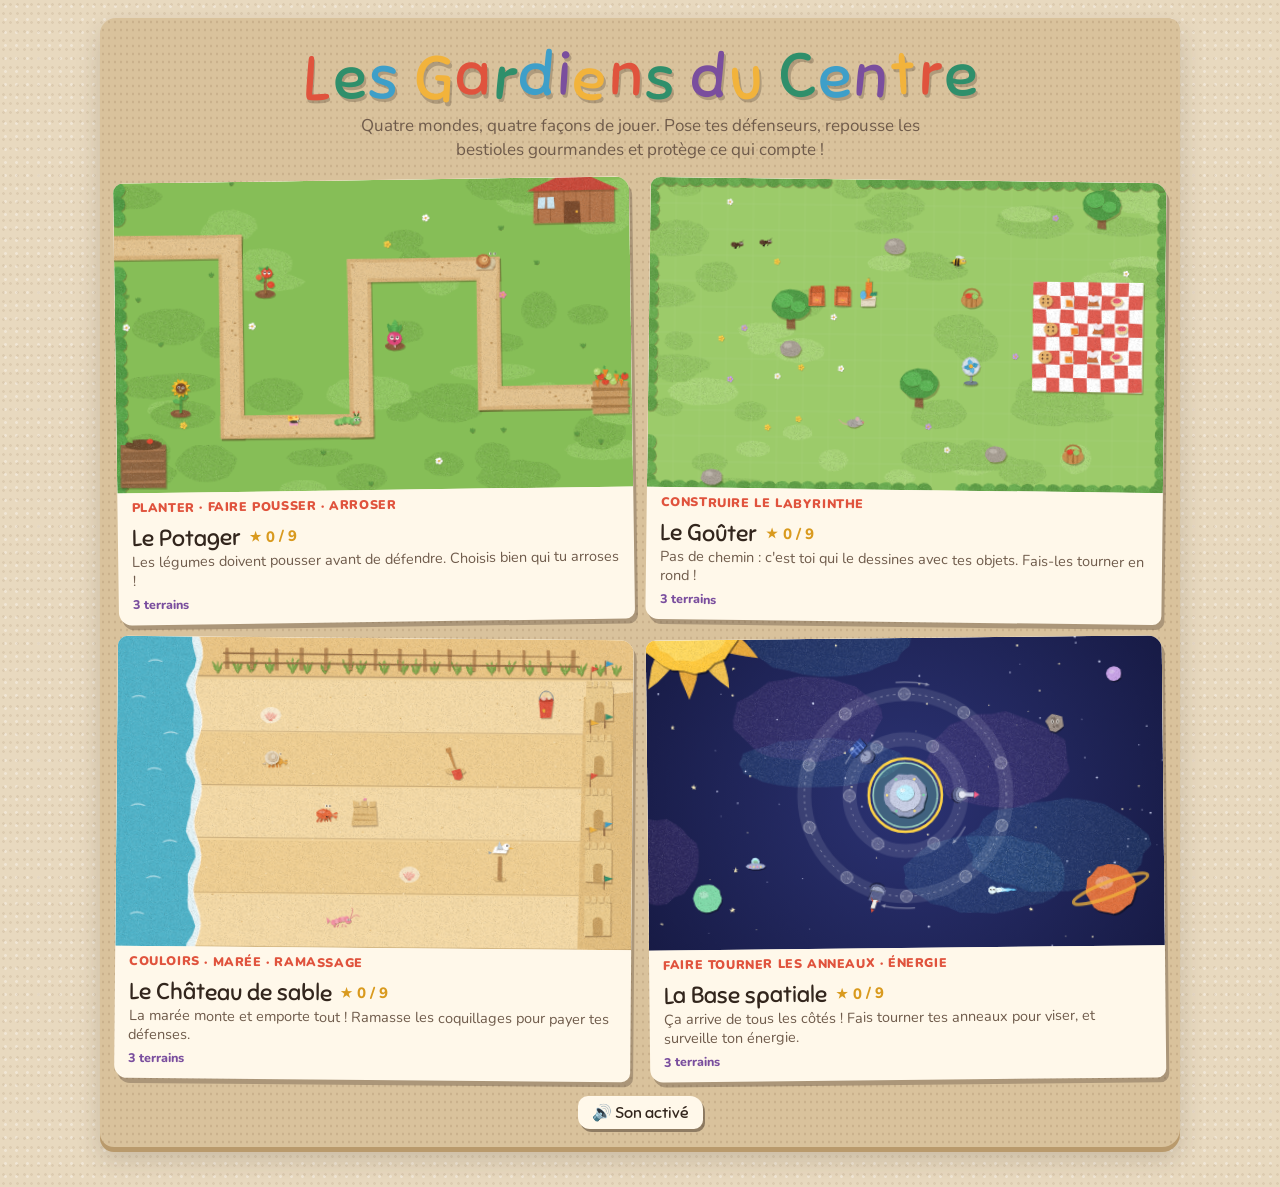
==== les-gardiens-du-centre.html @ 854e035c "Les Gardiens du Centre : premier dépôt du tower defense Quatre mondes (potager, goûter, château de s" ====
<!doctype html>
<html lang="fr">
<head>
<meta charset="utf-8">
<meta name="viewport" content="width=device-width, initial-scale=1">
<title>Les Gardiens du Centre</title>
<!-- Les deux polices du jeu (à garder si le site ne les charge pas déjà) -->
<link rel="preconnect" href="https://fonts.googleapis.com">
<link rel="preconnect" href="https://fonts.gstatic.com" crossorigin>
<link href="https://fonts.googleapis.com/css2?family=Nunito:wght@400;700;800;900&family=Sniglet:wght@400;800&display=swap" rel="stylesheet">
<style>
/* ═════════════════════════════════════════════════════════════
   CADRE DE PAGE — à retirer quand le jeu est posé dans le site.
   Tout le reste est préfixé #gdc / .gdc- et ne touche à rien d'autre.
   ═════════════════════════════════════════════════════════════ */
body{
  margin:0; min-height:100vh; padding:18px 12px 40px;
  background:#E8D9BF;
  background-image:
    radial-gradient(rgba(120,80,40,.10) 1px, transparent 1.4px),
    radial-gradient(rgba(255,255,255,.35) 1px, transparent 1.6px);
  background-size:7px 9px, 11px 13px;
}

/* ═════════════════════════════════════════════════════════════
   LE JEU
   ═════════════════════════════════════════════════════════════ */
#gdc{
  --encre:#33261D;
  --encre-douce:#6F5B4B;
  --creme:#FFF8EA;
  --creme-2:#F6EAD3;
  --kraft:#D9C29C;
  --kraft-fonce:#B99A6C;
  --tomate:#E0533D;
  --moutarde:#F2B33B;
  --sapin:#2F8F6B;
  --ciel:#3E9FC9;
  --prune:#7A4E9E;
  --ombre:rgba(51,38,29,.28);
  --titre:"Sniglet","Trebuchet MS",system-ui,sans-serif;
  --corps:"Nunito",system-ui,-apple-system,"Segoe UI",sans-serif;

  position:relative;
  max-width:1080px; margin:0 auto;
  font-family:var(--corps); color:var(--encre);
  user-select:none; -webkit-user-select:none;
  -webkit-tap-highlight-color:transparent;
}
#gdc *, #gdc *::before, #gdc *::after{ box-sizing:border-box; }
#gdc button{ font:inherit; color:inherit; }

/* ── le cadre de jeu : une planche de carton ── */
#gdc .gdc-cadre{
  position:relative;
  background:var(--kraft);
  background-image:radial-gradient(rgba(90,60,30,.12) 1px, transparent 1.3px);
  background-size:6px 8px;
  border-radius:16px 12px 18px 14px;
  padding:10px;
  box-shadow:0 5px 0 var(--kraft-fonce), 0 12px 24px rgba(51,38,29,.18);
}

/* ── la barre du haut ── */
#gdc .gdc-haut{
  display:flex; flex-wrap:wrap; align-items:center; gap:7px;
  margin-bottom:9px; min-height:40px;
}
#gdc .gdc-nom-monde{
  font:400 21px/1 var(--titre); padding:2px 8px 0 4px; margin-right:auto;
  text-shadow:1px 2px 0 rgba(255,255,255,.5);
}
#gdc .gdc-pastille{
  display:inline-flex; align-items:center; gap:6px;
  background:var(--creme); padding:4px 11px 4px 6px;
  border-radius:11px 9px 12px 8px;
  box-shadow:2px 3px 0 var(--ombre);
  font-weight:900; font-size:17px; font-variant-numeric:tabular-nums;
  white-space:nowrap;
}
#gdc .gdc-pastille:nth-child(odd){ transform:rotate(-1deg); }
#gdc .gdc-pastille:nth-child(even){ transform:rotate(.8deg); }
#gdc .gdc-pastille canvas{ width:26px; height:26px; display:block; }
#gdc .gdc-pastille small{ font-weight:700; font-size:12px; color:var(--encre-douce); }
#gdc .gdc-pastille.vide{ animation:gdc-tremble .4s; }

#gdc .gdc-bouton{
  border:0; cursor:pointer;
  background:var(--moutarde);
  font:400 16px/1 var(--titre);
  padding:9px 14px 8px;
  border-radius:10px 13px 9px 12px;
  box-shadow:2px 3px 0 rgba(51,38,29,.45);
  transition:transform .08s, box-shadow .08s, filter .15s;
  white-space:nowrap;
}
#gdc .gdc-bouton:hover{ filter:brightness(1.06); transform:translateY(-1px); }
#gdc .gdc-bouton:active{ transform:translate(2px,3px); box-shadow:0 0 0 rgba(0,0,0,0); }
#gdc .gdc-bouton:disabled{ opacity:.45; cursor:default; transform:none; }
#gdc .gdc-bouton.creme{ background:var(--creme); }
#gdc .gdc-bouton.tomate{ background:var(--tomate); color:#fff; }
#gdc .gdc-bouton.sapin{ background:var(--sapin); color:#fff; }
#gdc .gdc-bouton.rond{ width:40px; height:40px; padding:0; display:inline-grid; place-items:center; font-size:19px; }
#gdc .gdc-bouton.actif{ background:var(--tomate); color:#fff; }
#gdc .gdc-bouton.vague{ background:var(--sapin); color:#fff; font-size:17px; padding:10px 16px 9px; }
#gdc .gdc-bouton.vague small{ font:800 12px var(--corps); opacity:.85; margin-left:5px; }

/* ── la scène ── */
#gdc .gdc-scene{
  position:relative; overflow:hidden;
  border-radius:10px 12px 9px 13px;
  box-shadow:3px 4px 0 var(--ombre);
  background:#7DB359;
}
#gdc .gdc-toile{
  display:block; width:100%; aspect-ratio:5/3; height:auto;
  touch-action:none; cursor:pointer;
}

/* ── la boutique ── */
#gdc .gdc-bas{
  display:flex; gap:8px; margin-top:10px;
  overflow-x:auto; padding:4px 2px 6px;
  scrollbar-width:thin;
}
#gdc .gdc-carte-tour{
  flex:0 0 auto; width:100px; border:0; cursor:pointer;
  background:var(--creme); padding:5px 4px 7px;
  border-radius:9px 12px 10px 8px;
  box-shadow:2px 3px 0 var(--ombre);
  display:flex; flex-direction:column; align-items:center; gap:1px;
  transition:transform .12s, box-shadow .12s, opacity .2s;
  position:relative;
}
#gdc .gdc-carte-tour:nth-child(3n+1){ transform:rotate(-1.2deg); }
#gdc .gdc-carte-tour:nth-child(3n+2){ transform:rotate(.9deg); }
#gdc .gdc-carte-tour canvas{ width:58px; height:58px; display:block; }
#gdc .gdc-carte-tour b{ font:400 14px/1.05 var(--titre); text-align:center; }
#gdc .gdc-carte-tour span{ font-weight:900; font-size:14px; display:flex; align-items:center; gap:3px; }
#gdc .gdc-carte-tour span canvas{ width:16px; height:16px; }
#gdc .gdc-carte-tour kbd{
  position:absolute; top:4px; left:6px; font:800 11px var(--corps); color:var(--encre-douce);
}
#gdc .gdc-carte-tour.choisie{
  transform:translateY(-5px) rotate(-1deg);
  box-shadow:0 0 0 3px var(--tomate), 3px 6px 0 var(--ombre);
}
#gdc .gdc-carte-tour.cher{ opacity:.48; }
#gdc .gdc-aide-boutique{
  flex:1 1 180px; align-self:center; font-size:14px; line-height:1.3;
  color:var(--encre-douce); padding:0 6px; min-width:160px;
}
#gdc .gdc-aide-boutique b{ color:var(--encre); }

/* ── la fiche d'une tour posée ── */
#gdc .gdc-fiche{
  position:absolute; z-index:4; width:236px;
  background:var(--creme); padding:10px 11px 11px;
  border-radius:10px 13px 9px 12px;
  box-shadow:3px 4px 0 var(--ombre);
  font-size:13.5px; line-height:1.3;
  transform:translate(-50%, 0);
}
#gdc .gdc-fiche h4{ margin:0 0 3px; font:400 18px/1.1 var(--titre); }
#gdc .gdc-fiche p{ margin:0 0 6px; color:var(--encre-douce); }
#gdc .gdc-fiche .gdc-ligne{ display:flex; gap:6px; margin-top:6px; }
#gdc .gdc-fiche .gdc-bouton{ font-size:14px; padding:8px 9px 7px; flex:1; }
#gdc .gdc-fiche .gdc-x{
  position:absolute; top:4px; right:6px; border:0; background:none; cursor:pointer;
  font:400 18px var(--titre); color:var(--encre-douce);
}
#gdc .gdc-etoiles-niv{ color:var(--tomate); letter-spacing:2px; }

/* ── bannière d'annonce ── */
#gdc .gdc-banniere{
  position:absolute; z-index:3; left:50%; top:14%;
  transform:translate(-50%,-30px) rotate(-2deg); opacity:0;
  background:var(--creme); padding:10px 22px 8px;
  font:400 clamp(18px, 3.4vw, 32px)/1.1 var(--titre); text-align:center;
  border-radius:6px 10px 7px 9px;
  box-shadow:3px 5px 0 var(--ombre);
  pointer-events:none; white-space:nowrap;
  transition:transform .35s cubic-bezier(.3,1.6,.5,1), opacity .25s;
}
#gdc .gdc-banniere.vue{ transform:translate(-50%,0) rotate(-2deg); opacity:1; }
#gdc .gdc-banniere.alerte{ background:var(--tomate); color:#fff; }

/* ── voiles : menu, intro, pause, fin ── */
#gdc .gdc-voile{
  position:absolute; inset:0; z-index:6;
  display:flex; align-items:center; justify-content:center;
  padding:14px; overflow:auto;
  background:rgba(51,38,29,.42);
  border-radius:inherit;
}
#gdc .gdc-voile[hidden]{ display:none; }
#gdc .gdc-feuille{
  background:var(--creme); width:100%; max-width:600px;
  padding:22px 24px 20px; margin:auto;
  border-radius:4px 7px 5px 8px;
  box-shadow:4px 6px 0 rgba(51,38,29,.35);
  position:relative;
  animation:gdc-pose .35s cubic-bezier(.3,1.5,.5,1);
}
#gdc .gdc-feuille::before{          /* le bout de scotch */
  content:""; position:absolute; top:-11px; left:50%; width:96px; height:24px;
  transform:translateX(-50%) rotate(-3deg);
  background:rgba(255,240,190,.75);
  box-shadow:0 1px 2px rgba(0,0,0,.1);
}
#gdc .gdc-feuille h2{ margin:0 0 4px; font:400 clamp(24px,4vw,34px)/1.05 var(--titre); }
#gdc .gdc-feuille h3{ margin:14px 0 6px; font:400 19px var(--titre); }
#gdc .gdc-feuille p{ margin:0 0 8px; font-size:16px; line-height:1.45; }
#gdc .gdc-feuille ul{ margin:0 0 8px; padding-left:0; list-style:none; }
#gdc .gdc-feuille li{
  font-size:15.5px; line-height:1.4; padding:4px 0 4px 26px; position:relative;
}
#gdc .gdc-feuille li::before{
  content:""; position:absolute; left:4px; top:9px; width:13px; height:13px;
  background:var(--moutarde); border-radius:3px 5px 2px 4px; transform:rotate(12deg);
  box-shadow:1px 2px 0 var(--ombre);
}
#gdc .gdc-regles{
  margin:10px 0 0; background:var(--creme-2);
  border-radius:9px 12px 8px 11px; box-shadow:2px 3px 0 var(--ombre);
}
#gdc .gdc-regles summary{
  cursor:pointer; list-style:none; padding:9px 12px 8px 36px; position:relative;
  font:400 18px var(--titre);
}
#gdc .gdc-regles summary::-webkit-details-marker{ display:none; }
#gdc .gdc-regles summary::before{
  content:"▸"; position:absolute; left:13px; top:8px; font-size:16px; color:var(--tomate);
  transition:transform .15s;
}
#gdc .gdc-regles[open] summary::before{ transform:rotate(90deg); }
#gdc .gdc-regles ul{
  margin:0; padding:0 12px 8px 8px;
  max-height:210px; overflow-y:auto;
  scrollbar-width:thin; scrollbar-color:var(--kraft-fonce) transparent;
}
#gdc .gdc-regles ul::-webkit-scrollbar{ width:7px; }
#gdc .gdc-regles ul::-webkit-scrollbar-thumb{ background:var(--kraft-fonce); border-radius:4px; }
#gdc .gdc-feuille .gdc-accroche{ color:var(--encre-douce); font-size:17px; }
#gdc .gdc-actions{ display:flex; flex-wrap:wrap; gap:10px; margin-top:16px; justify-content:center; }
#gdc .gdc-actions .gdc-bouton{ font-size:18px; padding:12px 18px 11px; }
#gdc .gdc-modes{ display:flex; gap:10px; flex-wrap:wrap; margin-top:4px; }
#gdc .gdc-mode{
  flex:1 1 180px; border:0; cursor:pointer; text-align:left;
  background:var(--creme-2); padding:10px 12px;
  border-radius:9px 12px 8px 11px;
  box-shadow:2px 3px 0 var(--ombre);
}
#gdc .gdc-mode b{ display:block; font:400 18px var(--titre); }
#gdc .gdc-mode span{ font-size:14px; color:var(--encre-douce); }
#gdc .gdc-mode.choisi{ background:var(--moutarde); }
#gdc .gdc-mode.choisi span{ color:var(--encre); }
#gdc .gdc-grandes-etoiles{ display:flex; justify-content:center; gap:6px; margin:6px 0 10px; }
#gdc .gdc-grandes-etoiles canvas{ width:64px; height:64px; }

/* ── le menu des mondes ── */
#gdc .gdc-menu{
  position:relative; padding:14px 6px 8px;
}
#gdc .gdc-titre{
  text-align:center; margin:4px 0 2px;
  font:400 clamp(32px, 6.5vw, 62px)/1 var(--titre);
  letter-spacing:.5px;
}
#gdc .gdc-titre span{
  display:inline-block; padding:0 1px;
  text-shadow:2px 3px 0 rgba(51,38,29,.25);
}
#gdc .gdc-sous-titre{
  text-align:center; margin:6px auto 18px; max-width:560px;
  font-size:17px; line-height:1.4; color:var(--encre-douce);
}
#gdc .gdc-mondes{
  display:grid; grid-template-columns:repeat(2, minmax(0,1fr)); gap:16px;
}
#gdc .gdc-monde{
  border:0; cursor:pointer; text-align:left; padding:0 0 12px;
  background:var(--creme);
  border-radius:10px 14px 9px 13px;
  box-shadow:3px 5px 0 var(--ombre);
  overflow:hidden;
  transition:transform .15s;
  display:flex; flex-direction:column;
}
#gdc .gdc-monde:nth-child(1){ transform:rotate(-.8deg); }
#gdc .gdc-monde:nth-child(2){ transform:rotate(.7deg); }
#gdc .gdc-monde:nth-child(3){ transform:rotate(.5deg); }
#gdc .gdc-monde:nth-child(4){ transform:rotate(-.6deg); }
#gdc .gdc-monde:hover{ transform:translateY(-4px) rotate(0); }
#gdc .gdc-monde canvas{ width:100%; aspect-ratio:5/3; display:block; }
#gdc .gdc-monde b{ font:400 23px/1.1 var(--titre); padding:10px 14px 2px; display:flex; justify-content:space-between; align-items:center; gap:8px; }
#gdc .gdc-monde b canvas{ width:auto; height:22px; aspect-ratio:auto; }
#gdc .gdc-monde span{ font-size:14.5px; line-height:1.35; padding:0 14px; color:var(--encre-douce); }
#gdc .gdc-monde em{
  font-style:normal; font-weight:900; font-size:12.5px; text-transform:uppercase; letter-spacing:.6px;
  padding:6px 14px 0; color:var(--tomate);
}
#gdc .gdc-pied{
  display:flex; justify-content:center; gap:10px; margin-top:16px;
}

/* ── les pouvoirs ── */
#gdc .gdc-pouvoirs{ flex:0 0 auto; display:flex; gap:7px; padding-right:6px; margin-right:2px; border-right:2px dashed rgba(51,38,29,.2); }
#gdc .gdc-pouvoir{
  position:relative; overflow:hidden; flex:0 0 auto; width:82px; border:0; cursor:pointer;
  background:var(--prune); color:#fff; padding:6px 4px 7px;
  border-radius:12px 9px 13px 10px; box-shadow:2px 3px 0 var(--ombre);
  display:flex; flex-direction:column; align-items:center; gap:2px;
  transition:transform .12s;
}
#gdc .gdc-pouvoir canvas{ width:36px; height:36px; display:block; }
#gdc .gdc-pouvoir b{ font:400 13px/1.05 var(--titre); text-align:center; }
#gdc .gdc-pouvoir kbd{ position:absolute; top:3px; left:6px; font:800 11px var(--corps); opacity:.7; }
#gdc .gdc-pouvoir::after{
  content:""; position:absolute; inset:0; pointer-events:none;
  background:conic-gradient(rgba(25,15,10,.62) calc(var(--k, 0) * 360deg), transparent 0);
}
#gdc .gdc-pouvoir.pret{ animation:gdc-pret 1.4s ease-in-out infinite; }
/* dans la barre du haut : de petits boutons ronds, toujours visibles */
#gdc .gdc-haut .gdc-pouvoir{ width:44px; height:44px; padding:0; border-radius:50%; justify-content:center; }
#gdc .gdc-haut .gdc-pouvoir canvas{ width:28px; height:28px; }
#gdc .gdc-haut .gdc-pouvoir kbd{ top:auto; bottom:1px; left:50%; transform:translateX(-50%); font-size:9.5px; }
#gdc .gdc-haut .gdc-pouvoir.vise{ transform:translateY(-3px); }
/* « Ensuite » : la vague suivante, en petit */
#gdc .gdc-ensuite{
  display:inline-flex; align-items:center; gap:6px;
  background:var(--creme); padding:3px 10px 3px 8px;
  border-radius:11px 9px 12px 8px; box-shadow:2px 3px 0 var(--ombre);
}
#gdc .gdc-ensuite[hidden]{ display:none; }
#gdc .gdc-ensuite small{ font:800 10.5px var(--corps); text-transform:uppercase; letter-spacing:.5px; color:var(--encre-douce); writing-mode:vertical-rl; transform:rotate(180deg); }
#gdc .gdc-ens-bete{ display:inline-flex; flex-direction:column; align-items:center; position:relative; min-width:34px; }
#gdc .gdc-ens-bete canvas{ width:30px; height:30px; display:block; }
#gdc .gdc-ens-bete i{ position:absolute; right:-4px; top:14px; font:900 11.5px var(--corps); font-style:normal; color:var(--encre); text-shadow:0 0 3px #FFF8EA, 0 0 3px #FFF8EA; }
#gdc .gdc-ens-bete u{ text-decoration:none; font:800 8.5px/1 var(--corps); color:#fff; padding:2px 4px; border-radius:4px; text-transform:uppercase; }
#gdc .gdc-pouvoir.vise{ box-shadow:0 0 0 3px var(--moutarde), 2px 3px 0 var(--ombre); transform:translateY(-4px); }
@keyframes gdc-pret{ 50%{ transform:translateY(-3px) rotate(-1.5deg); filter:brightness(1.15); } }
#gdc .gdc-carte-tour i{
  display:none;
  position:absolute; top:-6px; right:-4px; font:800 10px var(--corps); font-style:normal; text-transform:uppercase;
  background:var(--tomate); color:#fff; padding:2px 5px; border-radius:6px; transform:rotate(6deg);
}
#gdc .gdc-carte-tour.neuf i{ display:block; }
#gdc .gdc-carte-tour.neuf{ animation:gdc-neuf 1.1s ease-in-out infinite; }
@keyframes gdc-neuf{ 50%{ transform:translateY(-6px) rotate(-2deg); box-shadow:0 0 0 3px var(--moutarde), 2px 3px 0 var(--ombre); } }
#gdc .gdc-carte-tour u{
  text-decoration:none; font:800 9.5px/1 var(--corps); color:#fff; text-transform:uppercase; letter-spacing:.3px;
  padding:3px 5px 2px; border-radius:5px; margin-top:2px; white-space:nowrap;
}
#gdc .gdc-carte-tour .gdc-cadenas{ display:none; font:800 12px var(--corps); font-style:normal; color:var(--encre); margin-top:2px; }
#gdc .gdc-carte-tour.verrou{ filter:grayscale(.9); opacity:.6; }
#gdc .gdc-carte-tour.verrou span{ display:none; }
#gdc .gdc-carte-tour.verrou .gdc-cadenas{ display:block; }
#gdc .gdc-aide-boutique em, #gdc .gdc-fiche .gdc-role em{ font-style:normal; font-weight:800; color:var(--sapin); }

/* ── spécialités et visée dans la fiche ── */
#gdc .gdc-voies{ display:flex; flex-direction:column; gap:6px; margin-top:7px; }
#gdc .gdc-voies small{ font-weight:800; color:var(--encre-douce); }
#gdc .gdc-voie{
  border:0; cursor:pointer; text-align:left; padding:7px 9px;
  border-radius:9px 11px 8px 10px; box-shadow:2px 3px 0 var(--ombre);
}
#gdc .gdc-voie.v0{ background:#D7EEFA; } #gdc .gdc-voie.v1{ background:#FBDCE6; }
#gdc .gdc-voie b{ display:block; font:400 15px var(--titre); }
#gdc .gdc-voie span{ font-size:12.5px; color:var(--encre-douce); }
#gdc .gdc-voie:disabled{ opacity:.5; cursor:default; }
#gdc .gdc-voie:not(:disabled):hover{ transform:translateY(-1px); }
#gdc .gdc-fusions{ display:flex; flex-direction:column; gap:5px; margin-top:8px; padding-top:7px; border-top:2px dashed rgba(51,38,29,.15); }
#gdc .gdc-fusions small{ font-weight:800; color:var(--prune); }
#gdc .gdc-fusion{
  border:0; cursor:pointer; text-align:left; padding:7px 9px; color:#fff;
  background:linear-gradient(135deg, #7A4E9E, #3E9FC9);
  border-radius:9px 11px 8px 10px; box-shadow:2px 3px 0 var(--ombre);
}
#gdc .gdc-fusion b{ display:block; font:400 14.5px/1.15 var(--titre); }
#gdc .gdc-fusion span{ display:block; font-size:12px; opacity:.9; margin:2px 0; }
#gdc .gdc-fusion em{ font-style:normal; font-weight:900; font-size:12.5px; color:#FFE27A; }
#gdc .gdc-fusion:disabled{ opacity:.5; cursor:default; }
#gdc .gdc-fusion:not(:disabled):hover{ transform:translateY(-1px); }
#gdc .gdc-fusion-idee{ margin:0 !important; font-size:12.5px; color:var(--encre-douce); }
#gdc .gdc-viseur{ width:100%; font-size:13.5px; padding:7px 8px 6px; margin-top:2px; }
#gdc .gdc-fiche .gdc-exploit{ font-size:12.5px; color:var(--sapin); margin-bottom:4px; }

/* ── bilan de fin et records ── */
#gdc .gdc-bilan{ display:flex; flex-wrap:wrap; gap:10px; justify-content:center; margin:8px 0 2px; }
#gdc .gdc-bilan div{
  flex:1 1 140px; background:var(--creme-2); padding:8px 10px; text-align:center;
  border-radius:9px 12px 8px 11px; box-shadow:2px 3px 0 var(--ombre);
}
#gdc .gdc-bilan small{ display:block; font-weight:800; font-size:12px; text-transform:uppercase; letter-spacing:.5px; color:var(--encre-douce); }
#gdc .gdc-bilan b{ display:block; font:400 24px/1.1 var(--titre); }
#gdc .gdc-bilan span{ font-size:13px; color:var(--encre-douce); }
#gdc .gdc-bilan em{ font-style:normal; font-weight:900; font-size:13px; color:var(--tomate); }
#gdc .gdc-feuille:has(.gdc-cartes){ max-width:900px; }
#gdc .gdc-cartes{ display:grid; grid-template-columns:repeat(3, minmax(0, 1fr)); gap:14px; margin-top:10px; }
#gdc .gdc-carte-terrain{
  border:0; cursor:pointer; text-align:left; padding:0 0 10px; overflow:hidden;
  background:var(--creme-2); border-radius:9px 12px 8px 11px; box-shadow:3px 4px 0 var(--ombre);
  display:flex; flex-direction:column; transition:transform .15s;
}
#gdc .gdc-carte-terrain:nth-child(2){ transform:rotate(.6deg); }
#gdc .gdc-carte-terrain:hover{ transform:translateY(-4px); }
#gdc .gdc-carte-terrain canvas{ width:100%; height:auto; display:block; }
#gdc .gdc-carte-terrain em{ font-style:normal; font-weight:900; font-size:12px; text-transform:uppercase; letter-spacing:.6px; color:var(--tomate); padding:8px 11px 0; }
#gdc .gdc-carte-terrain b{ font:400 19px/1.1 var(--titre); padding:1px 11px 2px; }
#gdc .gdc-carte-terrain span{ font-size:13.5px; line-height:1.35; color:var(--encre-douce); padding:0 11px; flex:1; }
#gdc .gdc-carte-terrain small{ font-weight:800; font-size:12.5px; color:var(--sapin); padding:6px 11px 0; }
#gdc .gdc-carte-desc{ font-weight:700; color:var(--sapin); }
#gdc .gdc-total-etoiles{ font-style:normal; font:800 15px var(--corps); color:#D99A1E; white-space:nowrap; }
#gdc .gdc-nb-terrains{ padding:4px 14px 0; font-weight:800; font-size:12.5px; color:var(--prune); }
@media (max-width:640px){ #gdc .gdc-cartes{ grid-template-columns:1fr; } }
#gdc .gdc-monde .gdc-record{ padding:4px 14px 0; font-weight:800; font-size:13px; color:var(--sapin); }

@keyframes gdc-pose{ from{ transform:translateY(-14px) rotate(-2deg); opacity:0; } }
@keyframes gdc-tremble{
  20%{ transform:translateX(-4px); } 40%{ transform:translateX(4px); }
  60%{ transform:translateX(-3px); } 80%{ transform:translateX(2px); }
}

@media (max-width:640px){
  #gdc .gdc-cadre{ padding:7px; border-radius:12px; }
  #gdc .gdc-mondes{ grid-template-columns:1fr; }
  #gdc .gdc-nom-monde{ display:none; }
  #gdc .gdc-pastille{ font-size:15px; padding:3px 8px 3px 4px; }
  #gdc .gdc-pastille canvas{ width:22px; height:22px; }
  #gdc .gdc-bouton.rond{ width:36px; height:36px; }
  #gdc .gdc-carte-tour{ width:84px; }
  #gdc .gdc-carte-tour canvas{ width:46px; height:46px; }
  #gdc .gdc-aide-boutique{ display:none; }
  #gdc .gdc-pouvoir{ width:70px; }
  #gdc .gdc-pouvoir canvas{ width:28px; height:28px; }
  #gdc .gdc-pastille[title="Score"]{ display:none; }
  #gdc .gdc-feuille{ padding:18px 16px 16px; }
}
@media (prefers-reduced-motion:reduce){
  #gdc *{ animation:none !important; transition:none !important; }
}

</style>
</head>
<body>
<!-- ═══ LE JEU : ce bloc, le <style> et le <script> suffisent à le poser dans une page ═══ -->
<div id="gdc"></div>
<script>
(() => {
"use strict";
/* ═════════════════════════════════════════════════════════════
   LES GARDIENS DU CENTRE — le moteur commun aux quatre mondes
   Chaque monde (potager, goûter, plage, espace) s'inscrit avec
   ajouteMonde() et n'écrit que ce qui le rend différent : son sol,
   ses défenseurs, ses bestioles, ses vagues, ses pouvoirs et sa
   règle propre. Tout le reste vit ici : spécialisations, visée,
   combos, cadeaux, défis de vague, élites, mode infini, scores.
   ═════════════════════════════════════════════════════════════ */
const W = 960, H = 576, CASE = 48;
const MONDES = [];
const ajouteMonde = (m) => { m.tours.aimant = Object.assign({}, TOUR_AIMANT); MONDES.push(m); };
/* un objet commun aux quatre mondes : il attire et ouvre les cadeaux de loin */
const TOUR_AIMANT = {
  nom:"Aimant à cadeaux", prix:90, debloque:3, contre:["bonus"], aimant:true, rayon:230, pv:80,
  desc:"Attire tout seul les cadeaux qui tombent sur une large zone autour de lui, et les ouvre pour toi.",
  branches:[
    { nom:"Super aimant", desc:"Attire les cadeaux de beaucoup plus loin.", mods:{ rayon:1.6 } },
    { nom:"Aimant chanceux", desc:"Fait tomber plus de cadeaux, et chacun rapporte un petit bonus en plus.", effets:{ chance:1 } }
  ],
  dessine(t, tm){
    ov(0, 12, 15, 5, "rgba(0,0,0,.15)", 0, 0);
    c.save(); c.translate(0, -14 + Math.sin(tm * 3 + (t.g || 0)) * 2);
    c.beginPath(); c.arc(0, 0, 12, Math.PI, TAU); c.lineWidth = 9; c.strokeStyle = "#E0533D"; c.stroke();
    bx(-16.5, -1, 9, 10, "#E0533D", 1, .5); bx(7.5, -1, 9, 10, "#E0533D", 2, .5);
    bx(-16.5, 6, 9, 5, "#DCE6EE", 3, 0); bx(7.5, 6, 9, 5, "#DCE6EE", 4, 0);
    c.restore();
    if (!t.icone) for (let i = 0; i < 3; i++){ const a = tm * 2 + i * 2.1; etoile5(Math.cos(a) * 20, -18 + Math.sin(a) * 9, 3, 1.3, "#F2B33B", i, 0); }
    else paquet(14, -30, 6, 1, "#3E9FC9");
  }
};

/* ── petits outils ── */
const hache = (n) => { const x = Math.sin(n * 127.1 + 311.7) * 43758.5453; return x - Math.floor(x); };
const alea = (a, b) => a + Math.random() * (b - a);
const choix = (t) => t[Math.floor(Math.random() * t.length)];
const borne = (v, a, b) => v < a ? a : v > b ? b : v;
const dist = (ax, ay, bx, by) => Math.hypot(bx - ax, by - ay);
const TAU = Math.PI * 2;
const ecartAngle = (a, b) => { let d = (b - a) % TAU; if (d > Math.PI) d -= TAU; if (d < -Math.PI) d += TAU; return d; };
const memoire = {
  lis(k, d){ try { const v = localStorage.getItem("gdc:" + k); return v === null ? d : JSON.parse(v); } catch(e){ return d; } },
  ecris(k, v){ if (window.__gdcEnTest && /^(etoiles|record|infini):/.test(k)) return; try { localStorage.setItem("gdc:" + k, JSON.stringify(v)); } catch(e){} }
};
const nombre = (n) => Math.round(n).toLocaleString("fr-FR");

/* ═════════════════════════════════════════════════════════════
   LE PAPIER DÉCOUPÉ
   Toute forme est un polygone aux bords un peu irréguliers (coup de
   ciseaux), posé sur sa propre ombre décalée, avec un grain de fibre.
   Le hasard des bords est tiré d'une graine : il ne frémit pas d'une
   image à l'autre.
   ═════════════════════════════════════════════════════════════ */
let c = null;                                   // le contexte où l'on dessine
let OMBRE = "rgba(70,40,15,.30)";
let GRAIN = null;
function avec(ctx, f){ const a = c; c = ctx; try { f(); } finally { c = a; } }
function fabriqueGrain(){
  const g = document.createElement("canvas"); g.width = g.height = 128;
  const x = g.getContext("2d"), d = x.createImageData(128, 128);
  for (let i = 0; i < 128 * 128; i++){
    const v = Math.random() < .5 ? 0 : 255;
    d.data[i*4] = d.data[i*4+1] = d.data[i*4+2] = v;
    d.data[i*4+3] = Math.random() < .5 ? Math.random() * 46 : 0;
  }
  x.putImageData(d, 0, 0);
  x.globalAlpha = .10; x.strokeStyle = "#fff"; x.lineWidth = .7;
  for (let i = 0; i < 26; i++){
    const a = Math.random() * TAU, px = Math.random() * 128, py = Math.random() * 128, l = alea(4, 12);
    x.beginPath(); x.moveTo(px, py); x.quadraticCurveTo(px + Math.cos(a+1)*l*.5, py + Math.sin(a+1)*l*.5, px + Math.cos(a)*l, py + Math.sin(a)*l); x.stroke();
  }
  return g;
}
const grain = () => c.__grain || (c.__grain = c.createPattern(GRAIN, "repeat"));

function trace(p){
  c.beginPath(); c.moveTo(p[0], p[1]);
  for (let i = 2; i < p.length; i += 2) c.lineTo(p[i], p[i+1]);
  c.closePath();
}
function papier(p, coul, prof = 1){
  if (prof){
    const dx = 1.5 * prof, dy = 2.3 * prof;
    c.translate(dx, dy); trace(p); c.fillStyle = OMBRE; c.fill(); c.translate(-dx, -dy);
  }
  trace(p); c.fillStyle = coul; c.fill();
  const a = c.globalAlpha; c.globalAlpha = a * .9; c.fillStyle = grain(); c.fill(); c.globalAlpha = a;
}
function ovale(x, y, rx, ry, g = 0, n = 0, rugo = .045){
  n = n || borne(Math.round((rx + ry) * .42), 9, 30);
  const p = new Array(n * 2);
  for (let i = 0; i < n; i++){
    const a = i / n * TAU, j = 1 + (hache(g * 13.7 + i * 1.31) - .5) * rugo * 2;
    p[i*2] = x + Math.cos(a) * rx * j; p[i*2+1] = y + Math.sin(a) * ry * j;
  }
  return p;
}
function boite(x, y, w, h, g = 0, r = 1.3){
  const j = (k) => (hache(g * 7.3 + k * 2.1) - .5) * 2 * r;
  return [x + j(0), y + j(1), x + w + j(2), y + j(3), x + w + j(4), y + h + j(5), x + j(6), y + h + j(7)];
}
function forme(pts, g = 0, r = 1.1){ return pts.map((v, i) => v + (hache(g * 5.1 + i * 3.7) - .5) * 2 * r); }
const ov = (x, y, rx, ry, coul, g = 0, prof = 1) => papier(ovale(x, y, rx, ry, g), coul, prof);
const bx = (x, y, w, h, coul, g = 0, prof = 1) => papier(boite(x, y, w, h, g), coul, prof);
const fo = (pts, coul, g = 0, prof = 1) => papier(forme(pts, g), coul, prof);
function bande(x1, y1, x2, y2, ep, coul, g = 0, prof = 1){
  const a = Math.atan2(y2 - y1, x2 - x1) + Math.PI / 2, dx = Math.cos(a) * ep / 2, dy = Math.sin(a) * ep / 2;
  fo([x1+dx, y1+dy, x2+dx, y2+dy, x2-dx, y2-dy, x1-dx, y1-dy], coul, g, prof);
}
function feuille(x, y, lg, larg, ang, coul, g = 0, prof = 1){
  const p = [], n = 8, ca = Math.cos(ang), sa = Math.sin(ang);
  for (let i = 0; i <= n; i++){ const t = i / n, l = t * lg, w = Math.sin(t * Math.PI) * larg / 2; p.push(x + ca*l - sa*w, y + sa*l + ca*w); }
  for (let i = n - 1; i > 0; i--){ const t = i / n, l = t * lg, w = -Math.sin(t * Math.PI) * larg / 2; p.push(x + ca*l - sa*w, y + sa*l + ca*w); }
  fo(p, coul, g, prof);
}
function etoile5(x, y, r1, r2, coul, g = 0, prof = 1, rot = -Math.PI / 2){
  const p = [];
  for (let i = 0; i < 10; i++){ const r = i % 2 ? r2 : r1, a = rot + i * Math.PI / 5; p.push(x + Math.cos(a) * r, y + Math.sin(a) * r); }
  fo(p, coul, g, prof);
}
function yeux(x, y, ec, r, rx = 0, ry = 0, g = 0, cligne = false){
  for (const s of [-1, 1]){
    if (cligne){ bande(x + s*ec - r*.8, y, x + s*ec + r*.8, y, r * .35, "#2B211B", g, 0); continue; }
    ov(x + s*ec, y, r, r * 1.12, "#FFFDF6", g + s, .35);
    ov(x + s*ec + rx*r*.38, y + ry*r*.38, r * .56, r * .6, "#2B211B", g + s + 3, 0);
    ov(x + s*ec + rx*r*.38 - r*.18, y + ry*r*.38 - r*.24, r * .18, r * .18, "#FFFFFF", 0, 0);
  }
}
function sourire(x, y, l, coul = "#2B211B", ep = 1.8){
  c.beginPath(); c.arc(x, y - l * .4, l, .25 * Math.PI, .75 * Math.PI);
  c.strokeStyle = coul; c.lineWidth = ep; c.lineCap = "round"; c.stroke();
}
function joues(x, y, ec, r){ ov(x - ec, y, r, r * .7, "rgba(240,110,110,.55)", 0, 0); ov(x + ec, y, r, r * .7, "rgba(240,110,110,.55)", 0, 0); }
function texteP(t, x, y, taille, coul = "#33261D", align = "center", contour = null){
  c.font = `400 ${taille}px Sniglet, "Trebuchet MS", sans-serif`;
  c.textAlign = align; c.textBaseline = "middle";
  if (contour){ c.lineWidth = taille / 4; c.strokeStyle = contour; c.lineJoin = "round"; c.strokeText(t, x, y); }
  else { c.fillStyle = "rgba(51,38,29,.25)"; c.fillText(t, x + 1.2, y + 1.8); }
  c.fillStyle = coul; c.fillText(t, x, y);
}
function icone(dessin, px = 26, unite = 40){
  const k = document.createElement("canvas"), r = 2;
  k.width = k.height = px * r;
  const x = k.getContext("2d"); x.scale(px * r / unite, px * r / unite);
  avec(x, () => dessin(unite));
  return k;
}
/* le paquet cadeau (aussi l'icône du trophée de score) */
function paquet(x, y, s, g = 0, coul = "#E0533D"){
  bx(x - s, y - s * .7, s * 2, s * 1.6, coul, g, 1);
  bx(x - s * 1.12, y - s * .95, s * 2.24, s * .5, coul, g + 1, .6);
  bande(x, y - s * .95, x, y + s * .9, s * .38, "#F2B33B", g, 0);
  bande(x - s, y - s * .2, x + s, y - s * .2, s * .3, "#F2B33B", g + 2, 0);
  feuille(x, y - s * .95, s * .9, s * .55, -2.5, "#F2B33B", g + 3, .3);
  feuille(x, y - s * .95, s * .9, s * .55, -.64, "#F2B33B", g + 4, .3);
}
function trophee(u){
  fo([u*.22, u*.12, u*.78, u*.12, u*.72, u*.46, u*.5, u*.6, u*.28, u*.46], "#F2B33B", 1, 1);
  bande(u*.5, u*.58, u*.5, u*.78, u*.1, "#D99A1E", 0, 0);
  bx(u*.3, u*.76, u*.4, u*.12, "#8E6440", 2, .6);
  ov(u*.42, u*.26, u*.06, u*.1, "rgba(255,255,255,.5)", 0, 0);
}

/* ═════════════════════════════════════════════════════════════
   LE SON — quelques bips synthétisés, rien à charger
   ═════════════════════════════════════════════════════════════ */
let audio = null, muet = memoire.lis("muet", false), dernierTir = 0;
function son(nom){
  if (muet) return;
  try {
    audio = audio || new (window.AudioContext || window.webkitAudioContext)();
    if (audio.state === "suspended") audio.resume();
    const t = audio.currentTime;
    const note = (f1, f2, dur, type = "sine", vol = .12, debut = 0) => {
      const o = audio.createOscillator(), g = audio.createGain();
      o.type = type; o.frequency.setValueAtTime(f1, t + debut);
      if (f2) o.frequency.exponentialRampToValueAtTime(f2, t + debut + dur);
      g.gain.setValueAtTime(vol, t + debut); g.gain.exponentialRampToValueAtTime(.0008, t + debut + dur);
      o.connect(g); g.connect(audio.destination); o.start(t + debut); o.stop(t + debut + dur + .02);
    };
    switch (nom){
      case "tir": if (t - dernierTir < .07) return; dernierTir = t; note(720, 380, .07, "triangle", .035); break;
      case "pop": note(520, 980, .09, "sine", .08); break;
      case "pose": note(260, 520, .12, "square", .05); note(520, 0, .08, "triangle", .05, .09); break;
      case "piece": note(988, 0, .07, "square", .04); note(1318, 0, .12, "square", .04, .07); break;
      case "perte": note(240, 90, .35, "sawtooth", .07); break;
      case "vague": note(392, 0, .12, "triangle", .1); note(523, 0, .12, "triangle", .1, .13); note(659, 0, .2, "triangle", .1, .26); break;
      case "non": note(180, 140, .14, "square", .05); break;
      case "eau": note(900, 300, .18, "sine", .07); break;
      case "victoire": [523, 659, 784, 1046].forEach((f, i) => note(f, 0, .22, "triangle", .1, i * .13)); break;
      case "defaite": [392, 330, 262].forEach((f, i) => note(f, 0, .3, "triangle", .09, i * .2)); break;
      case "alerte": note(660, 0, .15, "square", .05); note(660, 0, .15, "square", .05, .25); break;
      case "pouvoir": note(300, 1200, .35, "sawtooth", .05); note(600, 1600, .3, "triangle", .06, .08); break;
      case "cadeau": [784, 988, 1175, 1568].forEach((f, i) => note(f, 0, .1, "square", .035, i * .06)); break;
      case "combo": note(880, 1320, .12, "triangle", .07); break;
      case "crit": note(1400, 700, .08, "square", .03); break;
    }
  } catch(e){}
}

/* ═════════════════════════════════════════════════════════════
   LES RÈGLES COMMUNES
   ═════════════════════════════════════════════════════════════ */
let J = null;          // l'état de la partie en cours
let M = null;          // le monde en cours
const MULT = {
  deg:[1, 1.7, 2.6], portee:[1, 1.12, 1.25], cadence:[1, .85, .7],
  prod:[1, 1.7, 2.5], lent:[1, 1.15, 1.3], pv:[1, 1.7, 2.6], splash:[1, 1.15, 1.3]
};
/* une tour de niveau 3 a choisi une « voie » : ses modificateurs et ses effets s'ajoutent */
const branche = (t) => t && t.branche !== undefined && t.d.branches ? t.d.branches[t.branche] : null;
const effet = (t, k) => { const b = branche(t); return (b && b.effets && b.effets[k]) || (t.d.effets && t.d.effets[k]) || 0; };
const effetsDe = (t) => Object.assign({}, t.d.effets, branche(t) && branche(t).effets);
const dispo = (d) => !J || (d.debloque || 0) <= J.vague;

/* ── les traits des bestioles, et les rôles qui les contrent ── */
const TRAITS = {
  vole:{ nom:"volant", role:"anti-vol", couleur:"#3E9FC9" },
  armure:{ nom:"blindé", role:"perce-armure", couleur:"#7A6A5C" },
  bouclier:{ nom:"bouclier", role:"brise-bouclier", couleur:"#5FB8E8" },
  invisible:{ nom:"invisible", role:"détecteur", couleur:"#7A4E9E" },
  nuee:{ nom:"nuée", role:"zone", couleur:"#E0703D" },
  rapide:{ nom:"rapide", role:"ralentit", couleur:"#2F8F6B" },
  soigne:{ nom:"soigneur", role:"", couleur:"#7BBF6A" },
  boss:{ nom:"géant", role:"anti-géant", couleur:"#E0533D" },
  eco:{ nom:"", role:"économie", couleur:"#C9A03A" },
  soutien:{ nom:"", role:"soutien", couleur:"#B98AD0" },
  mur:{ nom:"", role:"obstacle", couleur:"#8E6440" },
  bonus:{ nom:"", role:"cadeaux", couleur:"#E0533D" }
};
function traitsDe(d){
  const t = [];
  if (d.boss) t.push("boss");
  if (d.vole) t.push("vole");
  if (d.armure) t.push("armure");
  if (d.bouclier) t.push("bouclier");
  if (d.furtif || d.sousTerre) t.push("invisible");
  if (d.soigne) t.push("soigne");
  if (d.nuee) t.push("nuee");
  if (d.vit >= 60 || d.inarretable) t.push("rapide");
  return t;
}
/* une bestiole invisible est révélée par un détecteur proche */
function revele(e){
  for (const t of J.tours){
    if (!t.d.detecte && !effet(t, "detecte")) continue;
    if (M.actif && t.pousse !== undefined && t.pousse < 1) continue;
    if (dist(t.x, t.y, e.x, e.y) <= stat(t, "portee") + 10) return true;
  }
  return false;
}

/* ── les 30 vagues d'un monde, tirées de son programme (toujours les mêmes) ── */
function vaguesDe(M, carte = 0){
  M._vagues = M._vagues || {};
  if (M._vagues[carte]) return M._vagues[carte];
  /* chaque terrain peut changer le programme du monde */
  const extra = M.cartes && M.cartes[carte] && M.cartes[carte].programme || {};
  const P = Object.assign({}, M.programme, extra, { ennemis:Object.assign({}, M.programme.ennemis, extra.ennemis) });
  const res = [], N = P.nombre || 30;
  const types = Object.keys(P.ennemis);
  for (let v = 1; v <= N; v++){
    const r = (k) => hache(v * 17.3 + k * 5.7 + M.id.length * 31.1 + carte * 53.9);
    const dispos = types.filter(k => P.ennemis[k].des <= v);
    const neufs = dispos.filter(k => P.ennemis[k].des === v);
    const nbTypes = v <= 2 ? 1 : v < 8 ? 2 : v < 18 ? 3 : 4;
    const choisis = [...neufs];
    for (let k = 0; choisis.length < Math.min(nbTypes, dispos.length) && k < 60; k++){
      /* les plus récentes reviennent plus souvent */
      const i = Math.floor(Math.pow(r(k), .6) * dispos.length);
      const cand = dispos[Math.min(dispos.length - 1, i)];
      if (!choisis.includes(cand)) choisis.push(cand);
    }
    const budget = P.budget * (1 + .1 * (v - 1)) * (v <= 3 ? .75 : 1);
    const duree = 13 + v * .45;
    const groupes = [];
    choisis.forEach((type, i) => {
      const part = budget / choisis.length * (neufs.includes(type) && v > 1 ? 1.15 : 1);
      const n = Math.max(2, Math.round(part / P.ennemis[type].menace));
      groupes.push([type, n, +Math.max(.16, duree / n).toFixed(2), +(i * duree * .22).toFixed(1), M.entreeGroupe ? M.entreeGroupe(v, r(50 + i)) : null]);
    });
    /* des géants aux vagues 5, 15, 25 ; le boss aux vagues 10, 20, 30 */
    if (v % 10 === 5){ const t = choisis[choisis.length - 1]; groupes.push([t, v < 10 ? 1 : 2, 3, +(duree * .5).toFixed(1), null, { pv:4, taille:1.45, prime:5, geant:true }]); }
    if (v % 10 === 0) groupes.push([P.boss, 1, 0, 3, M.entreeGroupe ? M.entreeGroupe(v, r(99)) : null, { pv:(v === 10 ? .55 : v === 20 ? .65 : .85) * (P.bossPv || 1), taille:v === 30 ? 1.3 : 1 }]);
    res.push(groupes);
  }
  return (M._vagues[carte] = res);
}
function mult(t, k){
  let m = (MULT[k] && MULT[k][t.niv - 1]) || 1;
  const b = branche(t);
  if (b && b.mods && b.mods[k] !== undefined) m *= b.mods[k];
  if (J && !t.fantome){
    if (k === "cadence" && J.frenesie > J.t) m *= .6;
    if (k === "cadence" && J.surcharge > J.t) m *= .5;
    if (k === "portee" && J.mut && J.mut.portee) m *= J.mut.portee;
    if (M && M.buff) m *= M.buff(J, t, k) || 1;
  }
  return m;
}
function stat(t, k){
  const v = t.d[k]; if (v === undefined) return 0;
  return v * mult(t, k);
}
const lenteur = (t) => Math.min(.85, stat(t, "lent"));
const prixAmelio = (t) => Math.round(t.d.prix * [.8, 1.15][t.niv - 1]);
const prixVente = (t) => Math.round(t.investi * .6);
/* ── les réglages des deux modes : tout l'équilibre tient ici ──
   pv : vie des bestioles · nombre : effectifs · gain : argent gagné
   pente, puissance : durcissement après la vague 10 (×(1 + pente·(v−10)^puissance))
   attente : temps entre deux vagues · appel : bonus d'appel anticipé */
const REGLAGE = {
  petit:{ pv:.68, nombre:1, gain:1.05, pente:0, attente:1, appel:1, mutDes:8, mutChance:.3, elitePrime:3, eco:.4 },
  grand:{ pv:1, nombre:1.1, gain:.72, pente:.035, puissance:1.5, attente:1.35, appel:.35, mutDes:11, mutChance:.65, elitePrime:2, eco:.6 }
};
const R = () => REGLAGE[J ? J.mode : "petit"];
const VISEES = { premier:"le premier", fort:"le plus costaud", proche:"le plus proche", dernier:"le dernier" };
const ORDRE_VISEE = Object.keys(VISEES);

/* les défis de vague : en Grand gardien, presque chaque vague en a un */
const MUTATEURS = [
  { id:"ruee", nom:"Ruée !", desc:"Les bestioles vont 30 % plus vite", vit:1.3 },
  { id:"carapace", nom:"Carapaces", desc:"Les bestioles sont blindées", armure:3 },
  { id:"nuee", nom:"Nuée", desc:"Bien plus nombreuses, mais plus fragiles", nombre:1.7, pv:.6 },
  { id:"brouillard", nom:"Brouillard", desc:"Tes défenseurs voient moins loin", portee:.82 },
  { id:"geants", nom:"Géants", desc:"Moins nombreuses, mais énormes", nombre:.6, pv:1.9, taille:1.25, prime:1.5 },
  { id:"regen", nom:"Bobos guéris", desc:"Les bestioles se soignent toutes seules", regen:.03 },
  { id:"fete", nom:"Pluie de cadeaux", desc:"Primes ×1,5 et des cadeaux partout", prime:1.5, cadeaux:3 }
];

const idCarte = () => M.id + (J && J.carte ? "-" + (J.carte + 1) : "");
const nomCarte = (monde, k) => monde.cartes && monde.cartes[k] ? monde.cartes[k].nom : "";
function nouvellePartie(monde, mode, carte = 0){
  M = monde;
  if (M.charge) M.charge(carte);
  J = {
    t:0, vitesse:1, pause:false, mode, grand:mode === "grand", pvMul: REGLAGE[mode].pv * (mode === "grand" ? (monde.durGrand || 1) : 1),
    vies:monde.vies, viesMax:monde.vies, argent:(monde.cartes && monde.cartes[carte] && monde.cartes[carte].argent) || monde.argent,
    carte, vague:0, vagues:(monde.vagues || vaguesDe(monde, carte)).slice(), neufs:new Set(), charges:0, file:[], compte:0, entre:false, fini:false, infini:false,
    ennemis:[], tours:[], tirs:[], effets:[], textes:[], cadeaux:[], retires:[],
    idSuiv:1, aPoser:null, fantome:null, choisie:null, souris:null, ciblage:null,
    repousses:0, recu:0, score:0, combo:0, comboT:-9, comboMax:0, cadeauT:14,
    mut:null, frenesie:0, surcharge:0, pouvoirs:{}
  };
  for (const p of (M.pouvoirs || [])) J.pouvoirs[p.id] = 0;
  OMBRE = monde.ombre || "rgba(70,40,15,.30)";
  M.init(J);
  fondCache = null;
}

/* une vague générée pour le mode infini : de plus en plus serrée */
function vagueInfinie(n){
  const types = Object.keys(M.ennemis).filter(k => !M.ennemis[k].boss && !M.ennemis[k].invoque);
  const g = [], nb = 2 + (n % 3 === 0 ? 1 : 0);
  for (let i = 0; i < nb; i++){
    const type = choix(types), d = M.ennemis[type];
    const k = d.pv < 30 ? 1.6 : d.pv > 100 ? .45 : 1;
    g.push([type, Math.round((6 + n * 1.2) * k), Math.max(.22, 1.1 - n * .03), i * 3]);
  }
  if (n % 5 === 0){ const boss = Object.keys(M.ennemis).find(k => M.ennemis[k].boss); if (boss) g.push([boss, 1, 0, 2]); }
  return g;
}

function lanceVague(){
  if (!J || J.fini || J.file.length) return;
  if (J.vague >= J.vagues.length){ if (J.infini) J.vagues.push(vagueInfinie(J.vague + 1)); else return; }
  if (J.entre && J.compte > 0 && J.vague > 0){
    const bonus = Math.round(J.compte * (M.bonusAppel || 1) * R().appel);
    if (bonus > 0){ gagne(bonus); texte("+" + bonus + " en avance !", W / 2, 60, M.couleurMonnaie, 22); }
  } else if (J.ennemis.length && J.vague > 0){
    /* appeler la suivante alors que la vague n'est pas finie : ça rapporte */
    const bonus = Math.round(Math.min(45, 6 + J.ennemis.length * 2) * R().appel);
    gagne(bonus); J.score += bonus * 10;
    texte("Enchaînement ! +" + bonus, W / 2, 60, M.couleurMonnaie, 22);
  }
  const def = J.vagues[J.vague]; J.vague++;
  J.entre = false; J.compte = 0;
  const derniere = J.vague === J.vagues.length && !J.infini;
  const aBoss = def.some(g => M.ennemis[g[0]].boss);
  /* le défi de la vague */
  J.mut = null;
  if (!aBoss && J.vague >= R().mutDes && Math.random() < R().mutChance) J.mut = choix(MUTATEURS);
  const nbMul = R().nombre * (J.mut && J.mut.nombre || 1);
  for (const g of def){
    const [type, n0, ecart, delai = 0, entree = null, opts = null] = g;
    const boss = M.ennemis[type].boss;
    const n = boss ? n0 : Math.max(1, Math.round(n0 * nbMul));
    const e2 = boss ? ecart : ecart * n0 / n;
    for (let i = 0; i < n; i++) J.file.push({ t:J.t + delai + i * e2, type, entree, i, opts });
  }
  J.file.sort((a, b) => a.t - b.t);
  const nom = J.infini ? "Infini — vague " + J.vague : derniere ? "Dernière vague !" : "Vague " + J.vague;
  banniere(J.mut ? nom + " · " + J.mut.nom : nom, derniere || !!J.mut, J.mut ? 2600 : 1800);
  if (J.mut) texte(J.mut.desc, W / 2, 110, "#FFFFFF", 18);
  son("vague");
  if (M.debutVague) M.debutVague(J);
  /* un nouveau défenseur se débloque */
  const neufs = Object.entries(M.tours).filter(([, d]) => (d.debloque || 0) === J.vague && J.vague > 0);
  neufs.forEach(([type, d], i) => {
    J.neufs.add(type);
    setTimeout(() => { if (J && !J.fini){ banniere("Nouveau : " + d.nom + " !", false, 2600); son("cadeau"); } }, 1400 + i * 2800);
  });
  majHUD(true);
}

function courbe(v){
  const [a, b] = M.courbe || [.08, .012];
  return (1 + a * (v - 1) + b * (v - 1) * (v - 1)) * (v > J.vagues.length ? Math.pow(1.07, v - J.vagues.length) : 1);
}
function creeEnnemi(type, entree, x, y, opts){
  const d = M.ennemis[type];
  const v = Math.max(1, J.vague);
  const croissance = courbe(v) * (v > 10 ? 1 + R().pente * Math.pow(v - 10, R().puissance || 2) : 1);
  let pv = d.pv * J.pvMul * croissance * (opts && opts.pv || 1);
  const e = {
    id:J.idSuiv++, type, d, pv:0, pvMax:0, vit:d.vit * (1 + .006 * (v - 1)), x:x || 0, y:y || 0,
    prog:0, lentF:1, lentT:0, anim:Math.random() * 10, flash:0, dir:1, vagueNee:v,
    mort:false, vole:!!d.vole, g:(Math.random() * 1000) | 0, age:0, primeMul:(opts && opts.prime || 1) * (1 + .02 * (v - 1)), taille:opts && opts.taille || 1, armureBonus:0,
    geant:!!(opts && opts.geant)
  };
  if (d.bouclier) e.bouclier = e.bouclierMax = d.bouclier + Math.floor(v / 8);
  const mu = J.mut;
  if (mu && !d.boss){ pv *= mu.pv || 1; e.vit *= mu.vit || 1; e.armureBonus = mu.armure || 0; e.taille *= mu.taille || 1; e.primeMul *= mu.prime || 1; }
  const chanceElite = J.grand ? .05 + J.vague * .008 : .02;
  if (!d.boss && !d.invoque && !e.geant && J.vague > 0 && Math.random() < chanceElite){ e.elite = true; pv *= 2.2; e.primeMul *= R().elitePrime; }
  e.pv = e.pvMax = Math.round(pv);
  if (d.coquille){ e.coquille = e.coquilleMax = Math.round(d.coquille * J.pvMul * croissance); }
  M.apparait(J, e, entree, x, y);
  J.ennemis.push(e);
  return e;
}

function ralentit(e, facteur, duree){
  if (e.d.inarretable) return;
  if (J.t + duree >= e.lentT || facteur < e.lentF){
    e.lentF = Math.min(e.lentT > J.t ? e.lentF : 1, facteur);
    e.lentT = Math.max(e.lentT, J.t + duree);
  }
}
const vitesse = (e) => e.vit * (e.lentT > J.t ? e.lentF : 1);
const etourdi = (e) => e.lentT > J.t && e.lentF < .1;

function blesse(e, deg, src, mode){
  if (e.mort || deg <= 0 || e.invuln) return;
  const pur = mode === true || mode === "pur";
  if (!pur){
    if (e.bouclier > 0){
      if (mode === "continu") deg *= .3;
      else {
        e.bouclier--; deg *= .12; e.flashB = .25;
        if (e.bouclier === 0){ confettis(e.x, e.y - 10, ["#BFE6FF", "#FFFFFF"], 8); texte("Bouclier brisé !", e.x, e.y - 34, "#fff", 13); }
      }
    }
    const armure = mode === "perce" ? 0 : (e.d.armure || 0) * (1 + (e.vagueNee - 1) / 12) + (e.armureBonus || 0);
    if (armure) deg = Math.max(deg * .15, deg - armure);
  }
  if (e.d.blesse){ deg = e.d.blesse(J, e, deg, src); if (deg <= 0) return; }
  if (M.blesse){ deg = M.blesse(J, e, deg, src); if (deg <= 0) return; }
  if (e.coquille > 0){
    const a = Math.min(e.coquille, deg); e.coquille -= a; deg -= a;
    if (src && src.degats !== undefined) src.degats += a;
    if (e.coquille <= 0){ confettis(e.x, e.y - 8, e.d.couleurCoquille || "#E9C48C", 10); texte("Plus de coquille !", e.x, e.y - 34, "#fff", 14); }
  }
  if (src && src.degats !== undefined) src.degats += Math.min(deg, Math.max(0, e.pv));
  e.pv -= deg; e.flash = .12;
  if (e.d.boss && !e.enerve && e.pv > 0 && e.pv < e.pvMax * .5){
    e.enerve = true; e.vit *= 1.45;
    banniere(e.d.nom + " s'énerve !", true, 2000); son("alerte"); secousse = .5;
    if (e.d.enerve) e.d.enerve(J, e);
  }
  if (e.pv <= 0) repousse(e);
}
function repousse(e){
  if (e.mort) return;
  e.mort = true; J.repousses++;
  /* le combo : des bestioles repoussées coup sur coup */
  J.combo = J.t - J.comboT < 1.6 ? J.combo + 1 : 1; J.comboT = J.t;
  J.comboMax = Math.max(J.comboMax, J.combo);
  const prime = Math.round(e.d.prime * e.primeMul * (M.gain || 1) * R().gain);
  if (prime){ gagne(prime); texte("+" + prime, e.x, e.y - 20, M.couleurMonnaie, 15); }
  J.score += prime * 10 + Math.min(J.combo, 30) * 4 + (e.elite ? 150 : 0) + (e.d.boss ? 2000 : 0);
  if (J.combo >= 5 && J.combo % 5 === 0){
    const b = Math.min(20, Math.floor(J.combo / 2)); gagne(b); J.score += J.combo * 20;
    texte(`Combo ×${J.combo} ! +${b}`, e.x, e.y - 46, "#FFE27A", 19); son("combo");
  }
  confettis(e.x, e.y - 6, e.elite ? ["#F2B33B", "#FFE27A", "#FFFFFF"] : (e.d.couleur || "#fff"), e.d.boss ? 40 : e.elite ? 22 : 12);
  J.effets.push({ genre:"fuite", x:e.x, y:e.y, type:e.type, d:e.d, g:e.g, dir:e.dir, t:0, dur:.55, vole:e.vole, taille:e.taille * (e.elite ? 1.18 : 1) });
  if (e.elite) semeCadeau(e.x, e.y);
  if (e.d.meurt) e.d.meurt(J, e);
  son("pop");
}
function gagne(n){ J.argent += n; J.recu += n; }
function zoneDegats(x, y, r, deg, src, filtre){
  for (const e of J.ennemis) if (!e.mort && dist(x, y, e.x, e.y) <= r + (e.d.r || 10) && (!filtre || filtre(e))) blesse(e, deg, src);
}
/* un coup porté par une tour : critique possible, puis les effets de sa voie */
function frappe(src, e, base, eff, zone = false){
  if (!e || e.mort) return;
  let d = base;
  const pct = (src.d && src.d.pourcent || 0) + (eff && eff.pourcentPlus || 0);
  if (pct) d += e.pvMax * pct * (1 + .25 * ((src.niv || 1) - 1)) * (e.d.boss ? .45 : 1);
  const chance = (zone ? 0 : .05) + (eff && eff.crit || 0);
  if (chance && Math.random() < chance){ d *= 2.2; texte("Critique !", e.x, e.y - 36, "#FFE27A", 13); son("crit"); }
  blesse(e, d, src, (src.d && src.d.percant) || (eff && eff.percant) ? "perce" : undefined);
  if (!eff || e.mort) return;
  if (eff.brule) e.brule = { dps:eff.brule * (src.niv || 1) * .5 + eff.brule * .5, fin:J.t + 3, src };
  if (eff.etourdit && !e.d.boss && Math.random() < eff.etourdit) ralentit(e, .02, .8);
  if (eff.lent) ralentit(e, 1 - eff.lent, 1.6);
}
function plusProche(x, y, r, exclure, filtre){
  let best = null, bd = r;
  for (const e of J.ennemis){
    if (e.mort || e.cache || (exclure && exclure.has(e)) || (filtre && !filtre(e))) continue;
    const d = dist(x, y, e.x, e.y); if (d < bd){ bd = d; best = e; }
  }
  return best;
}

function arrive(e){
  if (e.mort) return;
  e.mort = true;
  if (M.protege && M.protege(J, e)) return;
  const n = e.d.degats || 1;
  J.vies = Math.max(0, J.vies - n);
  J.combo = 0;
  son("perte");
  if (M.perdVie) M.perdVie(J, e, n);
  secousse = .3;
  if (J.vies <= 0) fin(false);
  majHUD(true);
}

/* ── les tours ── */
function poseTour(type, emp){
  const d = M.tours[type];
  J.argent -= d.prix;
  const t = {
    id:J.idSuiv++, type, d, x:emp.x, y:emp.y, cle:emp.cle, niv:1, cd:.25, recul:0,
    ang:-Math.PI / 2, investi:d.prix, pv:d.pv || 0, pvMax:d.pv || 0, nais:J.t, g:(Math.random() * 1000) | 0,
    visee:"premier", degats:0
  };
  if (M.pose) M.pose(J, t, emp);
  J.tours.push(t);
  confettis(t.x, t.y, "#FFF6DA", 8);
  son("pose");
  majHUD(true);
  return t;
}
function retireTour(t, raison){
  const i = J.tours.indexOf(t); if (i < 0) return;
  J.tours.splice(i, 1);
  J.retires.push(t);
  if (M.retire) M.retire(J, t, raison);
  if (J.choisie === t) choisisTour(null);
}
function vendTour(t){
  const r = prixVente(t); gagne(r); J.recu -= r;
  texte("+" + r, t.x, t.y - 26, M.couleurMonnaie, 16);
  confettis(t.x, t.y, "#E9D6B0", 12);
  retireTour(t, "vente"); son("piece"); majHUD(true);
}
function amelioreTour(t, voie){
  if (t.niv >= 3 || t.d.sansNiveau) return;
  if (t.niv === 2 && t.d.branches && voie === undefined) voie = 0;
  if (M.ameliore){ if (M.ameliore(J, t)) apresAmelio(t, voie); return; }
  const p = prixAmelio(t);
  if (J.argent < p){ refuse("argent"); return; }
  J.argent -= p; t.investi += p; apresAmelio(t, voie);
}
function apresAmelio(t, voie){
  t.niv++;
  if (t.niv === 3 && voie !== undefined && t.d.branches){
    t.branche = voie;
    banniere(t.d.branches[voie].nom + " !", false, 1500);
  }
  if (t.pvMax){ t.pvMax = Math.round(t.d.pv * mult(t, "pv")); t.pv = t.pvMax; }
  etoilesAutour(t.x, t.y);
  if (M.apresAmelio) M.apresAmelio(J, t);
  son("pose"); majHUD(true); majFiche(true);
}

function dansPortee(t, filtre){
  const r = stat(t, "portee"), res = [];
  for (const e of J.ennemis){
    if (e.mort || e.cache) continue;
    if (t.d.cibles === "sol" && e.vole) continue;
    if (t.d.cibles === "air" && !e.vole) continue;
    if (filtre && !filtre(e)) continue;
    if (dist(t.x, t.y, e.x, e.y) > r + (e.d.r || 10) * .6) continue;
    if (M.vise && !M.vise(J, t, e)) continue;
    res.push(e);
  }
  return res;
}
function cherche(t, exclure){
  let best = null, bv = -Infinity;
  for (const e of dansPortee(t)){
    if (exclure && exclure.has(e)) continue;
    const v = t.visee === "fort" ? e.pv + (e.coquille || 0) : t.visee === "proche" ? -dist(t.x, t.y, e.x, e.y) : t.visee === "dernier" ? -e.prog : e.prog;
    if (v > bv){ bv = v; best = e; }
  }
  return best;
}
function tire(t, e){
  lanceProjectile(t, e);
  const n = effet(t, "multi");
  if (n){
    const deja = new Set([e]);
    for (let i = 0; i < n; i++){ const x = cherche(t, deja); if (!x) break; deja.add(x); lanceProjectile(t, x); }
  }
  son("tir");
}
function lanceProjectile(t, e){
  const d = t.d, ang = Math.atan2(e.y - t.y, e.x - t.x);
  t.ang = ang; t.recul = 1;
  const b = branche(t), eff = effetsDe(t);
  const bouche = d.bouche || 14;
  const p = {
    x:t.x + Math.cos(ang) * bouche, y:t.y + Math.sin(ang) * bouche - (d.hauteurTir || 0),
    cible:e, tx:e.x, ty:e.y, v:d.vitesseTir || 430, deg:stat(t, "deg"),
    splash:(d.splash ? stat(t, "splash") : 0), lent:d.lent ? lenteur(t) : 0, lentDuree:d.lentDuree || 1.2,
    genre:d.tir || "droit", dessin:d.dessineTir, t0:J.t, age:0, src:t, ang, g:J.idSuiv++, coul:d.couleurTir,
    eff, rebonds:eff.rebond || 0, perce:eff.perce || 0, touches:new Set()
  };
  if (p.genre === "lob"){
    p.sx = p.x; p.sy = p.y;
    p.tx = e.x; p.ty = e.y;
    p.duree = Math.max(.35, dist(p.x, p.y, p.tx, p.ty) / p.v);
  }
  if (p.genre === "rayon"){
    frappe(t, e, p.deg, eff);
    if (p.lent) ralentit(e, 1 - p.lent, p.lentDuree);
    J.effets.push({ genre:"rayon", x:p.x, y:p.y, x2:e.x, y2:e.y - 6, t:0, dur:.09, coul:d.couleurTir || "#fff" });
    /* le rayon prisme rebondit d'une cible à l'autre */
    let prec = e, n = p.rebonds;
    while (n-- > 0){
      p.touches.add(prec);
      const x = plusProche(prec.x, prec.y, 130, p.touches);
      if (!x) break;
      frappe(t, x, p.deg * .75, eff);
      J.effets.push({ genre:"rayon", x:prec.x, y:prec.y - 6, x2:x.x, y2:x.y - 6, t:0, dur:.12, coul:d.couleurTir || "#fff" });
      prec = x;
    }
    return;
  }
  if (M.prepareTir) M.prepareTir(J, t, e, p);
  J.tirs.push(p);
}
function impact(p, e){
  const sol = p.src.d.cibles === "sol";
  if (p.splash){
    for (const x of J.ennemis) if (!x.mort && !(sol && x.vole) && dist(p.x, p.y, x.x, x.y) <= p.splash + (x.d.r || 10)) frappe(p.src, x, p.deg, p.eff, x !== e);
    J.effets.push({ genre:"onde", x:p.x, y:p.y, r:p.splash, t:0, dur:.3, coul:p.coul || "rgba(255,255,255,.8)" });
    confettis(p.x, p.y, p.coul || "#fff", 7);
  } else if (e){ frappe(p.src, e, p.deg, p.eff); }
  if (p.lent){
    if (p.splash){ for (const x of J.ennemis) if (!x.mort && dist(p.x, p.y, x.x, x.y) <= p.splash) ralentit(x, 1 - p.lent, p.lentDuree); }
    else if (e) ralentit(e, 1 - p.lent, p.lentDuree);
  }
  if (e && !e.mort && p.src.d.surImpact) p.src.d.surImpact(J, p.src, e, p);
}

/* ── les effets ── */
function confettis(x, y, coul, n = 10){
  for (let i = 0; i < n; i++){
    const a = Math.random() * TAU, v = alea(40, 140);
    J.effets.push({ genre:"bout", x, y, vx:Math.cos(a) * v, vy:Math.sin(a) * v - 60, rot:Math.random() * TAU, vr:alea(-9, 9),
                    coul:Array.isArray(coul) ? choix(coul) : coul, t:0, dur:alea(.5, .9), s:alea(3, 6), g:(Math.random() * 999) | 0 });
  }
}
function etoilesAutour(x, y){
  for (let i = 0; i < 7; i++){
    const a = i / 7 * TAU;
    J.effets.push({ genre:"etoile", x, y, vx:Math.cos(a) * 70, vy:Math.sin(a) * 70 - 30, t:0, dur:.7, g:i });
  }
}
function onde(x, y, r, coul, dur = .35){ J.effets.push({ genre:"onde", x, y, r, t:0, dur, coul }); }
function texte(txt, x, y, coul = "#fff", taille = 16){ J.textes.push({ txt, x, y, coul, taille, t:0, dur:1.1 }); }

/* ── les cadeaux à attraper ── */
function semeCadeau(x, y){
  if (x === undefined){
    const p = M.posCadeau ? M.posCadeau(J) : { x:alea(140, W - 140), y:alea(90, H - 70) };
    x = p.x; y = p.y;
  }
  J.cadeaux.push({ x, y, t:0, dur:9, g:(Math.random() * 99) | 0 });
}
function ouvreCadeau(k, aimant){
  J.cadeaux.splice(J.cadeaux.indexOf(k), 1);
  if (aimant && effet(aimant, "chance")){ const n = Math.round((8 + J.vague * 2) * R().gain); gagne(n); texte("+" + n, aimant.x, aimant.y - 46, M.couleurMonnaie, 15); }
  confettis(k.x, k.y, ["#E0533D", "#F2B33B", "#FFFFFF", "#3E9FC9"], 18);
  son("cadeau");
  const r = Math.random();
  if (r < .42){
    const n = Math.round((15 + J.vague * 4) * R().gain); gagne(n); J.score += 200;
    texte("Cadeau : +" + n, k.x, k.y - 30, M.couleurMonnaie, 20);
  } else if (r < .68){
    J.frenesie = J.t + 8;
    banniere("Frénésie ! Tes défenseurs s'emballent", false, 1800);
  } else if (r < .88 && (M.pouvoirs || []).length){
    for (const p of M.pouvoirs) J.pouvoirs[p.id] = 0;
    banniere("Pouvoirs rechargés !", false, 1600);
  } else if (J.vies < J.viesMax){
    J.vies++; texte("+1 " + M.nomVies.toLowerCase().replace(/s$/, ""), k.x, k.y - 30, "#FFFFFF", 20);
  } else { const n = Math.round((40 + J.vague * 6) * R().gain); gagne(n); texte("Gros cadeau : +" + n, k.x, k.y - 30, M.couleurMonnaie, 20); }
  majHUD(true); majPouvoirs();
}

/* ── les pouvoirs ── */
function activePouvoir(p){
  if (!J || J.fini || J.pause) return;
  if (J.pouvoirs[p.id] > J.t){ son("non"); return; }
  if (p.cible){
    J.ciblage = J.ciblage === p ? null : p;
    if (J.ciblage){ J.aPoser = null; choisisTour(null); banniere("Touche le plateau : " + p.nom, false, 1300); }
    majAideBoutique(); majHUD(true); majPouvoirs();
    return;
  }
  lancePouvoir(p, null);
}
function lancePouvoir(p, pt){
  p.lance(J, pt);
  J.pouvoirs[p.id] = J.t + p.recharge;
  J.ciblage = null; J.score += 50;
  son("pouvoir"); majPouvoirs(); majAideBoutique();
}

/* ═════════════════════════════════════════════════════════════
   UN PAS DE SIMULATION (1/60 s)
   ═════════════════════════════════════════════════════════════ */
function pas(dt){
  if (!J || J.fini) return;
  J.t += dt;

  while (J.file.length && J.file[0].t <= J.t){ const f = J.file.shift(); creeEnnemi(f.type, f.entree, undefined, undefined, f.opts); }

  if (M.maj) M.maj(J, dt);

  /* les cadeaux tombent pendant les vagues */
  if (J.file.length || J.ennemis.length){
    const chanceux = J.tours.filter(t => t.d.aimant && effet(t, "chance")).length;
    J.cadeauT -= dt * (J.mut && J.mut.cadeaux || 1) * (1 + .35 * chanceux);
    if (J.cadeauT <= 0){ J.cadeauT = alea(16, 26); semeCadeau(); }
  }
  for (const k of J.cadeaux) k.t += dt;
  for (const t of J.tours){
    if (!t.d.aimant || t.pousse < 1) continue;
    for (const k of J.cadeaux) if (!k.aspire && k.t > .45 && dist(k.x, k.y, t.x, t.y) <= stat(t, "rayon")) k.aspire = t;
  }
  for (const k of [...J.cadeaux]){
    if (!k.aspire) continue;
    const t = k.aspire;
    if (!J.tours.includes(t)){ k.aspire = null; continue; }
    const d = dist(k.x, k.y, t.x, t.y - 14), v = Math.min(d, 380 * dt);
    if (d < 16){ ouvreCadeau(k, t); continue; }
    k.x += (t.x - k.x) / d * v; k.y += (t.y - 14 - k.y) / d * v; k.t = Math.min(k.t, k.dur - 3);
  }
  J.cadeaux = J.cadeaux.filter(k => k.t < k.dur);

  for (const e of J.ennemis) if (e.d.furtif) e.cache = !revele(e) && !(M.visible && M.visible(J, e));

  /* elles avancent */
  for (const e of J.ennemis){
    if (e.mort) continue;
    e.age += dt; e.anim += dt * (e.lentT > J.t ? e.lentF : 1);
    if (e.flash > 0) e.flash -= dt;
    if (e.brule){ if (e.brule.fin > J.t) blesse(e, e.brule.dps * dt, e.brule.src, true); else e.brule = null; if (e.mort) continue; }
    if (J.mut && J.mut.regen && e.pv < e.pvMax) e.pv = Math.min(e.pvMax, e.pv + e.pvMax * J.mut.regen * dt);
    if (e.d.agit) e.d.agit(J, e, dt);
    const ox = e.x, oy = e.y;
    if (M.deplace(J, e, dt)) arrive(e);
    const dx = e.x - ox; if (Math.abs(dx) > .01) e.dir = dx > 0 ? 1 : -1;
    e.vx = (e.x - ox) / dt; e.vy = (e.y - oy) / dt;
  }

  /* les défenseurs agissent */
  for (const t of J.tours){
    t.recul = Math.max(0, t.recul - dt * 4);
    if (M.actif && !M.actif(J, t, dt)) continue;
    if (t.d.agit){ t.d.agit(J, t, dt); continue; }
    t.cd -= dt;
    if (t.cd > 0) continue;
    switch (t.d.genre){
      case "tir": {
        const e = cherche(t);
        if (!e){ t.cd = .06; break; }
        if (M.cout && !M.cout(J, t)){ t.cd = .15; break; }
        tire(t, e); t.cd = stat(t, "cadence"); break;
      }
      case "zone": {
        const liste = dansPortee(t);
        if (!liste.length){ t.cd = .1; break; }
        if (M.cout && !M.cout(J, t)){ t.cd = .15; break; }
        const eff = effetsDe(t);
        for (const e of liste){ frappe(t, e, stat(t, "deg"), eff, true); if (t.d.lent) ralentit(e, 1 - lenteur(t), t.d.lentDuree || 1.2); }
        onde(t.x, t.y, stat(t, "portee"), t.d.couleurZone || "rgba(255,255,255,.7)", .45);
        t.recul = 1; t.cd = stat(t, "cadence"); break;
      }
      case "aura": {
        const pique = effet(t, "pique");
        for (const e of dansPortee(t)){ ralentit(e, 1 - lenteur(t), .2); if (pique) blesse(e, pique * mult(t, "deg") * .1, t, "continu"); }
        t.cd = .1; break;
      }
      case "prod": {
        const freres = J.tours.filter(x => x.type === t.type).length;
        const n = Math.round(stat(t, "prod") * (M.facteurProd ? M.facteurProd(J, t) : 1) * R().gain / (1 + R().eco * (freres - 1)));
        if (n > 0){ gagne(n); texte("+" + n, t.x, t.y - 34, M.couleurMonnaie, 16); son("piece"); }
        if (M.apresProd) M.apresProd(J, t);
        t.recul = 1; t.cd = stat(t, "cadence"); break;
      }
      default: t.cd = 1;
    }
  }

  /* les projectiles */
  for (const p of J.tirs){
    p.age += dt;
    if (p.genre === "lob"){
      const k = p.age / p.duree;
      p.x = p.sx + (p.tx - p.sx) * k; p.y = p.sy + (p.ty - p.sy) * k;
      p.h = Math.sin(Math.min(1, k) * Math.PI) * Math.min(90, 30 + p.duree * 60);
      if (k >= 1){ p.fini = true; impact(p, null); if (!p.splash) zoneDegats(p.tx, p.ty, 16, p.deg, p.src); }
    } else if (p.genre === "couloir"){
      p.x += p.vx * dt;
      for (const e of J.ennemis){
        if (e.mort || e.vole || e.ligne !== p.ligne || p.touches.has(e)) continue;
        if (Math.abs(e.x - p.x) < (e.d.r || 14) + 4){
          impact(p, e); p.touches.add(e);
          if (p.perce > 0){ p.perce--; p.deg *= .85; } else { p.fini = true; break; }
        }
      }
      if (p.x < -20 || p.x > W + 20) p.fini = true;
    } else {
      const e = p.cible;
      if (e && !e.mort){ p.tx = e.x; p.ty = e.y - (e.d.hautCible || 6); }
      const dx = p.tx - p.x, dy = p.ty - p.y, l = Math.hypot(dx, dy), s = p.v * dt;
      p.ang = Math.atan2(dy, dx);
      if (l <= s + 2){
        p.x = p.tx; p.y = p.ty; p.fini = true;
        const vise = e && !e.mort ? e : null;
        impact(p, vise);
        /* les graines qui rebondissent repartent vers une autre bestiole */
        if (vise && p.rebonds > 0){
          p.touches.add(vise);
          const x = plusProche(p.x, p.y, 140, p.touches);
          if (x){ p.cible = x; p.rebonds--; p.deg *= .8; p.fini = false; p.age = 0; }
        }
      } else { p.x += dx / l * s; p.y += dy / l * s; }
      if (p.age > 4) p.fini = true;
    }
    if (p.fini && M.apresImpact) M.apresImpact(J, p);
  }
  J.tirs = J.tirs.filter(p => !p.fini);

  /* les effets */
  for (const f of J.effets){
    f.t += dt;
    if (f.genre === "bout" || f.genre === "etoile"){ f.x += f.vx * dt; f.y += f.vy * dt; f.vy += 260 * dt; if (f.rot !== undefined) f.rot += f.vr * dt; }
  }
  J.effets = J.effets.filter(f => f.t < f.dur);
  for (const x of J.textes){ x.t += dt; x.y -= 26 * dt; }
  J.textes = J.textes.filter(x => x.t < x.dur);
  J.ennemis = J.ennemis.filter(e => !e.mort);
  if (J.t - J.comboT > 1.6) J.combo = 0;

  /* entre deux vagues */
  if (J.vague > 0 && !J.file.length && !J.ennemis.length){
    if (J.vague >= J.vagues.length && !J.infini){ fin(true); return; }
    if (!J.entre){
      J.entre = true; J.mut = null;
      J.compte = (M.attente || 18) * R().attente;
      const prime = M.primeVague ? Math.round(M.primeVague(J) * R().gain) : 0;
      J.score += 100 * J.vague;
      if (prime){ gagne(prime); texte("Vague repoussée ! +" + prime, W / 2, 70, M.couleurMonnaie, 22); }
      if (M.finVague) M.finVague(J);
    }
    J.compte -= dt;
    if (J.compte <= 0) lanceVague();
  }
}

function meilleurDefenseur(){
  let best = null;
  for (const t of [...J.tours, ...J.retires]) if (t.degats > 0 && (!best || t.degats > best.degats)) best = t;
  return best;
}
function fin(victoire){
  if (J.fini) return;
  J.fini = true;
  choisisTour(null); choisisAPoser(null); J.ciblage = null;
  const ratio = J.vies / J.viesMax;
  const etoiles = victoire ? (ratio >= .99 ? 3 : ratio >= .5 ? 2 : 1) : 0;
  if (victoire){
    J.score += J.vies * 300 * (J.grand ? 2 : 1);
    const cle = "etoiles:" + idCarte() + ":" + J.mode;
    if (etoiles > memoire.lis(cle, 0)) memoire.ecris(cle, etoiles);
  }
  const cleR = "record:" + idCarte() + ":" + J.mode;
  J.ancienRecord = memoire.lis(cleR, 0);
  if (J.score > J.ancienRecord) memoire.ecris(cleR, Math.round(J.score));
  if (J.infini){ const cleI = "infini:" + idCarte() + ":" + J.mode; if (J.vague - 1 > memoire.lis(cleI, 0)) memoire.ecris(cleI, J.vague - 1); }
  son(victoire ? "victoire" : "defaite");
  setTimeout(() => montreFin(victoire, etoiles), 700);
}
function continueInfini(){
  J.fini = false; J.infini = true; J.entre = true; J.compte = 12;
  fermeVoile(); banniere("Mode infini : jusqu'où tiendras-tu ?", true, 2400);
  majHUD(true);
}

/* ═════════════════════════════════════════════════════════════
   LE DESSIN
   ═════════════════════════════════════════════════════════════ */
let fondCache = null, secousse = 0;
function fond(){
  if (fondCache) return fondCache;
  const k = document.createElement("canvas");
  k.width = W * dpr; k.height = H * dpr;
  const x = k.getContext("2d"); x.scale(dpr, dpr);
  avec(x, () => M.fond(J));
  return (fondCache = k);
}

function dessineScene(){
  if (!M || !J) return;
  c.save();
  if (secousse > 0){ c.translate(alea(-3, 3) * secousse * 3, alea(-3, 3) * secousse * 3); }
  c.drawImage(fond(), 0, 0, W, H);
  if (M.dessineSol) M.dessineSol(J);

  const ch = J.choisie;
  if (ch){ (M.dessinePortee || porteeRonde)(ch.x, ch.y, ch, true); if (ch.d.aimant) zoneAimant(ch.x, ch.y, ch); }
  const emp = fantome();
  if (emp && emp.x !== undefined){
    const faux = { d:M.tours[J.aPoser], niv:1, x:emp.x, y:emp.y, ang:emp.ang ?? -Math.PI / 2, angPose:emp.ang, recul:0, pousse:1, g:7, fantome:true, cle:emp.cle, ligne:emp.ligne };
    if (M.tours[J.aPoser].portee) (M.dessinePortee || porteeRonde)(emp.x, emp.y, faux, emp.ok);
    if (M.tours[J.aPoser].aimant) zoneAimant(emp.x, emp.y, faux);
    if (M.dessineCase) M.dessineCase(J, emp);
  }

  for (const t of J.tours) if (t.d.detecte || effet(t, "detecte")){
    c.beginPath(); c.arc(t.x, t.y, stat(t, "portee"), 0, TAU);
    c.setLineDash([3, 7]); c.lineWidth = 2; c.strokeStyle = "rgba(122,78,158,.45)"; c.stroke(); c.setLineDash([]);
  }
  const tout = [];
  for (const t of J.tours) tout.push([t.y + (t.d.decalY || 0), 0, t]);
  for (const e of J.ennemis) tout.push([e.y + (e.vole ? 2000 : 0), 1, e]);
  tout.sort((a, b) => a[0] - b[0]);
  for (const [, genre, o] of tout){
    if (genre === 0) dessineTour(o); else dessineEnnemi(o);
  }

  for (const p of J.tirs){
    c.save();
    c.translate(p.x, p.y - (p.h || 0));
    if (p.h){ c.save(); c.translate(0, p.h); c.globalAlpha = .25; ov(0, 0, 6, 3, "#000", 0, 0); c.restore(); }
    if (p.dessin) p.dessin(p); else ov(0, 0, 5, 5, p.coul || "#fff", p.g, .6);
    c.restore();
  }
  for (const f of J.effets) dessineEffet(f);
  if (M.dessineDessus) M.dessineDessus(J);

  /* les cadeaux */
  for (const k of J.cadeaux){
    const reste = k.dur - k.t;
    if (reste < 2.5 && Math.floor(reste * 7) % 2) continue;
    const arrivee = Math.min(1, k.t / .4), saut = Math.abs(Math.sin(J.t * 4 + k.g)) * 5;
    c.save(); c.translate(k.x, k.y - (1 - arrivee) * 60 - saut);
    c.globalAlpha = .35; ov(0, 18 + saut, 16, 5, "#000", 0, 0); c.globalAlpha = 1;
    c.rotate(Math.sin(J.t * 3 + k.g) * .12);
    paquet(0, 0, 13, k.g, ["#E0533D", "#3E9FC9", "#7A4E9E", "#2F8F6B"][k.g % 4]);
    c.restore();
  }

  /* le défenseur à poser */
  if (emp && emp.x !== undefined){
    c.save(); c.globalAlpha = emp.ok ? .72 : .4;
    c.translate(emp.x, emp.y);
    if (emp.ang !== undefined && M.orienteTour) M.orienteTour(emp.ang);
    M.tours[J.aPoser].dessine({ d:M.tours[J.aPoser], niv:1, ang:emp.ang ?? -Math.PI / 2, recul:0, pousse:1, g:7, fantome:true }, J.t);
    c.restore();
    if (!emp.ok && emp.raison && (enTactile || J.souris)){
      texteP(emp.raison, borne(emp.x, 110, W - 110), emp.y - 46, 15, "#fff", "center", "rgba(51,38,29,.8)");
    }
  }
  /* le pouvoir que l'on vise */
  if (J.ciblage){
    const p = J.souris || J.fantome;
    if (p){
      if (J.ciblage.apercu) J.ciblage.apercu(J, p);
      else {
        c.beginPath(); c.arc(p.x, p.y, J.ciblage.rayon || 80, 0, TAU);
        c.fillStyle = "rgba(242,179,59,.22)"; c.fill();
        c.setLineDash([8, 6]); c.lineWidth = 3; c.strokeStyle = "#F2B33B"; c.stroke(); c.setLineDash([]);
      }
    }
  }
  for (const x of J.textes){
    c.globalAlpha = borne(1.6 - x.t / x.dur * 1.6, 0, 1);
    texteP(x.txt, x.x, x.y, x.taille, x.coul, "center", "rgba(51,38,29,.75)");
    c.globalAlpha = 1;
  }
  c.restore();
  dessineBandeaux();
}
/* les étiquettes en haut du plateau : défi de vague, frénésie, combo */
function dessineBandeaux(){
  let y = 16;
  const etiquette = (txt, fondC, coul = "#fff") => {
    c.font = "400 15px Sniglet, sans-serif";
    const l = c.measureText(txt).width + 24;
    c.save(); c.translate(W - 12 - l, y); c.rotate(-.015);
    bx(0, 0, l, 26, fondC, y, .8);
    texteP(txt, l / 2, 14, 15, coul, "center", null);
    c.restore(); y += 32;
  };
  if (J.mut && !J.entre) etiquette("Défi : " + J.mut.nom, "#7A4E9E");
  if (J.frenesie > J.t) etiquette("Frénésie ! " + Math.ceil(J.frenesie - J.t) + " s", "#E0533D");
  if (J.surcharge > J.t) etiquette("Surcharge ! " + Math.ceil(J.surcharge - J.t) + " s", "#E0533D");
  if (J.combo >= 3) etiquette("Combo ×" + J.combo, "#F2B33B", "#33261D");
}
function dessineApercu(){
  const def = J.vagues[J.vague];
  if (!def || J.fini || !(J.vague === 0 || J.entre || !J.file.length)) return;
  const n = {}, opts = {};
  for (const g of def){
    const [type, nb] = g, d = M.ennemis[type];
    n[type] = (n[type] || 0) + (d.boss || (g[5] && g[5].geant) ? nb : Math.round(nb * R().nombre));
    if (g[5] && g[5].geant) opts[type] = "géant";
  }
  const liste = Object.entries(n), l = 66 + liste.length * 64;
  c.save(); c.translate(10, H - 82);
  bx(0, 0, l, 72, "rgba(255,248,234,.93)", 77, .8);
  c.save(); c.translate(26, 36); c.rotate(-Math.PI / 2); texteP("ENSUITE", 0, 0, 12, "#6F5B4B"); c.restore();
  liste.forEach(([type, nb], i) => {
    const d = M.ennemis[type], x = 72 + i * 64;
    c.save(); c.translate(x, 46); const k = Math.min(.85, 20 / (d.r || 12)); c.scale(k, k); if (d.vole) c.translate(0, (d.hautCible || 26) - 4);
    try { d.dessine({ d, anim:J.t * 2, g:7, pv:1, pvMax:1, dir:1, age:9, a:0, r:999, z:0 }, J.t); } catch(e){}
    c.restore();
    texteP("×" + nb, x + 20, 52, 13, "#33261D", "center", "#FFF8EA");
    const tr = d.boss ? ["boss"] : traitsDe(d);
    const lab = opts[type] || (tr[0] && TRAITS[tr[0]].nom);
    if (lab){ c.font = "800 10px Nunito, sans-serif"; const w = c.measureText(lab).width + 8;
      bx(x - w / 2, 4, w, 13, TRAITS[tr[0] || "boss"].couleur, i, 0);
      c.fillStyle = "#fff"; c.textAlign = "center"; c.textBaseline = "middle"; c.fillText(lab, x, 11); }
  });
  c.restore();
}
function zoneAimant(x, y, t){
  c.beginPath(); c.arc(x, y, stat(t, "rayon"), 0, TAU);
  c.fillStyle = "rgba(242,179,59,.10)"; c.fill();
  c.setLineDash([4, 8]); c.lineWidth = 2.5; c.strokeStyle = "rgba(242,179,59,.85)"; c.stroke(); c.setLineDash([]);
}
function porteeRonde(x, y, t, ok){
  const r = stat(t, "portee"); if (!r) return;
  c.beginPath(); c.arc(x, y, r, 0, TAU);
  c.fillStyle = ok ? "rgba(255,255,255,.18)" : "rgba(224,83,61,.18)"; c.fill();
  c.setLineDash([7, 6]); c.lineWidth = 2; c.strokeStyle = ok ? "rgba(255,255,255,.85)" : "rgba(224,83,61,.9)"; c.stroke(); c.setLineDash([]);
}
function dessineTour(t){
  c.save(); c.translate(t.x, t.y);
  if (M.orienteTour) M.orienteTour(t.angPose);
  t.d.dessine(t, J.t);
  c.restore();
  if (!t.d.sansNiveau && (t.niv > 1 || J.choisie === t)){
    const coul = t.branche === 0 ? "#5FB8E8" : t.branche === 1 ? "#F28DB2" : "#F2B33B";
    for (let i = 0; i < t.niv; i++) etoile5(t.x - (t.niv - 1) * 6 + i * 12, t.y + (t.d.yEtoiles || 22), 5.5, 2.5, coul, t.g + i, .5);
  }
  if (J.frenesie > J.t && t.d.genre !== "mur"){ c.globalAlpha = .5 + Math.sin(J.t * 12) * .2; ov(t.x, t.y - 30, 3, 3, "#E0533D", 0, 0); c.globalAlpha = 1; }
  if (t.pvMax && t.pv < t.pvMax) barre(t.x, t.y - (t.d.hautBarre || 34), 34, t.pv / t.pvMax, "#6DBE5B");
  if (J.choisie === t){
    c.beginPath(); c.ellipse(t.x, t.y + 14, 26, 9, 0, 0, TAU);
    c.setLineDash([5, 4]); c.strokeStyle = "#fff"; c.lineWidth = 2; c.stroke(); c.setLineDash([]);
  }
}
function dessineEnnemi(e){
  const hb = (e.d.hautBarre || 30) * e.taille * (e.elite ? 1.18 : 1);
  if (e.elite){
    c.globalAlpha = .45 + Math.sin(J.t * 6 + e.g) * .15;
    const halo = c.createRadialGradient(e.x, e.y - hb * .35, 2, e.x, e.y - hb * .35, (e.d.r || 12) * 2.2);
    halo.addColorStop(0, "rgba(255,222,110,.9)"); halo.addColorStop(1, "rgba(255,222,110,0)");
    c.fillStyle = halo; c.beginPath(); c.arc(e.x, e.y - hb * .35, (e.d.r || 12) * 2.2, 0, TAU); c.fill();
    c.globalAlpha = 1;
  }
  c.save(); c.translate(e.x, e.y);
  const s = e.taille * (e.elite ? 1.18 : 1);
  if (s !== 1) c.scale(s, s);
  if (e.flash > 0){ const k = 1 + e.flash * 1.4; c.scale(k, 2 - k); }
  if (e.dir < 0 && !e.d.sansMiroir) c.scale(-1, 1);
  e.d.dessine(e, J.t);
  c.restore();
  if (e.cache && !e.d.montreCache) return;
  if (e.bulleT > J.t){
    c.globalAlpha = .55; c.beginPath(); c.arc(e.x, e.y - hb * .4, (e.d.r || 12) + 12, 0, TAU);
    c.fillStyle = "rgba(190,235,255,.35)"; c.fill(); c.lineWidth = 2.5; c.strokeStyle = "#E9F8FF"; c.stroke();
    ov(e.x - 8, e.y - hb * .4 - 10, 4, 3, "#FFFFFF", 0, 0); c.globalAlpha = 1;
  } else if (etourdi(e)){
    for (let i = 0; i < 3; i++){ const a = J.t * 5 + i * TAU / 3; etoile5(e.x + Math.cos(a) * 12, e.y - hb - 4 + Math.sin(a) * 4, 4, 1.8, "#F2B33B", i, 0); }
  }
  if (e.bouclier > 0){
    c.globalAlpha = .55 + (e.flashB > 0 ? .4 : 0); if (e.flashB > 0) e.flashB -= .02;
    c.beginPath(); c.arc(e.x, e.y - hb * .4, (e.d.r || 12) * e.taille + 9, 0, TAU);
    c.lineWidth = 2 + Math.min(4, e.bouclier * .5); c.strokeStyle = "#9FD8F2"; c.stroke(); c.globalAlpha = 1;
  }
  if (e.brule && Math.floor(J.t * 10 + e.g) % 3 === 0) fo([e.x - 4, e.y - hb * .5, e.x, e.y - hb * .5 - 12, e.x + 4, e.y - hb * .5], "#F28B2C", e.g, 0);
  if (e.pv < e.pvMax || e.coquille < e.coquilleMax){
    barre(e.x, e.y - hb, e.d.boss ? 60 : 30, e.pv / e.pvMax, e.d.boss ? "#E0533D" : e.elite ? "#FFD45E" : "#F2B33B");
    if (e.coquilleMax) barre(e.x, e.y - hb - 6, 30, Math.max(0, e.coquille) / e.coquilleMax, "#9FD1E8");
  }
  if (e.elite) etoile5(e.x, e.y - hb - 10, 6, 2.6, "#F2B33B", e.g, .4);
  if (e.lentT > J.t && !e.d.boss && !etourdi(e)){
    c.globalAlpha = .7; ov(e.x, e.y - hb + 10, 4, 4, "#9FD1E8", 0, 0); c.globalAlpha = 1;
  }
}
function barre(x, y, l, k, coul){
  bx(x - l / 2 - 1.5, y - 1.5, l + 3, 7, "rgba(51,38,29,.75)", 0, 0);
  if (k > 0) bx(x - l / 2, y, l * borne(k, 0, 1), 4, coul, 0, 0);
}
function dessineEffet(f){
  if (f.t < 0) return;
  const k = f.t / f.dur;
  switch (f.genre){
    case "bout":
      c.save(); c.translate(f.x, f.y); c.rotate(f.rot); c.globalAlpha = 1 - k * k;
      fo([-f.s, -f.s * .6, f.s, -f.s * .4, f.s * .7, f.s * .6, -f.s * .8, f.s * .5], f.coul, f.g, .4);
      c.restore(); break;
    case "etoile":
      c.globalAlpha = 1 - k; etoile5(f.x, f.y, 7, 3, "#F2B33B", f.g, .5); c.globalAlpha = 1; break;
    case "onde":
      c.beginPath(); c.arc(f.x, f.y, f.r * (.35 + .65 * k), 0, TAU);
      c.globalAlpha = 1 - k; c.lineWidth = 5 * (1 - k) + 1; c.strokeStyle = f.coul; c.stroke(); c.globalAlpha = 1; break;
    case "rayon":
      c.globalAlpha = 1 - k; c.lineCap = "round";
      c.beginPath(); c.moveTo(f.x, f.y); c.lineTo(f.x2, f.y2); c.strokeStyle = f.coul; c.lineWidth = 6; c.stroke();
      c.strokeStyle = "#fff"; c.lineWidth = 2; c.stroke(); c.globalAlpha = 1; break;
    case "fuite": {
      c.save(); c.translate(f.x - f.dir * k * 40, f.y - k * 30 - (f.vole ? k * 30 : 0));
      c.rotate(k * 3 * -f.dir); const s = (1 - k * .8) * (f.taille || 1); c.scale(s * (f.dir < 0 && !f.d.sansMiroir ? -1 : 1), s);
      c.globalAlpha = 1 - k;
      f.d.dessine({ anim:f.t * 3, g:f.g, d:f.d, pv:1, pvMax:1, x:f.x, y:f.y, dir:f.dir, content:true, age:9, a:0, r:999 }, f.t);
      c.restore(); break;
    }
    default: if (M.dessineEffet) M.dessineEffet(f, k);
  }
}

/* ═════════════════════════════════════════════════════════════
   L'INTERFACE (DOM)
   ═════════════════════════════════════════════════════════════ */
const RACINE = document.getElementById("gdc");
RACINE.innerHTML = `
  <div class="gdc-cadre">
    <div class="gdc-menu"></div>
    <div class="gdc-jeu" hidden>
      <div class="gdc-haut"></div>
      <div class="gdc-scene">
        <canvas class="gdc-toile" aria-label="Plateau de jeu"></canvas>
        <div class="gdc-banniere"></div>
        <div class="gdc-fiche" hidden></div>
      </div>
      <div class="gdc-bas"></div>
    </div>
    <div class="gdc-voile" hidden></div>
  </div>`;
const $ = (s) => RACINE.querySelector(s);
const cv = $(".gdc-toile"), ctx = cv.getContext("2d");
let dpr = 1;
function redim(){
  const larg = cv.clientWidth || W;
  dpr = borne(larg * (window.devicePixelRatio || 1) / W, .6, 2.4);
  cv.width = Math.round(W * dpr); cv.height = Math.round(H * dpr);
  fondCache = null;
}
window.addEventListener("resize", () => { if (!$(".gdc-jeu").hidden) redim(); });

/* ── barre du haut ── */
let hud = {};
function construitHUD(){
  const h = $(".gdc-haut");
  h.innerHTML = "";
  const nom = document.createElement("div"); nom.className = "gdc-nom-monde"; nom.textContent = M.nom + (nomCarte(M, J.carte) ? " · " + nomCarte(M, J.carte) : ""); h.append(nom);
  const pastille = (cle, dessin, titre) => {
    const p = document.createElement("div"); p.className = "gdc-pastille"; p.title = titre;
    p.append(icone(dessin, 26)); const v = document.createElement("span"); p.append(v); h.append(p);
    hud[cle] = { p, v, ancien:null };
  };
  hud = {};
  pastille("vies", M.iconeVie, M.nomVies);
  pastille("argent", M.iconeMonnaie, M.nomMonnaie);
  for (const x of (M.compteurs || [])) pastille(x.cle, x.icone, x.nom);
  pastille("vague", (u) => { etoile5(u/2, u/2, u*.42, u*.2, "#E0533D", 3, 1); }, "Vague");
  pastille("score", trophee, "Score");
  const ens = document.createElement("div"); ens.className = "gdc-ensuite"; ens.title = "La vague suivante"; h.append(ens);
  hud.ensuite = { el:ens, cle:null };
  for (const [i, p] of (M.pouvoirs || []).entries()){
    const x = document.createElement("button"); x.className = "gdc-pouvoir"; x.dataset.id = p.id;
    x.title = p.nom + " (touche " + "AZ"[i] + ") — " + p.desc;
    x.append(icone(p.icone, 28));
    const k = document.createElement("kbd"); k.textContent = "AZ"[i]; x.append(k);
    x.addEventListener("click", () => activePouvoir(p));
    h.append(x);
  }
  const b = (txt, titre, f, classe = "creme rond") => {
    const x = document.createElement("button"); x.className = "gdc-bouton " + classe; x.innerHTML = txt; x.title = titre;
    x.addEventListener("click", f); h.append(x); return x;
  };
  hud.lance = b("Lancer la vague", "Envoyer la vague suivante (Entrée)", lanceVague, "vague");
  hud.vitesse = b("▶▶", "Vitesse", () => { J.vitesse = J.vitesse >= 3 ? 1 : J.vitesse + 1; majHUD(true); });
  hud.aide = b("?", "Comment jouer", () => montreIntro(true));
  hud.pause = b("❚❚", "Pause", () => montrePause());
}
function majHUD(force){
  if (!J || !hud.vies) return;
  const pose = (cle, txt) => { const x = hud[cle]; if (x && (force || x.ancien !== txt)){ x.v.innerHTML = txt; x.ancien = txt; } };
  pose("vies", String(J.vies));
  pose("argent", String(Math.floor(J.argent)));
  for (const x of (M.compteurs || [])) pose(x.cle, x.valeur(J));
  pose("vague", J.infini ? `∞<small> ${J.vague}</small>` : `${J.vague}<small> / ${J.vagues.length}</small>`);
  pose("score", nombre(J.score));
  majEnsuite();
  const L = hud.lance;
  const reste = J.vague < J.vagues.length || J.infini;
  L.disabled = !(!J.file.length && reste && !J.fini);
  const txt = J.vague === 0 ? "Lancer la vague 1" :
              !reste ? "Dernière vague" :
              J.entre ? `Vague ${J.vague + 1}<small>dans ${Math.ceil(J.compte)} s</small>` :
              J.file.length ? "Vague en cours…" : `Vague ${J.vague + 1} ▸<small>bonus !</small>`;
  if (L.innerHTML !== txt) L.innerHTML = txt;
  const vt = J.vitesse === 1 ? "▶▶" : "×" + J.vitesse;
  if (hud.vitesse.textContent !== vt) hud.vitesse.textContent = vt;
  hud.vitesse.classList.toggle("actif", J.vitesse > 1);
  for (const b of $(".gdc-bas").querySelectorAll(".gdc-carte-tour")){
    const d = M.tours[b.dataset.type];
    b.classList.toggle("cher", J.argent < d.prix);
    b.classList.toggle("verrou", !dispo(d));
    b.classList.toggle("neuf", J.neufs.has(b.dataset.type));
    b.classList.toggle("choisie", J.aPoser === b.dataset.type);
  }
}
function refuse(quoi){
  son("non");
  const x = quoi === "argent" ? hud.argent : hud[quoi];
  if (x){ x.p.classList.remove("vide"); void x.p.offsetWidth; x.p.classList.add("vide"); }
}

/* ── la boutique et les pouvoirs ── */
function construitBoutique(){
  const b = $(".gdc-bas"); b.innerHTML = "";
  const types = Object.keys(M.tours).filter(k => !M.tours[k].cacheBoutique).sort((a, b) => (M.tours[a].debloque || 0) - (M.tours[b].debloque || 0) || M.tours[a].prix - M.tours[b].prix);
  M.ordre = types;
  types.forEach((type, i) => {
    const d = M.tours[type];
    const x = document.createElement("button");
    x.className = "gdc-carte-tour"; x.dataset.type = type;
    x.title = d.nom + " — " + d.desc + (d.contre && d.contre.length ? " (" + d.contre.map(k => TRAITS[k].role).join(", ") + ")" : "");
    x.append(icone((u) => {
      c.translate(u / 2, u * (d.yIcone || .62)); const k = d.echelleIcone || .62; c.scale(k, k);
      if (M.orienteTour) M.orienteTour(-Math.PI / 2);
      d.dessine({ d, niv:1, ang:-Math.PI / 2, recul:0, pousse:1, g:i + 3, icone:true }, 0);
    }, 58, 60));
    const nom = document.createElement("b"); nom.textContent = d.nom; x.append(nom);
    const prix = document.createElement("span"); prix.append(icone(M.iconeMonnaie, 16)); prix.append(String(d.prix)); x.append(prix);
    const k = document.createElement("kbd"); k.textContent = i < 9 ? i + 1 : ""; x.append(k);
    if (d.contre && d.contre.length){ const r = document.createElement("u"); r.textContent = TRAITS[d.contre[0]].role; r.style.background = TRAITS[d.contre[0]].couleur; x.append(r); }
    const cad = document.createElement("em"); cad.className = "gdc-cadenas"; cad.textContent = "🔒 vague " + (d.debloque || 0); x.append(cad);
    const neuf = document.createElement("i"); neuf.textContent = "nouveau"; x.append(neuf);
    x.addEventListener("click", () => choisisAPoser(J.aPoser === type ? null : type));
    b.append(x);
  });
  const aide = document.createElement("div"); aide.className = "gdc-aide-boutique"; b.append(aide);
  majAideBoutique(); majPouvoirs();
}
function majPouvoirs(){
  if (!J) return;
  for (const b of RACINE.querySelectorAll(".gdc-pouvoir")){
    const p = M.pouvoirs.find(x => x.id === b.dataset.id);
    const k = Math.max(0, (J.pouvoirs[p.id] - J.t) / p.recharge);
    b.style.setProperty("--k", k.toFixed(3));
    b.classList.toggle("pret", k <= 0 && J.vague > 0);
    b.classList.toggle("vise", J.ciblage === p);
  }
}
/* « Ensuite » : de petits portraits des bestioles de la prochaine vague */
function majEnsuite(){
  const E = hud.ensuite; if (!E) return;
  const def = J.vagues[J.vague];
  const cle = J.fini || !def ? "rien" : J.vague + ":" + J.grand;
  if (E.cle === cle) return;
  E.cle = cle; E.el.innerHTML = "";
  E.el.hidden = cle === "rien";
  if (cle === "rien") return;
  const n = {}, geant = {};
  for (const g of def){
    const [type, nb] = g, d = M.ennemis[type];
    n[type] = (n[type] || 0) + (d.boss || (g[5] && g[5].geant) ? nb : Math.round(nb * R().nombre));
    if (g[5] && g[5].geant) geant[type] = true;
  }
  const t = document.createElement("small"); t.textContent = "Ensuite"; E.el.append(t);
  for (const [type, nb] of Object.entries(n)){
    const d = M.ennemis[type];
    const tr = d.boss ? "boss" : geant[type] ? "boss" : traitsDe(d)[0];
    const b = document.createElement("span"); b.className = "gdc-ens-bete";
    b.title = d.nom + " ×" + nb + (tr ? " — " + (d.boss ? "boss" : geant[type] ? "géant" : TRAITS[tr].nom) : "");
    b.append(icone((u) => {
      c.translate(u / 2, u * .78); const k = Math.min(.9, 15 / (d.r || 12)); c.scale(k, k);
      if (d.vole) c.translate(0, (d.hautCible || 26) - 4);
      try { d.dessine({ d, anim:1, g:7, pv:1, pvMax:1, dir:1, age:9, a:0, r:999, z:0 }, 0); } catch(e){}
    }, 30, 40));
    const nbre = document.createElement("i"); nbre.textContent = "×" + nb; b.append(nbre);
    if (tr){ const p = document.createElement("u"); p.style.background = TRAITS[tr].couleur; p.textContent = d.boss ? "boss" : geant[type] ? "géant" : TRAITS[tr].nom; b.append(p); }
    E.el.append(b);
  }
}
function majAideBoutique(){
  const a = $(".gdc-aide-boutique"); if (!a) return;
  if (J.ciblage) a.innerHTML = `<b>${J.ciblage.nom}</b> — ${J.ciblage.desc} <b>Touche le plateau.</b>`;
  else if (J.aPoser){ const d = M.tours[J.aPoser]; a.innerHTML = `<b>${d.nom}</b> — ${d.desc} ${roleTexte(d)}`; }
  else a.innerHTML = M.astuce || "Choisis un défenseur, puis touche le plateau pour le poser.";
}
function roleTexte(d){
  const c = (d.contre || []).filter(k => TRAITS[k].nom);
  return c.length ? "<em>Utile contre les " + c.map(k => TRAITS[k].nom === "nuée" ? "nuées" : TRAITS[k].nom === "géant" ? "géants" : TRAITS[k].nom + "s").join(", ") + ".</em>" : "";
}
function choisisAPoser(type){
  if (!J) return;
  if (type && !dispo(M.tours[type])){ son("non"); banniere(M.tours[type].nom + " : débloqué à la vague " + M.tours[type].debloque, false, 1500); return; }
  if (type) J.neufs.delete(type);
  if (type && J.argent < M.tours[type].prix){ refuse("argent"); }
  J.aPoser = type; J.fantome = null;
  if (type){ choisisTour(null); J.ciblage = null; majPouvoirs(); }
  majAideBoutique(); majHUD(true);
}

/* ── la fiche d'un défenseur posé ── */
function choisisTour(t){
  J.choisie = t;
  majFiche(true);
}
function coutTexte(t){ return M.coutAmelio ? M.coutAmelio(J, t) : String(prixAmelio(t)); }
function majFiche(force){
  const f = $(".gdc-fiche"), t = J && J.choisie;
  if (!t){ f.hidden = true; return; }
  f.hidden = false;
  if (force || f.dataset.id !== String(t.id) || f.dataset.niv !== String(t.niv) || f.dataset.v !== t.visee){
    f.dataset.id = t.id; f.dataset.niv = t.niv; f.dataset.v = t.visee;
    const d = t.d, b = branche(t);
    let amel = "";
    if (d.sansNiveau) amel = "";
    else if (M.texteAvant && M.texteAvant(J, t)) amel = `<button class="gdc-bouton sapin" data-a="amel">${M.texteAvant(J, t)}</button>`;
    else if (t.niv === 1) amel = `<button class="gdc-bouton sapin" data-a="amel">Améliorer · ${coutTexte(t)}</button>`;
    else if (t.niv === 2 && d.branches) amel = `<div class="gdc-voies"><small>Choisis sa spécialité · ${coutTexte(t)}</small>${d.branches.map((x, i) =>
        `<button class="gdc-voie v${i}" data-a="b${i}"><b>${x.nom}</b><span>${x.desc}</span></button>`).join("")}</div>`;
    else if (t.niv === 2) amel = `<button class="gdc-bouton sapin" data-a="amel">Améliorer · ${coutTexte(t)}</button>`;
    else amel = `<button class="gdc-bouton" disabled>Niveau max</button>`;
    const viseur = d.genre === "tir" || d.vise ? `<button class="gdc-bouton creme gdc-viseur" data-a="vise">🎯 Vise ${VISEES[t.visee]}</button>` : "";
    f.innerHTML = `
      <button class="gdc-x" title="Fermer">×</button>
      <h4>${b ? b.nom : d.nom} ${d.sansNiveau ? "" : `<span class="gdc-etoiles-niv">${"★".repeat(t.niv)}${"☆".repeat(3 - t.niv)}</span>`}</h4>
      <p>${b ? b.desc : d.desc}</p>${roleTexte(d) ? `<p class="gdc-role">${roleTexte(d)}</p>` : ""}
      ${d.aimant ? `<p>Attire les cadeaux jusqu’à <b>${Math.round(stat(t, "rayon"))}</b> de distance.</p>` : M.infoTour ? `<p>${M.infoTour(J, t)}</p>` : ""}
      ${t.degats > 0 ? `<p class="gdc-exploit">A déjà fait <b>${nombre(t.degats)}</b> de dégâts</p>` : ""}
      ${viseur}
      <div class="gdc-ligne">${t.niv === 2 && d.branches ? "" : amel}
        <button class="gdc-bouton creme" data-a="vend">${M.texteVente || "Reprendre"} · ${prixVente(t)}</button>
      </div>
      ${t.niv === 2 && d.branches ? amel : ""}
      ${M.boutonsFiche ? M.boutonsFiche(J, t) : ""}`;
    f.querySelector(".gdc-x").onclick = () => choisisTour(null);
    f.querySelectorAll("[data-a]").forEach(bt => bt.onclick = () => {
      const a = bt.dataset.a;
      if (a === "amel") amelioreTour(t);
      else if (a === "b0" || a === "b1") amelioreTour(t, +a[1]);
      else if (a === "vend") vendTour(t);
      else if (a === "vise") t.visee = ORDRE_VISEE[(ORDRE_VISEE.indexOf(t.visee) + 1) % ORDRE_VISEE.length];
      else if (M.actionFiche) M.actionFiche(J, t, a);
      majFiche(true);
    });
  }
  const larg = cv.clientWidth, haut = cv.clientHeight;
  const px = t.x / W * larg, py = t.y / H * haut;
  const fh = f.offsetHeight || 150;
  const dessous = py + 40 + fh < haut;
  f.style.left = borne(px, 125, larg - 125) + "px";
  f.style.top = (dessous ? py + 34 : Math.max(4, py - 46 - fh)) + "px";
  const peut = M.peutAmeliorer ? M.peutAmeliorer(J, t) : J.argent >= prixAmelio(t);
  f.querySelectorAll('[data-a="amel"],[data-a="b0"],[data-a="b1"]').forEach(x => x.disabled = !peut);
}

/* ── la bannière ── */
let minuterieBanniere = 0;
function banniere(txt, alerte = false, duree = 1800){
  const b = $(".gdc-banniere");
  b.textContent = txt; b.classList.toggle("alerte", alerte);
  b.classList.add("vue");
  clearTimeout(minuterieBanniere);
  minuterieBanniere = setTimeout(() => b.classList.remove("vue"), duree);
}

/* ── les voiles ── */
function voile(html, apres){
  const v = $(".gdc-voile");
  v.innerHTML = `<div class="gdc-feuille">${html}</div>`;
  v.hidden = false;
  if (apres) apres(v);
  const cadre = $(".gdc-cadre");
  cadre.style.minHeight = "";
  const besoin = v.firstElementChild.offsetHeight + 40;
  if (besoin > cadre.offsetHeight) cadre.style.minHeight = besoin + "px";
  return v;
}
function fermeVoile(){ $(".gdc-voile").hidden = true; $(".gdc-cadre").style.minHeight = ""; }

function montreIntro(enJeu){
  if (enJeu){ J.pause = true; }
  let mode = J.mode;
  const pouv = (M.pouvoirs || []).map(p => `<li><b>${p.nom}</b> — ${p.desc}</li>`).join("");
  voile(`
    <h2>${M.nom}${nomCarte(M, J.carte) ? " — " + nomCarte(M, J.carte) : ""}</h2>
    ${M.cartes && M.cartes[J.carte] ? `<p class="gdc-carte-desc">Niveau ${J.carte + 1} · ${M.cartes[J.carte].desc}</p>` : ""}
    <p class="gdc-accroche">${M.histoire}</p>
    <details class="gdc-regles"${enJeu ? "" : " open"}><summary>Comment on joue ici</summary>
      <ul>${M.regles.map(r => `<li>${r}</li>`).join("")}</ul>
    </details>
    ${pouv ? `<details class="gdc-regles"><summary>Tes pouvoirs (touches A et Z)</summary><ul>${pouv}</ul></details>` : ""}
    <details class="gdc-regles"><summary>Partout : vagues, défenseurs, bonus</summary>
    <ul>
      <li><b>30 vagues</b>, un boss aux vagues 10, 20 et 30, des géants aux vagues 5, 15 et 25. Les 10 premières vagues servent à s'installer ; ensuite, ça devient sérieux.</li>
      <li>De <b>nouveaux défenseurs se débloquent</b> au fil des vagues : plus chers, plus forts, et chacun a son rôle (son étiquette de couleur).</li>
      <li>Certaines bestioles <b>volent</b>, sont <b>blindées</b>, ont un <b>bouclier</b>, sont <b>invisibles</b> ou arrivent en <b>nuée</b>. Le cadre « Ensuite » en bas à gauche montre ce qui arrive : prépare le bon mélange de défenseurs !</li>
      <li>Au niveau 3, chaque défenseur choisit <b>une spécialité parmi deux</b>.</li>
      <li>Attrape les <b>cadeaux</b> qui tombent, enchaîne les <b>combos</b> et vise les bestioles <b>dorées</b>.</li>
      <li>Appeler la vague suivante plus tôt rapporte un petit <b>bonus</b>.</li>
    </ul>
    </details>
    ${enJeu ? "" : `
    <h3>Choisis ta difficulté</h3>
    <div class="gdc-modes">
      <button class="gdc-mode${mode === "petit" ? " choisi" : ""}" data-m="petit"><b>Petit gardien</b><span>Des bestioles plus fragiles et du temps pour réfléchir. Idéal pour découvrir.</span></button>
      <button class="gdc-mode${mode === "grand" ? " choisi" : ""}" data-m="grand"><b>Grand gardien</b><span>Le vrai défi : l'argent est rare, chaque défenseur compte, et après la vague 10 il faut une vraie stratégie.</span></button>
    </div>`}
    <div class="gdc-actions">
      ${enJeu ? `<button class="gdc-bouton sapin" data-a="go">Reprendre</button>` :
                `<button class="gdc-bouton creme" data-a="menu">◂ Mondes</button><button class="gdc-bouton sapin" data-a="go">C'est parti !</button>`}
    </div>`, (v) => {
    v.querySelectorAll(".gdc-mode").forEach(b => b.onclick = () => {
      mode = b.dataset.m; v.querySelectorAll(".gdc-mode").forEach(x => x.classList.toggle("choisi", x === b));
    });
    v.querySelector('[data-a="go"]').onclick = () => {
      if (!enJeu && mode !== J.mode){ nouvellePartie(M, mode, J.carte); construitHUD(); construitBoutique(); }
      memoire.ecris("mode", mode);
      fermeVoile(); J.pause = false; majHUD(true);
    };
    const m = v.querySelector('[data-a="menu"]'); if (m) m.onclick = () => { fermeVoile(); montreMenu(); };
  });
}
function montrePause(){
  if (!J || J.fini) return;
  J.pause = true;
  voile(`
    <h2>Pause</h2>
    <p class="gdc-accroche">Les bestioles attendent sagement… pour l'instant.</p>
    <div class="gdc-actions">
      <button class="gdc-bouton creme" data-a="menu">◂ Mondes</button>
      <button class="gdc-bouton creme" data-a="rejoue">Recommencer</button>
      <button class="gdc-bouton creme" data-a="son">${muet ? "Son : coupé" : "Son : activé"}</button>
      <button class="gdc-bouton sapin" data-a="go">Reprendre</button>
    </div>`, (v) => {
    v.querySelector('[data-a="go"]').onclick = () => { fermeVoile(); J.pause = false; };
    v.querySelector('[data-a="menu"]').onclick = () => { fermeVoile(); montreMenu(); };
    v.querySelector('[data-a="rejoue"]').onclick = () => { fermeVoile(); lanceMonde(M, J.mode, false, J.carte); };
    v.querySelector('[data-a="son"]').onclick = (ev) => { muet = !muet; memoire.ecris("muet", muet); ev.target.textContent = muet ? "Son : coupé" : "Son : activé"; };
  });
}
function grandeEtoile(pleine){
  return icone((u) => etoile5(u/2, u/2 + 1, u*.44, u*.2, pleine ? "#F2B33B" : "rgba(51,38,29,.18)", pleine ? 5 : 9, pleine ? 1.2 : 0), 64);
}
function montreFin(victoire, etoiles){
  const mvp = meilleurDefenseur();
  const record = J.score > J.ancienRecord;
  const titre = J.infini ? "Fin du mode infini" : victoire ? M.texteVictoire : M.texteDefaite;
  const phrase = J.infini ? `Tu as tenu <b>${J.vague - 1} vagues</b> !` :
    victoire ? `${J.repousses} bestioles repoussées, ${J.vies} ${M.nomVies.toLowerCase()} sur ${J.viesMax} sauvé${J.vies > 1 ? "s" : ""}.`
             : `Tu as tenu ${J.vague - 1} vague${J.vague > 2 ? "s" : ""} sur ${J.vagues.length}. ${M.conseil}`;
  const v = voile(`
    <h2>${titre}</h2>
    ${victoire ? `<div class="gdc-grandes-etoiles"></div>` : ""}
    <p class="gdc-accroche">${phrase}</p>
    <div class="gdc-bilan">
      <div><small>Score</small><b>${nombre(J.score)}</b>${record ? `<em>Nouveau record !</em>` : `<span>Record : ${nombre(J.ancienRecord)}</span>`}</div>
      <div><small>Meilleur combo</small><b>×${J.comboMax}</b></div>
      ${mvp ? `<div><small>Meilleur défenseur</small><b>${branche(mvp) ? branche(mvp).nom : mvp.d.nom}</b><span>${nombre(mvp.degats)} dégâts</span></div>` : ""}
    </div>
    <div class="gdc-actions">
      <button class="gdc-bouton creme" data-a="menu">◂ Mondes</button>
      <button class="gdc-bouton ${victoire && !J.infini ? "creme" : "sapin"}" data-a="rejoue">${victoire ? "Rejouer" : "Réessayer"}</button>
      ${victoire && !J.infini ? `<button class="gdc-bouton tomate" data-a="infini">Mode infini ∞</button>` : ""}
      ${victoire && M.cartes && J.carte < M.cartes.length - 1 ? `<button class="gdc-bouton sapin" data-a="suivant">Terrain suivant ▸</button>` : ""}
    </div>`, (v) => {
    v.querySelector('[data-a="menu"]').onclick = () => { fermeVoile(); montreMenu(); };
    v.querySelector('[data-a="rejoue"]').onclick = () => { fermeVoile(); lanceMonde(M, J.mode, false, J.carte); };
    const inf = v.querySelector('[data-a="infini"]'); if (inf) inf.onclick = continueInfini;
    const suiv = v.querySelector('[data-a="suivant"]'); if (suiv) suiv.onclick = () => { fermeVoile(); lanceMonde(M, J.mode, true, J.carte + 1); };
  });
  const ge = v.querySelector(".gdc-grandes-etoiles");
  if (ge) for (let i = 0; i < 3; i++){ const k = grandeEtoile(i < etoiles); k.style.animation = `gdc-pose .4s ${.15 + i * .2}s both`; ge.append(k); }
}

/* ── le menu des mondes ── */
function montreMenu(){
  J = null; M = null;
  $(".gdc-jeu").hidden = true;
  const m = $(".gdc-menu"); m.hidden = false;
  const titre = "Les Gardiens du Centre";
  const couleurs = ["#E0533D", "#2F8F6B", "#3E9FC9", "#7A4E9E", "#F2B33B"];
  m.innerHTML = `
    <h1 class="gdc-titre">${[...titre].map((l, i) => l === " " ? " " :
      `<span style="color:${couleurs[i % couleurs.length]};transform:rotate(${(hache(i) - .5) * 12}deg) translateY(${(hache(i + 9) - .5) * 6}px)">${l}</span>`).join("")}</h1>
    <p class="gdc-sous-titre">Quatre mondes, quatre façons de jouer. Pose tes défenseurs, repousse les bestioles gourmandes et protège ce qui compte !</p>
    <div class="gdc-mondes"></div>
    <div class="gdc-pied"><button class="gdc-bouton creme" data-a="son">${muet ? "🔇 Son coupé" : "🔊 Son activé"}</button></div>`;
  const liste = m.querySelector(".gdc-mondes");
  for (const monde of MONDES){
    const b = document.createElement("button"); b.className = "gdc-monde";
    const k = document.createElement("canvas"); k.width = 480; k.height = 288;
    const x = k.getContext("2d"); x.scale(.5, .5);
    const ancien = OMBRE; OMBRE = monde.ombre || "rgba(70,40,15,.30)";
    avec(x, () => {
      const faux = { t:0, tours:[], ennemis:[], vies:monde.vies, viesMax:monde.vies, mode:"petit", apercu:true, argent:0, vague:0, file:[], cadeaux:[], carte:0 };
      if (monde.charge) monde.charge(0);
      monde.init(faux); monde.fond(faux);
      if (monde.dessineSol) monde.dessineSol(faux);
      for (const [type, px, py, ang] of (monde.apercu.tours || [])){
        const d = monde.tours[type];
        c.save(); c.translate(px, py); if (monde.orienteTour) monde.orienteTour(ang); d.dessine({ d, niv:2, ang:ang ?? -Math.PI/2, angPose:ang, recul:0, pousse:1, g:px }, 1); c.restore();
      }
      for (const [type, px, py, dir] of (monde.apercu.ennemis || [])){
        const d = monde.ennemis[type];
        c.save(); c.translate(px, py); if (dir < 0 && !d.sansMiroir) c.scale(-1, 1); d.dessine({ d, anim:px / 50, g:py, pv:1, pvMax:1, dir:dir || 1, age:9, a:0, r:999 }, px / 70); c.restore();
      }
    });
    OMBRE = ancien;
    b.append(k);
    const ids = (monde.cartes || [0]).map((_, k) => monde.id + (k ? "-" + (k + 1) : ""));
    const total = ids.reduce((s, id) => s + Math.max(memoire.lis("etoiles:" + id + ":grand", 0), memoire.lis("etoiles:" + id + ":petit", 0)), 0);
    const titreM = document.createElement("b"); titreM.textContent = monde.nom;
    const et = document.createElement("i"); et.className = "gdc-total-etoiles"; et.textContent = "★ " + total + " / " + ids.length * 3;
    titreM.append(et);
    const meca = document.createElement("em"); meca.textContent = monde.mecanique;
    const acc = document.createElement("span"); acc.textContent = monde.accroche;
    b.append(meca, titreM, acc);
    const rec = Math.max(...ids.map(id => Math.max(memoire.lis("record:" + id + ":grand", 0), memoire.lis("record:" + id + ":petit", 0))));
    const inf = Math.max(...ids.map(id => Math.max(memoire.lis("infini:" + id + ":grand", 0), memoire.lis("infini:" + id + ":petit", 0))));
    if (rec){ const r = document.createElement("small"); r.className = "gdc-record"; r.textContent = `Record : ${nombre(rec)}` + (inf ? ` · infini : ${inf} vagues` : ""); b.append(r); }
    if (monde.cartes){ const t = document.createElement("small"); t.className = "gdc-nb-terrains"; t.textContent = monde.cartes.length + " terrains"; b.append(t); }
    b.addEventListener("click", () => monde.cartes ? montreCartes(monde) : lanceMonde(monde, memoire.lis("mode", "petit"), true));
    liste.append(b);
  }
  m.querySelector('[data-a="son"]').onclick = (ev) => { muet = !muet; memoire.ecris("muet", muet); ev.target.textContent = muet ? "🔇 Son coupé" : "🔊 Son activé"; };
}
/* une petite image d'un terrain (pour le choix des terrains) */
function vignette(monde, carte, larg = 320){
  const k = document.createElement("canvas"); k.width = larg; k.height = Math.round(larg * H / W);
  const x = k.getContext("2d"); x.scale(larg / W, larg / W);
  const ancien = OMBRE; OMBRE = monde.ombre || "rgba(70,40,15,.30)";
  avec(x, () => {
    const faux = { t:0, tours:[], ennemis:[], vies:monde.vies, viesMax:monde.vies, mode:"petit", apercu:true, argent:0, vague:0, file:[], cadeaux:[], carte };
    if (monde.charge) monde.charge(carte);
    monde.init(faux); monde.fond(faux);
    if (monde.dessineSol) monde.dessineSol(faux);
  });
  OMBRE = ancien;
  return k;
}
/* le choix du terrain, après le choix du monde */
function montreCartes(monde){
  const v = voile(`
    <h2>${monde.nom}</h2>
    <p class="gdc-accroche">Choisis ton terrain. Chacun se joue en Petit et en Grand gardien.</p>
    <div class="gdc-cartes"></div>
    <div class="gdc-actions"><button class="gdc-bouton creme" data-a="menu">◂ Mondes</button></div>`, (v) => {
    v.querySelector('[data-a="menu"]').onclick = () => fermeVoile();
  });
  const liste = v.querySelector(".gdc-cartes");
  monde.cartes.forEach((carte, k) => {
    const id = monde.id + (k ? "-" + (k + 1) : "");
    const b = document.createElement("button"); b.className = "gdc-carte-terrain";
    b.append(vignette(monde, k));
    const et = (mode) => { const n = memoire.lis("etoiles:" + id + ":" + mode, 0); return "★".repeat(n) + "☆".repeat(3 - n); };
    const rec = Math.max(memoire.lis("record:" + id + ":grand", 0), memoire.lis("record:" + id + ":petit", 0));
    b.insertAdjacentHTML("beforeend", `<em>Niveau ${k + 1}</em><b>${carte.nom}</b><span>${carte.desc}</span>
      <small>Petit ${et("petit")} · Grand ${et("grand")}${rec ? " · record " + nombre(rec) : ""}</small>`);
    b.onclick = () => { fermeVoile(); lanceMonde(monde, memoire.lis("mode", "petit"), true, k); };
    liste.append(b);
  });
  /* la feuille vient d'être agrandie : on remesure */
  const cadre = $(".gdc-cadre"); cadre.style.minHeight = "";
  const besoin = v.firstElementChild.offsetHeight + 40; if (besoin > cadre.offsetHeight) cadre.style.minHeight = besoin + "px";
}
function lanceMonde(monde, mode, intro, carte = 0){
  $(".gdc-menu").hidden = true; $(".gdc-jeu").hidden = false;
  fermeVoile();
  nouvellePartie(monde, mode, carte);
  $(".gdc-scene").style.background = monde.couleurFond || "#7DB359";
  redim();
  construitHUD(); construitBoutique(); majHUD(true);
  $(".gdc-fiche").hidden = true;
  if (intro){ J.pause = true; montreIntro(false); }
}

/* ═════════════════════════════════════════════════════════════
   LES COMMANDES
   ═════════════════════════════════════════════════════════════ */
let enTactile = false, appui = null;
function posToile(ev){
  const r = cv.getBoundingClientRect();
  return { x:(ev.clientX - r.left) / r.width * W, y:(ev.clientY - r.top) / r.height * H };
}
function fantome(){
  if (!J || !J.aPoser) return null;
  const p = enTactile ? J.fantome : J.souris;
  if (!p) return null;
  return M.emplacement(J, p.x, p.y, J.aPoser);
}
cv.addEventListener("pointermove", (ev) => {
  if (!J) return;
  const p = posToile(ev);
  if (ev.pointerType === "mouse") { enTactile = false; J.souris = p; }
  if (appui && M.glisse){
    if (appui.glisse || dist(appui.x, appui.y, p.x, p.y) > 8){ appui.glisse = true; M.glisse(J, appui, p); }
  }
});
cv.addEventListener("pointerleave", () => { if (J) J.souris = null; });
cv.addEventListener("pointerdown", (ev) => {
  if (!J || J.pause || J.fini) return;
  enTactile = ev.pointerType !== "mouse";
  const p = posToile(ev);
  appui = { x:p.x, y:p.y, glisse:false, debut:M.debutGlisse && !J.ciblage ? M.debutGlisse(J, p) : null };
  try { cv.setPointerCapture(ev.pointerId); } catch(e){}
  if (audio && audio.state === "suspended") audio.resume();
});
cv.addEventListener("pointerup", (ev) => {
  if (!J || J.pause || J.fini){ appui = null; return; }
  const p = posToile(ev);
  const a = appui; appui = null;
  if (a && a.glisse){ if (M.finGlisse) M.finGlisse(J); return; }
  clic(p);
});
function clic(p){
  /* un cadeau d'abord : il s'envole vite */
  let k = null, kd = 34;
  for (const x of J.cadeaux){ const d = dist(p.x, p.y, x.x, x.y - 4); if (d < kd){ kd = d; k = x; } }
  if (k){ ouvreCadeau(k); return; }
  if (J.ciblage){ J.fantome = p; lancePouvoir(J.ciblage, p); return; }
  if (M.clic && M.clic(J, p)) return;
  if (J.aPoser){
    const emp = M.emplacement(J, p.x, p.y, J.aPoser);
    if (enTactile && (!J.fantome || !emp || M.emplacement(J, J.fantome.x, J.fantome.y, J.aPoser)?.cle !== emp.cle)){
      J.fantome = p; return;                     /* au doigt : un premier appui montre, le second pose */
    }
    if (!emp || !emp.ok){ son("non"); return; }
    if (J.argent < M.tours[J.aPoser].prix){ refuse("argent"); return; }
    const t = poseTour(J.aPoser, emp);
    J.fantome = null;
    if (J.argent < M.tours[J.aPoser].prix) choisisAPoser(null);
    return t;
  }
  let meilleur = null, md = 30;
  for (const t of J.tours){ const d = dist(p.x, p.y, t.x, t.y - 8); if (d < md){ md = d; meilleur = t; } }
  choisisTour(meilleur);
}
document.addEventListener("keydown", (ev) => {
  if (!J || $(".gdc-jeu").hidden || /input|textarea|select/i.test(ev.target.tagName)) return;
  if (!$(".gdc-voile").hidden) return;
  const types = M.ordre || Object.keys(M.tours);
  if (/^[1-9]$/.test(ev.key) && types[+ev.key - 1]){ choisisAPoser(J.aPoser === types[+ev.key - 1] ? null : types[+ev.key - 1]); return; }
  const k = ev.key.toLowerCase();
  if ((k === "a" || k === "z") && M.pouvoirs && M.pouvoirs["az".indexOf(k)]){ activePouvoir(M.pouvoirs["az".indexOf(k)]); return; }
  if (ev.key === "Escape"){ choisisAPoser(null); choisisTour(null); J.ciblage = null; majPouvoirs(); majAideBoutique(); return; }
  if (k === "p"){ montrePause(); return; }
  if (ev.key === "Enter"){ lanceVague(); return; }
  if (M.touche && M.touche(J, ev.key, true, ev)) ev.preventDefault();
});
document.addEventListener("keyup", (ev) => { if (J && M && M.touche) M.touche(J, ev.key, false, ev); });

/* ═════════════════════════════════════════════════════════════
   LA BOUCLE
   ═════════════════════════════════════════════════════════════ */
let dernier = 0, reserve = 0, minuterieHUD = 0;
const PAS = 1 / 60;
function avance(dt){
  if (!J || J.pause || J.fini) return;
  reserve += dt * J.vitesse;
  let n = 0;
  while (reserve >= PAS && n < 12){ pas(PAS); reserve -= PAS; n++; }
  if (n >= 12) reserve = 0;
  if (secousse > 0) secousse = Math.max(0, secousse - dt);
}
function image(){
  if (!J || $(".gdc-jeu").hidden) return;
  ctx.setTransform(dpr, 0, 0, dpr, 0, 0);
  ctx.clearRect(0, 0, W, H);
  avec(ctx, dessineScene);
  minuterieHUD += 1;
  if (minuterieHUD % 6 === 0){ majHUD(); majPouvoirs(); }
  if (J.choisie) majFiche(false);
}
function boucle(t){
  requestAnimationFrame(boucle);
  const dt = dernier ? Math.min(.1, (t - dernier) / 1000) : 0;
  dernier = t;
  avance(dt);
  image();
}

function demarre(){
  GRAIN = fabriqueGrain();
  montreMenu();
  requestAnimationFrame(boucle);
  if (/banc/.test(location.search + location.hash)){
    window.__gdc = { get J(){ return J; }, get M(){ return M; }, MONDES, REGLAGE, pas, image, lanceMonde, montreCartes, lanceVague, poseTour,
                     creeEnnemi, fermeVoile, clic, choisisAPoser, amelioreTour, avance, redim, toile:cv, lancePouvoir,
                     continueInfini, semeCadeau, ouvreCadeau, vendTour,
                     simule(sec){ for (let i = 0; i < sec * 60 && J && !J.fini; i++) pas(PAS); image(); } };
  }
}


/* ═════════════════════════════════════════════════════════════
   MONDE 1 — LE POTAGER
   Un chemin classique. Ce qui change : on PLANTE. Un légume posé
   n'est qu'une pousse ; il lui faut quelques secondes pour grandir
   avant d'agir. Et on l'améliore à l'ARROSOIR : l'eau se remplit
   lentement pendant les vagues, il faut choisir qui arroser.
   ═════════════════════════════════════════════════════════════ */
{
/* ═══ les trois terrains du potager ═══
   chemins : une ou plusieurs lignes (en cases) de l'entrée au cageot
   decor : ce qui occupe des cases où l'on ne peut pas planter */
const CARTES = [
  { nom:"Le jardin du Centre", desc:"Un chemin qui serpente jusqu'au cageot. Idéal pour commencer.",
    chemins:[[[-1.4, 2], [4, 2], [4, 9], [9, 9], [9, 3], [14, 3], [14, 8], [18.4, 8]]],
    cageot:[19, 8], decor:[["cabane", 16, 0], ["compost", 0, 10]] },
  { nom:"Le verger", desc:"Les bestioles arrivent par le haut et le chemin est long… mais les pommiers prennent beaucoup de place.",
    chemins:[[[2, -1.4], [2, 9], [7, 9], [7, 3], [12, 3], [12, 10], [17, 10], [17, 5], [18.4, 5]]],
    cageot:[19, 5], decor:[["pommier", 4, 2], ["pommier", 4, 6], ["pommier", 9, 1], ["pommier", 9, 6], ["pommier", 14, 1], ["pommier", 14, 6], ["compost", 0, 10]],
    programme:{ budget:68 } },
  { nom:"Les deux allées", desc:"Deux entrées, deux chemins qui se rejoignent avant le cageot : il faut défendre sur tous les fronts.",
    chemins:[[[-1.4, 1], [6, 1], [6, 5], [10, 5], [10, 8], [15, 8], [15, 4], [18.4, 4]],
             [[-1.4, 10], [10, 10], [10, 8], [15, 8], [15, 4], [18.4, 4]]],
    cageot:[19, 4], decor:[["mare", 12, 1], ["compost", 0, 4]], programme:{ budget:64 } }
];
const TAILLES = { cabane:[4, 2], compost:[2, 2], pommier:[1, 1], mare:[2, 2] };
let CARTE = CARTES[0], CH = [], SUR_CHEMIN = new Set(), BLOQUE = new Set();
function prepareChemin(pts){
  const P = pts.map(([x, y]) => [(x + .5) * CASE, (y + .5) * CASE]), seg = [];
  let long = 0;
  for (let i = 0; i < P.length - 1; i++){
    const [ax, ay] = P[i], [bx2, by] = P[i + 1], l = dist(ax, ay, bx2, by);
    seg.push({ ax, ay, l, d0:long, ux:(bx2 - ax) / l, uy:(by - ay) / l }); long += l;
  }
  return { P, seg, long };
}
function point(d, ch = CH[0]){
  let s = ch.seg[0];
  for (const x of ch.seg) if (d >= x.d0) s = x;
  const k = Math.min(d - s.d0, s.l);
  return { x:s.ax + s.ux * k, y:s.ay + s.uy * k, ux:s.ux, uy:s.uy };
}
function charge(k){
  CARTE = CARTES[k] || CARTES[0];
  CH = CARTE.chemins.map(prepareChemin);
  SUR_CHEMIN = new Set(); BLOQUE = new Set();
  for (const ch of CH) for (let d = 0; d <= ch.long; d += 6){ const p = point(d, ch); SUR_CHEMIN.add(Math.floor(p.x / CASE) + "," + Math.floor(p.y / CASE)); }
  const [cx, cy] = CARTE.cageot;
  for (let y = cy - 1; y <= cy + 1; y++) BLOQUE.add(cx + "," + y);
  for (const [genre, x, y] of CARTE.decor){ const [w, h] = TAILLES[genre]; for (let i = 0; i < w; i++) for (let j = 0; j < h; j++) BLOQUE.add((x + i) + "," + (y + j)); }
}
charge(0);
const EAU_TEMPS = 11, COUT_EAU = [0, 2, 3];
const POUSSE = 4.5;

const VERT = "#5DB656", VERT_F = "#3F8E3E", TERRE = "#8A5A3A";

/* ── les défenseurs ── */
function butte(t){ ov(0, 9, 19, 7.5, TERRE, t.g, 1); ov(-6, 7, 5, 2, "#A26E48", t.g + 1, 0); }
function croissance(t){ const p = t.pousse ?? 1; const k = .3 + .7 * p; c.scale(k, k); return p; }

const TOURS = {
  radis:{
    nom:"Radis", prix:45, debloque:0, contre:["vole"], genre:"tir", portee:118, cadence:.8, deg:9, vitesseTir:470, cibles:"tout", couleurTir:"#E2457A",
    desc:"Lance des graines de radis, vite et loin. Touche aussi les papillons.",
    branches:[
      { nom:"Radis mitraillette", desc:"Tire deux fois plus vite.", mods:{ cadence:.5, deg:.85 } },
      { nom:"Radis noir", desc:"Ses graines rebondissent sur 2 autres bestioles.", mods:{ deg:1.2 }, effets:{ rebond:2 } }
    ],
    dessine(t, tm){
      butte(t); croissance(t);
      const s = Math.sin(tm * 2 + t.g) * .06;
      feuille(-2, -15, 21, 10, -Math.PI / 2 - .55 + s, "#4FA34A", t.g + 1);
      feuille(0, -15, 26, 11, -Math.PI / 2 + s, VERT, t.g + 2);
      feuille(2, -15, 20, 9, -Math.PI / 2 + .6 + s, "#4FA34A", t.g + 3);
      const q = 1 + t.recul * .14;
      c.save(); c.scale(q, 1 / q);
      fo([-5, 4, 0, 13, 5, 4], "#F1E3D3", t.g + 4, .5);
      ov(0, -5, 14, 13, "#E2457A", t.g + 5);
      ov(-5, -10, 4, 3, "rgba(255,255,255,.35)", 0, 0);
      yeux(0, -6, 5, 3.4, Math.cos(t.ang), Math.sin(t.ang), t.g);
      sourire(0, -1, 3);
      c.restore();
    },
    dessineTir(p){ c.rotate(p.ang); ov(0, 0, 6, 4, "#E2457A", p.g, .5); feuille(-5, 0, 6, 4, Math.PI, "#4FA34A", p.g, 0); }
  },
  tomate:{
    nom:"Tomate", prix:85, debloque:3, contre:["nuee"], genre:"tir", tir:"lob", portee:158, cadence:1.9, deg:20, splash:46, vitesseTir:250, cibles:"sol",
    couleurTir:"#E5482F", hauteurTir:20,
    desc:"Lance des tomates bien mûres qui éclaboussent un groupe. Pas les papillons.",
    branches:[
      { nom:"Tomates cerises", desc:"Trois tomates d'un coup, sur trois cibles.", mods:{ deg:.7 }, effets:{ multi:2 } },
      { nom:"Tomate géante", desc:"Énorme éclaboussure qui assomme souvent.", mods:{ splash:1.5, deg:1.35, cadence:1.15 }, effets:{ etourdit:.3 } }
    ],
    dessine(t, tm){
      butte(t); croissance(t);
      bande(0, 8, 0, -38, 4, "#9C6B3E", t.g, 1);
      feuille(0, -14, 18, 9, Math.PI + .5, VERT, t.g + 1);
      feuille(0, -22, 17, 8, -.5, "#4FA34A", t.g + 2);
      feuille(0, -32, 14, 7, Math.PI + .7, VERT, t.g + 3);
      const q = 1 + t.recul * .18;
      ov(11, -8, 7, 6.5, "#E5482F", t.g + 4);
      ov(-11, -22, 6, 5.5, "#F06A3D", t.g + 5);
      c.save(); c.translate(4, -30); c.scale(q, 1 / q);
      ov(0, 0, 11, 10, "#E5482F", t.g + 6);
      etoile5(0, -9, 5, 2, VERT_F, t.g, .3);
      ov(-4, -4, 3, 2, "rgba(255,255,255,.35)", 0, 0);
      yeux(0, 0, 4, 2.8, Math.cos(t.ang), Math.sin(t.ang), t.g);
      c.restore();
    },
    dessineTir(p){ c.rotate(p.age * 6); ov(0, 0, 7, 6.5, "#E5482F", p.g, .5); etoile5(0, -5, 3.5, 1.4, VERT_F, p.g, 0); }
  },
  piment:{
    nom:"Piment", prix:75, debloque:5, contre:["nuee"], genre:"zone", portee:74, cadence:.9, deg:9, couleurZone:"rgba(240,120,40,.9)",
    desc:"Souffle un air brûlant tout autour de lui. Tout ce qui passe près s'en va vite !",
    branches:[
      { nom:"Piment de feu", desc:"Ce qu'il touche continue de chauffer 3 secondes.", effets:{ brule:9 } },
      { nom:"Piment volcan", desc:"Souffle bien plus loin et plus fort.", mods:{ portee:1.35, deg:1.4 } }
    ],
    dessine(t, tm){
      butte(t); croissance(t);
      const q = 1 + t.recul * .2, chaud = t.recul;
      c.save(); c.scale(1 / q, q); c.rotate(Math.sin(tm * 3 + t.g) * .05);
      fo([-8, -30, 8, -32, 12, -22, 9, -4, 3, 6, -2, 10, -5, 2, -10, -16], chaud > .5 ? "#F04A24" : "#D93A2B", t.g, 1);
      fo([-9, -30, -2, -36, 9, -31, 3, -27], VERT, t.g + 1, .6);
      bande(0, -34, 4, -42, 3, VERT_F, t.g, .5);
      ov(-3, -20, 2.5, 6, "rgba(255,255,255,.3)", 0, 0);
      yeux(1, -18, 4.5, 3, 0, 0, t.g, false);
      c.beginPath(); c.moveTo(-4, -26); c.lineTo(0, -24); c.moveTo(6, -26); c.lineTo(2, -24);
      c.strokeStyle = "#2B211B"; c.lineWidth = 1.6; c.stroke();
      sourire(1, -11, 3);
      c.restore();
    }
  },
  chou:{
    nom:"Chou", prix:60, debloque:2, contre:["rapide"], genre:"aura", portee:86, lent:.36,
    desc:"Ses grandes feuilles collantes ralentissent tout ce qui passe autour.",
    branches:[
      { nom:"Chou glacé", desc:"Ralentit énormément.", mods:{ lent:1.7 } },
      { nom:"Chou piquant", desc:"Ralentit et pique tout ce qui passe.", effets:{ pique:9 } }
    ],
    dessine(t, tm){
      butte(t); croissance(t);
      const r = Math.sin(tm * 1.5 + t.g) * .04;
      for (let i = 0; i < 7; i++) feuille(0, -8, 22, 15, -Math.PI / 2 + (i - 3) * .45 + r, i % 2 ? "#8DCB6E" : "#76B85C", t.g + i, 1);
      ov(0, -12, 13, 11, "#A9DC88", t.g + 9);
      ov(0, -14, 8, 6, "#C3E8A6", t.g + 10, .4);
      yeux(0, -12, 4.5, 2.6, 0, 0, t.g, true);
      sourire(0, -7, 2.5);
    }
  },
  tournesol:{
    nom:"Tournesol", prix:55, debloque:0, contre:["eco"], genre:"prod", prod:12, cadence:9,
    desc:"Ne repousse personne, mais te donne des graines régulièrement.",
    branches:[
      { nom:"Tournesol doré", desc:"Donne beaucoup plus de graines.", mods:{ prod:1.6 } },
      { nom:"Tournesol de pluie", desc:"Donne aussi une goutte d'eau à chaque récolte.", effets:{ eau:1 } }
    ],
    dessine(t, tm){
      butte(t); croissance(t);
      bande(0, 8, 1, -34, 4.5, "#4E9C45", t.g, 1);
      feuille(0, -10, 16, 9, Math.PI + .4, VERT, t.g + 1);
      feuille(0, -18, 16, 9, -.4, "#4FA34A", t.g + 2);
      c.save(); c.translate(1, -38); c.rotate(Math.sin(tm * .8 + t.g) * .15);
      const q = 1 + t.recul * .2; c.scale(q, q);
      for (let i = 0; i < 12; i++) feuille(0, 0, 18, 8, i / 12 * TAU + .1, i % 2 ? "#F7C531" : "#F2B020", t.g + i, .7);
      ov(0, 0, 10, 10, "#7A4A26", t.g + 13);
      for (let i = 0; i < 5; i++) ov(Math.cos(i * 1.3) * 5, Math.sin(i * 1.3) * 5, 1.4, 1.4, "#5B3418", 0, 0);
      yeux(0, -1, 3.8, 2.4, 0, 0, t.g);
      sourire(0, 3.5, 2.6, "#FFE5A8");
      c.restore();
    }
  },
  epouvantail:{
    nom:"Épouvantail", prix:70, debloque:10, contre:["rapide"], portee:82, cadence:4.5, peur:1.3, cibles:"sol",
    desc:"Agite les bras : les bestioles autour prennent peur et font demi-tour un moment.",
    branches:[
      { nom:"Épouvantail géant", desc:"Fait fuir plus loin et plus longtemps.", mods:{ portee:1.3, peur:1.7 } },
      { nom:"Épouvantail grincheux", desc:"Effraie deux fois plus souvent, et pique un peu.", mods:{ cadence:.5 }, effets:{ pique:1 } }
    ],
    agit(J, t, dt){
      if (t.pousse < 1) return;
      t.cd -= dt;
      if (t.cd > 0) return;
      const liste = dansPortee(t);
      if (!liste.length){ t.cd = .15; return; }
      const duree = stat(t, "peur");
      for (const e of liste){
        if (e.d.boss || e.d.inarretable){ ralentit(e, .5, 1); continue; }
        e.peurT = J.t + duree;
        if (effet(t, "pique")) blesse(e, 10 * mult(t, "deg"), t);
      }
      onde(t.x, t.y - 20, stat(t, "portee"), "rgba(255,240,200,.9)", .5);
      t.recul = 1; t.cd = stat(t, "cadence");
    },
    dessine(t, tm){
      butte(t); croissance(t);
      bande(0, 8, 0, -40, 4, "#9C6B3E", t.g, 1);
      const bras = Math.sin(tm * 2 + t.g) * .08 + t.recul * Math.sin(tm * 30) * .35;
      c.save(); c.translate(0, -26); c.rotate(bras);
      bande(-24, 0, 24, 0, 4, "#9C6B3E", t.g + 1, .8);
      fo([-26, -3, -32, 6, -22, 4], "#F2D06B", t.g + 2, .3); fo([26, -3, 32, 6, 22, 4], "#F2D06B", t.g + 3, .3);
      c.restore();
      fo([-11, -32, 11, -32, 14, -8, -14, -8], "#5A8FD1", t.g + 4, 1);
      bx(-4, -24, 6, 6, "#E0533D", t.g + 5, 0);
      ov(0, -42, 10, 10, "#F2D9A6", t.g + 6, .8);
      fo([-17, -46, 17, -46, 9, -50, 6, -62, -6, -62, -9, -50], "#B9733F", t.g + 7, .8);
      bande(-8, -50, 8, -50, 3, "#E0533D", 0, 0);
      bande(-6, -45, -2, -41, 1.5, "#2B211B", 0, 0); bande(-2, -45, -6, -41, 1.5, "#2B211B", 0, 0);
      bande(2, -45, 6, -41, 1.5, "#2B211B", 0, 0); bande(6, -45, 2, -41, 1.5, "#2B211B", 0, 0);
      sourire(0, -36, 3);
    }
  }
};

/* ── les bestioles ── */
function pattes(n, x0, ecart, y, lg, tm, coul = "#2B211B"){
  for (let i = 0; i < n; i++){ const a = Math.sin(tm * 14 + i * 2) * 3; bande(x0 + i * ecart, y, x0 + i * ecart + a, y + lg, 1.8, coul, i, 0); }
}
const ENNEMIS = {
  puceron:{
    nom:"Puceron", nuee:true, pv:20, vit:62, prime:3, r:8, hautBarre:20, couleur:"#9BD06B",
    dessine(e, tm){
      const b = Math.abs(Math.sin(e.anim * 12)) * 1.5;
      pattes(3, -4, 4, -3, 4, e.anim);
      ov(0, -7 - b, 9, 6.5, "#9BD06B", e.g);
      ov(-2, -10 - b, 4, 2, "rgba(255,255,255,.4)", 0, 0);
      ov(7, -9 - b, 4.5, 4.5, "#86BD58", e.g + 1, .4);
      yeux(8, -10 - b, 2.2, 1.8, 1, 0, e.g);
    }
  },
  chenille:{
    nom:"Chenille", pv:50, vit:42, prime:6, r:12, hautBarre:26, couleur:"#7CC36A",
    dessine(e, tm){
      for (let i = 0; i < 5; i++){
        const b = Math.max(0, Math.sin(e.anim * 7 - i * .9)) * 4;
        ov(-18 + i * 7, -7 - b, 6.5, 6.5, i % 2 ? "#8ACF6C" : "#6FB85A", e.g + i, .8);
        ov(-18 + i * 7, -2 - b * .3, 1.2, 1.2, "#3A6B2C", 0, 0);
      }
      const b = Math.max(0, Math.sin(e.anim * 7 - 5 * .9)) * 4;
      ov(17, -10 - b, 8.5, 8, "#7CC36A", e.g + 7);
      bande(15, -17 - b, 12, -25 - b, 1.6, "#3A6B2C", e.g, 0); bande(19, -17 - b, 21, -25 - b, 1.6, "#3A6B2C", e.g, 0);
      ov(12, -25 - b, 2, 2, "#E0533D", 0, 0); ov(21, -25 - b, 2, 2, "#E0533D", 0, 0);
      yeux(18, -11 - b, 3, 2.4, 1, 0, e.g, e.content);
      joues(18, -6 - b, 6, 2);
    }
  },
  escargot:{
    nom:"Escargot", pv:95, vit:24, prime:12, armure:6, r:13, hautBarre:34, couleur:"#D79A5B",
    dessine(e, tm){
      const et = Math.sin(e.anim * 4) * 1.5;
      fo([-18, 0, 16 + et, 0, 20 + et, -6, 8, -8, -14, -6], "#D9C9A3", e.g, 1);
      ov(16 + et, -12, 5.5, 8, "#D9C9A3", e.g + 1, .6);
      bande(14 + et, -18, 12 + et, -27, 1.8, "#BBA77E", 0, 0); bande(18 + et, -18, 20 + et, -27, 1.8, "#BBA77E", 0, 0);
      ov(12 + et, -28, 2.6, 2.6, "#FFFDF6", 1, 0); ov(20 + et, -28, 2.6, 2.6, "#FFFDF6", 2, 0);
      ov(12.6 + et, -28, 1.4, 1.4, "#2B211B", 0, 0); ov(20.6 + et, -28, 1.4, 1.4, "#2B211B", 0, 0);
      ov(-3, -15, 14, 13, "#B9733F", e.g + 3);
      ov(-2, -16, 9.5, 9, "#D79A5B", e.g + 4, .5);
      ov(-1, -17, 5, 5, "#F0C48A", e.g + 5, .4);
      ov(0, -17.5, 1.8, 1.8, "#B9733F", 0, 0);
    }
  },
  sauterelle:{
    nom:"Sauterelle", pv:32, vit:46, prime:8, r:11, hautBarre:34, couleur:"#7DB843", saute:true,
    dessine(e, tm){
      const z = e.z || 0; c.translate(0, -z);
      const pli = z > 2 ? .9 : 0;
      bande(-4, -10, -12, -22 + pli * 10, 3.2, "#5E9C33", e.g, .6);
      bande(-12, -22 + pli * 10, -16, -2 + pli * 2, 2.4, "#5E9C33", e.g + 1, .6);
      ov(0, -10, 15, 6, "#7DB843", e.g + 2);
      feuille(-12, -12, 18, 5, -.05, "#9AD15F", e.g + 3, .5);
      ov(13, -13, 6.5, 6, "#8CC64E", e.g + 4);
      bande(15, -18, 22, -28, 1.4, "#3F6E22", 0, 0);
      pattes(2, 0, 6, -6, 6, z > 2 ? 0 : e.anim, "#4F8A2B");
      yeux(14, -14, 2.6, 2.2, 1, 0, e.g, e.content);
    }
  },
  papillon:{
    nom:"Papillon", pv:26, vit:55, prime:7, r:12, hautBarre:46, vole:true, couleur:"#FFC94A", hautCible:28, sansMiroir:false,
    dessine(e, tm){
      c.translate(0, -26 + Math.sin(e.anim * 3) * 4);
      const a = .25 + Math.abs(Math.sin(e.anim * 13)) * .75;
      c.save(); c.scale(1, a);
      feuille(0, 0, 17, 13, -2.2, "#FFC94A", e.g, .8); feuille(0, 0, 15, 12, -1.0, "#FFD86B", e.g + 1, .8);
      ov(-6, -9, 3, 2.5, "#F28B2C", 0, 0); ov(5, -10, 2.6, 2.2, "#F28B2C", 0, 0);
      c.restore();
      c.save(); c.scale(1, -a);
      feuille(0, 0, 11, 9, -2.4, "#F6A9C8", e.g + 2, .6); feuille(0, 0, 10, 8, -.8, "#F6A9C8", e.g + 3, .6);
      c.restore();
      ov(1, 0, 8, 2.5, "#3B3530", e.g + 4, .4);
      bande(8, -1, 12, -8, 1.2, "#3B3530", 0, 0);
      yeux(9, -1, 1.6, 1.5, 1, 0, e.g);
    }
  },
  taupe:{
    nom:"Taupe", sousTerre:true, pv:70, vit:34, prime:10, r:12, hautBarre:30, couleur:"#6B5446",
    /* elle plonge sous terre : on ne peut plus la toucher, et elle file */
    agit(J, e, dt){
      e.terre = (e.terre ?? alea(0, 2)) + dt;
      const sous = e.terre % 4.2 > 2.4;
      if (sous !== e.sous){ e.sous = sous; confettis(e.x, e.y, "#8A5A3A", 6); }
      e.invuln = e.cache = sous && !revele(e);
    },
    dessine(e, tm){
      if (e.sous){
        const b = Math.sin(e.anim * 14) * 1.5;
        ov(0, -4 - b, 16, 8, "#8A5A3A", e.g, 1); ov(-8, -6, 4, 3, "#A26E48", e.g + 1, 0); ov(7, -8 - b, 3, 2, "#6F4630", e.g + 2, 0);
        return;
      }
      ov(0, -11, 15, 12, "#6B5446", e.g, 1);
      ov(-4, -15, 6, 4, "rgba(255,255,255,.15)", 0, 0);
      ov(13, -10, 5, 4, "#F2A1B0", e.g + 1, .4);
      for (const s of [-1, 1]) fo([4, -2, 12, 0 + s, 8, 4], "#F2C9B0", e.g + 2 + s, .3);
      bx(1, -17, 12, 5, "#2B211B", e.g + 3, 0);
      sourire(8, -6, 2.4);
    }
  },
  limace:{
    nom:"Limace géante", pv:1500, vit:15, prime:120, armure:2, degats:5, r:30, hautBarre:58, boss:true, couleur:"#B98AD0",
    enerve(J, e){ for (let i = 0; i < 5; i++) creeEnnemi("puceron", { dist:e.dist + i * 14, ch:e.ch }); },
    dessine(e, tm){
      const et = Math.sin(e.anim * 2.5) * 3;
      fo([-46, 0, 34 + et, 0, 42 + et, -14, 30, -30, -6, -34, -34, -22], "#B98AD0", e.g, 1.6);
      ov(-14, -22, 7, 5, "#9C6DB8", e.g + 1, 0); ov(6, -26, 5, 4, "#9C6DB8", e.g + 2, 0); ov(-28, -12, 5, 3.5, "#9C6DB8", e.g + 3, 0);
      bande(28 + et, -26, 24 + et, -46, 3, "#A57ABD", e.g, .6); bande(36 + et, -24, 40 + et, -44, 3, "#A57ABD", e.g, .6);
      yeux(32 + et, -46, 8, 5, 1, .3, e.g, e.content);
      sourire(34 + et, -14, 6);
      joues(34 + et, -18, 10, 3);
    }
  }
};

/* ═══ les renforts du potager : ils se débloquent au fil des 30 vagues ═══ */
Object.assign(TOURS, {
  lavande:{
    nom:"Lavande", prix:90, debloque:4, contre:["vole", "armure"], genre:"tir", cibles:"air", percant:true, portee:155, cadence:.6, deg:15, vitesseTir:420, couleurTir:"#A57AD8",
    desc:"Son parfum pique les insectes volants, même ceux à carapace. Ne touche pas ceux qui marchent.",
    branches:[
      { nom:"Lavande sauvage", desc:"Le parfum rebondit sur 2 autres volants.", effets:{ rebond:2 } },
      { nom:"Grande lavande", desc:"Bien plus forte et plus loin.", mods:{ deg:1.5, portee:1.2 } }
    ],
    dessine(t, tm){
      butte(t); croissance(t);
      for (let i = -2; i <= 2; i++){
        const a = -Math.PI / 2 + i * .24 + Math.sin(tm * 2 + i) * .04;
        bande(0, 6, Math.cos(a) * 30, Math.sin(a) * 30 + 6, 2, "#5E9C45", i + 3, .4);
        for (let k = 0; k < 4; k++) ov(Math.cos(a) * (16 + k * 4), Math.sin(a) * (16 + k * 4) + 6, 3.4 - k * .4, 2.6, k % 2 ? "#A57AD8" : "#8E5FC8", i * 5 + k + 10, .3);
      }
    },
    dessineTir(p){ ov(0, 0, 4, 4, "#C9A3E8", p.g, .3); ov(3, -2, 2.5, 2.5, "#A57AD8", p.g + 1, 0); }
  },
  ortie:{
    nom:"Ortie", prix:95, debloque:6, contre:["armure"], genre:"zone", percant:true, cibles:"sol", portee:72, cadence:.8, deg:12, couleurZone:"rgba(120,200,90,.9)",
    desc:"Ses poils piquent à travers les carapaces et les coquilles. Courte portée.",
    branches:[
      { nom:"Ortie royale", desc:"Pique deux fois plus fort.", mods:{ deg:1.8 } },
      { nom:"Ortie brûlante", desc:"Ce qu'elle touche continue de gratter.", effets:{ brule:10 } }
    ],
    dessine(t, tm){
      butte(t); croissance(t);
      const q = 1 + t.recul * .12; c.save(); c.scale(q, 1 / q);
      bande(0, 8, 0, -36, 3.5, "#3F7E35", t.g, .8);
      for (let i = 0; i < 4; i++){
        const y = -8 - i * 7, sens = i % 2 ? 1 : -1;
        feuille(0, y, 16 - i * 2, 9, sens > 0 ? -.5 : Math.PI + .5, i % 2 ? "#4F9A43" : "#5DB656", t.g + i, .6);
        for (let k = 0; k < 3; k++) bande(sens * (4 + k * 4), y - 2, sens * (6 + k * 4), y - 7, .9, "#2F5E27", k, 0);
      }
      yeux(0, -20, 3.5, 2.2, 0, 0, t.g); c.restore();
    }
  },
  herisson:{
    nom:"Hérisson", prix:120, debloque:8, contre:["invisible"], detecte:true, genre:"tir", cibles:"sol", portee:125, cadence:.9, deg:8, vitesseTir:380, couleurTir:"#7A5A44",
    desc:"Il flaire tout : autour de lui, les taupes cachées sous terre deviennent visibles et attaquables.",
    branches:[
      { nom:"Hérisson fouineur", desc:"Flaire beaucoup plus loin.", mods:{ portee:1.5 } },
      { nom:"Hérisson roulé", desc:"Lance des piquants qui traversent les carapaces.", mods:{ deg:2.2 }, effets:{ percant:1 } }
    ],
    dessine(t, tm){
      butte(t); croissance(t);
      for (let i = 0; i < 9; i++){ const a = Math.PI + i / 8 * Math.PI; fo([Math.cos(a) * 11, Math.sin(a) * 9 - 8, Math.cos(a) * 21, Math.sin(a) * 18 - 9, Math.cos(a + .17) * 11, Math.sin(a + .17) * 9 - 8], "#6B5446", t.g + i, .4); }
      ov(0, -8, 14, 10, "#8A6A52", t.g + 10, 1);
      ov(12, -6, 7, 6, "#E9D2B0", t.g + 11, .5); ov(18.5, -6, 2, 2, "#2B211B", 0, 0);
      yeux(10, -9, 2, 1.8, 1, 0, t.g);
    },
    dessineTir(p){ c.rotate(p.ang); bande(-6, 0, 6, 0, 2, "#6B5446", p.g, .3); }
  },
  mais:{
    nom:"Maïs pop-corn", prix:150, debloque:12, contre:["bouclier", "vole"], genre:"tir", cibles:"tout", portee:125, cadence:.13, deg:3.4, vitesseTir:520, couleurTir:"#FFF3C4",
    desc:"Une mitraille de pop-corn : peu de force par grain, mais tellement de grains qu'il brise les boucliers.",
    branches:[
      { nom:"Pop-corn caramel", desc:"Chaque grain colle et ralentit.", effets:{ lent:.25 } },
      { nom:"Maïs géant", desc:"Plus fort et plus loin.", mods:{ deg:1.5, portee:1.2 } }
    ],
    dessine(t, tm){
      butte(t); croissance(t);
      bande(0, 8, 0, -28, 4, "#6DA544", t.g, .8);
      feuille(0, -4, 22, 8, Math.PI + .7, "#7FB84F", t.g + 1, .6); feuille(0, -8, 22, 8, -.7, "#6DA544", t.g + 2, .6);
      c.save(); c.translate(0, -30); c.rotate(t.ang + Math.PI / 2);
      ov(0, -6, 7, 14, "#F2C531", t.g + 3, 1);
      for (let i = 0; i < 6; i++) ov(-3 + (i % 2) * 6, -14 + Math.floor(i / 2) * 6, 2.4, 2.2, "#F7DA6A", i, 0);
      c.restore();
    },
    dessineTir(p){ ov(0, 0, 3.6, 3.2, "#FFF6D8", p.g, .3); ov(1, -1, 2, 2, "#FFFFFF", 0, 0); }
  },
  citrouille:{
    nom:"Citrouille", prix:220, debloque:14, contre:["nuee"], genre:"tir", tir:"lob", cibles:"sol", portee:190, cadence:3, deg:55, splash:75, vitesseTir:230, couleurTir:"#F08A2C", effets:{ etourdit:.35 }, hauteurTir:20,
    desc:"Catapulte d'énormes graines : une grosse explosion qui assomme toute une nuée.",
    branches:[
      { nom:"Citrouille d'automne", desc:"Explosion encore plus grande.", mods:{ splash:1.4, deg:1.2 } },
      { nom:"Citrouille mitraille", desc:"Tire presque deux fois plus vite.", mods:{ cadence:.55 } }
    ],
    dessine(t, tm){
      butte(t); croissance(t);
      const q = 1 + t.recul * .15; c.save(); c.scale(q, 1 / q);
      for (const i of [-2, 2, -1, 1, 0]) ov(i * 6, -10, 9, 13, i % 2 ? "#F08A2C" : "#E8771F", t.g + i + 3, i === 0 ? 1 : .5);
      bande(0, -22, 3, -30, 3.5, "#4F7A2E", t.g, .3);
      fo([-7, -14, -2, -11, -9, -9], "#2B211B", 1, 0); fo([7, -14, 2, -11, 9, -9], "#2B211B", 2, 0);
      sourire(0, -4, 5); c.restore();
    },
    dessineTir(p){ c.rotate(p.age * 5); ov(0, 0, 8, 9, "#F08A2C", p.g, .5); bande(0, -9, 1, -12, 2, "#4F7A2E", 0, 0); }
  },
  pasteque:{
    nom:"Pastèque géante", prix:380, debloque:18, contre:["boss", "armure"], genre:"tir", tir:"lob", cibles:"sol", portee:175, cadence:3.4, deg:45, splash:40, pourcent:.06, vitesseTir:220, couleurTir:"#E8536A", hauteurTir:22,
    desc:"Elle écrase ce qui est gros : chaque pastèque retire une part de la vie de sa cible. Idéale contre les géants et la limace.",
    branches:[
      { nom:"Pastèque XXL", desc:"Écrase encore plus fort.", mods:{ deg:1.5 }, effets:{ pourcentPlus:.04 } },
      { nom:"Pépins collants", desc:"Les pépins ralentissent tout autour.", effets:{ lent:.45 } }
    ],
    dessine(t, tm){
      butte(t); croissance(t);
      const q = 1 + t.recul * .12; c.save(); c.scale(q, 1 / q);
      ov(0, -12, 22, 17, "#3F8E3E", t.g, 1.2);
      for (let i = -2; i <= 2; i++) bande(i * 7, -27, i * 8, 3, 2.5, "#2F6E2F", i + 5, 0);
      ov(-6, -18, 6, 3, "rgba(255,255,255,.25)", 0, 0);
      yeux(0, -12, 5, 3, Math.cos(t.ang), Math.sin(t.ang), t.g); sourire(0, -4, 4);
      c.restore();
    },
    dessineTir(p){ c.rotate(p.age * 4); ov(0, 0, 10, 10, "#E8536A", p.g, .6); bande(-9, 2, 9, 2, 3, "#3F8E3E", 0, 0); for (let i = 0; i < 3; i++) ov(-4 + i * 4, -2, 1.2, 1.8, "#2B211B", 0, 0); }
  },
  ruche:{
    nom:"Ruche", prix:300, debloque:20, contre:["vole", "nuee"], genre:"tir", cibles:"tout", portee:165, cadence:.9, deg:16, vitesseTir:300, effets:{ multi:3 }, couleurTir:"#F2C230",
    desc:"Envoie quatre abeilles amies à la fois, au sol comme dans les airs.",
    branches:[
      { nom:"Essaim", desc:"Six abeilles d'un coup.", effets:{ multi:5 } },
      { nom:"Abeilles royales", desc:"Des abeilles bien plus fortes, qui piquent à travers les carapaces.", mods:{ deg:1.7 }, effets:{ percant:1 } }
    ],
    dessine(t, tm){
      bande(-12, 12, -10, -4, 3, "#8E6440", t.g, .6); bande(12, 12, 10, -4, 3, "#8E6440", t.g + 1, .6);
      for (let i = 0; i < 4; i++) ov(0, -6 - i * 9, 17 - i * 3, 6, i % 2 ? "#E9B44C" : "#D9A03A", t.g + i + 2, i ? .5 : 1);
      ov(0, -10, 4, 3.5, "#5A3A1A", 0, 0);
      for (let i = 0; i < 3; i++){ const a = tm * 3 + i * 2.1; ov(Math.cos(a) * 22, -20 + Math.sin(a * 1.4) * 10, 3, 2.2, "#F2C230", i, 0); }
    },
    dessineTir(p){ c.rotate(p.ang); ov(0, 0, 4.5, 3, "#F2C230", p.g, .3); bande(-1, -3, -1, 3, 1.4, "#2B211B", 0, 0); ov(-1, -3.5, 3, 2, "rgba(255,255,255,.8)", 0, 0); }
  }
});

Object.assign(ENNEMIS, {
  cloporte:{
    nom:"Cloporte", pv:60, vit:30, prime:9, r:13, hautBarre:26, bouclier:8, couleur:"#7F8C99",
    dessine(e, tm){
      pattes(4, -10, 6, -2, 4, e.anim, "#5A6672");
      for (let i = 0; i < 5; i++) ov(-12 + i * 6, -8, 6, 7.5, i % 2 ? "#8E9AA6" : "#7F8C99", e.g + i, i ? .4 : 1);
      ov(15, -7, 5, 5, "#6E7B88", e.g + 6, .4);
      yeux(16, -8, 1.8, 1.6, 1, 0, e.g, e.content);
    }
  },
  hanneton:{
    nom:"Hanneton", pv:90, vit:34, prime:13, r:13, hautBarre:44, vole:true, armure:5, couleur:"#8A5A2E", hautCible:26,
    dessine(e, tm){
      c.translate(0, -24 + Math.sin(e.anim * 4) * 3);
      const a = Math.abs(Math.sin(e.anim * 26));
      c.globalAlpha *= .7; ov(-2, -10 - a * 3, 8, 9 * (.4 + a * .6), "#EAF2F7", e.g, .3); c.globalAlpha /= .7;
      ov(-2, 0, 12, 9, "#8A5A2E", e.g + 1, 1);
      bande(-2, -8, -2, 8, 1.2, "#5E3B1C", 0, 0);
      ov(-6, -4, 4, 2, "rgba(255,255,255,.25)", 0, 0);
      ov(10, -1, 5.5, 5, "#2B211B", e.g + 2, .4);
      yeux(11, -2, 1.8, 1.6, 1, 0, e.g, e.content);
      bande(13, -4, 19, -9, 1, "#2B211B", 0, 0); bande(13, -3, 19, -1, 1, "#2B211B", 0, 0);
    }
  },
  criquet:{
    nom:"Criquet voyageur", pv:45, vit:78, prime:9, r:11, hautBarre:30, inarretable:true, couleur:"#C9A23A",
    dessine(e, tm){
      const b = Math.abs(Math.sin(e.anim * 18)) * 3;
      bande(-4, -10 - b, -14, -20 - b, 3, "#A8862E", e.g, .5); bande(-14, -20 - b, -18, -2, 2.2, "#A8862E", e.g + 1, .5);
      ov(0, -10 - b, 15, 5.5, "#C9A23A", e.g + 2, 1);
      feuille(-12, -12 - b, 20, 5, -.05, "#E0C060", e.g + 3, .4);
      ov(13, -12 - b, 6, 5.5, "#D2AE44", e.g + 4, .6);
      bande(15, -16 - b, 24, -24 - b, 1.2, "#7A5E1E", 0, 0);
      yeux(14, -13 - b, 2.4, 2, 1, 0, e.g, e.content);
      for (let i = 0; i < 3; i++) bande(-24 - i * 6, -10 + i * 3, -30 - i * 6, -10 + i * 3, 1.5, "rgba(255,255,255,.6)", i, 0);
    }
  }
});

ajouteMonde({
  id:"potager", nom:"Le Potager",
  mecanique:"Planter · faire pousser · arroser",
  accroche:"Les légumes doivent pousser avant de défendre. Choisis bien qui tu arroses !",
  histoire:"Les bestioles du jardin ont repéré le cageot de légumes du Centre. Plante tes défenseurs le long du chemin : ils mettent un peu de temps à pousser, alors anticipe !",
  regles:[
    "Choisis un légume en bas, puis pose-le sur l'herbe (pas sur le chemin).",
    "Un légume planté est d'abord une <b>petite pousse</b> : il lui faut quelques secondes pour grandir avant d'agir.",
    "Pour rendre un légume plus fort, <b>arrose-le</b> (de l'eau et des graines) : touche-le, puis « Arroser ». L'eau de l'arrosoir se remplit toute seule pendant les vagues, une goutte à la fois.",
    "Le <b>tournesol</b> ne repousse personne mais te donne des graines. L'<b>épouvantail</b> fait faire demi-tour.",
    "Les <b>taupes</b> plongent sous terre : impossible de les toucher tant qu'elles creusent !",
    "Si une bestiole atteint le cageot, elle emporte un légume. Garde-les tous !"
  ],
  pouvoirs:[
    { id:"averse", nom:"Averse", recharge:45,
      desc:"Une grosse pluie : tout le monde ralentit, les pousses grandissent d'un coup et l'arrosoir gagne une goutte.",
      icone(u){ ov(u*.5, u*.36, u*.34, u*.2, "#E9F2F7", 1, 1); ov(u*.32, u*.4, u*.16, u*.14, "#E9F2F7", 2, 0);
                for (let i = 0; i < 3; i++) fo([u*(.3 + i*.2), u*.62, u*(.34 + i*.2), u*.78, u*(.26 + i*.2), u*.78], "#5FB8E8", i, .3); },
      lance(J){
        for (const e of J.ennemis) ralentit(e, .45, 4);
        for (const t of J.tours) if (t.pousse < 1) t.pousse = 1;
        J.eau = Math.min(J.eauMax, J.eau + 1);
        for (let i = 0; i < 60; i++) J.effets.push({ genre:"goutte", x:alea(0, W), y:alea(-40, H - 60), t:-alea(0, .8), dur:.5, g:i });
        banniere("Averse !", false, 1200); majHUD(true);
      } },
    { id:"coccis", nom:"Coccinelles", recharge:28, cible:true, rayon:90,
      desc:"Une nuée de coccinelles s'abat là où tu touches et chasse tout ce qui s'y trouve pendant 4 secondes.",
      icone(u){ ov(u*.5, u*.55, u*.3, u*.28, "#E0533D", 1, 1); bande(u*.5, u*.3, u*.5, u*.82, 1.5, "#2B211B", 0, 0);
                ov(u*.5, u*.28, u*.14, u*.1, "#2B211B", 2, 0); for (const [x, y] of [[.38, .5], [.62, .5], [.4, .68], [.6, .68]]) ov(u*x, u*y, u*.06, u*.06, "#2B211B", 3, 0); },
      lance(J, p){ J.coccis.push({ x:p.x, y:p.y, fin:J.t + 4 }); } }
  ],
  conseil:"Plante tôt : un légume a besoin de temps pour pousser !",
  astuce:"<b>Astuce :</b> plante avant de lancer la vague, tes légumes auront le temps de pousser.",
  texteVictoire:"Le potager est sauvé !", texteDefaite:"Le cageot est vide…",
  nomVies:"Légumes", nomMonnaie:"Graines", texteVente:"Arracher",
  vies:10, argent:130, croissance:.1, attente:16, bonusAppel:1,
  couleurMonnaie:"#FFE38A", couleurFond:"#86BE57",
  apercu:{ tours:[["tomate", 280, 200], ["radis", 520, 300], ["tournesol", 120, 420]], ennemis:[["chenille", 430, 456, 1], ["escargot", 690, 168, 1], ["papillon", 330, 470, 1]] },
  tours:TOURS, ennemis:ENNEMIS,
  programme:{ budget:60, boss:"limace", ennemis:{
    chenille:{ des:1, menace:9 }, puceron:{ des:2, menace:6 }, sauterelle:{ des:4, menace:8 }, papillon:{ des:6, menace:5 },
    escargot:{ des:7, menace:15 }, taupe:{ des:10, menace:15 }, cloporte:{ des:13, menace:17 }, hanneton:{ des:16, menace:14 },
    criquet:{ des:19, menace:13 }
  } },

  iconeVie(u){ fo([u*.5, u*.95, u*.32, u*.32, u*.68, u*.32], "#F08A2C", 1, 1); bande(u*.36, u*.5, u*.5, u*.52, 1.4, "#C96A18", 0, 0);
               feuille(u*.5, u*.33, u*.3, u*.14, -Math.PI/2 - .4, "#4FA34A", 2, .5); feuille(u*.5, u*.33, u*.3, u*.14, -Math.PI/2 + .4, "#5DB656", 3, .5); },
  iconeMonnaie(u){ fo([u*.5, u*.12, u*.78, u*.55, u*.5, u*.9, u*.22, u*.55], "#E9C46A", 4, 1); bande(u*.5, u*.25, u*.5, u*.78, u*.07, "#B98B3A", 0, 0); },
  compteurs:[{
    cle:"eau", nom:"Eau de l'arrosoir",
    icone(u){ fo([u*.5, u*.08, u*.78, u*.58, u*.68, u*.82, u*.5, u*.9, u*.32, u*.82, u*.22, u*.58], "#4FA9DD", 6, 1); ov(u*.4, u*.6, u*.07, u*.11, "rgba(255,255,255,.6)", 0, 0); },
    valeur:(J) => `${J.eau}<small> / ${J.eauMax}</small>`
  }],

  cartes:CARTES, charge,
  init(J){
    if (J.carte !== undefined) charge(J.carte);
    J.occ = {}; J.eau = 2; J.eauMax = 5; J.eauT = 0; J.coccis = [];
  },
  maj(J, dt){
    for (const z of J.coccis) for (const e of J.ennemis) if (!e.mort && dist(z.x, z.y, e.x, e.y) < 90) blesse(e, 32 * dt * (1 + J.vague * .08), null, true);
    J.coccis = J.coccis.filter(z => z.fin > J.t);
    if (J.vague > 0 && J.eau < J.eauMax){
      J.eauT += dt;
      if (J.eauT >= EAU_TEMPS){ J.eauT = 0; J.eau++; texte("+1 goutte", 60, 30, "#BFE6FF", 16); son("eau"); majHUD(true); }
    }
  },
  emplacement(J, x, y){
    const gx = Math.floor(x / CASE), gy = Math.floor(y / CASE);
    if (gx < 0 || gy < 0 || gx >= 20 || gy >= 12) return null;
    const cle = gx + "," + gy;
    let raison = null;
    if (SUR_CHEMIN.has(cle)) raison = "Pas sur le chemin !";
    else if (BLOQUE.has(cle)) raison = "Pas ici !";
    else if (J.occ[cle]) raison = "Déjà planté";
    return { x:(gx + .5) * CASE, y:(gy + .5) * CASE + 4, ok:!raison, cle, raison };
  },
  dessineCase(J, emp){
    const [gx, gy] = emp.cle.split(",").map(Number);
    c.globalAlpha = .5; bx(gx * CASE + 3, gy * CASE + 3, CASE - 6, CASE - 6, emp.ok ? "#FFF6DA" : "#E0533D", 1, 0); c.globalAlpha = 1;
  },
  pose(J, t){ J.occ[t.cle] = t; t.pousse = 0; },
  retire(J, t){ delete J.occ[t.cle]; },
  actif(J, t, dt){
    if (t.pousse < 1){
      t.pousse = Math.min(1, t.pousse + dt / POUSSE);
      if (t.pousse >= 1){ texte("Prêt !", t.x, t.y - 40, "#fff", 15); confettis(t.x, t.y - 10, "#9AD15F", 6); }
      return false;
    }
    return true;
  },
  ameliore(J, t){
    if (t.pousse < 1){ if (J.eau < 1){ refuse("eau"); return false; } J.eau--; t.pousse = 1; arrosage(J, t); return false; }
    const cout = COUT_EAU[t.niv], p = prixAmelio(t);
    if (J.eau < cout){ refuse("eau"); return false; }
    if (J.argent < p){ refuse("argent"); return false; }
    J.eau -= cout; J.argent -= p; t.investi += p; arrosage(J, t);
    return true;
  },
  peutAmeliorer(J, t){ return t.pousse < 1 ? J.eau >= 1 : J.eau >= COUT_EAU[t.niv] && J.argent >= prixAmelio(t); },
  texteAvant(J, t){ return t.pousse < 1 ? "Arroser pour qu'il pousse · 1 💧" : null; },
  coutAmelio(J, t){ return `${prixAmelio(t)} + ${COUT_EAU[t.niv]} 💧`; },
  apresProd(J, t){ if (effet(t, "eau") && J.eau < J.eauMax){ J.eau++; texte("+1 goutte", t.x, t.y - 52, "#BFE6FF", 14); majHUD(true); } },
  infoTour(J, t){
    if (t.pousse < 1) return `Encore une pousse : <b>${Math.round(t.pousse * 100)} %</b>. Arrose-la pour qu'elle grandisse tout de suite.`;
    if (t.d === TOURS.epouvantail) return `Fait fuir pendant <b>${stat(t, "peur").toFixed(1)} s</b>, toutes les ${stat(t, "cadence").toFixed(1)} s.`;
    if (t.d.genre === "prod") return `Donne <b>${Math.round(stat(t, "prod"))} graines</b> toutes les ${t.d.cadence} s.`;
    if (t.d.genre === "aura") return `Ralentit de <b>${Math.round(lenteur(t) * 100)} %</b>.`;
    return `Force <b>${Math.round(stat(t, "deg"))}</b> · portée <b>${Math.round(stat(t, "portee"))}</b>`;
  },

  apparait(J, e, entree){
    e.ch = entree && entree.ch !== undefined ? entree.ch : Math.floor(Math.random() * CH.length);
    e.dist = entree && entree.dist !== undefined ? Math.max(0, entree.dist + alea(-12, 12)) : 0;
    e.dec = alea(-9, 9); e.ph = Math.random() * 3; e.z = 0;
    const p = point(e.dist, CH[e.ch]); e.x = p.x; e.y = p.y;
  },
  deplace(J, e, dt){
    let v = vitesse(e);
    if (e.d.saute){
      e.ph += dt * 1.7;
      const s = Math.sin(e.ph * Math.PI);
      v *= s > 0 ? 2.3 : .12; e.z = Math.max(0, s) * 18;
    }
    if (e.sous) v *= 1.6;
    if (e.peurT > J.t && !e.d.inarretable) v *= -.7;               /* l'épouvantail : demi-tour ! */
    const ch = CH[e.ch];
    e.dist = Math.max(0, e.dist + v * dt);
    const p = point(e.dist, ch);
    e.x = p.x - p.uy * e.dec; e.y = p.y + p.ux * e.dec;
    e.prog = e.dist - ch.long;
    return e.dist >= ch.long;
  },
  perdVie(J){ confettis((CARTE.cageot[0] + .5) * CASE, (CARTE.cageot[1] + .5) * CASE, ["#F08A2C", "#E5482F", "#5DB656"], 10); },

  fond(J){
    c.fillStyle = "#86BE57"; c.fillRect(0, 0, W, H);
    for (let i = 0; i < 46; i++) ov(hache(i) * W, hache(i + 50) * H, 30 + hache(i + 9) * 50, 16 + hache(i + 7) * 22, i % 3 ? "#7DB54F" : "#92C862", i, 0);
    /* le chemin de terre battue (ou les chemins) */
    CH.forEach((ch, n) => { for (const s of ch.seg){
      const x2 = s.ax + s.ux * s.l, y2 = s.ay + s.uy * s.l;
      bande(s.ax - s.ux * 22, s.ay - s.uy * 22, x2 + s.ux * 22, y2 + s.uy * 22, 44, "#D8B27A", s.d0 + n * 50, 1.4);
    } });
    CH.forEach((ch, n) => { for (const s of ch.seg){
      const x2 = s.ax + s.ux * s.l, y2 = s.ay + s.uy * s.l;
      bande(s.ax - s.ux * 16, s.ay - s.uy * 16, x2 + s.ux * 16, y2 + s.uy * 16, 30, "#E4C38F", s.d0 + 3 + n * 50, 0);
    } });
    CH.forEach((ch, n) => { for (let i = 0; i < 50; i++){ const p = point(hache(i + 300 + n * 77) * ch.long, ch); ov(p.x + (hache(i + 1) - .5) * 30, p.y + (hache(i + 2) - .5) * 30, 2.5, 2, "#BE955D", i, 0); } });
    /* les entrées : des haies trouées */
    const gauche = CH.filter(ch => ch.P[0][0] < 0).map(ch => ch.P[0][1]), haut = CH.filter(ch => ch.P[0][1] < 0).map(ch => ch.P[0][0]);
    for (let y = 0; y < H; y += 26) if (gauche.every(e => Math.abs(y + 13 - e) > 30)) ov(6, y + 13, 16, 15, y % 52 ? "#4F9A43" : "#5AA84B", y, 1);
    if (haut.length) for (let x = 0; x < W; x += 26) if (haut.every(e => Math.abs(x + 13 - e) > 30)) ov(x + 13, 4, 15, 14, x % 52 ? "#4F9A43" : "#5AA84B", x + 3, 1);
    for (const [genre, gx, gy] of CARTE.decor) DECORS[genre](gx * CASE, gy * CASE, gx * 7 + gy);
    /* fleurs et touffes */
    for (let i = 0; i < 26; i++){
      const x = hache(i + 80) * W, y = hache(i + 120) * H;
      const cle = Math.floor(x / CASE) + "," + Math.floor(y / CASE);
      if (SUR_CHEMIN.has(cle) || BLOQUE.has(cle)) continue;
      if (i % 3){ for (let k = 0; k < 3; k++) feuille(x, y, 10, 4, -Math.PI / 2 + (k - 1) * .5, "#5E9E45", i + k, .4); }
      else { const coul = choixFixe(["#FFFFFF", "#F7D046", "#F28DB2"], i); for (let k = 0; k < 5; k++) ov(x + Math.cos(k * 1.26) * 4, y + Math.sin(k * 1.26) * 4, 3, 3, coul, i + k, .3); ov(x, y, 2, 2, "#F2B33B", 0, 0); }
    }
  },
  dessineSol(J){
    /* le cageot de légumes : ce qu'il reste à protéger */
    const x0 = CARTE.cageot[0] * CASE - 26, y0 = (CARTE.cageot[1] - 1) * CASE + 14;
    bx(x0, y0 + 30, 68, 60, "#C99A62", 61, 1.4);
    const nb = J.vies, pos = [];
    for (let i = 0; i < 10; i++) pos.push([x0 + 10 + (i % 4) * 15 + (Math.floor(i / 4) % 2) * 6, y0 + 26 - Math.floor(i / 4) * 9]);
    for (let i = 0; i < Math.min(nb, 10); i++){
      const [x, y] = pos[i];
      if (i % 3 === 0){ fo([x - 5, y, x + 5, y, x, y + 16], "#F08A2C", i, .6); feuille(x, y, 9, 4, -Math.PI/2 - .3, "#4FA34A", i, 0); }
      else if (i % 3 === 1){ ov(x, y + 4, 7, 6.5, "#E5482F", i, .6); etoile5(x, y - 1, 3, 1.2, VERT_F, i, 0); }
      else { ov(x, y + 4, 7, 7, "#B5D96F", i, .6); ov(x - 2, y + 2, 3, 2, "#D2EBA0", 0, 0); }
    }
    for (let i = 0; i < 3; i++) bande(x0 - 2, y0 + 44 + i * 16, x0 + 70, y0 + 44 + i * 16, 4, "#A97A45", i, .3);
    if (J.apercu) return;
    /* la jauge de l'arrosoir, discrète, en haut à gauche */
    if (J.eau < J.eauMax && J.vague > 0){
      const k = J.eauT / EAU_TEMPS;
      c.globalAlpha = .9;
      bx(14, 12, 64, 9, "rgba(51,38,29,.5)", 0, 0); bx(16, 14, 60 * k, 5, "#4FA9DD", 0, 0);
      c.globalAlpha = 1;
    }
  },
  dessineDessus(J){
    for (const z of J.coccis){
      c.globalAlpha = .18; c.beginPath(); c.arc(z.x, z.y, 90, 0, TAU); c.fillStyle = "#E0533D"; c.fill(); c.globalAlpha = 1;
      for (let i = 0; i < 9; i++){
        const a = J.t * (2 + i % 3) + i * 1.7, r = 20 + (i * 23) % 64;
        const x = z.x + Math.cos(a) * r, y = z.y + Math.sin(a * 1.3) * r * .7;
        c.save(); c.translate(x, y); c.rotate(a + Math.PI / 2);
        ov(0, 0, 6, 5, "#E0533D", i, .5); bande(0, -5, 0, 5, 1, "#2B211B", 0, 0); ov(0, -5, 3, 2.5, "#2B211B", i, 0);
        ov(-2.5, 1, 1.2, 1.2, "#2B211B", 0, 0); ov(2.5, 1, 1.2, 1.2, "#2B211B", 0, 0);
        c.restore();
      }
    }
    for (const e of J.ennemis) if (e.peurT > J.t) texteP("!", e.x, e.y - (e.d.hautBarre || 30) - 8, 18, "#E0533D", "center", "#fff");
  },
  dessineEffet(f, k){
    if (f.genre === "goutte"){ c.globalAlpha = 1 - k; fo([f.x, f.y - 6 + k * 30, f.x + 3, f.y + k * 30, f.x - 3, f.y + k * 30], "#4FA9DD", f.g, 0); c.globalAlpha = 1; }
  }
});

/* les décors des terrains, dessinés depuis le coin haut-gauche de leur première case */
const DECORS = {
  cabane(X, Y){
    bx(X + 14, Y + 18, 150, 66, "#B5754A", 41, 1.5);
    for (let i = 0; i < 6; i++) bande(X + 22 + i * 24, Y + 22, X + 22 + i * 24, Y + 80, 1.5, "#9A5F38", i, 0);
    fo([X + 2, Y + 24, X + 89, Y - 14, X + 3 * CASE + 30, Y + 24], "#C9493A", 42, 1.4);
    bx(X + 70, Y + 44, 30, 40, "#7A4A2C", 43, .6);
    ov(X + 94, Y + 64, 2.5, 2.5, "#F2B33B", 0, 0);
    bx(X + 22, Y + 36, 30, 22, "#CDE7F2", 44, .6); bande(X + 37, Y + 36, X + 37, Y + 58, 2, "#9A5F38", 0, 0);
  },
  compost(X, Y){
    bx(X + 8, Y + 6, 84, 80, "#8E6440", 51, 1.4);
    for (let i = 0; i < 4; i++) bande(X + 10, Y + 16 + i * 20, X + 90, Y + 16 + i * 20, 5, "#A87850", i, .4);
    ov(X + 50, Y + 6, 34, 10, "#6B4A2C", 52, .4);
    feuille(X + 30, Y + 4, 18, 8, -2.2, "#7FB84F", 53, .5); ov(X + 62, Y, 6, 5, "#E5482F", 54, .4);
  },
  pommier(X, Y, g){
    const x = X + CASE / 2, y = Y + CASE / 2;
    bx(x - 5, y - 4, 10, 22, "#8E6440", g, 1);
    ov(x, y - 14, 26, 22, "#4E9C45", g + 1, 1.4); ov(x - 9, y - 20, 12, 9, "#5DB656", g + 2, .4);
    for (let i = 0; i < 4; i++) ov(x - 12 + i * 8, y - 14 + (i % 2) * 8, 3.6, 3.6, "#E0533D", g + i, .3);
  },
  mare(X, Y, g){
    ov(X + CASE, Y + CASE, 44, 34, "#4FA9C9", g, 1.2); ov(X + CASE - 6, Y + CASE - 6, 30, 20, "#6FC0DB", g + 1, 0);
    for (let i = 0; i < 3; i++) ov(X + 30 + i * 18, Y + 50 - (i % 2) * 22, 7, 5, "#5DB656", g + i, .3);
    for (let i = 0; i < 4; i++) bande(X + 8 + i * 5, Y + 70, X + 6 + i * 6, Y + 44 - i * 3, 2, "#4F7A2E", i, 0);
  }
};
function arrosage(J, t){
  for (let i = 0; i < 9; i++) J.effets.push({ genre:"goutte", x:t.x + alea(-16, 16), y:t.y - 50 - alea(0, 20), t:-i * .04, dur:.5, g:i });
  son("eau");
}
function choixFixe(t, i){ return t[Math.floor(hache(i * 3.3) * t.length)]; }
}


/* ═════════════════════════════════════════════════════════════
   MONDE 2 — LE GOÛTER
   Pas de chemin tracé. Les fourmis entrent par les bords et vont au
   plus court vers la nappe. Chaque objet posé est un OBSTACLE : on
   dessine soi-même le labyrinthe, sans jamais boucher tout passage.
   Les guêpes, elles, volent tout droit par-dessus.
   ═════════════════════════════════════════════════════════════ */
{
const NX = 20, NY = 12;
/* ═══ les trois terrains du goûter ═══
   nappe : le rectangle à protéger · entrees : dans l'ordre où elles s'ouvrent
   fixes : arbres, rochers, paniers… ; « eau » bloque, « pont » se traverse mais ne se construit pas
   murs : un labyrinthe d'exemple, pour le joueur automatique des tests */
const ENTREE = {
  g:(y) => ({ gx:0, gy:y, sx:-26, sy:(y + .5) * CASE, nom:"gauche" }),
  d:(y) => ({ gx:NX - 1, gy:y, sx:W + 26, sy:(y + .5) * CASE, nom:"droite" }),
  h:(x) => ({ gx:x, gy:0, sx:(x + .5) * CASE, sy:-26, nom:"haut" }),
  b:(x) => ({ gx:x, gy:NY - 1, sx:(x + .5) * CASE, sy:H + 26, nom:"bas" })
};
const serpentin = (cols, haut) => { const m = []; cols.forEach((x, k) => { for (let y = 0; y < NY; y++){ if ((k % 2 === 0) === haut ? y >= 10 : y <= 1) continue; m.push([x, y]); } }); return m; };
const CARTES = [
  { nom:"La pelouse", desc:"La nappe est au fond du pré. Construis un grand labyrinthe devant elle.",
    nappe:{ x:15, y:4 }, entrees:[ENTREE.g(2), ENTREE.g(9), ENTREE.h(7), ENTREE.b(11)],
    fixes:[["5,5", "arbre"], ["5,6", "rocher"], ["10,8", "arbre"], ["9,2", "rocher"], ["13,10", "rocher"], ["12,4", "panier"], ["2,11", "rocher"], ["17,1", "arbre"], ["16,10", "panier"]],
    murs:serpentin([2, 5, 8, 11], true) },
  { nom:"Le ruisseau", desc:"Un ruisseau coupe le pré en deux. Les fourmis doivent passer par deux petits ponts… où l'on ne peut rien poser.",
    nappe:{ x:15, y:3 }, entrees:[ENTREE.g(2), ENTREE.g(9), ENTREE.h(4), ENTREE.b(5)],
    fixes:[...Array.from({ length:NY }, (_, y) => [10 + "," + y, y === 2 || y === 9 ? "pont" : "eau"]), ["7,5", "rocher"], ["13,8", "rocher"], ["17,9", "arbre"], ["3,6", "panier"]],
    murs:serpentin([3, 6], false), programme:{ budget:62 } },
  { nom:"La clairière", desc:"La nappe est au milieu et les fourmis arrivent des quatre côtés : il faut un labyrinthe tout autour.",
    nappe:{ x:8, y:4 }, entrees:[ENTREE.g(5), ENTREE.d(6), ENTREE.h(10), ENTREE.b(9)],
    fixes:[["4,2", "arbre"], ["15,2", "arbre"], ["4,9", "arbre"], ["15,9", "arbre"], ["7,1", "rocher"], ["12,10", "rocher"], ["13,3", "panier"], ["6,8", "panier"]],
    murs:(() => { const m = []; for (let x = 6; x <= 13; x++){ m.push([x, 2]); m.push([x, 9]); } for (let y = 3; y <= 8; y++){ m.push([6, y]); m.push([13, y]); } return m.filter(([x, y]) => !(x === 6 && y === 2)); })(),
    argent:260, programme:{ budget:38 } }
];
let CARTE, NAPPE, CENTRE_NAPPE, ENTREES, FIXES, PONTS;
function charge(k){
  CARTE = CARTES[k] || CARTES[0];
  const N = CARTE.nappe;
  NAPPE = (x, y) => x >= N.x && x <= N.x + 3 && y >= N.y && y <= N.y + 3;
  CENTRE_NAPPE = { x:(N.x + 2) * CASE, y:(N.y + 2) * CASE };
  ENTREES = CARTE.entrees;
  FIXES = new Map(CARTE.fixes.filter(([, g]) => g !== "pont"));
  PONTS = new Set(CARTE.fixes.filter(([, g]) => g === "pont").map(([k]) => k));
}
charge(0);
const VOISINS = [[1, 0], [-1, 0], [0, 1], [0, -1]];
const idx = (x, y) => y * NX + x;

/* le champ des distances jusqu'à la nappe (∞ = muré) */
function champ(bloque){
  const d = new Float32Array(NX * NY).fill(Infinity), file = [];
  for (let y = 0; y < NY; y++) for (let x = 0; x < NX; x++) if (NAPPE(x, y)){ d[idx(x, y)] = 0; file.push(x, y); }
  for (let i = 0; i < file.length; i += 2){
    const x = file[i], y = file[i + 1], v = d[idx(x, y)];
    for (const [dx, dy] of VOISINS){
      const nx = x + dx, ny = y + dy;
      if (nx < 0 || ny < 0 || nx >= NX || ny >= NY) continue;
      const k = idx(nx, ny);
      if (bloque[k] || d[k] !== Infinity) continue;
      d[k] = v + 1; file.push(nx, ny);
    }
  }
  return d;
}
function recalcule(J){ J.dist = champ(J.bloque); }

const ENTREES_OUVERTES = (v) => v < 8 ? 2 : v < 16 ? 3 : 4;

/* ── les objets de la colo ── */
const TOURS = {
  sac:{
    nom:"Sac à dos", prix:8, debloque:0, contre:["mur"], genre:"mur", sansNiveau:true,
    desc:"Ne fait rien… sauf barrer le passage. Parfait pour allonger le labyrinthe !",
    dessine(t){
      ov(0, 14, 17, 5, "rgba(0,0,0,.12)", 0, 0);
      bx(-15, -18, 30, 32, t.g % 2 ? "#3E7FC1" : "#E0703D", t.g, 1.2);
      bx(-12, -22, 24, 10, t.g % 2 ? "#3471AE" : "#C95E2F", t.g + 1, .6);
      bx(-9, -2, 18, 12, t.g % 2 ? "#5596D6" : "#F08A56", t.g + 2, .5);
      bande(-4, 4, 4, 4, 1.5, "#F2B33B", 0, 0);
      bande(-11, -20, -11, 12, 2, "rgba(0,0,0,.18)", 0, 0); bande(11, -20, 11, 12, 2, "rgba(0,0,0,.18)", 0, 0);
    }
  },
  pistolet:{
    nom:"Pistolet à eau", prix:35, debloque:0, contre:["vole"], genre:"tir", portee:125, cadence:.4, deg:8, vitesseTir:520, cibles:"tout", couleurTir:"#5FB8E8", bouche:22, hauteurTir:10,
    desc:"Arrose vite et loin. Touche aussi les guêpes.",
    branches:[
      { nom:"Super soaker", desc:"Un jet presque continu.", mods:{ cadence:.42, deg:.8 } },
      { nom:"Pistolet glacé", desc:"L'eau glacée ralentit fort et fait mal.", mods:{ deg:1.3 }, effets:{ lent:.45 } }
    ],
    dessine(t, tm){
      ov(0, 14, 17, 5, "rgba(0,0,0,.12)", 0, 0);
      bx(-13, -4, 26, 18, "#E7DCC6", t.g, 1);
      bande(-13, 2, 13, 2, 3, "#C9B79A", 0, 0);
      c.save(); c.translate(0, -10); c.rotate(t.ang); c.translate(-t.recul * 4, 0);
      c.scale(1, Math.cos(t.ang) < 0 ? -1 : 1);
      bx(-10, -6, 30, 11, "#F07B2E", t.g + 1, 1);
      bx(18, -3, 8, 5, "#F2B33B", t.g + 2, .5);
      ov(-4, -10, 8, 6, "#5FB8E8", t.g + 3, .6);
      bx(-6, 3, 7, 11, "#2F8F6B", t.g + 4, .6);
      c.restore();
    },
    dessineTir(p){ c.rotate(p.ang); fo([7, 0, -3, -4, -6, 0, -3, 4], "#5FB8E8", p.g, .4); ov(-1, -1, 1.5, 1, "#fff", 0, 0); }
  },
  brume:{
    nom:"Brumisateur", prix:70, debloque:2, contre:["rapide"], genre:"zone", portee:72, cadence:1.2, deg:6, lent:.42, lentDuree:1.6, couleurZone:"rgba(200,235,255,.95)",
    desc:"Envoie un nuage de brume fraîche : tout le monde autour ralentit.",
    branches:[
      { nom:"Brume glacée", desc:"Gèle souvent sur place un instant.", effets:{ etourdit:.4 } },
      { nom:"Grand brumisateur", desc:"Un nuage bien plus large.", mods:{ portee:1.45, deg:1.2 } }
    ],
    dessine(t, tm){
      ov(0, 14, 15, 5, "rgba(0,0,0,.12)", 0, 0);
      const q = 1 + t.recul * .15;
      c.save(); c.scale(1 / q, q);
      bx(-9, -16, 18, 30, "#7FC8E8", t.g, 1.1);
      ov(0, -16, 9, 3, "#A6DBF1", t.g + 1, .4);
      bx(-4, -28, 8, 12, "#F4F1EA", t.g + 2, .7);
      bx(-1, -32, 12, 6, "#F4F1EA", t.g + 3, .5);
      bx(-6, -6, 12, 8, "#FFFFFF", t.g + 4, 0);
      c.restore();
      if (t.recul > .2){ c.globalAlpha = t.recul * .8; for (let i = 0; i < 4; i++) ov(14 + i * 6, -30 - i * 2, 5 + i * 2, 4 + i, "#EAF7FF", i, 0); c.globalAlpha = 1; }
    }
  },
  citronnelle:{
    nom:"Bougie citronnelle", prix:65, debloque:4, contre:["vole"], portee:105, cibles:"tout", couleurZone:"rgba(242,220,90,.5)",
    desc:"Son parfum chasse les guêpes très fort, et dérange un peu les autres.",
    branches:[
      { nom:"Encens géant", desc:"Parfum bien plus fort et plus large contre les guêpes.", mods:{ deg:1.7, portee:1.2 } },
      { nom:"Citronnelle épicée", desc:"Dérange aussi très fort les bestioles à pattes.", effets:{ sol:3 } }
    ],
    agit(J, t, dt){
      const air = 18 * mult(t, "deg"), sol = 3 * mult(t, "deg") * (1 + effet(t, "sol"));
      for (const e of dansPortee(t)) blesse(e, (e.vole ? air : sol) * dt, t, "continu");
    },
    dessine(t, tm){
      ov(0, 14, 15, 5, "rgba(0,0,0,.12)", 0, 0);
      fo([-14, -6, 14, -6, 10, 14, -10, 14], "#C9713E", t.g, 1.1);
      bx(-15, -9, 30, 6, "#D88550", t.g + 1, .5);
      bx(-8, -24, 16, 17, "#F4DC5A", t.g + 2, .7);
      bande(0, -24, 0, -29, 1.4, "#33261D", 0, 0);
      const f = Math.sin(tm * 18 + t.g) * 1.2;
      fo([0, -45 + f, 5, -33, 0, -28, -5, -33], "#F28B2C", t.g + 3, 0);
      fo([0, -39 + f, 2.5, -32, 0, -29, -2.5, -32], "#FFE27A", t.g + 4, 0);
      if (!t.icone){ c.globalAlpha = .35 + Math.sin(tm * 3) * .1; c.beginPath(); c.arc(0, -10, stat(t, "portee") * .25, 0, TAU); c.fillStyle = "rgba(242,220,90,.25)"; c.fill(); c.globalAlpha = 1; }
    }
  },
  ventilo:{
    nom:"Ventilateur", prix:85, debloque:8, contre:["vole"], portee:95, cadence:2.6, cibles:"tout",
    desc:"Un grand coup de vent : les guêpes sont renvoyées en arrière, les autres s'arrêtent net.",
    branches:[
      { nom:"Turbo-ventilo", desc:"Souffle deux fois plus souvent.", mods:{ cadence:.5 } },
      { nom:"Tornade", desc:"Fait reculer tout le monde d'une case en arrière.", effets:{ repousse:1 } }
    ],
    agit(J, t, dt){
      t.tourne = (t.tourne || 0) + dt * (6 + t.recul * 20);
      t.cd -= dt; if (t.cd > 0) return;
      const liste = dansPortee(t);
      if (!liste.length){ t.cd = .1; return; }
      for (const e of liste){
        if (e.vole){
          const a = Math.atan2(e.y - CENTRE_NAPPE.y, e.x - CENTRE_NAPPE.x), k = 60 * mult(t, "portee");
          e.x += Math.cos(a) * k; e.y += Math.sin(a) * k;
          ralentit(e, .5, 1);
        } else {
          ralentit(e, .08, .7 + t.niv * .25);
          if (effet(t, "repousse") && !e.d.boss) recule(J, e);
        }
        blesse(e, 4 * t.niv, t);
      }
      for (let i = 0; i < 6; i++) J.effets.push({ genre:"vent", x:t.x, y:t.y - 14, a:i / 6 * TAU, t:0, dur:.5, r:stat(t, "portee") });
      t.recul = 1; t.cd = stat(t, "cadence");
    },
    dessine(t, tm){
      ov(0, 14, 15, 5, "rgba(0,0,0,.12)", 0, 0);
      ov(0, 11, 13, 4, "#6E7D8C", t.g, .8);
      bande(0, 10, 0, -10, 4, "#8796A5", t.g, .6);
      ov(0, -20, 17, 17, "#DCE6EE", t.g + 1, 1);
      const a0 = t.tourne || tm * 6;
      for (let i = 0; i < 4; i++) feuille(0, -20, 14, 9, a0 + i * Math.PI / 2, i % 2 ? "#5FB8E8" : "#3E9FC9", t.g + i, .3);
      ov(0, -20, 4, 4, "#F2B33B", t.g + 5, .3);
      c.globalAlpha = .5; c.beginPath(); c.arc(0, -20, 16, 0, TAU); c.strokeStyle = "#8796A5"; c.lineWidth = 1.5; c.stroke(); c.globalAlpha = 1;
    }
  },
  bulles:{
    nom:"Pistolet à bulles", prix:60, genre:"tir", portee:115, cadence:2.4, deg:4, bulle:1.8, vitesseTir:240, cibles:"tout", bouche:16, hauteurTir:12, debloque:6, contre:["rapide", "soigne"],
    desc:"Enferme une bestiole dans une bulle : elle flotte, coincée, pendant 2 secondes.",
    branches:[
      { nom:"Bulles géantes", desc:"Emprisonne bien plus longtemps.", mods:{ bulle:1.7 } },
      { nom:"Mitraille de bulles", desc:"Trois bulles d'un coup.", effets:{ multi:2 } }
    ],
    surImpact(J, t, e){
      if (e.d.boss || e.d.inarretable){ ralentit(e, .6, 1); return; }
      e.bulleT = J.t + stat(t, "bulle"); ralentit(e, .02, stat(t, "bulle"));
    },
    dessine(t, tm){
      ov(0, 14, 15, 5, "rgba(0,0,0,.12)", 0, 0);
      bx(-12, -4, 24, 18, "#F28DB2", t.g, 1);
      c.save(); c.translate(0, -10); c.rotate(t.ang); c.translate(-t.recul * 3, 0);
      c.scale(1, Math.cos(t.ang) < 0 ? -1 : 1);
      bx(-8, -6, 22, 11, "#7A4E9E", t.g + 1, 1);
      ov(18, 0, 7, 7, "#BFE6FF", t.g + 2, .3);
      bx(-4, 3, 7, 10, "#F2B33B", t.g + 3, .5);
      c.restore();
      for (let i = 0; i < 3; i++){ const k = (tm * .6 + i / 3) % 1; c.globalAlpha = 1 - k; c.beginPath(); c.arc(-6 + i * 6, -24 - k * 30, 3 + i, 0, TAU); c.strokeStyle = "#BFE6FF"; c.lineWidth = 1.5; c.stroke(); }
      c.globalAlpha = 1;
    },
    dessineTir(p){ c.globalAlpha = .7; c.beginPath(); c.arc(0, 0, 8, 0, TAU); c.fillStyle = "rgba(190,230,255,.45)"; c.fill(); c.strokeStyle = "#FFFFFF"; c.lineWidth = 2; c.stroke(); c.globalAlpha = 1; ov(-3, -3, 2, 1.5, "#fff", 0, 0); }
  }
};

/* une bestiole renvoyée une case en arrière, sur une case libre */
function recule(J, e){
  const gx = borne(Math.floor(e.x / CASE), 0, NX - 1), gy = borne(Math.floor(e.y / CASE), 0, NY - 1);
  let best = null, bv = -1;
  for (const [dx, dy] of VOISINS){
    const nx = gx + dx, ny = gy + dy;
    if (nx < 0 || ny < 0 || nx >= NX || ny >= NY || J.bloque[idx(nx, ny)]) continue;
    const v = J.dist[idx(nx, ny)]; if (v !== Infinity && v > bv){ bv = v; best = [nx, ny]; }
  }
  if (!best) return;
  e.x = (best[0] + .5) * CASE; e.y = (best[1] + .5) * CASE; e.cx = best[0]; e.cy = best[1];
  confettis(e.x, e.y, "#FFFFFF", 4);
}

/* ── les bestioles ── */
function pattesFourmi(x, y, l, tm){
  for (let i = 0; i < 3; i++){ const a = Math.sin(tm * 18 + i * 2.1) * 3; bande(x - 4 + i * 4, y, x - 6 + i * 4 + a, y + l, 1.4, "#2B1D16", i, 0); }
}
const ENNEMIS = {
  fourmi:{
    nom:"Fourmi", nuee:true, pv:12, vit:48, prime:3, r:7, hautBarre:18, couleur:"#5A3A2A",
    dessine(e, tm){
      pattesFourmi(0, -4, 5, e.anim);
      ov(-7, -6, 5.5, 4.5, "#5A3A2A", e.g, .6); ov(0, -6, 3.5, 3, "#4A2E20", e.g + 1, .3); ov(6, -7, 4.5, 4, "#5A3A2A", e.g + 2, .5);
      bande(7, -10, 11, -15, 1, "#2B1D16", 0, 0);
      yeux(7, -8, 1.6, 1.4, 1, 0, e.g, e.content);
      if (e.miette) ov(10, -12, 3, 2.5, "#F2D59A", 1, .3);
    }
  },
  souris:{
    nom:"Souris", pv:38, vit:92, prime:5, r:11, hautBarre:24, couleur:"#A9A4A0",
    dessine(e, tm){
      const b = Math.abs(Math.sin(e.anim * 16)) * 1.5;
      c.beginPath(); c.moveTo(-12, -5); c.quadraticCurveTo(-24, -6 + Math.sin(e.anim * 9) * 5, -28, -14);
      c.strokeStyle = "#E3A3A6"; c.lineWidth = 1.8; c.stroke();
      ov(-1, -7 - b, 13, 8, "#A9A4A0", e.g, 1);
      ov(10, -9 - b, 7, 6, "#B8B3AF", e.g + 1, .6);
      ov(6, -15 - b, 4.5, 5, "#B8B3AF", e.g + 2, .4); ov(6, -15 - b, 2.5, 3, "#F2B5B8", 0, 0);
      ov(16.5, -9 - b, 2, 2, "#E37C83", 0, 0);
      yeux(11, -11 - b, 1.8, 1.7, 1, 0, e.g, e.content);
    }
  },
  scarabee:{
    nom:"Scarabée", pv:135, vit:28, prime:14, armure:4, r:13, hautBarre:30, couleur:"#2E6B6A",
    dessine(e, tm){
      pattesFourmi(-2, -4, 6, e.anim); pattesFourmi(6, -4, 6, e.anim + 1);
      ov(-2, -10, 15, 11, "#2E6B6A", e.g, 1.2);
      bande(-2, -20, -2, 0, 1.5, "#1E4A4A", 0, 0);
      ov(-7, -14, 5, 3, "rgba(170,240,220,.45)", 0, 0);
      ov(13, -9, 6, 5.5, "#24504F", e.g + 1, .5);
      bande(16, -12, 22, -18, 2.4, "#24504F", 0, 0);
      yeux(14, -10, 2, 1.6, 1, 0, e.g, e.content);
    }
  },
  guepe:{
    nom:"Guêpe", pv:26, vit:58, prime:7, r:10, hautBarre:44, vole:true, couleur:"#F2C230", hautCible:26,
    dessine(e, tm){
      c.translate(0, -24 + Math.sin(e.anim * 5) * 3);
      ov(0, 10, 9, 3, "rgba(0,0,0,.1)", 0, 0);
      const a = Math.abs(Math.sin(e.anim * 30));
      c.globalAlpha *= .75; ov(-1, -9 - a * 3, 6, 8 * (.4 + a * .6), "#EAF6FF", e.g, .3); ov(4, -8 - a * 2, 5, 7 * (.4 + a * .6), "#F4FBFF", e.g + 1, .3); c.globalAlpha /= .75;
      ov(-4, 0, 9, 6.5, "#F2C230", e.g + 2, .8);
      bande(-7, -6, -7, 6, 2.5, "#2B211B", 0, 0); bande(-2, -6.5, -2, 6.5, 2.5, "#2B211B", 0, 0);
      fo([-12, -1, -17, 0, -12, 2], "#2B211B", 0, 0);
      ov(7, -1, 5.5, 5, "#F2C230", e.g + 3, .4);
      yeux(8, -2, 1.8, 1.7, 1, 0, e.g, e.content);
    }
  },
  infirmiere:{
    nom:"Fourmi infirmière", soigne:true, pv:34, vit:44, prime:9, r:9, hautBarre:22, couleur:"#E8E1D6",
    /* elle soigne ses copines autour d'elle : à repousser en premier ! */
    agit(J, e, dt){
      e.soin = (e.soin ?? 1.5) - dt;
      if (e.soin > 0) return;
      e.soin = 2.2;
      let n = 0;
      for (const x of J.ennemis) if (x !== e && !x.mort && x.pv < x.pvMax && dist(x.x, x.y, e.x, e.y) < 80){ x.pv = Math.min(x.pvMax, x.pv + x.pvMax * .18); n++; }
      if (n){ onde(e.x, e.y - 6, 80, "rgba(120,220,140,.9)", .5); texte("+", e.x, e.y - 24, "#7BE08A", 18); }
    },
    dessine(e, tm){
      pattesFourmi(0, -4, 5, e.anim);
      ov(-7, -6, 6, 5, "#5A3A2A", e.g, .6); ov(0, -6, 3.5, 3, "#4A2E20", e.g + 1, .3); ov(6, -7, 5, 4.5, "#5A3A2A", e.g + 2, .5);
      bx(2, -15, 9, 5, "#FFFFFF", e.g + 3, .3);
      bande(6.5, -14.5, 6.5, -10.5, 1.4, "#E0533D", 0, 0); bande(4.5, -12.5, 8.5, -12.5, 1.4, "#E0533D", 0, 0);
      yeux(7, -8, 1.6, 1.4, 1, 0, e.g, e.content);
    }
  },
  reine:{
    nom:"Reine des fourmis", pv:1300, vit:19, prime:120, degats:4, r:24, hautBarre:50, boss:true, couleur:"#7A4A30",
    enerve(J, e){ for (let i = 0; i < 6; i++) creeEnnemi(i % 3 ? "fourmi" : "infirmiere", { cx:e.cx, cy:e.cy }, e.x + alea(-10, 10), e.y + alea(-10, 10)); },
    agit(J, e, dt){
      e.ponte = (e.ponte ?? 3) - dt;
      if (e.ponte <= 0){
        e.ponte = 4.5;
        for (let i = 0; i < 2; i++){ const f = creeEnnemi("fourmi", { cx:e.cx, cy:e.cy }, e.x + alea(-8, 8), e.y + alea(-8, 8)); f.pv = f.pvMax = 18; }
      }
    },
    dessine(e, tm){
      for (let i = 0; i < 3; i++){ const a = Math.sin(e.anim * 10 + i * 2.1) * 4; bande(-6 + i * 8, -6, -9 + i * 8 + a, 4, 2.6, "#2B1D16", i, 0); }
      ov(-18, -14, 16, 12, "#7A4A30", e.g, 1.4); ov(-21, -18, 6, 4, "rgba(255,255,255,.2)", 0, 0);
      ov(0, -14, 8, 7, "#6A3E26", e.g + 1, .8); ov(14, -17, 10, 9, "#7A4A30", e.g + 2, 1);
      fo([6, -26, 9, -36, 13, -29, 16, -38, 19, -29, 23, -36, 23, -25], "#F2B33B", e.g + 3, .6);
      ov(16, -33, 1.8, 1.8, "#E0533D", 0, 0);
      yeux(17, -18, 3.4, 2.6, 1, 0, e.g, e.content);
      sourire(18, -11, 3);
    }
  }
};

/* ═══ les renforts du goûter : ils se débloquent au fil des 30 vagues ═══ */
function socleColo(t){ ov(0, 14, 16, 5, "rgba(0,0,0,.12)", 0, 0); }
Object.assign(TOURS, {
  miel:{
    nom:"Pot de miel", prix:45, debloque:7, contre:["rapide", "mur"], genre:"aura", portee:62, lent:.35,
    desc:"Bloque une case comme un sac… et englue tout ce qui passe juste à côté.",
    branches:[
      { nom:"Miel épais", desc:"Englue beaucoup plus fort.", mods:{ lent:1.6 } },
      { nom:"Miel de ronces", desc:"Englue et pique ce qui passe.", effets:{ pique:7 } }
    ],
    dessine(t, tm){
      socleColo(t);
      ov(0, 0, 15, 14, "#F2B33B", t.g, 1.1);
      bx(-13, -18, 26, 7, "#F4F1EA", t.g + 1, .5); bande(-13, -14, 13, -14, 2, "#E0533D", 0, 0);
      fo([-6, -6, 0, 6, 4, -4], "#E89A1E", t.g + 2, 0);
      if (!t.icone){ c.globalAlpha = .25; c.beginPath(); c.arc(0, 6, stat(t, "portee") * .7, 0, TAU); c.fillStyle = "#F2B33B"; c.fill(); c.globalAlpha = 1; }
    }
  },
  fronde:{
    nom:"Fronde à guimauves", prix:120, debloque:9, contre:["armure"], genre:"tir", percant:true, cibles:"tout", portee:145, cadence:1.3, deg:32, vitesseTir:380, couleurTir:"#FBE3EC", bouche:14, hauteurTir:14,
    desc:"Une grosse guimauve lancée fort : elle passe à travers les carapaces des scarabées.",
    branches:[
      { nom:"Guimauve géante", desc:"Frappe bien plus fort et assomme parfois.", mods:{ deg:1.6 }, effets:{ etourdit:.3 } },
      { nom:"Double fronde", desc:"Deux guimauves sur deux cibles.", effets:{ multi:1 } }
    ],
    dessine(t, tm){
      socleColo(t);
      bande(0, 12, 0, -10, 4, "#8E6440", t.g, .8);
      bande(0, -10, -10, -26, 3.5, "#8E6440", t.g + 1, .6); bande(0, -10, 10, -26, 3.5, "#8E6440", t.g + 2, .6);
      const tire = 1 - t.recul;
      c.beginPath(); c.moveTo(-10, -26); c.quadraticCurveTo(0, -14 + tire * 8, 10, -26); c.strokeStyle = "#E0533D"; c.lineWidth = 2; c.stroke();
      if (tire > .5) ov(0, -18 + tire * 6, 6, 5, "#FBE3EC", t.g + 3, .3);
    },
    dessineTir(p){ c.rotate(p.age * 6); bx(-6, -5, 12, 10, "#FBE3EC", p.g, .5); }
  },
  confettis:{
    nom:"Canon à confettis", prix:190, debloque:11, contre:["nuee"], genre:"tir", tir:"lob", cibles:"sol", portee:165, cadence:2.2, deg:28, splash:70, vitesseTir:260, couleurTir:"#F28DB2", hauteurTir:16,
    desc:"Une explosion de confettis qui disperse toute une colonne de fourmis d'un coup.",
    branches:[
      { nom:"Confettis géants", desc:"Une explosion bien plus large.", mods:{ splash:1.4, deg:1.15 } },
      { nom:"Serpentins", desc:"Les serpentins emmêlent et ralentissent.", effets:{ lent:.4 } }
    ],
    dessine(t, tm){
      socleColo(t);
      ov(-8, 8, 6, 6, "#8E6440", t.g, .5); ov(8, 8, 6, 6, "#8E6440", t.g + 1, .5);
      c.save(); c.translate(0, -2); c.rotate(-.5 - t.recul * .3);
      bx(-6, -26, 12, 26, "#7A4E9E", t.g + 2, 1); bande(-6, -18, 6, -18, 3, "#F2B33B", 0, 0); bande(-6, -8, 6, -8, 3, "#F2B33B", 0, 0);
      c.restore();
    },
    dessineTir(p){ for (let i = 0; i < 4; i++) bx(-5 + (i % 2) * 6, -5 + (i >> 1) * 6, 4, 4, ["#F28DB2", "#F2B33B", "#5FB8E8", "#7BE08A"][i], p.g + i, 0); }
  },
  lampe:{
    nom:"Lampe torche", prix:110, debloque:13, contre:["invisible"], detecte:true, genre:"aura", portee:150, lent:.15,
    desc:"Sa lumière révèle les souris masquées qui se faufilent dans le noir, et éblouit un peu.",
    branches:[
      { nom:"Projecteur", desc:"Éclaire beaucoup plus loin.", mods:{ portee:1.4 } },
      { nom:"Lampe stroboscope", desc:"Éblouit fort et pique les yeux.", mods:{ lent:2.5 }, effets:{ pique:5 } }
    ],
    dessine(t, tm){
      socleColo(t);
      bx(-5, -4, 10, 18, "#3E3A36", t.g, 1);
      fo([-9, -20, 9, -20, 5, -4, -5, -4], "#E0533D", t.g + 1, .8);
      ov(0, -20, 9, 3, "#FFF3B0", t.g + 2, 0);
      if (!t.icone){ c.globalAlpha = .18 + Math.sin(tm * 3) * .05; fo([-9, -20, 9, -20, 30, -80, -30, -80], "#FFF3B0", 0, 0); c.globalAlpha = 1; }
    }
  },
  arroseur:{
    nom:"Arroseur tournant", prix:230, debloque:15, contre:["bouclier", "nuee"], portee:105, cadence:.3, deg:6, cibles:"tout",
    desc:"Il tourne et arrose tout autour, très vite : chaque goutte compte comme un coup, parfait contre les boucliers.",
    branches:[
      { nom:"Arroseur turbo", desc:"Tourne presque deux fois plus vite.", mods:{ cadence:.55 } },
      { nom:"Grand arroseur", desc:"Arrose plus loin et plus fort.", mods:{ portee:1.35, deg:1.3 } }
    ],
    agit(J, t, dt){
      t.tourne = (t.tourne || 0) + dt * 5;
      t.cd -= dt; if (t.cd > 0) return;
      const liste = dansPortee(t).slice(0, 5);
      if (!liste.length){ t.cd = .1; return; }
      for (const e of liste){ frappe(t, e, stat(t, "deg"), effetsDe(t), true); J.effets.push({ genre:"rayon", x:t.x, y:t.y - 22, x2:e.x, y2:e.y - 6, t:0, dur:.08, coul:"#9FD8F2" }); }
      t.recul = 1; t.cd = stat(t, "cadence");
    },
    dessine(t, tm){
      socleColo(t);
      bande(0, 12, 0, -16, 4, "#6E7D8C", t.g, .8);
      const a = t.tourne || tm * 5;
      c.save(); c.translate(0, -18); c.rotate(a);
      bande(-16, 0, 16, 0, 3.5, "#3E9FC9", t.g + 1, .5); ov(-16, 0, 3, 3, "#5FB8E8", 0, 0); ov(16, 0, 3, 3, "#5FB8E8", 0, 0);
      c.restore();
      ov(0, -18, 4, 4, "#F2B33B", t.g + 2, .3);
    }
  },
  cerfvolant:{
    nom:"Cerf-volant", prix:300, debloque:18, contre:["vole", "armure"], genre:"tir", cibles:"air", percant:true, portee:230, cadence:1.1, deg:50, vitesseTir:460, couleurTir:"#E0533D", bouche:4, hauteurTir:50,
    desc:"Il monte très haut et fonce sur les volants, même les frelons à carapace. Ne touche pas le sol.",
    branches:[
      { nom:"Cerf-volant dragon", desc:"Frappe bien plus fort.", mods:{ deg:1.6 } },
      { nom:"Cerfs-volants jumeaux", desc:"Deux cibles à la fois.", effets:{ multi:1 } }
    ],
    dessine(t, tm){
      socleColo(t);
      bx(-6, -2, 12, 14, "#8E6440", t.g, .8);
      const h = Math.sin(tm * 1.5 + t.g) * 4;
      c.beginPath(); c.moveTo(0, -2); c.quadraticCurveTo(10, -30, 4, -52 + h); c.strokeStyle = "rgba(51,38,29,.6)"; c.lineWidth = 1; c.stroke();
      fo([4, -70 + h, 16, -54 + h, 4, -40 + h, -8, -54 + h], "#E0533D", t.g + 1, .8);
      bande(4, -70 + h, 4, -40 + h, 1.2, "#F2B33B", 0, 0); bande(-8, -54 + h, 16, -54 + h, 1.2, "#F2B33B", 0, 0);
      for (let i = 0; i < 3; i++) bx(2 + Math.sin(tm * 4 + i) * 3, -38 + h + i * 6, 4, 3, i % 2 ? "#5FB8E8" : "#F2B33B", i, 0);
    },
    dessineTir(p){ c.rotate(p.ang); fo([8, 0, -4, -5, -2, 0, -4, 5], "#E0533D", p.g, .3); }
  },
  glaciere:{
    nom:"Glacière", prix:360, debloque:21, contre:["rapide", "boss"], portee:115, cadence:6.5, deg:40, cibles:"tout",
    desc:"Un grand souffle glacé : tout ce qui est autour gèle sur place deux secondes. Les géants ralentissent beaucoup.",
    branches:[
      { nom:"Grand froid", desc:"Gèle beaucoup plus loin.", mods:{ portee:1.35 } },
      { nom:"Pluie de glaçons", desc:"Souffle plus souvent et fait plus mal.", mods:{ cadence:.7, deg:2.2 } }
    ],
    agit(J, t, dt){
      t.cd -= dt; if (t.cd > 0) return;
      const liste = dansPortee(t);
      if (!liste.length){ t.cd = .2; return; }
      for (const e of liste){
        frappe(t, e, stat(t, "deg"), null, true);
        if (e.d.boss || e.geant) ralentit(e, .4, 2.5); else ralentit(e, .02, 2);
      }
      onde(t.x, t.y - 10, stat(t, "portee"), "rgba(190,235,255,.95)", .6);
      confettis(t.x, t.y - 10, ["#DFF4FF", "#FFFFFF"], 14);
      t.recul = 1; t.cd = stat(t, "cadence");
    },
    dessine(t, tm){
      socleColo(t);
      bx(-16, -16, 32, 28, "#3E9FC9", t.g, 1.1);
      bx(-17, -22, 34, 9, "#FFFFFF", t.g + 1, .6);
      bx(-6, -26, 12, 5, "#E7DCC6", t.g + 2, .3);
      for (let i = 0; i < 3; i++) etoile5(-8 + i * 8, -2, 3.5, 1.4, "#DFF4FF", i, 0, 0);
      if (t.recul > .2){ c.globalAlpha = t.recul * .6; ov(0, -30, 18, 10, "#DFF4FF", 1, 0); c.globalAlpha = 1; }
    }
  }
});

Object.assign(ENNEMIS, {
  masquee:{
    nom:"Souris masquée", pv:50, vit:62, prime:11, r:11, hautBarre:24, furtif:true, couleur:"#5E5A57",
    dessine(e, tm){
      if (e.cache) c.globalAlpha *= .22;
      const b = Math.abs(Math.sin(e.anim * 16)) * 1.5;
      c.beginPath(); c.moveTo(-12, -5); c.quadraticCurveTo(-24, -6 + Math.sin(e.anim * 9) * 5, -28, -14);
      c.strokeStyle = "#8A8480"; c.lineWidth = 1.8; c.stroke();
      ov(-1, -7 - b, 13, 8, "#5E5A57", e.g, e.cache ? 0 : 1);
      ov(10, -9 - b, 7, 6, "#6E6A67", e.g + 1, 0);
      ov(6, -15 - b, 4.5, 5, "#6E6A67", e.g + 2, 0);
      bx(6, -13 - b, 11, 4, "#2B211B", e.g + 3, 0);
      ov(11, -11 - b, 1.3, 1.3, "#FFFFFF", 0, 0); ov(14.5, -11 - b, 1.3, 1.3, "#FFFFFF", 0, 0);
      bande(-10, -8 - b, -16, -4 - b, 1.5, "#2B211B", 0, 0);
      if (e.cache) c.globalAlpha = 1;
    }
  },
  cafard:{
    nom:"Cafard costaud", pv:70, vit:60, prime:12, r:12, hautBarre:26, bouclier:6, couleur:"#6B3E22",
    dessine(e, tm){
      pattesFourmi(-2, -4, 6, e.anim); pattesFourmi(6, -4, 6, e.anim + 1);
      ov(-2, -9, 15, 8, "#6B3E22", e.g, 1);
      ov(-6, -12, 5, 2.5, "rgba(255,255,255,.25)", 0, 0);
      ov(13, -8, 5, 4.5, "#4E2C16", e.g + 1, .4);
      bande(16, -10, 26, -18, 1, "#2B1D16", 0, 0); bande(16, -9, 27, -12, 1, "#2B1D16", 0, 0);
      yeux(14, -9, 1.8, 1.5, 1, 0, e.g, e.content);
    }
  },
  frelon:{
    nom:"Frelon", pv:110, vit:48, prime:16, r:13, hautBarre:48, vole:true, armure:6, couleur:"#C9772A", hautCible:28,
    dessine(e, tm){
      c.translate(0, -26 + Math.sin(e.anim * 5) * 3);
      const a = Math.abs(Math.sin(e.anim * 30));
      c.globalAlpha *= .75; ov(-2, -11 - a * 3, 8, 10 * (.4 + a * .6), "#EAF6FF", e.g, .3); ov(4, -10 - a * 2, 7, 9 * (.4 + a * .6), "#F4FBFF", e.g + 1, .3); c.globalAlpha /= .75;
      ov(-5, 0, 12, 8, "#E0A030", e.g + 2, 1);
      bande(-9, -7, -9, 7, 3, "#5A2E12", 0, 0); bande(-3, -8, -3, 8, 3, "#5A2E12", 0, 0);
      fo([-16, -1, -22, 0, -16, 2], "#2B211B", 0, 0);
      ov(9, -1, 7, 6, "#C9772A", e.g + 3, .5);
      yeux(10, -3, 2.2, 2, 1, 0, e.g, e.content);
    }
  }
});

ajouteMonde({
  id:"gouter", nom:"Le Goûter",
  mecanique:"Construire le labyrinthe",
  accroche:"Pas de chemin : c'est toi qui le dessines avec tes objets. Fais-les tourner en rond !",
  histoire:"Le goûter est servi sur la grande nappe… et les fourmis l'ont senti ! Elles arrivent par les bords et foncent au plus court. Pose les objets de la colo pour leur barrer la route.",
  regles:[
    "Il n'y a <b>pas de chemin tracé</b> : les fourmis, souris et scarabées vont toujours au plus court vers la nappe.",
    "Chaque objet posé <b>bloque une case</b>. Construis un labyrinthe pour les faire marcher longtemps devant tes défenseurs !",
    "Tu ne peux <b>jamais fermer complètement</b> le passage : le jeu te prévient.",
    "Les petits points montrent le chemin que prendront les bestioles.",
    "Les <b>guêpes volent tout droit</b> par-dessus tes murs : la bougie citronnelle et le ventilateur sont faits pour elles.",
    "Les <b>fourmis infirmières</b> soignent leurs copines : repousse-les en premier !",
    "Attention, de nouvelles entrées s'ouvrent au fil des vagues !"
  ],
  pouvoirs:[
    { id:"leurre", nom:"Bonbon leurre", recharge:32, cible:true, rayon:130,
      desc:"Lance un gros bonbon : toutes les bestioles à pattes autour s'arrêtent pour le grignoter.",
      icone(u){ fo([u*.1, u*.32, u*.3, u*.5, u*.1, u*.68], "#F2B33B", 1, .5); fo([u*.9, u*.32, u*.7, u*.5, u*.9, u*.68], "#F2B33B", 2, .5); ov(u*.5, u*.5, u*.25, u*.22, "#E0533D", 3, 1); bande(u*.4, u*.38, u*.48, u*.62, 2, "#FFFFFF", 0, 0); },
      lance(J, p){
        J.leurres.push({ x:p.x, y:p.y, fin:J.t + 4 });
        for (const e of J.ennemis) if (!e.vole && !e.d.boss && dist(p.x, p.y, e.x, e.y) < 130) ralentit(e, .02, 4);
        confettis(p.x, p.y, ["#E0533D", "#F2B33B"], 14);
      } },
    { id:"torchon", nom:"Coup de torchon", recharge:40,
      desc:"Un grand coup de torchon autour de la nappe : les guêpes sont chassées loin, les autres sont sonnées.",
      icone(u){ bx(u*.18, u*.2, u*.64, u*.56, "#FFFFFF", 1, 1); for (let i = 0; i < 3; i++) bande(u*.18, u*(.3 + i*.17), u*.82, u*(.3 + i*.17), 2.5, "#E15B4F", i, 0); },
      lance(J){
        for (const e of J.ennemis){
          const d = dist(e.x, e.y, CENTRE_NAPPE.x, CENTRE_NAPPE.y);
          if (e.vole){ const a = Math.atan2(e.y - CENTRE_NAPPE.y, e.x - CENTRE_NAPPE.x); e.x += Math.cos(a) * 170; e.y += Math.sin(a) * 170; blesse(e, 25, null); }
          else if (d < 300){ ralentit(e, .02, 2); blesse(e, 15, null); }
        }
        for (let i = 0; i < 10; i++) J.effets.push({ genre:"vent", x:CENTRE_NAPPE.x, y:CENTRE_NAPPE.y, a:i / 10 * TAU, t:0, dur:.6, r:300 });
        secousse = .3;
      } }
  ],
  conseil:"Les sacs à dos ne coûtent presque rien : un long labyrinthe vaut mieux que beaucoup de défenseurs.",
  astuce:"<b>Astuce :</b> les sacs à dos ne coûtent que 8 bonbons. Fais un grand zigzag !",
  texteVictoire:"Le goûter est sauvé !", texteDefaite:"Il ne reste plus une miette…",
  nomVies:"Goûters", nomMonnaie:"Bonbons", texteVente:"Ranger",
  vies:12, argent:160, croissance:.07, attente:16, durGrand:1.15, primeVague:(J) => 10 + J.vague * 4,
  couleurMonnaie:"#FFB8D0", couleurFond:"#9CCB6A",
  apercu:{ tours:[["sac", 6.5 * CASE, 4.6 * CASE], ["sac", 7.5 * CASE, 4.6 * CASE], ["pistolet", 8.5 * CASE, 4.6 * CASE], ["ventilo", 12.5 * CASE, 7.6 * CASE]],
           ennemis:[["fourmi", 4.5 * CASE, 2.6 * CASE, 1], ["fourmi", 3.4 * CASE, 2.7 * CASE, 1], ["souris", 8 * CASE, 9.6 * CASE, 1], ["guepe", 12 * CASE, 3.6 * CASE, 1]] },
  tours:TOURS, ennemis:ENNEMIS,
  programme:{ budget:60, boss:"reine", bossPv:.75, ennemis:{
    fourmi:{ des:1, menace:3 }, souris:{ des:3, menace:9 }, guepe:{ des:5, menace:9 }, infirmiere:{ des:8, menace:12 },
    scarabee:{ des:10, menace:24 }, masquee:{ des:15, menace:14 }, cafard:{ des:17, menace:17 }, frelon:{ des:20, menace:25 }
  } },
  entreeGroupe:(v, x) => Math.floor(x * ENTREES_OUVERTES(v - 1)),

  iconeVie(u){ ov(u*.5, u*.55, u*.36, u*.3, "#E8B36A", 1, 1); for (let i = 0; i < 5; i++) ov(u*(.32 + i*.09), u*(.47 + (i%2)*.12), u*.04, u*.04, "#5A3A2A", i, 0); },
  iconeMonnaie(u){ fo([u*.12, u*.35, u*.3, u*.5, u*.12, u*.65], "#F28DB2", 1, .5); fo([u*.88, u*.35, u*.7, u*.5, u*.88, u*.65], "#F28DB2", 2, .5); ov(u*.5, u*.5, u*.24, u*.2, "#F25C8E", 3, 1); bande(u*.4, u*.4, u*.45, u*.6, 1.5, "#FFFFFF", 0, 0); },

  cartes:CARTES, charge, mursBot:() => CARTE.murs,
  init(J){
    if (J.carte !== undefined) charge(J.carte);
    J.bloque = new Uint8Array(NX * NY);
    for (const k of FIXES.keys()){ const [x, y] = k.split(",").map(Number); J.bloque[idx(x, y)] = 1; }
    J.occ = {}; J.leurres = [];
    recalcule(J);
  },
  maj(J, dt){
    J.essaiT = (J.essaiT || 0) + dt; if (J.essaiT > .4){ J.essaiT = 0; J.essai = null; }
    J.leurres = J.leurres.filter(l => l.fin > J.t);
  },
  dessineDessus(J){
    for (const l of J.leurres){
      const s = 1 + Math.sin(J.t * 6) * .05;
      c.save(); c.translate(l.x, l.y); c.scale(s, s);
      fo([-30, -10, -16, 0, -30, 10], "#F2B33B", 1, .6); fo([30, -10, 16, 0, 30, 10], "#F2B33B", 2, .6);
      ov(0, 0, 18, 15, "#E0533D", 3, 1.2); bande(-8, -8, 4, 10, 4, "#FFFFFF", 0, 0);
      c.restore();
    }
  },
  debutVague(J){
    const avant = ENTREES_OUVERTES(J.vague - 2), apres = ENTREES_OUVERTES(J.vague - 1);
    if (apres > avant) setTimeout(() => banniere("Elles arrivent aussi par le " + ENTREES[apres - 1].nom + " !", true, 2600), 1900);
  },
  emplacement(J, x, y){
    const gx = Math.floor(x / CASE), gy = Math.floor(y / CASE);
    if (gx < 0 || gy < 0 || gx >= NX || gy >= NY) return null;
    const cle = gx + "," + gy, k = idx(gx, gy);
    const res = { x:(gx + .5) * CASE, y:(gy + .5) * CASE + 4, cle, ok:false, raison:null };
    if (NAPPE(gx, gy)){ res.raison = "Pas sur la nappe !"; return res; }
    if (PONTS.has(cle)){ res.raison = "Pas sur le pont !"; return res; }
    if (J.bloque[k]){ res.raison = "C'est occupé"; return res; }
    if (ENTREES.some(e => e.gx === gx && e.gy === gy)){ res.raison = "Laisse l'entrée libre"; return res; }
    for (const e of J.ennemis) if (!e.vole && ((e.cx === gx && e.cy === gy) || (Math.floor(e.x / CASE) === gx && Math.floor(e.y / CASE) === gy))){ res.raison = "Une bestiole est là"; return res; }
    /* le passage doit rester ouvert */
    if (J.essai !== cle){
      J.bloque[k] = 1; const d = champ(J.bloque); J.bloque[k] = 0;
      let ouvert = ENTREES.every(e => d[idx(e.gx, e.gy)] < Infinity);
      for (const e of J.ennemis) if (ouvert && !e.vole && e.cx !== undefined && d[idx(e.cx, e.cy)] === Infinity) ouvert = false;
      J.essai = cle; J.essaiOk = ouvert;
    }
    if (!J.essaiOk){ res.raison = "Il faut laisser un passage !"; return res; }
    res.ok = true; return res;
  },
  dessineCase(J, emp){
    const [gx, gy] = emp.cle.split(",").map(Number);
    c.globalAlpha = .55; bx(gx * CASE + 2, gy * CASE + 2, CASE - 4, CASE - 4, emp.ok ? "#FFF6DA" : "#E0533D", 1, 0); c.globalAlpha = 1;
  },
  pose(J, t){
    const [gx, gy] = t.cle.split(",").map(Number);
    J.bloque[idx(gx, gy)] = 1; J.occ[t.cle] = t; J.essai = null; recalcule(J);
  },
  retire(J, t){
    const [gx, gy] = t.cle.split(",").map(Number);
    J.bloque[idx(gx, gy)] = 0; delete J.occ[t.cle]; J.essai = null; recalcule(J);
  },
  infoTour(J, t){
    if (t.type === "sac") return "Un simple obstacle.";
    if (t.type === "citronnelle") return `Contre les guêpes : <b>${Math.round(18 * mult(t, "deg"))}</b> par seconde.`;
    if (t.type === "ventilo") return `Souffle toutes les ${(stat(t, "cadence")).toFixed(1)} s.`;
    return `Force <b>${Math.round(stat(t, "deg"))}</b> · portée <b>${Math.round(stat(t, "portee"))}</b>`;
  },

  apparait(J, e, entree, x, y){
    if (entree && typeof entree === "object"){ e.x = x; e.y = y; e.cx = entree.cx; e.cy = entree.cy; return; }
    const n = ENTREES_OUVERTES(J.vague - 1);
    const E = ENTREES[entree ?? Math.floor(Math.random() * n)];
    e.x = E.sx + alea(-6, 6); e.y = E.sy + alea(-6, 6);
    e.cx = E.gx; e.cy = E.gy;
    e.ph = Math.random() * TAU;
  },
  deplace(J, e, dt){
    if (e.vole){
      const dx = CENTRE_NAPPE.x - e.x, dy = CENTRE_NAPPE.y - e.y, l = Math.hypot(dx, dy);
      const v = vitesse(e) * dt;
      e.ph += dt * 3;
      e.x += dx / l * v - dy / l * Math.sin(e.ph) * 18 * dt;
      e.y += dy / l * v + dx / l * Math.sin(e.ph) * 18 * dt;
      e.prog = -l / CASE;
      return l < 40;
    }
    let reste = vitesse(e) * dt, d = 0;
    for (let n = 0; n < 4 && reste > 0; n++){
      const tx = (e.cx + .5) * CASE, ty = (e.cy + .5) * CASE;
      d = dist(e.x, e.y, tx, ty);
      if (d > reste){ e.x += (tx - e.x) / d * reste; e.y += (ty - e.y) / d * reste; d -= reste; reste = 0; break; }
      e.x = tx; e.y = ty; reste -= d; d = 0;
      if (NAPPE(e.cx, e.cy)) return true;
      const ici = J.dist[idx(e.cx, e.cy)];
      let best = null, bv = ici;
      VOISINS.forEach(([dx, dy], i) => {
        const nx = e.cx + dx, ny = e.cy + dy;
        if (nx < 0 || ny < 0 || nx >= NX || ny >= NY) return;
        const v = J.dist[idx(nx, ny)] + hache(e.g + i + e.cx * 3 + e.cy * 7) * .01;
        if (v < bv){ bv = v; best = [nx, ny]; }
      });
      if (!best) break;
      e.cx = best[0]; e.cy = best[1];
    }
    e.prog = -(J.dist[idx(e.cx, e.cy)] + d / CASE);
    return false;
  },
  perdVie(J, e){ confettis(CENTRE_NAPPE.x, CENTRE_NAPPE.y, ["#E8B36A", "#F28DB2", "#FFFFFF"], 12); },

  fond(J){
    c.fillStyle = "#9CCB6A"; c.fillRect(0, 0, W, H);
    for (let i = 0; i < 50; i++) ov(hache(i + 3) * W, hache(i + 70) * H, 26 + hache(i + 5) * 46, 14 + hache(i + 8) * 20, i % 3 ? "#93C462" : "#A8D477", i, 0);
    /* un quadrillage très discret, pour lire les cases */
    c.strokeStyle = "rgba(255,255,255,.10)"; c.lineWidth = 1;
    for (let x = 1; x < NX; x++){ c.beginPath(); c.moveTo(x * CASE, 0); c.lineTo(x * CASE, H); c.stroke(); }
    for (let y = 1; y < NY; y++){ c.beginPath(); c.moveTo(0, y * CASE); c.lineTo(W, y * CASE); c.stroke(); }
    /* le ruisseau et ses ponts */
    for (const [k, genre] of CARTE.fixes){
      if (genre !== "eau" && genre !== "pont") continue;
      const [gx, gy] = k.split(",").map(Number), X = gx * CASE, Y = gy * CASE;
      bx(X - 6, Y - 1, CASE + 12, CASE + 2, "#4FA9C9", gy, 0);
      c.strokeStyle = "rgba(255,255,255,.5)"; c.lineWidth = 2; c.lineCap = "round";
      c.beginPath(); c.moveTo(X + 6, Y + 16); c.quadraticCurveTo(X + 16, Y + 10, X + 26, Y + 16); c.moveTo(X + 20, Y + 34); c.quadraticCurveTo(X + 30, Y + 28, X + 40, Y + 34); c.stroke();
      if (genre === "pont"){
        bx(X - 10, Y + 4, CASE + 20, CASE - 8, "#B98A55", gy + 5, 1.2);
        for (let i = 0; i < 6; i++) bande(X - 6 + i * 11, Y + 6, X - 6 + i * 11, Y + CASE - 6, 1.5, "#8E6440", i, 0);
        bande(X - 10, Y + 5, X + CASE + 10, Y + 5, 3, "#8E6440", 1, .3); bande(X - 10, Y + CASE - 5, X + CASE + 10, Y + CASE - 5, 3, "#8E6440", 2, .3);
      }
    }
    /* la nappe à carreaux */
    const NX0 = CARTE.nappe.x * CASE, NY0 = CARTE.nappe.y * CASE;
    bx(NX0 - 6, NY0 - 6, 4 * CASE + 12, 4 * CASE + 12, "#FFFFFF", 91, 1.6);
    for (let y = 0; y < 8; y++) for (let x = 0; x < 8; x++) if ((x + y) % 2 === 0) bx(NX0 - 6 + x * 25.5, NY0 - 6 + y * 25.5, 25.5, 25.5, "#E15B4F", x * 8 + y, 0);
    /* les entrées : des trous dans la haie */
    for (let y = 0; y < H; y += 24){
      if (!ENTREES.some(e => e.sx < 0 && Math.abs(y + 12 - e.sy) < 30)) ov(4, y + 12, 13, 14, y % 48 ? "#5E9E45" : "#6AAE50", y, 1);
      if (!ENTREES.some(e => e.sx > W && Math.abs(y + 12 - e.sy) < 30)) ov(W - 4, y + 12, 13, 14, y % 48 ? "#5E9E45" : "#6AAE50", y + 2, 1);
    }
    for (let x = 0; x < W; x += 24){
      if (!ENTREES.some(e => e.sy < 0 && Math.abs(x + 12 - e.sx) < 30)) ov(x + 12, 4, 14, 12, x % 48 ? "#5E9E45" : "#6AAE50", x + 5, 1);
      if (!ENTREES.some(e => e.sy > H && Math.abs(x + 12 - e.sx) < 30)) ov(x + 12, H - 2, 14, 12, x % 48 ? "#5E9E45" : "#6AAE50", x + 9, 1);
    }
    /* les obstacles fixes */
    for (const [k, genre] of FIXES){
      const [gx, gy] = k.split(",").map(Number), x = (gx + .5) * CASE, y = (gy + .5) * CASE;
      if (genre === "rocher"){ ov(x, y + 4, 20, 15, "#A79E93", gx * 3 + gy, 1.3); ov(x - 5, y - 2, 8, 5, "#BDB5AA", gx + gy, 0); }
      if (genre === "panier"){
        ov(x, y + 6, 20, 14, "#C98E4E", gx + gy, 1.3);
        for (let i = -1; i <= 1; i++) bande(x + i * 9, y - 6, x + i * 9, y + 18, 2, "#A87038", i, 0);
        c.beginPath(); c.ellipse(x, y - 2, 15, 13, 0, Math.PI, TAU); c.lineWidth = 3; c.strokeStyle = "#A87038"; c.stroke();
        ov(x - 6, y - 2, 6, 5, "#E5482F", 3, .4); ov(x + 6, y - 1, 6, 5, "#9BD06B", 4, .4);
      }
    }
    for (const [k, genre] of FIXES){
      if (genre !== "arbre") continue;
      const [gx, gy] = k.split(",").map(Number), x = (gx + .5) * CASE, y = (gy + .5) * CASE;
      bx(x - 7, y - 12, 14, 26, "#8E6440", gx + gy, 1);
    }
    for (const [k, genre] of FIXES){
      if (genre !== "arbre") continue;
      const [gx, gy] = k.split(",").map(Number), x = (gx + .5) * CASE, y = (gy + .5) * CASE;
      if (FIXES.get(gx + "," + (gy - 1)) === "arbre") continue;
      ov(x, y - 30, 36, 28, "#4E9C45", gx * 9 + gy, 1.6); ov(x - 12, y - 38, 18, 14, "#5DB656", gx + 2, .5); ov(x + 14, y - 26, 14, 11, "#5DB656", gx + 3, .3);
    }
    /* fleurs */
    for (let i = 0; i < 20; i++){
      const x = 40 + hache(i + 400) * (W - 80), y = 40 + hache(i + 440) * (H - 80);
      if (NAPPE(Math.floor(x / CASE), Math.floor(y / CASE)) || CARTE.fixes.some(([k]) => k === Math.floor(x / CASE) + "," + Math.floor(y / CASE))) continue;
      const coul = ["#FFFFFF", "#F7D046", "#C9A3E8"][i % 3];
      for (let k = 0; k < 5; k++) ov(x + Math.cos(k * 1.26) * 3.5, y + Math.sin(k * 1.26) * 3.5, 2.6, 2.6, coul, i + k, .3);
      ov(x, y, 1.8, 1.8, "#F2B33B", 0, 0);
    }
  },
  dessineSol(J){
    /* le goûter sur la nappe : ce qu'il reste à protéger */
    const pos = [];
    for (let i = 0; i < 12; i++) pos.push([CARTE.nappe.x * CASE + 18 + (i % 4) * 44 + (Math.floor(i / 4) % 2) * 10, CARTE.nappe.y * CASE + 30 + Math.floor(i / 4) * 52]);
    for (let i = 0; i < Math.min(J.vies, 12); i++){
      const [x, y] = pos[i], s = i % 4;
      if (s === 0){ ov(x, y, 13, 12, "#E8B36A", i, 1); for (let k = 0; k < 4; k++) ov(x - 5 + (k % 2) * 9, y - 4 + (k >> 1) * 7, 1.8, 1.8, "#5A3A2A", k, 0); }
      else if (s === 1){ bx(x - 8, y - 8, 16, 18, "#F4F1EA", i, 1); bx(x - 6, y - 2, 12, 11, "#F28B2C", i + 1, 0); bande(x + 3, y - 8, x + 6, y - 18, 2, "#E15B4F", 0, 0); }
      else if (s === 2){ fo([x - 11, y + 8, x + 11, y + 8, x + 7, y - 4, x - 7, y - 4], "#C9713E", i, 1); ov(x, y - 6, 10, 7, "#F7EFF4", i + 2, .5); ov(x, y - 13, 3, 3, "#E0533D", 0, .3); }
      else { ov(x, y, 12, 9, "#F2D59A", i, 1); ov(x, y - 2, 8, 5, "#E85D75", i + 3, 0); }
    }
    if (J.apercu) return;
    /* le chemin que prendront les bestioles */
    const n = ENTREES_OUVERTES(Math.max(0, J.vague - (J.file.length || J.ennemis.length ? 1 : 0)));
    c.fillStyle = "rgba(255,255,255,.55)";
    for (let i = 0; i < n; i++){
      let x = ENTREES[i].gx, y = ENTREES[i].gy;
      for (let pas = 0; pas < 80 && !NAPPE(x, y); pas++){
        c.beginPath(); c.arc((x + .5) * CASE, (y + .5) * CASE, 3, 0, TAU); c.fill();
        let best = null, bv = J.dist[idx(x, y)];
        for (const [dx, dy] of VOISINS){ const nx = x + dx, ny = y + dy; if (nx < 0 || ny < 0 || nx >= NX || ny >= NY) continue; if (J.dist[idx(nx, ny)] < bv){ bv = J.dist[idx(nx, ny)]; best = [nx, ny]; } }
        if (!best) break;
        x = best[0]; y = best[1];
      }
      /* la flèche d'entrée */
      const E = ENTREES[i], fx = (E.gx + .5) * CASE, fy = (E.gy + .5) * CASE;
      const ang = E.sx < 0 ? 0 : E.sx > W ? Math.PI : E.sy < 0 ? Math.PI / 2 : -Math.PI / 2;
      c.save(); c.translate(fx - Math.cos(ang) * 18, fy - Math.sin(ang) * 18); c.rotate(ang);
      c.globalAlpha = .8 + Math.sin(J.t * 4) * .2; fo([-8, -9, 10, 0, -8, 9, -4, 0], "#E0533D", i, .6); c.restore(); c.globalAlpha = 1;
    }
  },
  dessineEffet(f, k){
    if (f.genre === "vent"){
      const r = f.r * (.25 + k * .8);
      c.globalAlpha = 1 - k; c.beginPath(); c.arc(f.x, f.y, r, f.a, f.a + .5);
      c.strokeStyle = "#FFFFFF"; c.lineWidth = 3; c.lineCap = "round"; c.stroke(); c.globalAlpha = 1;
    }
  }
});
}


/* ═════════════════════════════════════════════════════════════
   MONDE 3 — LE CHÂTEAU DE SABLE
   Cinq couloirs, de la mer au château. Les crabes PINCENT ce qui leur
   barre la route. La MARÉE monte régulièrement et emporte ce qui est
   posé trop près de l'eau. Et l'argent ne tombe pas tout seul : il
   faut RAMASSER les coquillages que la mer dépose sur le sable.
   ═════════════════════════════════════════════════════════════ */
{
const X0 = 168, CW = 84, NC = 8;
const RIVAGE = 150, CHATEAU = 860, LY0 = 76;
/* ═══ les trois terrains de la plage ═══
   couloirs : leur nombre · maree : colonnes noyées [début, après la vague 5] et calme entre deux marées
   rochers : cases où l'on ne construit pas · tresors : coquillages laissés par la mer */
const CARTES = [
  { nom:"La plage", desc:"Cinq couloirs et une marée qui monte de temps en temps. Le bon endroit pour apprendre.",
    couloirs:5, maree:[2, 3], calme:34, rochers:[], tresors:3 },
  { nom:"La crique", desc:"Seulement quatre couloirs, mais des rochers prennent de la place et la marée monte bien plus haut.",
    couloirs:4, maree:[3, 3], calme:32, rochers:[[2, 1], [5, 0], [4, 3], [6, 2], [1, 2]], tresors:4, programme:{ budget:40 } },
  { nom:"La grande marée", desc:"Six couloirs à surveiller et une mer qui revient sans arrêt… en laissant beaucoup de coquillages.",
    couloirs:6, maree:[3, 3], calme:24, rochers:[[3, 5], [6, 0]], tresors:6, programme:{ budget:47 } }
];
let CARTE = CARTES[0], NL = 5, LH = 98, ROCHERS = new Set(), MAREE = {};
function charge(k){
  CARTE = CARTES[k] || CARTES[0];
  NL = CARTE.couloirs; LH = (H - LY0) / NL;
  ROCHERS = new Set(CARTE.rochers.map(([c2, l]) => c2 + "," + l));
  MAREE = { calme:CARTE.calme, alerte:5, monte:2.5, haute:7, descend:2.5 };
}
charge(0);
const yLigne = (l) => LY0 + LH * l + LH / 2;
function mareeX(J){ const m = J.maree; return RIVAGE + (X0 + m.cols * CW - RIVAGE) * m.niveau; }

/* ── les défenseurs ── */
const TOURS = {
  pelle:{
    nom:"Pelle", prix:45, debloque:0, contre:[], genre:"tir", tir:"couloir", portee:720, cadence:1.15, deg:13, pv:80, couleurTir:"#E8C88A",
    desc:"Lance des boules de sable tout droit vers la mer, dans son couloir.",
    branches:[
      { nom:"Pelleteuse", desc:"Le sable traverse 3 bestioles d'affilée.", mods:{ deg:1.15 }, effets:{ perce:3 } },
      { nom:"Double pelle", desc:"Lance presque deux fois plus vite.", mods:{ cadence:.52 } }
    ],
    dessine(t, tm){
      ov(0, 12, 20, 7, "#E3BE7E", t.g, 1);
      c.save(); c.translate(0, 8); c.rotate(-.35 - t.recul * .9);
      bande(0, 0, 0, -34, 4, "#C98E4E", t.g, .8);
      bx(-5, -42, 10, 9, "#C98E4E", t.g + 1, .5);
      fo([-9, 2, 9, 2, 7, 18, 0, 22, -7, 18], "#E0533D", t.g + 2, 1);
      c.restore();
      if (t.recul > .3) ov(-18, -6, 6, 5, "#E8C88A", 1, .5);
    },
    dessineTir(p){ ov(0, 0, 7, 6, "#E8C88A", p.g, .6); ov(-2, -2, 2, 1.5, "#F6E0B0", 0, 0); }
  },
  muret:{
    nom:"Muret de sable", prix:30, debloque:0, contre:["mur"], genre:"mur", pv:320,
    desc:"Un mur bien tassé. Les crabes doivent le pincer longtemps avant de passer.",
    branches:[
      { nom:"Forteresse", desc:"Encore deux fois plus solide.", mods:{ pv:2 } },
      { nom:"Muret à oursins", desc:"Pique fort les crabes qui le pincent.", effets:{ epines:16 } }
    ],
    dessine(t){
      const k = t.pvMax ? t.pv / t.pvMax : 1;
      fo([-24, 14, 24, 14, 20, -22, -20, -22], "#E3BE7E", t.g, 1.3);
      for (let i = 0; i < 3; i++) bx(-22 + i * 15, -30, 12, 10, "#E3BE7E", t.g + i, .7);
      bande(-21, -6, 21, -6, 1.5, "#C9A061", 0, 0); bande(-20, 4, 20, 4, 1.5, "#C9A061", 0, 0);
      if (k < .66) bande(-8, -20, 2, 6, 1.6, "#A97E46", 1, 0);
      if (k < .33){ bande(6, -14, 14, 10, 1.6, "#A97E46", 2, 0); bande(-14, 0, -4, 12, 1.6, "#A97E46", 3, 0); }
      etoile5(0, -34, 4, 1.8, "#F28DB2", t.g, .3);
    }
  },
  mouette:{
    nom:"Mouette", prix:90, debloque:5, contre:["vole"], genre:"tir", portee:900, cadence:1.4, deg:18, pv:70, vitesseTir:520, cibles:"tout", couleurTir:"#DDE3E8", bouche:4, hauteurTir:44,
    desc:"Pique sur les bestioles de son couloir et des deux couloirs voisins. Attrape aussi les goélands.",
    branches:[
      { nom:"Grand goéland ami", desc:"Frappe beaucoup plus fort, critique souvent.", mods:{ deg:1.7 }, effets:{ crit:.2 } },
      { nom:"Volée de mouettes", desc:"Trois cibles à la fois.", effets:{ multi:2 } }
    ],
    dessine(t, tm){
      ov(0, 12, 12, 5, "#E3BE7E", t.g, .6);
      bx(-4, -30, 8, 44, "#B98A55", t.g, 1);
      const bat = t.recul > .1 ? Math.sin(tm * 30) : 0;
      c.save(); c.translate(0, -38);
      fo([-14, 2, 12, 2, 16, -6, 6, -12, -8, -10], "#FFFFFF", t.g + 1, 1);
      fo([-6, -6, 6, -6, -2 - bat * 6, -20 - bat * 6], "#C9D2D9", t.g + 2, .6);
      ov(12, -10, 7, 6.5, "#FFFFFF", t.g + 3, .6);
      fo([17, -10, 26, -8, 17, -6], "#F2B33B", t.g + 4, 0);
      ov(13.5, -12, 1.6, 1.6, "#2B211B", 0, 0);
      fo([-14, 2, -22, -2, -20, 4], "#9AA6B0", t.g + 5, 0);
      c.restore();
    },
    dessineTir(p){ c.rotate(p.ang); fo([8, 0, -6, -4, -3, 0, -6, 4], "#FFFFFF", p.g, .4); bande(-5, 0, 5, 0, 1, "#C9D2D9", 0, 0); }
  },
  epuisette:{
    nom:"Épuisette", prix:40, debloque:4, contre:["armure", "bouclier"], pv:90, cadence:11,
    desc:"Attrape d'un coup la première bestiole qui entre dans sa case. Puis il faut la recharger.",
    branches:[
      { nom:"Filet de pêche", desc:"Se recharge deux fois plus vite.", mods:{ cadence:.5 } },
      { nom:"Grande épuisette", desc:"Attrape deux bestioles d'un coup.", effets:{ double:1 } }
    ],
    agit(J, t, dt){
      if (!t.charge){
        t.rech = (t.rech ?? 0) - dt;
        if (t.rech <= 0){ t.charge = true; }
        return;
      }
      let pris = 0;
      const max = 1 + effet(t, "double");
      for (const e of J.ennemis){
        if (e.mort || e.vole || e.ligne !== t.ligne || e.saut) continue;
        if (Math.abs(e.x - t.x) < 30 + (max > 1 ? 24 : 0)){
          if (e.d.boss){ blesse(e, 140 * mult(t, "deg"), t); texte("Trop gros !", t.x, t.y - 40, "#fff", 15); pris = max; }
          else { texte("Attrapé !", t.x, t.y - 40, "#fff", 16); t.degats += e.pv; repousse(e); pris++; }
          if (pris >= max) break;
        }
      }
      if (pris){
        t.charge = false; t.rech = stat(t, "cadence"); t.recul = 1;
        confettis(t.x, t.y - 10, ["#5FB8E8", "#FFFFFF"], 10);
      }
    },
    dessine(t, tm){
      const pret = t.charge !== false;
      ov(0, 12, 14, 5, "#E3BE7E", t.g, .6);
      if (pret){
        bande(-22, -26, 8, 4, 3.5, "#C98E4E", t.g, .8);
        ov(12, 8, 16, 7, "#2F8F6B", t.g + 1, .8);
        ov(12, 8, 12, 4.5, "rgba(255,255,255,.35)", t.g + 2, 0);
        c.strokeStyle = "rgba(20,70,50,.6)"; c.lineWidth = 1;
        for (let i = -2; i <= 2; i++){ c.beginPath(); c.moveTo(12 + i * 5, 2); c.lineTo(12 + i * 5, 14); c.stroke(); }
      } else {
        bande(-4, 10, 2, -30, 3.5, "#C98E4E", t.g, .8);
        ov(3, -36, 13, 9, "#2F8F6B", t.g + 1, .8);
        ov(3, -30, 9, 9, "rgba(47,143,107,.6)", t.g + 2, 0);
        const k = 1 - (t.rech || 0) / stat(t, "cadence");
        barre(0, -54, 26, k, "#5FB8E8");
      }
    }
  },
  seau:{
    nom:"Seau pêcheur", prix:50, debloque:2, contre:["eco"], pv:70, cadence:12,
    desc:"Remplit son seau de coquillages. Pense à venir les ramasser !",
    branches:[
      { nom:"Seau doré", desc:"Des coquillages bien plus gros.", mods:{ prod:1.7 } },
      { nom:"Seau aimanté", desc:"Ramasse tout seul les coquillages autour de lui.", effets:{ aimant:1 } }
    ],
    agit(J, t, dt){
      t.cd -= dt;
      if (t.cd > 0) return;
      t.cd = stat(t, "cadence");
      t.recul = 1;
      J.coqs.push({ x:t.x + alea(-24, 24), y:t.y + alea(10, 26), val:Math.round(13 * mult(t, "prod")), t:0, dur:14, g:(Math.random() * 99) | 0, saut:.5 });
    },
    dessine(t, tm){
      const q = 1 + t.recul * .1;
      c.save(); c.scale(q, 1 / q);
      fo([-14, -22, 14, -22, 10, 12, -10, 12], t.g % 2 ? "#3E9FC9" : "#E0533D", t.g, 1.2);
      ov(0, -22, 14, 4, t.g % 2 ? "#2F86AE" : "#C2402D", t.g + 1, .3);
      ov(-5, -24, 5, 3.5, "#F6C7B6", t.g + 2, .3); ov(5, -25, 4, 3, "#F3E3C3", t.g + 3, .3);
      c.beginPath(); c.ellipse(0, -22, 13, 16, 0, Math.PI, TAU); c.lineWidth = 2; c.strokeStyle = "#7D8B95"; c.stroke();
      etoile5(-4, -2, 5, 2.2, "#F2B33B", t.g, .3);
      c.restore();
    }
  },
  phare:{
    nom:"Petit phare", prix:75, debloque:10, contre:["soutien"], pv:90, buff:1,
    desc:"N'attaque pas, mais sa lumière fait tirer plus vite et plus fort les défenseurs des cases tout autour.",
    branches:[
      { nom:"Phare puissant", desc:"Sa lumière booste encore plus fort.", mods:{ buff:1.6 } },
      { nom:"Grand phare", desc:"Sa lumière porte à deux cases autour.", effets:{ large:1 } }
    ],
    dessine(t, tm){
      ov(0, 12, 16, 6, "#B9A27A", t.g, .8);
      fo([-11, 12, 11, 12, 7, -30, -7, -30], "#FFFFFF", t.g, 1.2);
      bande(-10, 2, 10, 2, 6, "#E0533D", t.g + 1, 0); bande(-8.5, -14, 8.5, -14, 6, "#E0533D", t.g + 2, 0);
      bx(-8, -40, 16, 11, "#F7E08A", t.g + 3, .6);
      fo([-10, -40, 10, -40, 0, -50], "#E0533D", t.g + 4, .6);
      if (!t.icone){
        const a = tm * 1.8 + t.g;
        c.globalAlpha = .28; fo([0, -35, Math.cos(a) * 70 - Math.sin(a) * 14, -35 + Math.sin(a) * 26 + Math.cos(a) * 6, Math.cos(a) * 70 + Math.sin(a) * 14, -35 + Math.sin(a) * 26 - Math.cos(a) * 6], "#FFF3B0", 0, 0);
        c.globalAlpha = 1;
      }
    }
  }
};
function eclaire(J, phare, t){
  if (phare === t || phare.d !== TOURS.phare) return false;
  const r = 1 + effet(phare, "large");
  return Math.abs(phare.col - t.col) <= r && Math.abs(phare.ligne - t.ligne) <= r;
}

/* ── les bestioles ── */
function pattesCrabe(tm, r, coul){
  for (const s of [-1, 1]) for (let i = 0; i < 3; i++){
    const a = Math.sin(tm * 16 + i * 1.7) * 3;
    bande(s * 3 + (i - 1) * 6, -4, s * 3 + (i - 1) * 7 + a, 4, 2, coul, i, 0);
  }
}
function pinces(tm, x, y, k, coul, ouvre){
  const o = ouvre ? Math.abs(Math.sin(tm * 10)) * .6 : .15;
  c.save(); c.translate(x, y);
  bande(-4, 4, 4, 0, 3 * k, coul, 1, .3);
  c.rotate(-o); fo([2, -1, 12 * k, -5 * k, 13 * k, 0], coul, 2, .5); c.rotate(o * 2); fo([2, 1, 12 * k, 5 * k, 13 * k, 0], coul, 3, .5);
  c.restore();
}
const ENNEMIS = {
  crabe:{
    nom:"Crabe", pv:50, vit:24, pince:12, prime:4, r:14, hautBarre:30, couleur:"#E86A3C",
    dessine(e, tm){
      pattesCrabe(e.anim, 14, "#C9522A");
      ov(0, -10, 15, 10, "#E86A3C", e.g, 1.1);
      ov(-4, -14, 6, 3, "rgba(255,255,255,.25)", 0, 0);
      pinces(e.anim, 12, -8, 1, "#E86A3C", e.pince);
      bande(4, -16, 4, -24, 1.6, "#C9522A", 0, 0); bande(9, -16, 10, -24, 1.6, "#C9522A", 0, 0);
      ov(4, -25, 2.6, 2.6, "#FFFDF6", 1, 0); ov(10, -25, 2.6, 2.6, "#FFFDF6", 2, 0);
      ov(4.8, -25, 1.3, 1.3, "#2B211B", 0, 0); ov(10.8, -25, 1.3, 1.3, "#2B211B", 0, 0);
      if (!e.content) sourire(6, -6, 3); else sourire(6, -8, 3.5);
    }
  },
  ermite:{
    nom:"Bernard-l'ermite", pv:35, coquille:70, vit:17, pince:10, prime:8, r:14, hautBarre:36, couleur:"#E8A33C", couleurCoquille:"#EADBC2",
    dessine(e, tm){
      pattesCrabe(e.anim, 10, "#D27A2C");
      ov(8, -8, 7, 6, "#E8A33C", e.g, .6);
      pinces(e.anim, 13, -6, .8, "#E8A33C", e.pince);
      bande(9, -12, 10, -20, 1.4, "#D27A2C", 0, 0);
      ov(10, -21, 2.2, 2.2, "#FFFDF6", 1, 0); ov(10.6, -21, 1.1, 1.1, "#2B211B", 0, 0);
      if (e.coquille > 0 || e.coquille === undefined){
        ov(-5, -14, 14, 13, "#EADBC2", e.g + 1, 1.1);
        ov(-4, -15, 9, 8.5, "#D9C2A0", e.g + 2, .4);
        ov(-3, -16, 4.5, 4.5, "#EADBC2", e.g + 3, .3);
        fo([-16, -6, -24, -2, -16, 0], "#D9C2A0", e.g + 4, .3);
      } else { ov(-4, -9, 9, 7, "#F6B98A", e.g + 5, .6); }
    }
  },
  tortue:{
    nom:"Tortue", pv:120, vit:14, pince:14, prime:14, r:16, hautBarre:34, couleur:"#5E9C5B",
    /* trop secouée, elle rentre dans sa carapace… puis repart en courant */
    blesse(J, e, deg){
      if (e.rentre > J.t) return deg * .1;
      e.cumul = (e.cumul || 0) + deg;
      if (e.cumul > e.pvMax * .3){ e.cumul = 0; e.rentre = J.t + 1.6; e.sprint = J.t + 3.8; texte("Cachée !", e.x, e.y - 40, "#fff", 13); }
      return deg;
    },
    dessine(e, tm){
      const cache = e.rentre > J.t;
      if (!cache){
        for (const [x, y] of [[-10, -2], [8, -2]]) ov(x + Math.sin(e.anim * 9 + x) * 2, y, 4, 3, "#7FBF6A", e.g + x, .4);
        ov(16, -9, 6, 5, "#7FBF6A", e.g + 1, .5);
        yeux(18, -10, 1.8, 1.6, 1, 0, e.g, e.content);
      }
      ov(0, -10, 16, cache ? 10 : 11, "#5E9C5B", e.g + 2, 1.1);
      for (const [x, y] of [[-7, -12], [0, -15], [7, -12], [-2, -7], [5, -7]]) ov(x, y, 3.5, 2.6, "#7DB873", e.g + x, 0);
    }
  },
  crevette:{
    nom:"Crevette", nuee:true, pv:28, vit:44, pince:6, prime:6, r:11, hautBarre:34, couleur:"#F28DA0", sauteur:true,
    dessine(e, tm){
      const z = e.z || 0; c.translate(0, -z);
      for (let i = 0; i < 5; i++){ const a = i * .45 - .2; ov(-14 + i * 6, -10 - Math.sin(a) * 6, 5.5 - i * .3, 5, i % 2 ? "#F7A5B4" : "#F28DA0", e.g + i, .6); }
      fo([-20, -12, -28, -18, -26, -6], "#F28DA0", e.g + 6, .4);
      ov(13, -12, 6, 5, "#F28DA0", e.g + 7, .6);
      c.beginPath(); c.moveTo(17, -15); c.quadraticCurveTo(28, -28, 34, -20); c.moveTo(16, -14); c.quadraticCurveTo(24, -32, 20, -36);
      c.strokeStyle = "#D96C80"; c.lineWidth = 1.2; c.stroke();
      yeux(14, -14, 1.8, 1.7, 1, 0, e.g, e.content);
      for (let i = 0; i < 4; i++) bande(-10 + i * 6, -6, -11 + i * 6 + Math.sin(e.anim * 20 + i) * 2, 0, 1.2, "#D96C80", i, 0);
    }
  },
  goeland:{
    nom:"Goéland chapardeur", pv:40, vit:38, prime:8, r:13, hautBarre:56, vole:true, couleur:"#E9EEF2", hautCible:34,
    dessine(e, tm){
      c.translate(0, -32 + Math.sin(e.anim * 4) * 3);
      ov(0, 30, 12, 4, "rgba(0,0,0,.08)", 0, 0);
      const a = Math.sin(e.anim * 9);
      fo([-6, -2, 6, -2, -4 - a * 4, -18 - a * 8, -14, -14 - a * 8], "#C9D2D9", e.g, .7);
      fo([-16, 2, 10, 2, 14, -4, 4, -8, -10, -6], "#E9EEF2", e.g + 1, 1);
      ov(12, -6, 6.5, 6, "#E9EEF2", e.g + 2, .5);
      fo([17, -6, 26, -5, 24, -2, 17, -3], "#F2B33B", e.g + 3, 0);
      ov(24, -3.5, 1.2, 1.2, "#E0533D", 0, 0);
      ov(13.5, -8, 1.6, 1.6, "#2B211B", 0, 0);
      bande(10, -11, 16, -10, 1.2, "#2B211B", 0, 0);
      fo([-6, -2, 6, -2, 2 + a * 4, 12 + a * 8, -8, 10 + a * 8], "#B7C2CA", e.g + 4, .5);
    }
  },
  royal:{
    enerve(J, e){ for (const d of [-1, 1, -1, 1]) creeEnnemi("crabe", { ligne:borne(e.ligne + d, 0, NL - 1), x:e.x - alea(0, 60) }); },
    nom:"Crabe royal", pv:1100, vit:9, pince:60, prime:120, degats:3, r:30, hautBarre:64, boss:true, couleur:"#C9372A",
    dessine(e, tm){
      c.scale(2, 2);
      pattesCrabe(e.anim, 14, "#A12A20");
      ov(0, -10, 15, 10, "#C9372A", e.g, .8);
      ov(-4, -14, 6, 3, "rgba(255,255,255,.25)", 0, 0);
      pinces(e.anim, 12, -8, 1, "#C9372A", e.pince);
      bande(4, -16, 4, -22, 1.4, "#A12A20", 0, 0); bande(9, -16, 10, -22, 1.4, "#A12A20", 0, 0);
      ov(4, -23, 2.4, 2.4, "#FFFDF6", 1, 0); ov(10, -23, 2.4, 2.4, "#FFFDF6", 2, 0);
      ov(4.8, -23, 1.2, 1.2, "#2B211B", 0, 0); ov(10.8, -23, 1.2, 1.2, "#2B211B", 0, 0);
      fo([-7, -18, -6, -27, -2, -21, 1, -29, 4, -21, 8, -27, 8, -18], "#F2B33B", e.g + 3, .4);
      sourire(5, -6, 3);
    }
  }
};

/* ═══ les renforts de la plage : ils se débloquent au fil des 30 vagues ═══ */
Object.assign(TOURS, {
  bouee:{
    nom:"Bouée", prix:60, debloque:6, contre:["rapide"], flotte:true, traversable:true, genre:"aura", portee:48, lent:.45, effets:{ pique:5 },
    desc:"La seule chose qu'on peut poser dans l'eau : la marée ne l'emporte pas. Les bestioles passent dessous en ralentissant.",
    branches:[
      { nom:"Bouée canard", desc:"Ralentit beaucoup plus.", mods:{ lent:1.6 } },
      { nom:"Bouée à piquants", desc:"Pique fort ce qui passe dessous.", effets:{ pique:16 } }
    ],
    dessine(t, tm){
      const f = Math.sin(tm * 2 + t.g) * 2;
      c.save(); c.translate(0, f);
      ov(0, 4, 20, 11, "#E0533D", t.g, 1); ov(0, 4, 9, 5, "#4FB3C9", t.g + 1, 0);
      for (const a of [0, 1.57, 3.14, 4.71]) ov(Math.cos(a) * 15, 4 + Math.sin(a) * 8, 4, 3.5, "#FFFFFF", t.g + a, 0);
      c.restore();
    }
  },
  rateau:{
    nom:"Râteau", prix:110, debloque:8, contre:["armure"], genre:"tir", tir:"couloir", percant:true, portee:720, cadence:1.4, deg:32, pv:90, couleurTir:"#C98E4E",
    desc:"Ratisse dans son couloir : ses dents passent à travers les carapaces des homards.",
    branches:[
      { nom:"Grand râteau", desc:"Frappe bien plus fort.", mods:{ deg:1.6 } },
      { nom:"Râteau à dents longues", desc:"Traverse 2 bestioles d'affilée.", effets:{ perce:2 } }
    ],
    dessine(t, tm){
      ov(0, 12, 18, 6, "#E3BE7E", t.g, .8);
      c.save(); c.translate(0, 8); c.rotate(.4 - t.recul * .8);
      bande(0, 0, 0, -36, 3.5, "#C98E4E", t.g, .8);
      bande(-12, -36, 12, -36, 4, "#3E9FC9", t.g + 1, .5);
      for (let i = -2; i <= 2; i++) bande(i * 5, -36, i * 5, -44, 2, "#3E9FC9", i + 3, 0);
      c.restore();
    },
    dessineTir(p){ for (let i = -1; i <= 1; i++) bande(-6, i * 4, 6, i * 4, 2, "#C98E4E", i + 2, .3); }
  },
  moulinet:{
    nom:"Moulinet", prix:160, debloque:12, contre:["bouclier"], genre:"tir", tir:"couloir", portee:720, cadence:.16, deg:4.2, pv:70, couleurTir:"#F6E0B0",
    desc:"Le vent le fait tourner et il crache des grains de sable sans arrêt : idéal pour casser les boucliers des oursins.",
    branches:[
      { nom:"Moulinet tempête", desc:"Tourne encore plus vite.", mods:{ cadence:.6 } },
      { nom:"Moulinet à galets", desc:"Des galets plus lourds.", mods:{ deg:1.8 } }
    ],
    dessine(t, tm){
      ov(0, 12, 14, 5, "#E3BE7E", t.g, .6);
      bande(0, 12, 0, -24, 3, "#9A7046", t.g, .8);
      c.save(); c.translate(0, -26); c.rotate(tm * (6 + t.recul * 8));
      for (let i = 0; i < 4; i++) feuille(0, 0, 16, 10, i * Math.PI / 2, ["#E0533D", "#F2B33B", "#3E9FC9", "#2F8F6B"][i], t.g + i, .3);
      c.restore(); ov(0, -26, 3, 3, "#FFFFFF", 0, 0);
    },
    dessineTir(p){ ov(0, 0, 3, 3, "#F6E0B0", p.g, .2); }
  },
  patecanon:{
    nom:"Canon à pâtés", prix:220, debloque:14, contre:["nuee"], genre:"tir", tir:"lob", troisCouloirs:true, cibles:"sol", portee:900, cadence:2.6, deg:42, splash:70, pv:90, vitesseTir:280, couleurTir:"#E8C88A", hauteurTir:16,
    desc:"Envoie de gros pâtés de sable qui éclatent sur un groupe, dans trois couloirs.",
    branches:[
      { nom:"Pâté géant", desc:"Une explosion bien plus large.", mods:{ splash:1.4, deg:1.2 } },
      { nom:"Pâtés mouillés", desc:"Le sable mouillé colle et ralentit.", effets:{ lent:.4 } }
    ],
    dessine(t, tm){
      ov(0, 12, 20, 7, "#E3BE7E", t.g, .8);
      ov(-10, 8, 7, 7, "#8E6440", t.g + 1, .5); ov(10, 8, 7, 7, "#8E6440", t.g + 2, .5);
      c.save(); c.rotate(-.5 - t.recul * .3);
      fo([-8, 4, 8, 4, 10, -24, -10, -24], "#E0533D", t.g + 3, 1);
      bande(-10, -18, 10, -18, 3, "#F2B33B", 0, 0);
      c.restore();
    },
    dessineTir(p){ c.rotate(p.age * 5); fo([-7, 6, 7, 6, 5, -4, -5, -4], "#E8C88A", p.g, .4); bx(-5, -8, 10, 4, "#E8C88A", p.g + 1, 0); }
  },
  lunette:{
    nom:"Longue-vue", prix:130, debloque:16, contre:["invisible"], detecte:true, portee:260, pv:60,
    desc:"Le sauveteur repère tout : autour d'elle, les pieuvres camouflées deviennent visibles.",
    branches:[
      { nom:"Grande longue-vue", desc:"Repère beaucoup plus loin.", mods:{ portee:1.45 } },
      { nom:"Longue-vue du capitaine", desc:"Ses indications font tirer plus fort les défenseurs voisins.", effets:{ conseil:1 } }
    ],
    dessine(t, tm){
      ov(0, 12, 12, 5, "#B9A27A", t.g, .6);
      bande(-8, 12, 0, -10, 2.5, "#8E6440", t.g, .5); bande(8, 12, 0, -10, 2.5, "#8E6440", t.g + 1, .5);
      c.save(); c.translate(0, -12); c.rotate(-.35 + Math.sin(tm * .7 + t.g) * .3);
      bx(-16, -5, 22, 10, "#C98E4E", t.g + 2, .8); bx(4, -6, 12, 12, "#F2B33B", t.g + 3, .5); ov(16, 0, 3, 5, "#BFE6FF", 0, 0);
      c.restore();
    }
  },
  pelican:{
    nom:"Pélican", prix:280, debloque:19, contre:["vole"], pv:90, cadence:6,
    desc:"Il gobe d'un coup le premier goéland qui passe dans ses trois couloirs. Puis il digère un moment.",
    branches:[
      { nom:"Pélican gourmand", desc:"Digère deux fois plus vite.", mods:{ cadence:.5 } },
      { nom:"Pélican pêcheur", desc:"Gobe aussi les bestioles à pattes.", effets:{ sol:1 } }
    ],
    agit(J, t, dt){
      t.cd -= dt; if (t.cd > 0) return;
      let cible = null;
      for (const e of J.ennemis){
        if (e.mort || e.cache || Math.abs(e.ligne - t.ligne) > 1 || e.x > t.x + 40) continue;
        if (!e.vole && !effet(t, "sol")) continue;
        if (!cible || e.x > cible.x) cible = e;
      }
      if (!cible){ t.cd = .2; return; }
      if (cible.d.boss || cible.geant) blesse(cible, 300 * mult(t, "deg"), t);
      else { texte("Gobé !", cible.x, cible.y - 40, "#fff", 16); t.degats += cible.pv; repousse(cible); }
      confettis(cible.x, cible.y - 20, ["#FFFFFF", "#F2B33B"], 10);
      t.recul = 1; t.cd = stat(t, "cadence");
    },
    dessine(t, tm){
      ov(0, 12, 14, 5, "#E3BE7E", t.g, .6);
      const pret = !(t.cd > 1);
      ov(-2, -10, 14, 12, "#FFFFFF", t.g, 1);
      fo([-14, -12, -24, -6, -14, -4], "#E9EEF2", t.g + 1, .3);
      ov(8, -26, 7, 7, "#FFFFFF", t.g + 2, .6);
      fo([12, -28, 34, -22, 12, -20], "#F2B33B", t.g + 3, .4);
      ov(22, -18, pret ? 8 : 12, pret ? 4 : 8, "#F7C96A", t.g + 4, .3);
      ov(9, -28, 1.6, 1.6, "#2B211B", 0, 0);
      bande(-4, 1, -6, 12, 2, "#F2B33B", 0, 0); bande(2, 1, 4, 12, 2, "#F2B33B", 0, 0);
    }
  },
  sousmarin:{
    nom:"Sous-marin jaune", prix:420, debloque:22, contre:["boss", "armure"], genre:"tir", tir:"couloir", percant:true, pourcent:.07, portee:720, cadence:3.2, deg:60, pv:120, couleurTir:"#F2B33B", effets:{ perce:1 },
    desc:"Lance des torpilles de bulles qui retirent une part de la vie de ce qu'elles touchent : parfait contre le crabe royal et les géants.",
    branches:[
      { nom:"Torpilles doubles", desc:"Tire presque deux fois plus vite.", mods:{ cadence:.55 } },
      { nom:"Grosse torpille", desc:"Retire une part encore plus grande.", mods:{ deg:1.4 }, effets:{ pourcentPlus:.04, perce:1 } }
    ],
    dessine(t, tm){
      ov(0, 12, 22, 6, "#4FB3C9", t.g, .6);
      ov(0, -2, 22, 11, "#F2B33B", t.g + 1, 1.1);
      bx(-4, -20, 12, 10, "#F2B33B", t.g + 2, .6); bande(4, -20, 4, -28, 2, "#8E6440", 0, 0); bande(4, -28, 10, -28, 2, "#8E6440", 0, 0);
      for (let i = 0; i < 3; i++) ov(-12 + i * 9, -2, 3, 3, "#BFE6FF", i, 0);
      feuille(20, -2, 8, 6, 0, "#E0A030", t.g + 3, 0);
    },
    dessineTir(p){ ov(0, 0, 10, 4, "#F2B33B", p.g, .4); ov(-10, 0, 3, 3, "rgba(255,255,255,.8)", 0, 0); }
  }
});

Object.assign(ENNEMIS, {
  homard:{
    nom:"Homard", pv:140, vit:15, pince:22, prime:16, r:17, hautBarre:36, armure:6, couleur:"#B8322A",
    dessine(e, tm){
      pattesCrabe(e.anim, 14, "#8E2620");
      for (let i = 0; i < 3; i++) ov(-14 + i * 7, -9, 7, 7, i % 2 ? "#C93A30" : "#B8322A", e.g + i, .6);
      fo([-28, -6, -20, -14, -20, 0], "#B8322A", e.g + 4, .4);
      ov(6, -10, 10, 8, "#C93A30", e.g + 5, 1);
      pinces(e.anim, 14, -12, 1.3, "#B8322A", e.pince);
      bande(10, -16, 22, -30, 1, "#8E2620", 0, 0); bande(12, -16, 26, -24, 1, "#8E2620", 0, 0);
      yeux(9, -14, 2.4, 2, 1, 0, e.g, e.content);
    }
  },
  oursin:{
    nom:"Oursin", pv:55, vit:18, pince:8, prime:11, r:13, hautBarre:30, bouclier:7, couleur:"#4A2E5E",
    dessine(e, tm){
      const b = Math.sin(e.anim * 8) * 1.5;
      for (let i = 0; i < 14; i++){ const a = i / 14 * TAU + e.anim * .3; bande(Math.cos(a) * 8, -11 + Math.sin(a) * 8, Math.cos(a) * 17, -11 + Math.sin(a) * 15 + b, 1.6, "#6B4A80", i, 0); }
      ov(0, -11, 11, 10, "#4A2E5E", e.g, 1);
      yeux(3, -12, 2.6, 2.2, 1, 0, e.g, e.content);
    }
  },
  pieuvre:{
    nom:"Pieuvre camouflée", pv:70, vit:22, pince:12, prime:12, r:14, hautBarre:34, furtif:true, couleur:"#E37C9A",
    dessine(e, tm){
      if (e.cache) c.globalAlpha *= .2;
      for (let i = 0; i < 5; i++){ const x = -12 + i * 6, o = Math.sin(e.anim * 8 + i) * 3; bande(x, -6, x + o - 3, 4, 3.5, "#D96A88", i, e.cache ? 0 : .3); }
      ov(0, -15, 13, 12, "#E37C9A", e.g, e.cache ? 0 : 1);
      ov(-4, -20, 4, 3, "rgba(255,255,255,.3)", 0, 0);
      yeux(4, -14, 2.6, 2.2, 1, 0, e.g, e.content);
      if (e.cache) c.globalAlpha = 1;
    }
  }
});

ajouteMonde({
  id:"plage", nom:"Le Château de sable",
  mecanique:"Couloirs · marée · ramassage",
  accroche:"La marée monte et emporte tout ! Ramasse les coquillages pour payer tes défenses.",
  histoire:"Le plus beau château de sable de la colo est sur la plage… et les crabes ont décidé de s'y installer ! Ils sortent de la mer et avancent chacun dans leur couloir.",
  regles:[
    "Les bestioles avancent <b>tout droit dans leur couloir</b>, de la mer vers le château.",
    "Elles <b>pincent</b> tout ce qui leur barre la route : un muret les retient longtemps.",
    "Les coquillages sont ton argent : <b>touche-les pour les ramasser</b> avant qu'ils disparaissent. La mer en dépose après chaque marée !",
    "Toutes les 30 secondes environ, <b>la marée monte</b> : les cases rayées de rouge vont être recouvertes, et ce qui s'y trouve est emporté.",
    "Dans l'eau, les crabes vont plus vite. Les <b>goélands</b> volent par-dessus les murets : seule la mouette les attrape.",
    "Le <b>petit phare</b> booste tous les défenseurs autour de lui. Les <b>tortues</b> se cachent dans leur carapace quand on les tape trop."
  ],
  pouvoirs:[
    { id:"vague", nom:"Grosse vague", recharge:28, cible:true,
      desc:"Une vague déferle dans un couloir : toutes les bestioles qui s'y trouvent sont renvoyées vers la mer.",
      icone(u){ fo([u*.08, u*.8, u*.2, u*.4, u*.5, u*.2, u*.8, u*.32, u*.62, u*.42, u*.7, u*.62, u*.92, u*.8], "#4FB3C9", 1, 1); fo([u*.5, u*.2, u*.8, u*.32, u*.62, u*.38], "#FFFFFF", 2, 0); },
      apercu(J, p){
        const l = borne(Math.floor((p.y - LY0) / LH), 0, NL - 1);
        c.fillStyle = "rgba(79,179,201,.35)"; c.fillRect(RIVAGE, LY0 + l * LH + 4, CHATEAU - RIVAGE, LH - 8);
        c.setLineDash([8, 6]); c.lineWidth = 3; c.strokeStyle = "#FFFFFF"; c.strokeRect(RIVAGE, LY0 + l * LH + 4, CHATEAU - RIVAGE, LH - 8); c.setLineDash([]);
      },
      lance(J, p){
        const l = borne(Math.floor((p.y - LY0) / LH), 0, NL - 1);
        for (const e of J.ennemis) if (e.ligne === l && !e.vole){ e.x = Math.max(20, e.x - (e.d.boss ? 90 : 220)); e.saut = null; e.z = 0; blesse(e, 20, null); }
        J.vagueLigne = { l, t:J.t };
        for (let i = 0; i < 16; i++) confettis(alea(RIVAGE, CHATEAU), yLigne(l) + alea(-30, 30), ["#9FD8EE", "#FFFFFF"], 1);
      } },
    { id:"mouille", nom:"Sable mouillé", recharge:50,
      desc:"Tout le sable devient collant : les bestioles ralentissent beaucoup, et tes défenseurs abîmés sont réparés.",
      icone(u){ ov(u*.5, u*.62, u*.38, u*.22, "#E3BE7E", 1, 1); for (let i = 0; i < 3; i++) fo([u*(.3 + i*.2), u*.12, u*(.36 + i*.2), u*.36, u*(.24 + i*.2), u*.36], "#4FA9DD", i, .3); },
      lance(J){
        for (const e of J.ennemis) if (!e.vole) ralentit(e, .35, 5);
        for (const t of J.tours) if (t.pvMax){ t.pv = Math.min(t.pvMax, t.pv + t.pvMax * .6); }
        J.mouilleT = J.t + 5; banniere("Sable mouillé !", false, 1200);
      } }
  ],
  conseil:"Ramasse tous les coquillages, et ne construis pas trop près de la mer !",
  astuce:"<b>Astuce :</b> touche les coquillages qui brillent sur le sable pour les ramasser.",
  texteVictoire:"Le château tient bon !", texteDefaite:"Les crabes ont pris le château…",
  nomVies:"Drapeaux", nomMonnaie:"Coquillages", texteVente:"Démonter",
  vies:8, argent:150, croissance:.06, attente:18,
  couleurMonnaie:"#FFE0EC", couleurFond:"#F2D49B",
  apercu:{ tours:[["pelle", X0 + CW * 5.5, yLigne(1) + 8], ["muret", X0 + CW * 3.5, yLigne(2) + 8], ["mouette", X0 + CW * 6.5, yLigne(3) + 8], ["seau", X0 + CW * 7.5, yLigne(0) + 8]],
           ennemis:[["crabe", X0 + CW * 2.6, yLigne(2) + 12, 1], ["ermite", X0 + CW * 1.5, yLigne(1) + 12, 1], ["crevette", X0 + CW * 3, yLigne(4) + 12, 1]] },
  tours:TOURS, ennemis:ENNEMIS,
  programme:{ budget:34, boss:"royal", ennemis:{
    crabe:{ des:1, menace:6 }, crevette:{ des:3, menace:6 }, ermite:{ des:5, menace:11 }, goeland:{ des:7, menace:9 },
    tortue:{ des:9, menace:18 }, homard:{ des:10, menace:24 }, oursin:{ des:13, menace:15 }, pieuvre:{ des:18, menace:17 }
  } },
  entreeGroupe:(v, x) => { const m = Math.floor(NL / 2); return v <= 2 ? m : v <= 4 ? [m - 1, m, m + 1] : x < .3 ? Math.floor(x / .3 * NL) : null; },

  iconeVie(u){ bande(u*.3, u*.92, u*.3, u*.1, u*.06, "#8E6440", 0, .4); fo([u*.32, u*.1, u*.86, u*.26, u*.32, u*.44], "#E0533D", 2, .8); },
  iconeMonnaie(u){
    c.save(); c.translate(u*.5, u*.56);
    for (let i = 0; i < 7; i++) feuille(0, u*.3, u*.62, u*.2, -Math.PI/2 + (i - 3) * .28, i % 2 ? "#F6C7B6" : "#F3B3A0", i, i ? 0 : .8);
    ov(0, u*.32, u*.14, u*.08, "#E89A86", 9, 0);
    c.restore();
  },

  cartes:CARTES, charge, geo:() => ({ X0, CW, NC, NL, yLigne }),
  init(J){
    if (J.carte !== undefined) charge(J.carte);
    J.occ = {}; J.coqs = []; J.coqT = 3;
    J.maree = { phase:"calme", t:MAREE.calme + 6, niveau:0, cols:2 };
    if (J.apercu) J.coqs.push({ x:X0 + CW * 4.5, y:yLigne(3) + 20, val:10, t:0, dur:99, g:1 }, { x:X0 + CW * 1.4, y:yLigne(0) + 26, val:10, t:0, dur:99, g:2 });
  },
  maj(J, dt){
    /* les coquillages */
    for (const s of J.coqs){ s.t += dt; if (s.saut) s.saut = Math.max(0, s.saut - dt); }
    /* le seau aimanté ramasse ce qui traîne près de lui */
    for (const t of J.tours) if (effet(t, "aimant")) for (const s of [...J.coqs]) if (s.t > .8 && dist(s.x, s.y, t.x, t.y) < 150) ramasse(J, s);
    J.coqs = J.coqs.filter(s => s.t < s.dur && s.x > mareeX(J) - 10 || s.t < .1);
    if (J.vague > 0){
      J.coqT -= dt;
      if (J.coqT <= 0){ J.coqT = alea(5, 7.5); semeCoquillage(J, 8); }
    }
    /* la marée */
    if (J.vague === 0) return;
    const m = J.maree;
    m.t -= dt;
    if (m.phase === "calme" && m.t <= 0){
      m.phase = "alerte"; m.t = MAREE.alerte; m.cols = CARTE.maree[J.vague < 6 ? 0 : 1];
      banniere("La marée monte !", true, 2400); son("alerte");
    } else if (m.phase === "alerte" && m.t <= 0){ m.phase = "monte"; m.t = MAREE.monte; }
    else if (m.phase === "monte"){
      m.niveau = 1 - Math.max(0, m.t) / MAREE.monte;
      const mx = mareeX(J);
      for (const t of [...J.tours]) if (t.x - 20 < mx && !t.d.flotte){
        texte("Emporté !", t.x, t.y - 30, "#fff", 15);
        confettis(t.x, t.y, ["#9FD8EE", "#FFFFFF"], 12);
        retireTour(t, "maree");
      }
      if (m.t <= 0){ m.phase = "haute"; m.t = MAREE.haute; m.niveau = 1; }
    }
    else if (m.phase === "haute" && m.t <= 0){ m.phase = "descend"; m.t = MAREE.descend; }
    else if (m.phase === "descend"){
      m.niveau = Math.max(0, m.t) / MAREE.descend;
      if (m.t <= 0){
        m.phase = "calme"; m.t = MAREE.calme; m.niveau = 0;
        const n = CARTE.tresors + Math.floor(Math.random() * 2);
        for (let i = 0; i < n; i++){
          const col = Math.floor(Math.random() * m.cols), l = Math.floor(Math.random() * NL);
          J.coqs.push({ x:X0 + col * CW + alea(18, CW - 18), y:yLigne(l) + alea(4, 34), val:12, t:0, dur:16, g:(Math.random() * 99) | 0, tresor:true, saut:.5 });
        }
        texte("La mer a laissé des coquillages !", 330, 60, "#FFE0EC", 18);
      }
    }
  },
  clic(J, p){
    let meilleur = null, md = 34;
    for (const s of J.coqs){ const d = dist(p.x, p.y, s.x, s.y - 4); if (d < md){ md = d; meilleur = s; } }
    if (!meilleur) return false;
    ramasse(J, meilleur);
    return true;
  },
  /* le phare booste les défenseurs autour */
  buff(J, t, k){
    if (k !== "cadence" && k !== "deg") return 1;
    let b = 0;
    for (const p of J.tours) if (eclaire(J, p, t)) b = Math.max(b, .25 * [1, 1.3, 1.6][p.niv - 1] * mult(p, "buff"));
    if (k === "deg") for (const p of J.tours) if (p !== t && effet(p, "conseil") && dist(p.x, p.y, t.x, t.y) < 200) b = Math.max(b, .3);
    return k === "cadence" ? 1 / (1 + b) : 1 + b * .8;
  },
  posCadeau(J){ return { x:alea(Math.max(X0, mareeX(J) + 30), CHATEAU - 30), y:alea(LY0 + 30, H - 30) }; },
  emplacement(J, x, y, type){
    const cc = Math.floor((x - X0) / CW), ll = Math.floor((y - LY0) / LH);
    if (ROCHERS.has(cc + "," + ll)) return { x:X0 + cc * CW + CW / 2, y:yLigne(ll) + 8, cle:cc + "," + ll, col:cc, ligne:ll, ok:false, raison:"Un rocher est là" };
    const col = Math.floor((x - X0) / CW), l = Math.floor((y - LY0) / LH);
    if (col < 0 || col >= NC || l < 0 || l >= NL) return null;
    const cle = col + "," + l, cx = X0 + col * CW + CW / 2;
    const res = { x:cx, y:yLigne(l) + 8, cle, col, ligne:l, ok:false, raison:null };
    if (J.occ[cle]) res.raison = "Déjà construit";
    else if (cx - 20 < mareeX(J) + 4 && !(type && TOURS[type] && TOURS[type].flotte)) res.raison = "La mer est là !";
    else res.ok = true;
    return res;
  },
  dessineCase(J, emp){
    c.globalAlpha = .45; bx(X0 + emp.col * CW + 3, LY0 + emp.ligne * LH + 3, CW - 6, LH - 6, emp.ok ? "#FFF6DA" : "#E0533D", 1, 0); c.globalAlpha = 1;
  },
  dessinePortee(x, y, t, ok){
    const l = t.ligne ?? Math.floor((y - 8 - LY0) / LH);
    c.fillStyle = ok ? "rgba(255,255,255,.22)" : "rgba(224,83,61,.2)";
    if (t.d.tir === "couloir") c.fillRect(0, LY0 + l * LH + 6, x, LH - 12);
    else if (t.d === TOURS.mouette || t.d.troisCouloirs) c.fillRect(0, LY0 + Math.max(0, l - 1) * LH + 6, x + 40, (Math.min(NL - 1, l + 1) - Math.max(0, l - 1) + 1) * LH - 12);
    else if (t.d === TOURS.epuisette) c.fillRect(x - 32, LY0 + l * LH + 6, 64, LH - 12);
    else if (t.d === TOURS.phare){
      const col = Math.floor((x - X0) / CW), r = 1 + effet(t, "large");
      c.fillRect(X0 + (col - r) * CW, LY0 + (l - r) * LH, (2 * r + 1) * CW, (2 * r + 1) * LH);
    }
  },
  pose(J, t, emp){ J.occ[t.cle] = t; t.ligne = emp.ligne; t.col = emp.col; t.charge = true; t.cd = t.d === TOURS.seau ? 4 : t.cd; },
  retire(J, t){ delete J.occ[t.cle]; },
  vise(J, t, e){
    if (t.d.tir === "couloir") return e.ligne === t.ligne && !e.vole && e.x < t.x + 10;
    if (t.d === TOURS.mouette || t.d.troisCouloirs) return Math.abs(e.ligne - t.ligne) <= 1 && e.x < t.x + 40;
    return true;
  },
  prepareTir(J, t, e, p){
    if (p.genre === "couloir"){ p.vx = -400; p.ligne = t.ligne; p.y = t.y - 12; p.x = t.x - 16; }
  },
  infoTour(J, t){
    const pv = t.pvMax ? `Solidité <b>${Math.ceil(t.pv)}</b> / ${t.pvMax}` : "";
    if (t.d === TOURS.seau) return `Remplit ${Math.round(13 * mult(t, "prod"))} coquillages toutes les ${Math.round(stat(t, "cadence"))} s. ${pv}`;
    if (t.d === TOURS.epuisette) return `Se recharge en ${Math.round(stat(t, "cadence"))} s. ${pv}`;
    if (t.d === TOURS.muret) return pv;
    if (t.d === TOURS.phare) return `Boost de <b>+${Math.round(25 * [1, 1.3, 1.6][t.niv - 1] * mult(t, "buff"))} %</b> sur les cases autour. ${pv}`;
    return `Force <b>${Math.round(stat(t, "deg"))}</b>. ${pv}`;
  },

  apparait(J, e, entree){
    if (entree && typeof entree === "object" && !Array.isArray(entree)){ e.ligne = entree.ligne; e.x = Math.max(10, entree.x); e.y = yLigne(e.ligne) + 14; e.z = 0; return; }
    e.ligne = Array.isArray(entree) ? choix(entree) : entree ?? Math.floor(Math.random() * NL);
    e.x = alea(10, 40); e.y = yLigne(e.ligne) + 14 + alea(-6, 6); e.z = 0;
  },
  deplace(J, e, dt){
    e.pince = false;
    if (e.saut){
      const s = e.saut; s.t += dt / .7;
      e.x = s.x0 + (s.x1 - s.x0) * Math.min(1, s.t); e.z = Math.sin(Math.min(1, s.t) * Math.PI) * 40;
      if (s.t >= 1){ e.saut = null; e.z = 0; }
      e.prog = e.x; return e.x >= CHATEAU;
    }
    if (e.rentre > J.t){ e.prog = e.x; return false; }
    if (!e.vole){
      let devant = null;
      for (const t of J.tours) if (t.ligne === e.ligne && !t.d.traversable && t.x > e.x - 4 && t.x - e.x < (e.d.r || 14) + 22 && (!devant || t.x < devant.x)) devant = t;
      if (devant && devant.d === TOURS.epuisette && devant.charge) devant = null;
      if (devant){
        if (e.d.sauteur && !e.aSaute){ e.aSaute = true; e.saut = { x0:e.x, x1:devant.x + 46, t:0 }; return false; }
        e.pince = true;
        devant.pv -= (e.d.pince || 10) * dt * (e.lentT > J.t ? e.lentF : 1);
        if (effet(devant, "epines")) blesse(e, effet(devant, "epines") * dt, devant, true);
        if (Math.random() < dt * 3) confettis(devant.x - 14, devant.y - 10, "#E8C88A", 1);
        if (devant.pv <= 0){ texte("Pincé !", devant.x, devant.y - 30, "#fff", 15); confettis(devant.x, devant.y, "#E3BE7E", 14); retireTour(devant, "pince"); }
        e.prog = e.x; return false;
      }
    }
    const dansLEau = e.x < mareeX(J);
    e.x += vitesse(e) * (dansLEau && !e.vole ? 1.6 : 1) * (e.sprint > J.t ? 1.8 : 1) * dt;
    e.prog = e.x;
    return e.x >= CHATEAU;
  },
  perdVie(J){ confettis(CHATEAU + 40, H / 2, ["#E0533D", "#E3BE7E"], 14); },

  fond(J){
    c.fillStyle = "#F2D49B"; c.fillRect(0, 0, W, H);
    /* les couloirs : des bandes de sable à peine différentes */
    for (let l = 0; l < NL; l++) bx(RIVAGE - 20, LY0 + l * LH + 2, W, LH - 4, l % 2 ? "#F0CF92" : "#F5DAA6", l + 30, .5);
    for (const [cc, l] of CARTE.rochers){
      const x = X0 + cc * CW + CW / 2, y = yLigne(l) + 6;
      ov(x, y, 32, 24, "#9C948A", cc * 5 + l, 1.4); ov(x - 8, y - 8, 14, 8, "#B5ADA2", cc + l, 0);
      ov(x + 14, y + 10, 10, 7, "#8A8278", cc + l + 3, .5); feuille(x - 20, y + 14, 14, 5, -.4, "#5E9C5B", 1, 0);
    }
    for (let col = 1; col < NC; col++){
      c.strokeStyle = "rgba(170,130,70,.18)"; c.setLineDash([4, 6]); c.beginPath(); c.moveTo(X0 + col * CW, LY0); c.lineTo(X0 + col * CW, H); c.stroke(); c.setLineDash([]);
    }
    for (let i = 0; i < 160; i++) ov(RIVAGE + hache(i) * (W - RIVAGE), LY0 + hache(i + 99) * (H - LY0), 1.6, 1.3, i % 2 ? "#DDB777" : "#FBE6BD", i, 0);
    /* la dune du haut */
    bx(-10, -10, W + 20, LY0 + 6, "#EBC584", 7, 1.2);
    for (let x = 10; x < W; x += 34){ for (let k = 0; k < 3; k++) feuille(x + hache(x) * 12, LY0 - 8, 22 + hache(x + k) * 10, 5, -Math.PI / 2 + (k - 1) * .4, k % 2 ? "#8DB255" : "#7BA246", x + k, .5); }
    for (let x = 200; x < W - 100; x += 46){ bx(x, 20, 6, 40, "#B98A55", x, .6); }
    bande(196, 30, W - 100, 32, 2.5, "#9A7046", 1, .3); bande(196, 48, W - 100, 50, 2.5, "#9A7046", 2, .3);
    /* le parasol et la serviette */
    bx(40, 14, 60, 34, "#3E9FC9", 61, .8); for (let i = 0; i < 4; i++) bande(42 + i * 15, 14, 42 + i * 15, 48, 4, "#FFFFFF", i, 0);
    /* le château */
    const xc = CHATEAU + 8;
    fo([xc - 8, H, xc, LY0 + 30, W + 10, LY0 + 20, W + 10, H], "#E3BE7E", 71, 1.6);
    for (let l = 0; l < NL; l++){
      const y = yLigne(l);
      bx(xc + 4, y - 40, 50, 64, "#EBCB8D", 72 + l, 1.3);
      for (let k = 0; k < 4; k++) bx(xc + 4 + k * 13, y - 50, 9, 12, "#EBCB8D", 80 + l * 4 + k, .6);
      fo([xc + 20, y + 24, xc + 20, y - 4, xc + 38, y - 4, xc + 38, y + 24], "#C9A061", 90 + l, 0);
      ov(xc + 29, y - 4, 9, 7, "#C9A061", 95 + l, 0);
    }
  },
  dessineSol(J){
    const t = J.t, m = J.maree;
    /* la mer */
    const mx = mareeX(J);
    const bord = [];
    for (let y = -10; y <= H + 10; y += 16) bord.push(mx + Math.sin(y * .05 + t * 1.6) * 7, y);
    papier([-10, -10, ...bord, -10, H + 10], "#4FB3C9", 0);
    const ecume = [];
    for (let y = -10; y <= H + 10; y += 16) ecume.push(mx + Math.sin(y * .05 + t * 1.6) * 7 + 2, y);
    for (let y = H + 10; y >= -10; y -= 16) ecume.push(mx + Math.sin(y * .05 + t * 1.6) * 7 - 12 - Math.sin(y * .09 + t * 2.2) * 4, y);
    papier(ecume, "rgba(255,255,255,.85)", 0);
    for (let i = 0; i < 9; i++){
      const y = (i * 67 + t * 12) % (H + 40) - 20, x = mx - 50 - (i % 3) * 30;
      if (x > 10){ c.strokeStyle = "rgba(255,255,255,.5)"; c.lineWidth = 2.5; c.lineCap = "round"; c.beginPath(); c.moveTo(x - 12, y); c.quadraticCurveTo(x, y - 6, x + 12, y); c.stroke(); }
    }
    /* l'alerte : les cases qui vont être noyées */
    if (m.phase === "alerte" || m.phase === "monte"){
      const xl = X0 + m.cols * CW;
      c.save(); c.beginPath(); c.rect(X0, LY0, xl - X0, H - LY0); c.clip();
      c.globalAlpha = .28 + Math.sin(J.t * 8) * .1; c.strokeStyle = "#E0533D"; c.lineWidth = 9;
      for (let k = -H; k < xl; k += 26){ c.beginPath(); c.moveTo(k, H); c.lineTo(k + H, 0); c.stroke(); }
      c.restore(); c.globalAlpha = 1;
    }
    /* la jauge de marée */
    if (!J.apercu && J.vague > 0){
      const total = m.phase === "calme" ? MAREE.calme : 1, k = m.phase === "calme" ? 1 - m.t / total : 1;
      bx(16, LY0 + 8, 92, 24, "rgba(255,255,255,.75)", 3, .5);
      bx(22, LY0 + 18, 80, 7, "rgba(51,38,29,.25)", 0, 0);
      bx(22, LY0 + 18, 80 * borne(k, 0, 1), 7, m.phase === "calme" ? "#3E9FC9" : "#E0533D", 0, 0);
      c.font = "800 9px Nunito, sans-serif"; c.fillStyle = "#33261D"; c.textAlign = "left"; c.fillText("MARÉE", 23, LY0 + 15);
    }
    /* les drapeaux du château = les vies */
    const xc = CHATEAU + 8;
    for (let i = 0; i < J.viesMax; i++){
      const l = Math.floor(i * NL / J.viesMax), y = yLigne(l) - 52 - (i % 2) * 10, x = xc + 12 + (i % 2) * 28;
      if (i >= J.vies){ ov(x + 2, y + 2, 3, 2, "#C9A061", 0, 0); continue; }
      bande(x, y, x, y - 26, 2, "#8E6440", i, .3);
      const f = Math.sin(J.t * 5 + i) * 2;
      fo([x + 1, y - 26, x + 16, y - 21 + f, x + 1, y - 15], ["#E0533D", "#3E9FC9", "#F2B33B", "#2F8F6B"][i % 4], i, .4);
    }
    /* les coquillages à ramasser */
    for (const s of J.coqs){
      const k = s.dur - s.t;
      if (k < 3 && Math.floor(k * 6) % 2) continue;
      const sa = s.saut ? Math.sin((1 - s.saut / .5) * Math.PI) * 14 : 0;
      c.save(); c.translate(s.x, s.y - sa);
      const b = 1 + Math.sin(J.t * 5 + s.g) * .08; c.scale(b, b);
      c.globalAlpha = .3 + Math.sin(J.t * 4 + s.g) * .2; ov(0, -6, 18, 14, "#FFFFFF", 0, 0); c.globalAlpha = 1;
      for (let i = 0; i < 7; i++) feuille(0, 2, 15, 5, -Math.PI / 2 + (i - 3) * .28, i % 2 ? "#F6C7B6" : (s.tresor ? "#F9A87F" : "#F3B3A0"), s.g + i, i ? 0 : .8);
      ov(0, 2, 3.5, 2, "#E89A86", 0, 0);
      c.restore();
    }
  }
});

function ramasse(J, s){
  J.coqs.splice(J.coqs.indexOf(s), 1);
  const v = Math.round(s.val * R().gain);
  gagne(v); J.score += v * 5;
  texte("+" + v, s.x, s.y - 20, "#FFE0EC", 18);
  confettis(s.x, s.y, ["#F6C7B6", "#FFFFFF", "#F2B33B"], 8);
  son("piece"); majHUD(true);
}
function semeCoquillage(J, val){
  for (let essai = 0; essai < 6; essai++){
    const col = Math.floor(Math.random() * NC), l = Math.floor(Math.random() * NL);
    const x = X0 + col * CW + alea(16, CW - 16), y = yLigne(l) + alea(6, 36);
    if (x < mareeX(J) + 30) continue;
    J.coqs.push({ x, y, val, t:0, dur:12, g:(Math.random() * 99) | 0, saut:.5 });
    return;
  }
}
}


/* ═════════════════════════════════════════════════════════════
   MONDE 4 — LA BASE SPATIALE
   La base est au centre, les visiteurs arrivent de TOUS les côtés.
   Les tourelles sont posées sur deux ANNEAUX qu'on fait TOURNER en
   les faisant glisser : chacune ne tire que vers l'extérieur, dans
   un cône. Et chaque tir coûte de l'ÉNERGIE ; les panneaux solaires
   en produisent, d'autant plus qu'ils regardent le soleil.
   ═════════════════════════════════════════════════════════════ */
{
const CX = 480, CY = 292;
/* ═══ les trois terrains de l'espace ═══
   anneaux : rayon, nombre d'emplacements, décalage · soleil : son angle
   lumiere : force du soleil (la nébuleuse le voile) · gain : cristaux gagnés */
const CARTES = [
  { nom:"La base", desc:"Deux anneaux et le soleil en haut à gauche : le terrain pour apprendre à tourner.",
    anneaux:[{ r:104, n:6, a0:0 }, { r:188, n:10, a0:TAU / 20 }], soleil:-2.45, lumiere:1, gain:1.3,
    planetes:[[860, 470, 46, "#E0703D", true], [110, 480, 26, "#7FD9A8"], [870, 70, 14, "#C9A3E8"]] },
  { nom:"Les trois anneaux", desc:"Trois anneaux et 24 emplacements… mais le soleil est en bas à droite, et il arrive plus de monde.",
    anneaux:[{ r:86, n:5, a0:0 }, { r:152, n:8, a0:TAU / 16 }, { r:220, n:11, a0:0 }], soleil:.72, lumiere:1, gain:1.3,
    planetes:[[110, 90, 40, "#3E9FC9", true], [880, 80, 20, "#F28DB2"], [90, 500, 16, "#7FD9A8"]], programme:{ budget:46 } },
  { nom:"La nébuleuse", desc:"Un petit anneau et un grand, dans une nébuleuse qui voile le soleil : peu d'énergie, mais des cristaux en plus.",
    anneaux:[{ r:84, n:4, a0:TAU / 8 }, { r:172, n:12, a0:0 }], soleil:-1.57, soleilDist:350, lumiere:.6, gain:1.6, nebuleuse:true,
    planetes:[[880, 480, 34, "#B88FB8", true], [90, 470, 22, "#E0703D"]], programme:{ budget:40 } }
];
let CARTE = CARTES[0], ANNEAUX = CARTE.anneaux, SOLEIL = CARTE.soleil;
function charge(k){ CARTE = CARTES[k] || CARTES[0]; ANNEAUX = CARTE.anneaux; SOLEIL = CARTE.soleil; }
const ARRIVEE = 560, BASE = 52;
const arc = (t) => 1.0 + (t.niv - 1) * .12;
const soleilSur = (a) => (.3 + .7 * Math.max(0, Math.cos(ecartAngle(a, SOLEIL)))) * CARTE.lumiere;
const angleSlot = (J, k, i) => ANNEAUX[k].a0 + i * TAU / ANNEAUX[k].n + (J.rot ? J.rot[k] : 0);

/* ── les tourelles (dessinées « vers le haut » = vers l'extérieur) ── */
function socle(t, coul = "#8C95B8"){ ov(0, 4, 15, 12, "#5B6390", t.g, 1); ov(0, 2, 12, 9, coul, t.g + 1, .3); }
const visee = (t) => t.angPose === undefined ? 0 : borne(ecartAngle(t.angPose + 0, t.ang) , -arc(t), arc(t));
const TOURS = {
  laser:{
    nom:"Laser", prix:55, debloque:0, contre:[], genre:"tir", tir:"rayon", portee:200, cadence:.33, deg:10, energie:.7, couleurTir:"#FF5E8A", bouche:16,
    desc:"Tire très vite de petits rayons roses. Économe en énergie.",
    branches:[
      { nom:"Laser prisme", desc:"Le rayon rebondit sur 2 autres cibles.", effets:{ rebond:2 } },
      { nom:"Gros laser", desc:"Rayon bien plus puissant, critique souvent.", mods:{ deg:1.6 }, effets:{ crit:.2 } }
    ],
    dessine(t){
      socle(t);
      c.save(); c.rotate(visee(t)); c.translate(0, t.recul * 3);
      bx(-4, -24, 8, 22, "#C9CFE6", t.g + 2, .7);
      fo([-6, -24, 6, -24, 0, -33], "#FF5E8A", t.g + 3, .4);
      ov(0, -2, 7, 7, "#E9ECF7", t.g + 4, .4);
      c.restore();
    }
  },
  fusee:{
    nom:"Lance-fusées", prix:105, debloque:4, contre:["nuee"], genre:"tir", portee:240, cadence:2.1, deg:26, splash:55, vitesseTir:270, energie:5, couleurTir:"#FFB347", bouche:18,
    desc:"Envoie une fusée à tête chercheuse qui éclate sur un groupe. Gourmande en énergie.",
    branches:[
      { nom:"Salve", desc:"Trois fusées d'un coup sur trois cibles.", mods:{ deg:.75 }, effets:{ multi:2 } },
      { nom:"Méga-fusée", desc:"Une explosion énorme qui assomme.", mods:{ splash:1.6, deg:1.5, cadence:1.2 }, effets:{ etourdit:.35 } }
    ],
    dessine(t, tm){
      socle(t, "#9AA3C4");
      c.save(); c.rotate(visee(t) * .6);
      bx(-11, -18, 22, 18, "#5B6390", t.g + 2, .8);
      const pret = t.cd === undefined || t.cd < stat(t, "cadence") * .5 || t.icone;
      if (pret){
        bx(-4, -32, 8, 18, "#F4F1EA", t.g + 3, .5);
        fo([-4, -32, 4, -32, 0, -40], "#E0533D", t.g + 4, .3);
        fo([-4, -16, -8, -12, -4, -20], "#E0533D", t.g + 5, 0); fo([4, -16, 8, -12, 4, -20], "#E0533D", t.g + 6, 0);
      }
      c.restore();
    },
    dessineTir(p){
      c.rotate(p.ang);
      fo([-10, -3, 6, -3, 11, 0, 6, 3, -10, 3], "#F4F1EA", p.g, .4);
      fo([6, -3, 11, 0, 6, 3], "#E0533D", p.g + 1, 0);
      fo([-10, -3, -18 - Math.random() * 6, 0, -10, 3], "#FFB347", p.g + 2, 0);
    }
  },
  tracteur:{
    nom:"Rayon tracteur", prix:80, debloque:2, contre:["rapide"], portee:150, lent:.5, deg:5, energie:2,
    desc:"Attrape un visiteur dans son rayon vert : il avance au ralenti.",
    branches:[
      { nom:"Rayon gel", desc:"Arrête presque complètement sa cible.", mods:{ lent:1.55 } },
      { nom:"Double tracteur", desc:"Attrape deux visiteurs à la fois.", effets:{ double:1 } }
    ],
    agit(J, t, dt){
      t.cibles = [];
      const deja = new Set();
      for (let i = 0; i <= effet(t, "double"); i++){
        const e = cherche(t, deja);
        if (!e) break;
        const cout = t.d.energie * dt * (J.surcharge > J.t ? 0 : 1);
        if (J.energie < cout) break;
        J.energie -= cout; deja.add(e);
        t.cibles.push(e); t.ang = Math.atan2(e.y - t.y, e.x - t.x);
        ralentit(e, 1 - lenteur(t), .15);
        blesse(e, stat(t, "deg") * dt, t, "continu");
      }
      t.cible = t.cibles[0] || null;
    },
    dessine(t, tm){
      socle(t, "#8FB8A8");
      c.save(); c.rotate(visee(t));
      bande(0, -2, 0, -14, 4, "#5B6390", t.g, .4);
      c.beginPath(); c.ellipse(0, -18, 13, 7, 0, Math.PI, TAU); c.closePath();
      c.fillStyle = "#6FD3A0"; c.fill();
      ov(0, -20, 3, 3, t.cible ? "#E9FFE9" : "#2F8F6B", t.g + 3, 0);
      c.restore();
    }
  },
  panneau:{
    nom:"Panneau solaire", prix:65, debloque:0, contre:["eco"], prod:2.4,
    desc:"Fabrique de l'énergie. Beaucoup plus s'il est tourné vers le soleil !",
    branches:[
      { nom:"Panneau géant", desc:"Produit beaucoup plus d'énergie.", mods:{ prod:1.7 } },
      { nom:"Panneau à cristaux", desc:"Fabrique aussi des cristaux au soleil.", effets:{ cristaux:1 } }
    ],
    agit(J, t, dt){
      const k = soleilSur(t.angPose ?? SOLEIL);
      t.eclat = k;
      J.energie = Math.min(J.energieMax, J.energie + stat(t, "prod") * k * dt);
      if (effet(t, "cristaux") && J.vague > 0){
        t.cristT = (t.cristT || 0) + dt * k;
        if (t.cristT >= 5){ t.cristT = 0; gagne(6); texte("+6", t.x, t.y - 30, "#B8F2FF", 15); }
      }
    },
    dessine(t, tm){
      socle(t, "#9AA3C4");
      bande(0, 0, 0, -12, 3, "#5B6390", 0, .3);
      bx(-16, -30, 32, 18, "#2D4A9A", t.g + 2, 1);
      for (let i = 1; i < 4; i++) bande(-16 + i * 8, -30, -16 + i * 8, -12, 1, "#6F8FE0", 0, 0);
      bande(-16, -21, 16, -21, 1, "#6F8FE0", 0, 0);
      const k = t.eclat ?? 1;
      c.globalAlpha *= k; ov(-8, -26, 5, 2.5, "rgba(255,255,255,.6)", 0, 0); c.globalAlpha /= k || 1;
    }
  },
  drone:{
    nom:"Drone", prix:95, genre:"tir", tir:"rayon", portee:140, cadence:.55, deg:7, energie:.5, couleurTir:"#7BE0A8", bouche:4, libre:true, debloque:9, contre:["rapide"],
    desc:"Décolle de l'anneau et tourne tout seul autour de la base. Il tire dans toutes les directions !",
    branches:[
      { nom:"Escadrille", desc:"Tire sur deux cibles à la fois.", effets:{ multi:1 } },
      { nom:"Drone rapide", desc:"Tourne et tire bien plus vite.", mods:{ cadence:.55 } }
    ],
    dessine(t, tm){
      const h = Math.sin(tm * 5 + t.g) * 2;
      c.save(); c.translate(0, h);
      for (const [x, y] of [[-13, -13], [13, -13], [-13, 9], [13, 9]]){
        bande(0, -2, x, y, 2.5, "#5B6390", 0, .3);
        c.globalAlpha *= .6; ov(x, y, 8, 2.2 + Math.abs(Math.sin(tm * 40 + x)) * 1.5, "#DDE3FF", 0, 0); c.globalAlpha /= .6;
      }
      ov(0, -2, 9, 8, "#C9CFE6", t.g, 1);
      ov(0, -3, 4.5, 4.5, t.recul > .3 ? "#E9FFE9" : "#7BE0A8", t.g + 1, 0);
      c.restore();
    }
  }
};

/* ── les visiteurs ── */
function rocher(e, r, coul, coul2){
  c.rotate(e.anim * .8 * (e.g % 2 ? 1 : -1));
  papier(ovale(0, 0, r, r * .9, e.g, 11, .16), coul, 1);
  ov(-r * .3, -r * .25, r * .28, r * .24, coul2, e.g + 1, 0);
  ov(r * .35, r * .2, r * .2, r * .18, coul2, e.g + 2, 0);
  ov(r * .05, r * .45, r * .14, r * .12, coul2, e.g + 3, 0);
}
const ENNEMIS = {
  asteroide:{
    nom:"Astéroïde", pv:40, vit:22, prime:7, r:18, hautBarre:28, couleur:"#9C8F86", sansMiroir:true,
    meurt(J, e){ for (const s of [-1, 1]) creeEnnemi("caillou", { r:e.r, a:e.a + s * .12 }); },
    dessine(e){ rocher(e, 18, "#9C8F86", "#7D7068"); c.rotate(-e.anim * .8 * (e.g % 2 ? 1 : -1)); yeux(0, -2, 5, 3, 0, 0, e.g, e.content); }
  },
  caillou:{
    nom:"Caillou", invoque:true, nuee:true, pv:14, vit:36, prime:3, r:9, hautBarre:18, couleur:"#9C8F86", sansMiroir:true,
    dessine(e){ rocher(e, 9, "#A99C93", "#857870"); }
  },
  soucoupe:{
    nom:"Soucoupe", pv:34, vit:36, prime:7, r:15, hautBarre:26, couleur:"#7BE0A8",
    dessine(e, tm){
      c.translate(0, Math.sin(e.anim * 4) * 2);
      ov(0, -6, 8, 8, "#BFF0FF", e.g, .6);
      ov(0, -5, 4.5, 5, "#7BE0A8", e.g + 1, 0); yeux(0, -6, 2, 1.5, 0, 0, e.g, e.content);
      ov(0, 2, 18, 6, "#A9B3D6", e.g + 2, 1);
      for (let i = 0; i < 4; i++) ov(-10 + i * 6.6, 3, 1.8, 1.8, Math.floor(e.anim * 5 + i) % 2 ? "#FFE27A" : "#FF8FB1", 0, 0);
    }
  },
  comete:{
    nom:"Comète", pv:20, vit:70, prime:5, r:10, hautBarre:20, couleur:"#9FE3FF", sansMiroir:true,
    dessine(e){
      c.rotate(e.a);
      for (let i = 3; i >= 0; i--) feuille(0, 0, 18 + i * 9, 10 - i * 1.5, 0, ["#E9FBFF", "#BFEFFF", "#8FDCFF", "#5FC2F2"][i], e.g + i, 0);
      ov(0, 0, 8, 8, "#E9FBFF", e.g + 5, .6);
      c.rotate(-e.a); yeux(0, -1, 3, 2, 0, 0, e.g, e.content);
    }
  },
  cuirasse:{
    nom:"Robot cuirassé", pv:200, vit:20, armure:4, prime:18, r:18, hautBarre:36, couleur:"#C9CFE6",
    dessine(e, tm){
      const b = Math.sin(e.anim * 6) * 2;
      bande(-6, 6, -8 - b, 16, 4, "#7A84B0", 1, .4); bande(6, 6, 8 + b, 16, 4, "#7A84B0", 2, .4);
      bx(-14, -16, 28, 24, "#C9CFE6", e.g, 1.2);
      bx(-10, -12, 20, 10, "#2D3570", e.g + 1, 0);
      ov(-4, -7, 2.5, 2.5, "#7BE0A8", 0, 0); ov(4, -7, 2.5, 2.5, "#7BE0A8", 0, 0);
      bande(0, -16, 0, -24, 1.5, "#7A84B0", 0, 0); ov(0, -25, 2.5, 2.5, "#FF5E8A", 0, 0);
      bx(-10, 1, 20, 4, "#9AA3C4", e.g + 2, 0);
    }
  },
  furtif:{
    nom:"Alien furtif", pv:52, vit:30, prime:11, r:13, hautBarre:28, furtif:true, couleur:"#C9A3E8",
    /* invisible tant qu'il est loin : impossible à viser avant qu'il approche */
    dessine(e, tm){
      if (e.cache) c.globalAlpha *= .22 + Math.abs(Math.sin(e.anim * 3)) * .12;
      ov(0, -8, 11, 13, "#C9A3E8", e.g, e.cache ? 0 : 1);
      ov(0, -10, 7, 6, "#7A4E9E", e.g + 1, 0);
      yeux(0, -11, 3, 2.2, 0, 0, e.g, e.content);
      for (const s of [-1, 1]) bande(s * 5, -20, s * 9, -28, 1.5, "#C9A3E8", 0, 0);
      fo([-11, 2, -6, 10, 0, 4, 6, 10, 11, 2], "#B58FD8", e.g + 2, 0);
      if (e.cache) c.globalAlpha = 1;
    }
  },
  mere:{
    nom:"Vaisseau-mère", pv:1300, vit:8, prime:150, degats:2, r:40, hautBarre:46, boss:true, couleur:"#7BE0A8",
    enerve(J, e){ for (let i = 0; i < 5; i++) creeEnnemi(i % 2 && J.vague > 12 ? "furtif" : "soucoupe", { r:e.r + 20, a:e.a + (i - 2) * .25 }); },
    agit(J, e, dt){
      e.ponte = (e.ponte ?? 4) - dt;
      if (e.ponte <= 0){ e.ponte = 5; creeEnnemi("soucoupe", { r:e.r - 10, a:e.a + alea(-.1, .1) }); }
    },
    dessine(e, tm){
      ov(0, -10, 20, 18, "#BFF0FF", e.g, .8);
      ov(0, -9, 10, 11, "#7BE0A8", e.g + 1, 0); yeux(0, -11, 4, 3, 0, 0, e.g, e.content); sourire(0, -4, 3);
      ov(0, 8, 44, 13, "#A9B3D6", e.g + 2, 1.5);
      ov(0, 12, 30, 6, "#8790BA", e.g + 3, 0);
      for (let i = 0; i < 7; i++) ov(-30 + i * 10, 8, 2.6, 2.6, Math.floor(e.anim * 4 + i) % 2 ? "#FFE27A" : "#FF8FB1", 0, 0);
    }
  }
};

/* ═══ les renforts de la base : ils se débloquent au fil des 30 vagues ═══ */
Object.assign(TOURS, {
  batterie:{
    nom:"Batterie", prix:150, debloque:6, contre:["eco"], prod:3,
    desc:"Stocke 60 d'énergie en plus et en produit un peu, même loin du soleil.",
    branches:[
      { nom:"Super batterie", desc:"Stocke et produit beaucoup plus.", mods:{ prod:1.8 } },
      { nom:"Batterie à cristaux", desc:"Transforme le trop-plein d'énergie en cristaux.", effets:{ cristaux:1 } }
    ],
    agit(J, t, dt){
      J.energie = Math.min(J.energieMax, J.energie + stat(t, "prod") * dt);
      if (effet(t, "cristaux") && J.energie >= J.energieMax - 1 && J.vague > 0){
        t.cristT = (t.cristT || 0) + dt;
        if (t.cristT >= 4){ t.cristT = 0; gagne(8); texte("+8", t.x, t.y - 30, "#B8F2FF", 15); }
      }
    },
    dessine(t, tm){
      socle(t, "#9AA3C4");
      bx(-9, -32, 18, 30, "#2D3570", t.g + 2, 1);
      bx(-4, -36, 8, 5, "#9AA3C4", t.g + 3, .3);
      const k = J && J.energieMax ? J.energie / J.energieMax : .8;
      bx(-6, -4 - 24 * k, 12, 24 * k, k < .2 ? "#E0533D" : "#FFD447", 0, 0);
    }
  },
  ionique:{
    nom:"Canon ionique", prix:140, debloque:7, contre:["armure"], genre:"tir", tir:"rayon", percant:true, portee:210, cadence:.9, deg:28, energie:2.5, couleurTir:"#8FDCFF", bouche:20,
    desc:"Un rayon qui traverse les blindages : le meilleur contre les robots cuirassés.",
    branches:[
      { nom:"Canon à ions lourds", desc:"Frappe bien plus fort.", mods:{ deg:1.65 } },
      { nom:"Ions sautillants", desc:"Le rayon rebondit sur une autre cible.", effets:{ rebond:1 } }
    ],
    dessine(t){
      socle(t, "#8FB8D0");
      c.save(); c.rotate(visee(t)); c.translate(0, t.recul * 4);
      bx(-6, -28, 12, 26, "#5B6390", t.g + 2, .8);
      for (let i = 0; i < 3; i++) ov(0, -24 + i * 7, 5, 2, "#8FDCFF", i, 0);
      c.restore();
    }
  },
  radar:{
    nom:"Radar", prix:120, debloque:11, contre:["invisible"], detecte:true, portee:280,
    desc:"Repère les aliens furtifs autour de lui : les tourelles peuvent enfin les viser.",
    branches:[
      { nom:"Grand radar", desc:"Repère beaucoup plus loin.", mods:{ portee:1.4 } },
      { nom:"Radar de visée", desc:"Aide les tourelles voisines : elles tirent plus fort.", effets:{ visee:1 } }
    ],
    dessine(t, tm){
      socle(t, "#9AA3C4");
      bande(0, 0, 0, -12, 3, "#5B6390", 0, .3);
      c.save(); c.translate(0, -16); c.rotate(Math.sin(tm * 1.5 + t.g) * .8);
      c.beginPath(); c.ellipse(0, 0, 14, 7, 0, Math.PI, TAU); c.closePath(); c.fillStyle = "#DCE6EE"; c.fill();
      bande(0, 0, 0, -10, 1.5, "#5B6390", 0, 0); ov(0, -11, 2.5, 2.5, "#FF5E8A", 0, 0);
      c.restore();
    }
  },
  mitrailleuse:{
    nom:"Mitrailleuse à étoiles", prix:170, debloque:13, contre:["bouclier"], genre:"tir", tir:"rayon", portee:175, cadence:.1, deg:3, energie:.18, couleurTir:"#FFE27A", bouche:16,
    desc:"Crache des étoiles sans arrêt : chaque petite étoile compte comme un coup, parfait pour briser les boucliers.",
    branches:[
      { nom:"Pluie d'étoiles", desc:"Tire sur deux cibles à la fois.", effets:{ multi:1 } },
      { nom:"Étoiles filantes", desc:"Des étoiles plus fortes.", mods:{ deg:1.7 } }
    ],
    dessine(t){
      socle(t, "#B8A9D8");
      c.save(); c.rotate(visee(t)); c.translate(0, t.recul * 2);
      bx(-8, -22, 6, 20, "#C9CFE6", t.g + 2, .6); bx(2, -22, 6, 20, "#C9CFE6", t.g + 3, .6);
      etoile5(0, -26, 6, 2.5, "#FFE27A", t.g, .3);
      c.restore();
    }
  },
  satellite:{
    nom:"Satellite bouclier", prix:260, debloque:16, contre:["soutien"], cadence:22,
    desc:"Charge régulièrement un bouclier : la prochaine bestiole qui atteint la base est arrêtée net, sans rien te coûter.",
    branches:[
      { nom:"Satellite rapide", desc:"Recharge deux fois plus vite.", mods:{ cadence:.5 } },
      { nom:"Satellite géant", desc:"Peut garder trois charges d'avance.", effets:{ stock:1 } }
    ],
    agit(J, t, dt){
      if (J.vague === 0) return;
      t.cd -= dt; if (t.cd > 0) return;
      const max = J.tours.filter(x => x.d === TOURS.satellite).reduce((n, x) => n + 2 + effet(x, "stock"), 0);
      if (J.charges < max){ J.charges++; texte("+1 bouclier", CX, CY - 70, "#B8F7D4", 15); t.recul = 1; }
      t.cd = stat(t, "cadence");
    },
    dessine(t, tm){
      socle(t, "#8FB8A8");
      bx(-20, -22, 13, 8, "#2D4A9A", t.g + 1, .5); bx(7, -22, 13, 8, "#2D4A9A", t.g + 2, .5);
      ov(0, -18, 8, 8, "#C9CFE6", t.g + 3, .8);
      ov(0, -18, 4, 4, "#7BE0A8", t.g + 4, 0);
    }
  },
  trounoir:{
    nom:"Trou noir", prix:320, debloque:18, contre:["nuee"], portee:200, cadence:5, deg:30, energie:6,
    desc:"Ouvre un petit trou noir sur un groupe : tout ce qui est autour est aspiré au même endroit, sonné et secoué.",
    branches:[
      { nom:"Trou noir géant", desc:"Aspire de bien plus loin.", effets:{ large:1 } },
      { nom:"Trou noir rapide", desc:"S'ouvre presque deux fois plus souvent.", mods:{ cadence:.55 } }
    ],
    agit(J, t, dt){
      t.cd -= dt; if (t.cd > 0) return;
      const e = cherche(t);
      if (!e){ t.cd = .2; return; }
      if (!M.cout(J, t)){ t.cd = .3; return; }
      const r = 95 * (1 + .5 * effet(t, "large"));
      for (const x of J.ennemis){
        if (x.mort || dist(x.x, x.y, e.x, e.y) > r) continue;
        x.r = x.r + (e.r - x.r) * .7; x.a = x.a + ecartAngle(x.a, e.a) * .7;
        if (!x.d.boss) ralentit(x, .02, 1.2);
        frappe(t, x, stat(t, "deg"), null, true);
      }
      J.effets.push({ genre:"trou", x:e.x, y:e.y, r, t:0, dur:.8 });
      t.recul = 1; t.cd = stat(t, "cadence");
    },
    dessine(t, tm){
      socle(t, "#7A6A9E");
      c.save(); c.translate(0, -18); c.rotate(tm * 3);
      for (let i = 0; i < 3; i++) feuille(0, 0, 14, 7, i * TAU / 3, "#7A4E9E", t.g + i, 0);
      c.restore(); ov(0, -18, 6, 6, "#120B26", t.g + 4, 0);
    }
  },
  plasma:{
    nom:"Canon à plasma", prix:450, debloque:22, contre:["boss", "armure"], genre:"tir", tir:"rayon", percant:true, pourcent:.07, portee:240, cadence:2.6, deg:40, energie:6, couleurTir:"#FF8FB1", bouche:24,
    desc:"Un énorme rayon qui retire une part de la vie de sa cible : l'arme contre le vaisseau-mère et les géants.",
    branches:[
      { nom:"Plasma surchauffé", desc:"Retire une part encore plus grande.", effets:{ pourcentPlus:.04 } },
      { nom:"Plasma en chaîne", desc:"Le rayon rebondit sur 2 autres cibles.", effets:{ rebond:2 } }
    ],
    dessine(t, tm){
      socle(t, "#B88FB8");
      c.save(); c.rotate(visee(t)); c.translate(0, t.recul * 5);
      bx(-9, -32, 18, 30, "#5B3A70", t.g + 2, 1);
      ov(0, -32, 8, 5, "#FF8FB1", t.g + 3, .3);
      for (let i = 0; i < 2; i++) bande(-9, -24 + i * 10, 9, -24 + i * 10, 2, "#FF8FB1", i, 0);
      c.restore();
    }
  }
});

Object.assign(ENNEMIS, {
  gardien:{
    nom:"Alien gardien", pv:60, vit:28, prime:12, r:14, hautBarre:28, bouclier:8, couleur:"#7BE0A8",
    dessine(e, tm){
      ov(0, -8, 12, 12, "#7BE0A8", e.g, 1);
      yeux(0, -10, 3.4, 2.4, 0, 0, e.g, e.content);
      bx(-14, -4, 6, 14, "#9FD8F2", e.g + 1, .4); bx(8, -4, 6, 14, "#9FD8F2", e.g + 2, .4);
      for (const s of [-1, 1]) bande(s * 5, -18, s * 8, -26, 1.5, "#7BE0A8", 0, 0);
    }
  },
  essaim:{
    nom:"Essaim de météores", pv:10, vit:52, prime:2, r:7, hautBarre:16, nuee:true, couleur:"#FFB347", sansMiroir:true,
    dessine(e){
      c.rotate(e.a || 0);
      feuille(0, 0, 18, 6, 0, "#FFE27A", e.g, 0);
      ov(0, 0, 5, 5, "#FFB347", e.g + 1, .4);
    }
  },
  reparateur:{
    nom:"Robot réparateur", pv:60, vit:26, prime:12, r:13, hautBarre:30, soigne:true, couleur:"#C9CFE6",
    agit(J, e, dt){
      e.soin = (e.soin ?? 1.5) - dt;
      if (e.soin > 0) return;
      e.soin = 2.5; let n = 0;
      for (const x of J.ennemis) if (x !== e && !x.mort && x.pv < x.pvMax && dist(x.x, x.y, e.x, e.y) < 90){ x.pv = Math.min(x.pvMax, x.pv + x.pvMax * .16); n++; }
      if (n){ onde(e.x, e.y, 90, "rgba(123,224,168,.9)", .5); texte("+", e.x, e.y - 22, "#7BE08A", 18); }
    },
    dessine(e, tm){
      bx(-11, -16, 22, 20, "#C9CFE6", e.g, 1);
      bx(-7, -12, 14, 8, "#2D3570", e.g + 1, 0);
      ov(-3, -8, 1.8, 1.8, "#7BE0A8", 0, 0); ov(3, -8, 1.8, 1.8, "#7BE0A8", 0, 0);
      bande(-3, 0, 3, 0, 2, "#E0533D", 0, 0); bande(0, -3, 0, 3, 2, "#E0533D", 0, 0);
      c.save(); c.translate(12, -6); c.rotate(e.anim * 4); bande(-5, 0, 5, 0, 2, "#7A84B0", 0, 0); bande(0, -5, 0, 5, 2, "#7A84B0", 0, 0); c.restore();
    }
  }
});

/* ═══ LES FUSIONS ═══
   Peu de place sur les anneaux : deux tourelles posées peuvent fusionner
   en une seule tourelle hybride. Elle garde l'emplacement de la première,
   libère celui de la seconde, et garde le plus bas des deux niveaux. */
const HYBRIDE = { cacheBoutique:true, debloque:999 };
function cornes(t, coul){ for (const s of [-1, 1]) bx(s > 0 ? 9 : -21, -16, 12, 8, coul, t.g + s, .5); }
Object.assign(TOURS, {
  missileSolaire:{ ...HYBRIDE,
    nom:"Missile solaire", prix:170, contre:["nuee", "eco"], genre:"tir", portee:260, cadence:1.6, deg:34, splash:60, vitesseTir:300, energie:0, prodEnergie:2.6, couleurTir:"#FFB347", bouche:18,
    desc:"Des missiles qui ne coûtent aucune énergie, et des ailes solaires qui en produisent.",
    dessine(t, tm){
      socle(t, "#C9B26A");
      cornes(t, "#2D4A9A");
      c.save(); c.rotate(visee(t) * .6);
      bx(-6, -34, 12, 22, "#F4F1EA", t.g + 3, .6);
      fo([-6, -34, 6, -34, 0, -43], "#F2B33B", t.g + 4, .3);
      fo([-6, -16, -10, -11, -6, -20], "#E0533D", t.g + 5, 0); fo([6, -16, 10, -11, 6, -20], "#E0533D", t.g + 6, 0);
      c.restore();
    },
    dessineTir(p){
      c.rotate(p.ang);
      fo([-10, -3, 6, -3, 11, 0, 6, 3, -10, 3], "#F4F1EA", p.g, .4);
      fo([6, -3, 11, 0, 6, 3], "#F2B33B", p.g + 1, 0);
      fo([-10, -3, -18 - Math.random() * 6, 0, -10, 3], "#FFD447", p.g + 2, 0);
    }
  },
  laserSolaire:{ ...HYBRIDE,
    nom:"Laser solaire", prix:120, contre:["eco"], genre:"tir", tir:"rayon", portee:210, cadence:.3, deg:12, energie:0, prodEnergie:1.6, couleurTir:"#FFD447", bouche:16,
    desc:"Un laser qui s'alimente tout seul au soleil : il tire sans rien coûter et recharge même la base.",
    dessine(t){
      socle(t, "#C9B26A"); cornes(t, "#2D4A9A");
      c.save(); c.rotate(visee(t)); c.translate(0, t.recul * 3);
      bx(-4, -26, 8, 24, "#F4E8B0", t.g + 2, .7);
      fo([-6, -26, 6, -26, 0, -35], "#FFD447", t.g + 3, .4);
      c.restore();
    }
  },
  laserGlacant:{ ...HYBRIDE,
    nom:"Laser glaçant", prix:135, contre:["rapide"], genre:"tir", tir:"rayon", portee:200, cadence:.33, deg:11, energie:.8, effets:{ lent:.45 }, couleurTir:"#9FE3FF", bouche:16,
    desc:"Chaque rayon gèle à moitié sa cible : rien ne file plus devant lui.",
    dessine(t){
      socle(t, "#8FB8D0");
      c.save(); c.rotate(visee(t)); c.translate(0, t.recul * 3);
      c.beginPath(); c.ellipse(0, -10, 12, 6, 0, Math.PI, TAU); c.closePath(); c.fillStyle = "#6FD3A0"; c.fill();
      bx(-4, -28, 8, 20, "#DFF4FF", t.g + 2, .6);
      etoile5(0, -31, 5, 2, "#9FE3FF", t.g, .3);
      c.restore();
    }
  },
  laserRadar:{ ...HYBRIDE,
    nom:"Laser radar", prix:175, contre:["invisible"], genre:"tir", tir:"rayon", toutAutour:true, detecte:true, portee:230, cadence:.35, deg:12, energie:.9, couleurTir:"#C9A3E8", bouche:12,
    desc:"Il voit tout autour de lui : il tire dans toutes les directions et révèle les aliens furtifs.",
    dessine(t, tm){
      socle(t, "#B8A9D8");
      c.save(); c.translate(0, -14); c.rotate(tm * 2);
      c.beginPath(); c.ellipse(0, 0, 13, 6, 0, Math.PI, TAU); c.closePath(); c.fillStyle = "#DCE6EE"; c.fill();
      c.restore();
      c.save(); c.rotate(t.ang + Math.PI / 2 - (t.angPose ?? -Math.PI / 2) - Math.PI / 2); bx(-3, -30, 6, 18, "#C9A3E8", t.g + 2, .5); c.restore();
    }
  },
  fuseeAimantee:{ ...HYBRIDE,
    nom:"Fusée aimantée", prix:185, contre:["nuee", "rapide"], genre:"tir", portee:240, cadence:1.9, deg:28, splash:70, vitesseTir:270, energie:4, effets:{ lent:.5, etourdit:.2 }, couleurTir:"#7BE0A8", bouche:18,
    desc:"Sa fusée explose en champ magnétique : tout le groupe touché est englué, et parfois sonné.",
    dessine(t){
      socle(t, "#8FB8A8");
      c.save(); c.rotate(visee(t) * .6);
      c.beginPath(); c.arc(0, -16, 11, Math.PI, TAU); c.lineWidth = 6; c.strokeStyle = "#E0533D"; c.stroke();
      bx(-14, -18, 6, 5, "#DCE6EE", 1, 0); bx(8, -18, 6, 5, "#DCE6EE", 2, 0);
      bx(-4, -34, 8, 18, "#7BE0A8", t.g + 3, .5); fo([-4, -34, 4, -34, 0, -41], "#2F8F6B", t.g + 4, .3);
      c.restore();
    },
    dessineTir(p){ c.rotate(p.ang); fo([-9, -3, 6, -3, 10, 0, 6, 3, -9, 3], "#7BE0A8", p.g, .4); fo([-9, -3, -16 - Math.random() * 5, 0, -9, 3], "#B8F7D4", p.g + 1, 0); }
  },
  droneMitrailleur:{ ...HYBRIDE,
    nom:"Drone mitrailleur", prix:265, contre:["bouclier", "rapide"], genre:"tir", tir:"rayon", libre:true, portee:150, cadence:.1, deg:4, energie:.15, effets:{ multi:1 }, couleurTir:"#FFE27A", bouche:4,
    desc:"Un drone qui tourne autour de la base en crachant des étoiles sur deux cibles : il brise tous les boucliers.",
    dessine(t, tm){
      const h = Math.sin(tm * 5 + t.g) * 2;
      c.save(); c.translate(0, h);
      for (const [x, y] of [[-14, -14], [14, -14], [-14, 10], [14, 10]]){
        bande(0, -2, x, y, 2.5, "#5B6390", 0, .3);
        c.globalAlpha *= .6; ov(x, y, 8, 2.2 + Math.abs(Math.sin(tm * 40 + x)) * 1.5, "#DDE3FF", 0, 0); c.globalAlpha /= .6;
      }
      ov(0, -2, 10, 9, "#C9CFE6", t.g, 1);
      etoile5(0, -3, 6, 2.5, "#FFE27A", t.g + 1, .2);
      c.restore();
    }
  },
  centrale:{ ...HYBRIDE,
    nom:"Centrale solaire", prix:215, contre:["eco"], prod:6,
    desc:"Stocke 120 d'énergie en plus, en produit beaucoup face au soleil, et change le trop-plein en cristaux.",
    agit(J, t, dt){
      J.energie = Math.min(J.energieMax, J.energie + stat(t, "prod") * soleilSur(t.angPose ?? SOLEIL) * dt);
      if (J.energie >= J.energieMax - 1 && J.vague > 0){
        t.cristT = (t.cristT || 0) + dt;
        if (t.cristT >= 5){ t.cristT = 0; const n = Math.round(10 * R().gain); gagne(n); texte("+" + n, t.x, t.y - 30, "#B8F2FF", 15); }
      }
    },
    dessine(t, tm){
      socle(t, "#9AA3C4");
      bx(-20, -34, 40, 20, "#2D4A9A", t.g + 2, 1);
      for (let i = 1; i < 5; i++) bande(-20 + i * 8, -34, -20 + i * 8, -14, 1, "#6F8FE0", 0, 0);
      bx(-6, -14, 12, 14, "#2D3570", t.g + 3, .5);
      const k = J && J.energieMax ? J.energie / J.energieMax : .8;
      bx(-4, -2 - 10 * k, 8, 10 * k, "#FFD447", 0, 0);
    }
  },
  annihilateur:{ ...HYBRIDE,
    nom:"Annihilateur", prix:590, contre:["boss", "armure"], genre:"tir", tir:"rayon", percant:true, pourcent:.1, portee:260, cadence:2, deg:60, energie:7, effets:{ rebond:1 }, couleurTir:"#FF5E8A", bouche:26,
    desc:"L'arme ultime : un rayon qui traverse tout blindage, arrache une grosse part de vie et rebondit.",
    dessine(t){
      socle(t, "#B88FB8");
      c.save(); c.rotate(visee(t)); c.translate(0, t.recul * 5);
      bx(-11, -36, 22, 34, "#5B3A70", t.g + 2, 1.1);
      ov(0, -36, 10, 6, "#FF5E8A", t.g + 3, .3);
      for (let i = 0; i < 3; i++) ov(0, -28 + i * 8, 6, 2, "#8FDCFF", i, 0);
      c.restore();
    }
  }
});

const FUSIONS = [
  { a:"fusee", b:"panneau", res:"missileSolaire" },
  { a:"laser", b:"panneau", res:"laserSolaire" },
  { a:"laser", b:"tracteur", res:"laserGlacant" },
  { a:"laser", b:"radar", res:"laserRadar" },
  { a:"fusee", b:"tracteur", res:"fuseeAimantee" },
  { a:"drone", b:"mitrailleuse", res:"droneMitrailleur" },
  { a:"batterie", b:"panneau", res:"centrale" },
  { a:"ionique", b:"plasma", res:"annihilateur" }
];
const coutFusion = (a, b) => Math.round((TOURS[a].prix + TOURS[b].prix) * .3);
function partenaire(J, t, type){
  let best = null, bd = Infinity;
  for (const x of J.tours) if (x !== t && x.type === type){ const d = dist(x.x, x.y, t.x, t.y); if (d < bd){ bd = d; best = x; } }
  return best;
}
function fusionne(J, t, f){
  const autre = f.a === t.type ? f.b : f.a;
  const p = partenaire(J, t, autre);
  if (!p) return false;
  const cout = coutFusion(t.type, autre);
  if (J.argent < cout){ refuse("argent"); return false; }
  J.argent -= cout;
  const niv = Math.min(t.niv, p.niv), degats = t.degats + p.degats, investi = t.investi + p.investi + cout;
  confettis(p.x, p.y, ["#FFE27A", "#7BE0A8", "#FFFFFF"], 14);
  retireTour(p, "fusion");
  Object.assign(t, { type:f.res, d:TOURS[f.res], niv, branche:undefined, investi, degats, cd:.4, cible:null, cibles:null, orb:undefined, recul:1 });
  for (let i = 0; i < 3; i++) J.effets.push({ genre:"onde", x:t.x, y:t.y, r:60 + i * 25, t:-i * .08, dur:.5, coul:"rgba(255,226,122,.9)" });
  confettis(t.x, t.y, ["#FFE27A", "#FF8FB1", "#7BE0A8", "#FFFFFF"], 26);
  etoilesAutour(t.x, t.y);
  banniere("Fusion : " + t.d.nom + " !", false, 2200); son("pouvoir");
  J.score += 300;
  majHUD(true);
  return true;
}

/* les fusions possibles en ce moment : un éclair entre chaque paire */
const ORDRE_FUSIONS = ["annihilateur", "missileSolaire", "droneMitrailleur", "laserRadar", "laserSolaire", "fuseeAimantee", "centrale", "laserGlacant"];
function pairesFusion(J){
  const pris = new Set(), res = [];
  for (const nom of ORDRE_FUSIONS){
    const f = FUSIONS.find(x => x.res === nom);
    for (;;){
      let best = null, bd = Infinity;
      for (const a of J.tours) if (a.type === f.a && !pris.has(a))
        for (const b of J.tours) if (b.type === f.b && !pris.has(b)){ const d = dist(a.x, a.y, b.x, b.y); if (d < bd){ bd = d; best = [a, b]; } }
      if (!best) break;
      const [a, b] = best;
      pris.add(a); pris.add(b);
      const k = Math.min(42, bd / 2) / (bd || 1);
      res.push({ a, b, f, cout:coutFusion(f.a, f.b), x:a.x + (b.x - a.x) * k, y:a.y + (b.y - a.y) * k - 6 });
    }
  }
  return res;
}
function eclair(x, y, s, coul){
  fo([x + 2 * s, y - 9 * s, x - 5 * s, y + 1 * s, x, y + 1 * s, x - 2 * s, y + 9 * s, x + 5 * s, y - 1 * s, x, y - 1 * s], coul, 3, .4);
}

ajouteMonde({
  id:"espace", nom:"La Base spatiale",
  mecanique:"Faire tourner les anneaux · énergie",
  accroche:"Ça arrive de tous les côtés ! Fais tourner tes anneaux pour viser, et surveille ton énergie.",
  histoire:"La base spatiale des Gardiens flotte tranquille… quand des astéroïdes et des petits visiteurs curieux arrivent de partout à la fois. Protège le bouclier !",
  regles:[
    "Pose tes tourelles sur les <b>emplacements des deux anneaux</b> autour de la base.",
    "Une tourelle ne tire que <b>vers l'extérieur, dans son cône</b>. <b>Fais glisser un anneau</b> avec le doigt (ou la souris) pour le faire tourner et viser là où ça arrive. Au clavier : ← → pour l'anneau du milieu, Maj + ← → pour le grand.",
    "Chaque tir coûte de l'<b>énergie</b>. Sans énergie, plus rien ne tire !",
    "Les <b>panneaux solaires</b> en fabriquent, et beaucoup plus quand ils sont tournés vers le soleil, en haut à gauche.",
    "Les gros astéroïdes se cassent en deux petits cailloux. Les <b>aliens furtifs</b> sont invisibles tant qu'ils sont loin.",
    "Le <b>drone</b> quitte son anneau et tire tout autour : pas besoin de le tourner.",
    "Pas assez de place ? <b>Fusionne</b> deux tourelles en une : touche une tourelle, sa fiche te propose les mélanges possibles. La fusion garde le plus petit des deux niveaux et libère un emplacement.",
    "Les recettes : " + FUSIONS.map(f => TOURS[f.a].nom + " + " + TOURS[f.b].nom + " = <b>" + TOURS[f.res].nom + "</b>").join(" · ") + "."
  ],
  pouvoirs:[
    { id:"impulsion", nom:"Impulsion", recharge:40,
      desc:"Une onde géante part de la base : tout ce qui est proche est sonné et repoussé.",
      icone(u){ ov(u*.5, u*.5, u*.12, u*.12, "#7BE0A8", 1, 1); for (let i = 1; i < 3; i++){ c.beginPath(); c.arc(u*.5, u*.5, u*(.16 + i * .14), 0, TAU); c.lineWidth = 3; c.strokeStyle = i === 1 ? "#B8F7D4" : "#7BE0A8"; c.stroke(); } },
      lance(J){
        for (const e of J.ennemis) if (e.r < 330){ if (!e.d.boss) ralentit(e, .02, 2.5); e.r += e.d.boss ? 20 : 70; blesse(e, 30, null); }
        for (let i = 0; i < 3; i++) J.effets.push({ genre:"onde", x:CX, y:CY, r:330 + i * 40, t:-i * .1, dur:.6, coul:"rgba(123,224,168,.9)" });
        secousse = .4;
      } },
    { id:"surcharge", nom:"Surcharge", recharge:50,
      desc:"Pendant 6 secondes, toutes les tourelles tirent deux fois plus vite… sans dépenser d'énergie !",
      icone(u){ fo([u*.58, u*.06, u*.2, u*.56, u*.46, u*.56, u*.38, u*.94, u*.8, u*.42, u*.54, u*.42], "#FF5E8A", 1, 1); },
      lance(J){ J.surcharge = J.t + 6; banniere("Surcharge !", false, 1200); } }
  ],
  conseil:"Mets des panneaux solaires sur l'anneau, et tourne-le pour qu'ils regardent le soleil entre deux vagues.",
  astuce:"<b>Astuce :</b> fais glisser un anneau pour le faire tourner. Quand un <b>éclair ⚡</b> relie deux tourelles, touche-le pour les <b>fusionner</b> !",
  texteVictoire:"La base est sauvée !", texteDefaite:"Le bouclier a lâché…",
  nomVies:"Bouclier", nomMonnaie:"Cristaux", texteVente:"Démonter",
  vies:10, argent:170, croissance:.07, attente:16, durGrand:.65, primeVague:(J) => 10 + J.vague * 4,
  couleurMonnaie:"#B8F2FF", couleurFond:"#1D2152", ombre:"rgba(0,0,0,.42)",
  apercu:{ tours:[["laser", CX + 104, CY, 0], ["panneau", CX - 74, CY - 74, -2.36], ["fusee", CX - 54, CY + 180, 1.86]],
           ennemis:[["asteroide", 760, 160, 1], ["soucoupe", 200, 420, 1], ["comete", 640, 470, 1]] },
  tours:TOURS, ennemis:ENNEMIS,
  courbe:[.055, .0075], get gain(){ return CARTE.gain; },
  cartes:CARTES, charge, geo:() => ({ anneaux:ANNEAUX, CX, CY }),
  programme:{ budget:40, boss:"mere", bossPv:.6, ennemis:{
    asteroide:{ des:1, menace:9 }, soucoupe:{ des:2, menace:7 }, comete:{ des:4, menace:8 }, cuirasse:{ des:9, menace:24 },
    furtif:{ des:12, menace:12 }, gardien:{ des:15, menace:15 }, essaim:{ des:19, menace:2.5 }, reparateur:{ des:21, menace:14 }
  } },
  entreeGroupe:(v, x) => x < .3 ? null : Math.floor((x - .3) / .7 * 8) * 45,

  iconeVie(u){ ov(u*.5, u*.5, u*.4, u*.4, "rgba(123,224,168,.35)", 1, 0); papier(ovale(u*.5, u*.5, u*.4, u*.4, 2), "rgba(0,0,0,0)", 0);
               fo([u*.5, u*.12, u*.85, u*.28, u*.8, u*.62, u*.5, u*.9, u*.2, u*.62, u*.15, u*.28], "#7BE0A8", 3, 1); fo([u*.5, u*.24, u*.72, u*.34, u*.68, u*.6, u*.5, u*.76], "#B8F7D4", 4, 0); },
  iconeMonnaie(u){ fo([u*.5, u*.08, u*.82, u*.4, u*.5, u*.92, u*.18, u*.4], "#7FD9F2", 1, 1); fo([u*.5, u*.08, u*.62, u*.4, u*.5, u*.92], "#B8F2FF", 2, 0); },
  compteurs:[{
    cle:"energie", nom:"Énergie",
    icone(u){ fo([u*.58, u*.06, u*.2, u*.56, u*.46, u*.56, u*.38, u*.94, u*.8, u*.42, u*.54, u*.42], "#FFD447", 1, 1); },
    valeur:(J) => `${Math.floor(J.energie)}<small> / ${J.energieMax}</small>`
  }],
  buff(J, t, k){
    if (k !== "deg") return 1;
    for (const p of J.tours) if (p !== t && effet(p, "visee") && dist(p.x, p.y, t.x, t.y) < 220) return 1.25;
    return 1;
  },
  dessineEffet(f, k){
    if (f.genre === "trou"){
      c.save(); c.translate(f.x, f.y); c.rotate(k * 8); c.globalAlpha = 1 - k;
      for (let i = 0; i < 4; i++) feuille(0, 0, f.r * (1 - k) * .8, 20, i * TAU / 4, "#7A4E9E", i, 0);
      ov(0, 0, 14 * (1 - k * .5), 14 * (1 - k * .5), "#120B26", 1, 0);
      c.restore();
    }
  },
  orienteTour(a){ if (a !== undefined) c.rotate(a + Math.PI / 2); },

  init(J){
    if (J.carte !== undefined) charge(J.carte);
    J.rot = ANNEAUX.map(() => 0); J.occ = {}; J.energie = 100; J.energieMax = 100; J.tourne = null;
  },
  maj(J, dt){
    J.energieMax = 100 + J.tours.reduce((n, t) => n + (t.d === TOURS.batterie ? 60 : t.d === TOURS.centrale ? 120 : 0) * mult(t, "prod"), 0);
    J.energie = Math.min(J.energieMax, J.energie + 4.5 * dt);
    for (const t of J.tours) if (t.d.prodEnergie) J.energie = Math.min(J.energieMax, J.energie + t.d.prodEnergie * mult(t, "prod") * soleilSur(t.angPose ?? SOLEIL) * dt);
    if (J.tourne) J.rot[J.tourne.k] += J.tourne.s * 1.7 * dt;
    for (const t of J.tours){
      if (t.d.libre){
        /* le drone tourne tout seul autour de la base */
        t.orb = (t.orb ?? angleSlot(J, t.anneau, t.slot)) + dt * (branche(t) && branche(t).mods ? 1.4 : .8);
        t.x = CX + Math.cos(t.orb) * 148; t.y = CY + Math.sin(t.orb) * 148; t.angPose = undefined;
        continue;
      }
      const a = angleSlot(J, t.anneau, t.slot);
      t.angPose = a; t.x = CX + Math.cos(a) * ANNEAUX[t.anneau].r; t.y = CY + Math.sin(a) * ANNEAUX[t.anneau].r;
    }
  },
  visible(J, e){ return e.r < 110; },
  protege(J, e){
    if (!(J.charges > 0)) return false;
    J.charges--; texte("Bloqué !", e.x, e.y - 20, "#B8F7D4", 18); confettis(e.x, e.y, ["#7BE0A8", "#FFFFFF"], 14); son("pop");
    return true;
  },
  cout(J, t){
    if (J.surcharge > J.t){ t.enPanne = false; return true; }
    const e = t.d.energie || 0;
    if (J.energie < e){ t.enPanne = true; return false; }
    t.enPanne = false; J.energie -= e; return true;
  },
  FUSIONS, fusionne, pairesFusion,
  /* un appui sur un éclair = la fusion, directement */
  clic(J, p){
    for (const q of pairesFusion(J)){
      if (dist(p.x, p.y, q.x, q.y) > 24) continue;
      if (J.argent < q.cout){ refuse("argent"); texte("Il faut " + q.cout + " cristaux", q.x, q.y - 26, "#FFE27A", 15); return true; }
      fusionne(J, q.a, q.f);
      choisisTour(q.a);
      return true;
    }
    return false;
  },
  finVague(J){
    if (!J.fusionAnnoncee && pairesFusion(J).length){ J.fusionAnnoncee = true; banniere("⚡ Fusion possible : touche l'éclair !", false, 3200); }
  },
  boutonsFiche(J, t){
    const rec = FUSIONS.filter(f => f.a === t.type || f.b === t.type);
    if (!rec.length) return "";
    let html = '<div class="gdc-fusions"><small>Fusionner pour gagner de la place</small>';
    for (const f of rec){
      const autre = f.a === t.type ? f.b : f.a, res = TOURS[f.res], cout = coutFusion(t.type, autre);
      if (partenaire(J, t, autre)) html += `<button class="gdc-fusion" data-a="fus:${FUSIONS.indexOf(f)}"${J.argent < cout ? " disabled" : ""}><b>+ ${TOURS[autre].nom} → ${res.nom}</b><span>${res.desc}</span><em>Fusion · ${cout}</em></button>`;
      else html += `<p class="gdc-fusion-idee">+ ${TOURS[autre].nom} → <b>${res.nom}</b>${dispo(TOURS[autre]) ? "" : " (vague " + TOURS[autre].debloque + ")"}</p>`;
    }
    return html + "</div>";
  },
  actionFiche(J, t, a){ if (a.startsWith("fus:")) fusionne(J, t, FUSIONS[+a.slice(4)]); },
  vise(J, t, e){
    if (t.d.libre || t.d.toutAutour || t.angPose === undefined) return true;
    return Math.abs(ecartAngle(t.angPose, Math.atan2(e.y - t.y, e.x - t.x))) <= arc(t);
  },
  emplacement(J, x, y){
    let meilleur = null, md = 34;
    ANNEAUX.forEach((A, k) => {
      for (let i = 0; i < A.n; i++){
        const a = angleSlot(J, k, i), sx = CX + Math.cos(a) * A.r, sy = CY + Math.sin(a) * A.r, d = dist(x, y, sx, sy);
        if (d < md){ md = d; meilleur = { x:sx, y:sy, ang:a, cle:k + ":" + i, anneau:k, slot:i }; }
      }
    });
    if (!meilleur) return { ok:false, raison:"Pose-la sur un anneau", x:undefined };
    meilleur.ok = !J.occ[meilleur.cle];
    meilleur.raison = meilleur.ok ? null : "Déjà occupé";
    return meilleur;
  },
  pose(J, t, emp){ J.occ[t.cle] = t; t.anneau = emp.anneau; t.slot = emp.slot; t.angPose = t.d.libre ? undefined : emp.ang; },
  retire(J, t){ delete J.occ[t.cle]; },
  dessinePortee(x, y, t, ok){
    const r = stat(t, "portee"); if (!r) return;
    const tour = t.d.libre || t.d.toutAutour;
    const a = t.angPose ?? t.ang ?? 0, w = tour ? Math.PI : arc(t);
    c.beginPath(); if (!tour) c.moveTo(x, y); c.arc(x, y, r, a - w, a + w); c.closePath();
    c.fillStyle = ok ? "rgba(255,255,255,.16)" : "rgba(224,83,61,.2)"; c.fill();
    c.setLineDash([6, 5]); c.lineWidth = 2; c.strokeStyle = ok ? "rgba(255,255,255,.8)" : "rgba(224,83,61,.9)"; c.stroke(); c.setLineDash([]);
  },
  infoTour(J, t){
    if (t.d.cacheBoutique){
      const f = FUSIONS.find(x => x.res === t.type);
      const prod = t.d.prodEnergie ? ` · produit ${(t.d.prodEnergie * mult(t, "prod") * soleilSur(t.angPose ?? SOLEIL)).toFixed(1)} énergie/s` : "";
      return `Fusion de <b>${TOURS[f.a].nom}</b> + <b>${TOURS[f.b].nom}</b>. ${t.d.deg ? "Force <b>" + Math.round(stat(t, "deg")) + "</b>" : ""}${prod}`;
    }
    if (t.d === TOURS.panneau) return `Produit <b>${(stat(t, "prod") * soleilSur(t.angPose)).toFixed(1)}</b> énergie par seconde (face au soleil : ${(stat(t, "prod")).toFixed(1)}).`;
    const e = t.d === TOURS.tracteur ? `${t.d.energie} énergie par seconde` : `${t.d.energie} énergie par tir`;
    return `Force <b>${Math.round(stat(t, "deg"))}</b> · ${e}`;
  },
  debutGlisse(J, p){
    const r = dist(p.x, p.y, CX, CY);
    let k = -1, md = 36;
    ANNEAUX.forEach((A, i) => { const d = Math.abs(r - A.r); if (d < md){ md = d; k = i; } });
    if (k < 0) return null;
    return { k, a0:Math.atan2(p.y - CY, p.x - CX), rot0:J.rot[k] };
  },
  glisse(J, appui, p){
    const d = appui.debut; if (!d) return;
    J.rot[d.k] = d.rot0 + ecartAngle(d.a0, Math.atan2(p.y - CY, p.x - CX));
    J.glisse = d.k;
  },
  finGlisse(J){ J.glisse = null; },
  touche(J, k, bas, ev){
    if (k !== "ArrowLeft" && k !== "ArrowRight") return false;
    if (!bas){ J.tourne = null; return true; }
    J.tourne = { k:Math.min(ANNEAUX.length - 1, ev.altKey ? 2 : ev.shiftKey ? 1 : 0), s:k === "ArrowLeft" ? -1 : 1 };
    return true;
  },

  apparait(J, e, entree){
    if (entree && typeof entree === "object"){ e.r = entree.r; e.a = entree.a; }
    else {
      e.r = ARRIVEE + alea(0, 30);
      e.a = entree === null || entree === undefined ? Math.random() * TAU : (entree / 180 * Math.PI) + alea(-.35, .35);
    }
    e.w = e.type === "soucoupe" ? (Math.random() < .5 ? -1 : 1) * alea(.18, .32) : 0;
    e.x = CX + Math.cos(e.a) * e.r; e.y = CY + Math.sin(e.a) * e.r;
  },
  deplace(J, e, dt){
    e.r -= vitesse(e) * dt;
    if (e.w) e.a += e.w * dt * (e.lentT > J.t ? e.lentF : 1) * (120 / Math.max(120, e.r));
    e.x = CX + Math.cos(e.a) * e.r; e.y = CY + Math.sin(e.a) * e.r;
    e.prog = -e.r;
    return e.r < BASE + (e.d.r || 10) * .4;
  },
  perdVie(J, e){ confettis(e.x, e.y, ["#7BE0A8", "#B8F7D4", "#FFFFFF"], 14); J.choc = 1; },

  fond(J){
    const g = c.createRadialGradient(CX, CY, 40, CX, CY, 620);
    g.addColorStop(0, "#2A3170"); g.addColorStop(1, "#151840");
    c.fillStyle = g; c.fillRect(0, 0, W, H);
    for (let i = 0; i < 7; i++) ov(hache(i + 600) * W, hache(i + 620) * H, 80 + hache(i) * 90, 40 + hache(i + 1) * 50, i % 2 ? "rgba(122,78,158,.18)" : "rgba(62,159,201,.14)", i, 0);
    for (let i = 0; i < 90; i++){
      const x = hache(i + 700) * W, y = hache(i + 800) * H, s = .8 + hache(i + 900) * 2.2;
      if (i % 7 === 0) etoile5(x, y, s * 2.2, s * .9, "#FFF3C4", i, .3);
      else ov(x, y, s * .7, s * .7, i % 3 ? "#DDE3FF" : "#FFF3C4", i, 0);
    }
    /* le soleil, là où le terrain le place */
    const sd = CARTE.soleilDist || 520, sx = CX + Math.cos(SOLEIL) * sd, sy = CY + Math.sin(SOLEIL) * sd;
    for (let i = 0; i < 12; i++) feuille(sx, sy, 150, 40, i / 12 * TAU, i % 2 ? "#E9A93A" : "#F2C14E", i, 0);
    ov(sx, sy, 100, 100, "#FFC93C", 1, 1.4); ov(sx, sy, 78, 78, "#FFD95E", 2, 0);
    /* les planètes */
    CARTE.planetes.forEach(([x, y, r, coul, anneau], i) => {
      ov(x, y, r, r, coul, 3 + i, r > 30 ? 1.5 : 1); ov(x - r * .25, y - r * .25, r * .35, r * .26, "rgba(255,255,255,.3)", 4 + i, 0);
      if (anneau){ c.save(); c.translate(x, y); c.rotate(-.35); c.beginPath(); c.ellipse(0, 0, r * 1.6, r * .3, 0, 0, TAU); c.lineWidth = 6; c.strokeStyle = "rgba(242,179,59,.75)"; c.stroke(); c.restore(); }
    });
    /* la nébuleuse voile tout */
    if (CARTE.nebuleuse) for (let i = 0; i < 10; i++) ov(hache(i + 950) * W, hache(i + 970) * H, 120 + hache(i + 3) * 120, 70 + hache(i + 4) * 60, i % 2 ? "rgba(184,143,216,.20)" : "rgba(242,141,178,.14)", i + 40, 0);
  },
  dessineSol(J){
    /* les anneaux et leurs emplacements */
    ANNEAUX.forEach((A, k) => {
      const actif = J.glisse === k || (J.tourne && J.tourne.k === k);
      c.beginPath(); c.arc(CX, CY, A.r, 0, TAU);
      c.lineWidth = 26; c.strokeStyle = actif ? "rgba(255,255,255,.22)" : "rgba(255,255,255,.10)"; c.stroke();
      c.lineWidth = 2; c.setLineDash([3, 9]); c.strokeStyle = "rgba(255,255,255,.35)"; c.stroke(); c.setLineDash([]);
      for (let i = 0; i < A.n; i++){
        const a = angleSlot(J, k, i), x = CX + Math.cos(a) * A.r, y = CY + Math.sin(a) * A.r;
        if (J.occ && J.occ[k + ":" + i]) continue;
        ov(x, y, 11, 11, "rgba(255,255,255,.18)", i + k * 20, 0);
        c.beginPath(); c.arc(x, y, 11, 0, TAU); c.lineWidth = 1.5; c.strokeStyle = "rgba(255,255,255,.45)"; c.stroke();
      }
      /* les flèches qui disent « je tourne » */
      for (const s of [0, Math.PI]){
        const a = (J.rot ? J.rot[k] : 0) + s + .5 + k;
        c.beginPath(); c.arc(CX, CY, A.r + 22, a, a + .28);
        c.lineWidth = 3; c.lineCap = "round"; c.strokeStyle = "rgba(255,255,255,.3)"; c.stroke();
        const fx = CX + Math.cos(a + .28) * (A.r + 22), fy = CY + Math.sin(a + .28) * (A.r + 22);
        c.save(); c.translate(fx, fy); c.rotate(a + .28 + Math.PI / 2);
        c.globalAlpha = .3; fo([-5, -4, 6, 0, -5, 4], "#FFFFFF", 0, 0); c.globalAlpha = 1; c.restore();
      }
    });
    /* les cônes de tir, discrets */
    for (const t of (J.tours || [])){
      if (!t.d.portee || J.choisie === t || t.d.libre || t.d.toutAutour) continue;
      const a = t.angPose, w = arc(t);
      c.beginPath(); c.moveTo(t.x, t.y); c.arc(t.x, t.y, stat(t, "portee") * .55, a - w, a + w); c.closePath();
      c.fillStyle = t.enPanne ? "rgba(224,83,61,.10)" : "rgba(255,255,255,.06)"; c.fill();
    }
    /* la base */
    const choc = J.choc || 0;
    if (J.choc) J.choc = Math.max(0, J.choc - .03);
    const k = J.vies / J.viesMax;
    c.beginPath(); c.arc(CX, CY, BASE + 8, 0, TAU);
    c.fillStyle = `rgba(123,224,168,${.10 + k * .18 + choc * .4})`; c.fill();
    c.lineWidth = 3; c.strokeStyle = `rgba(184,247,212,${.3 + k * .5})`; c.stroke();
    ov(CX, CY, 40, 40, "#9AA3C4", 11, 1.4);
    ov(CX, CY, 30, 30, "#C9CFE6", 12, .4);
    ov(CX, CY - 4, 17, 15, "#BFF0FF", 13, .5);
    ov(CX - 5, CY - 9, 5, 4, "rgba(255,255,255,.7)", 0, 0);
    for (let i = 0; i < 6; i++){ const a = i / 6 * TAU + J.t * .3; ov(CX + Math.cos(a) * 34, CY + Math.sin(a) * 34, 2.6, 2.6, i % 2 ? "#FFE27A" : "#7BE0A8", 0, 0); }
    for (let i = 0; i < (J.charges || 0); i++){ const a = -Math.PI / 2 + (i - (J.charges - 1) / 2) * .5; ov(CX + Math.cos(a) * (BASE + 30), CY + Math.sin(a) * (BASE + 30), 6, 6, "#7BE0A8", i, .5); }
    /* la jauge d'énergie autour de la base */
    if (J.energieMax){
      c.beginPath(); c.arc(CX, CY, BASE + 16, -Math.PI / 2, -Math.PI / 2 + TAU * J.energie / J.energieMax);
      c.lineWidth = 5; c.lineCap = "round"; c.strokeStyle = J.energie < 10 ? "#E0533D" : "#FFD447"; c.stroke();
    }
  },
  dessineDessus(J){
    /* les éclairs de fusion */
    if (!J.apercu){
      const paires = pairesFusion(J);
      if (paires.length && !J.fusionAnnoncee && J.vague > 0){ J.fusionAnnoncee = true; banniere("⚡ Fusion possible : touche l'éclair !", false, 3200); }
      for (const q of paires){
        const ok = J.argent >= q.cout, pulse = 1 + Math.sin(J.t * 5) * .08;
        c.save(); c.globalAlpha = ok ? .7 : .35;
        c.setLineDash([5, 6]); c.lineDashOffset = -J.t * 20;
        c.beginPath(); c.moveTo(q.a.x, q.a.y - 8); c.lineTo(q.b.x, q.b.y - 8);
        c.lineWidth = 2.5; c.strokeStyle = "#FFE27A"; c.stroke(); c.setLineDash([]);
        c.restore();
        c.save(); c.translate(q.x, q.y); c.scale(pulse, pulse);
        if (ok){ c.globalAlpha = .35; ov(0, 0, 21, 21, "#FFE27A", 1, 0); c.globalAlpha = 1; }
        ov(0, 0, 15, 15, ok ? "#F2B33B" : "#8790BA", 2, 1);
        eclair(0, 0, 1.2, ok ? "#FFFFFF" : "#DCE6EE");
        c.restore();
        texteP(String(q.cout), q.x, q.y + 24, 12, ok ? "#FFE27A" : "#DCE6EE", "center", "rgba(0,0,0,.6)");
      }
    }
    for (const t of J.tours) for (const e of (t.cibles || [])){
      if (e.mort) continue;
      c.globalAlpha = .45 + Math.sin(J.t * 20) * .1;
      const a = Math.atan2(e.y - t.y, e.x - t.x), px = -Math.sin(a), py = Math.cos(a), l = dist(t.x, t.y, e.x, e.y);
      papier([t.x + px * 4, t.y + py * 4, e.x + px * 18, e.y + py * 18, e.x - px * 18, e.y - py * 18, t.x - px * 4, t.y - py * 4], "#6FD3A0", 0);
      c.globalAlpha = 1;
      if (l > 0) for (let i = 0; i < 3; i++){ const k = ((J.t * 1.5 + i / 3) % 1); ov(e.x - Math.cos(a) * l * k, e.y - Math.sin(a) * l * k, 3, 3, "#E9FFE9", i, 0); }
    }
    if (J.energie !== undefined && J.energie < 6 && J.tours.some(t => t.d.energie) && Math.floor(J.t * 2) % 2)
      texteP("Plus d'énergie !", CX, CY + BASE + 40, 17, "#FFD447", "center", "rgba(0,0,0,.6)");
  }
});
}

demarre();
})();
</script>
</body>
</html>
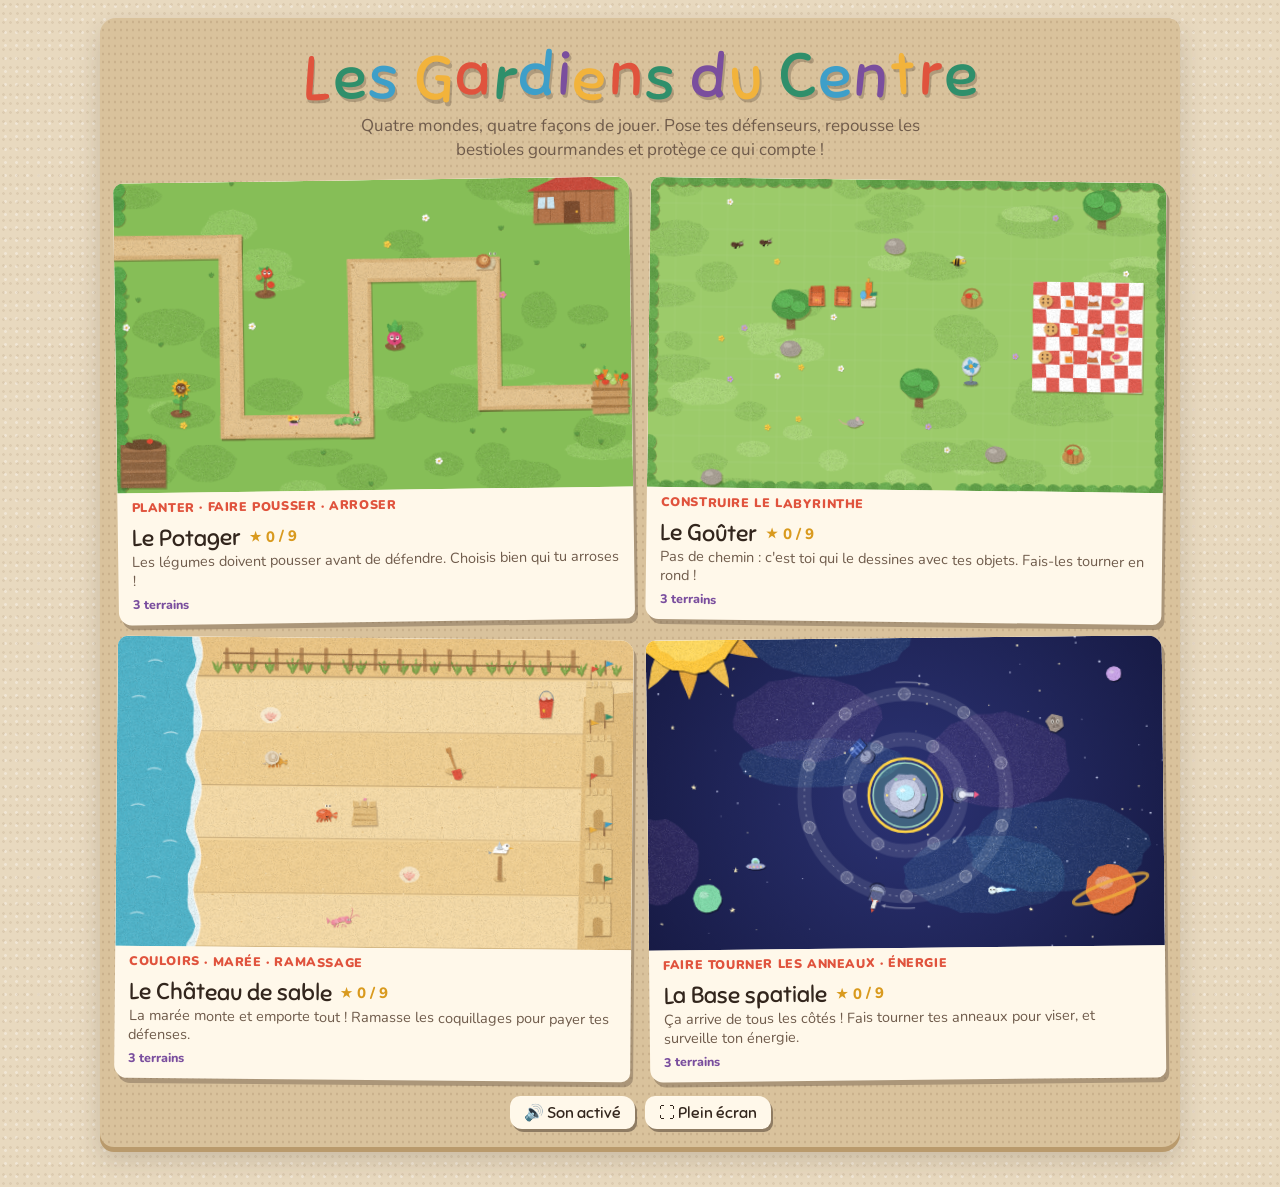
==== commit 0d688c28: "Affichage adapté à tous les écrans, et mode plein écran - Le plateau prend la plus grande taille pos" ====
--- a/les-gardiens-du-centre.html
+++ b/les-gardiens-du-centre.html
@@ -422,20 +422,108 @@
   60%{ transform:translateX(-3px); } 80%{ transform:translateX(2px); }
 }
 
+/* ═══ ÉCRANS : le plateau suit la place disponible (voir ajusteTaille) ═══ */
+#gdc .gdc-jeu{ position:relative; }
+#gdc .gdc-scene{ margin:0 auto; max-width:100%; }
+#gdc .gdc-pied{ flex-wrap:wrap; }
+
+/* le plein écran : le jeu couvre tout l'écran (vrai plein écran ou non) */
+#gdc.gdc-plein{
+  position:fixed; inset:0; z-index:2147483000; max-width:none; margin:0;
+  background:#E8D9BF; overflow:auto; display:flex;
+}
+#gdc.gdc-plein .gdc-cadre{ flex:1; min-width:0; width:100%; border-radius:0; min-height:100%; box-shadow:none; padding:8px 10px; }
+#gdc .gdc-cadre, #gdc .gdc-jeu, #gdc .gdc-bas{ min-width:0; }
+#gdc:fullscreen{ background:#E8D9BF; }
+
+/* le bandeau « tourne ton téléphone » */
+#gdc .gdc-astuce-ecran{
+  display:flex; align-items:center; gap:8px; margin:0 0 8px; padding:7px 34px 7px 10px; position:relative;
+  background:var(--creme); border-radius:9px 11px 8px 10px; box-shadow:2px 3px 0 var(--ombre);
+  font-size:13px; line-height:1.3; font-weight:700;
+}
+#gdc .gdc-astuce-ecran[hidden]{ display:none; }
+#gdc .gdc-astuce-ecran .gdc-bouton{ font-size:13px; padding:7px 10px 6px; }
+#gdc .gdc-astuce-ecran .gdc-x{ position:absolute; top:3px; right:6px; border:0; background:none; font:400 18px var(--titre); color:var(--encre-douce); cursor:pointer; }
+
+/* la fiche d'un défenseur en panneau, sous un petit plateau */
+#gdc .gdc-fiche.gdc-fiche-bas{
+  position:absolute; left:4px; right:4px; bottom:4px; top:auto; width:auto; transform:none;
+  max-height:58%; overflow-y:auto; z-index:8;
+  box-shadow:0 -2px 0 var(--ombre), 3px 5px 0 var(--ombre);
+  animation:gdc-panneau .2s ease-out;
+}
+@keyframes gdc-panneau{ from{ transform:translateY(20px); opacity:0; } }
+
+/* téléphone en portrait, petites tablettes */
 @media (max-width:640px){
-  #gdc .gdc-cadre{ padding:7px; border-radius:12px; }
+  #gdc .gdc-cadre{ padding:6px; border-radius:12px; }
   #gdc .gdc-mondes{ grid-template-columns:1fr; }
   #gdc .gdc-nom-monde{ display:none; }
-  #gdc .gdc-pastille{ font-size:15px; padding:3px 8px 3px 4px; }
-  #gdc .gdc-pastille canvas{ width:22px; height:22px; }
-  #gdc .gdc-bouton.rond{ width:36px; height:36px; }
-  #gdc .gdc-carte-tour{ width:84px; }
-  #gdc .gdc-carte-tour canvas{ width:46px; height:46px; }
+  #gdc .gdc-haut{ gap:4px; margin-bottom:6px; }
+  #gdc .gdc-pastille{ font-size:14px; padding:2px 7px 2px 3px; gap:4px; }
+  #gdc .gdc-pastille canvas{ width:20px; height:20px; }
+  #gdc .gdc-pastille small{ font-size:10px; }
+  #gdc .gdc-pastille[title="Score"]{ display:none; }
+  #gdc .gdc-bouton.rond{ width:34px; height:34px; font-size:16px; }
+  #gdc .gdc-bouton.vague{ font-size:14px; padding:8px 10px 7px; }
+  #gdc .gdc-bouton.vague small{ display:none; }
+  #gdc .gdc-bouton.vague{ font-size:13px; padding:7px 8px 6px; max-width:132px; overflow:hidden; text-overflow:ellipsis; }
+  #gdc .gdc-haut .gdc-bouton[title="Comment jouer"]{ display:none; }
+  #gdc .gdc-astuce-ecran{ font-size:12.5px; padding:5px 30px 5px 9px; }
+  #gdc .gdc-haut .gdc-pouvoir{ width:36px; height:36px; }
+  #gdc .gdc-haut .gdc-pouvoir canvas{ width:22px; height:22px; }
+  #gdc .gdc-ensuite{ padding:2px 6px; gap:3px; }
+  #gdc .gdc-ens-bete{ min-width:28px; }
+  #gdc .gdc-ens-bete canvas{ width:24px; height:24px; }
+  #gdc .gdc-ens-bete u{ display:none; }
+  #gdc .gdc-bas{ margin-top:6px; gap:6px; }
+  #gdc .gdc-carte-tour{ width:78px; padding:4px 3px 5px; }
+  #gdc .gdc-carte-tour canvas{ width:42px; height:42px; }
+  #gdc .gdc-carte-tour b{ font-size:12.5px; }
+  #gdc .gdc-carte-tour u{ font-size:8.5px; }
   #gdc .gdc-aide-boutique{ display:none; }
-  #gdc .gdc-pouvoir{ width:70px; }
-  #gdc .gdc-pouvoir canvas{ width:28px; height:28px; }
+  #gdc .gdc-feuille{ padding:18px 14px 14px; }
+  #gdc .gdc-banniere{ font-size:17px; padding:7px 14px 6px; }
+}
+
+/* téléphone en paysage : la boutique passe en colonne à droite, le plateau prend toute la hauteur */
+@media (max-height:520px) and (orientation:landscape){
+  body{ padding:4px; }
+  #gdc .gdc-cadre{ padding:5px; border-radius:10px; }
+  #gdc .gdc-jeu:not([hidden]){
+    display:grid; grid-template-columns:auto auto; justify-content:center; grid-template-rows:auto auto;
+    grid-template-areas:"haut haut" "scene bas"; column-gap:6px; align-items:start;
+  }
+  #gdc .gdc-haut{ grid-area:haut; margin-bottom:5px; gap:4px; min-height:0; }
+  #gdc .gdc-astuce-ecran{ display:none; }
+  #gdc .gdc-scene{ grid-area:scene; margin:0; }
+  #gdc .gdc-bas{
+    grid-area:bas; flex-direction:column; align-items:center; width:92px; margin:0; padding:2px 4px 6px;
+    overflow-x:hidden; overflow-y:auto; max-height:calc(100dvh - 64px);
+  }
+  #gdc .gdc-carte-tour, #gdc .gdc-carte-tour:nth-child(3n+1), #gdc .gdc-carte-tour:nth-child(3n+2){ width:80px; transform:none; flex:0 0 auto; }
+  #gdc .gdc-carte-tour.choisie{ transform:translateX(-3px); }
+  #gdc .gdc-carte-tour canvas{ width:38px; height:38px; }
+  #gdc .gdc-carte-tour b{ font-size:12px; }
+  #gdc .gdc-aide-boutique{ display:none; }
+  #gdc .gdc-nom-monde{ display:none; }
+  #gdc .gdc-pastille{ font-size:13px; padding:2px 6px 2px 3px; }
+  #gdc .gdc-pastille canvas{ width:18px; height:18px; }
   #gdc .gdc-pastille[title="Score"]{ display:none; }
-  #gdc .gdc-feuille{ padding:18px 16px 16px; }
+  #gdc .gdc-bouton.rond{ width:32px; height:32px; font-size:15px; }
+  #gdc .gdc-bouton.vague{ font-size:13px; padding:7px 10px 6px; }
+  #gdc .gdc-bouton.vague small{ display:none; }
+  #gdc .gdc-haut .gdc-pouvoir{ width:32px; height:32px; }
+  #gdc .gdc-haut .gdc-pouvoir canvas{ width:20px; height:20px; }
+  #gdc .gdc-haut .gdc-pouvoir kbd{ display:none; }
+  #gdc .gdc-ensuite{ padding:1px 5px; }
+  #gdc .gdc-ens-bete canvas{ width:22px; height:22px; }
+  #gdc .gdc-ens-bete u{ display:none; }
+  #gdc .gdc-ensuite small{ display:none; }
+  #gdc .gdc-fiche.gdc-fiche-bas{ max-height:80%; right:104px; }
+  #gdc .gdc-voile{ padding:6px; }
+  #gdc .gdc-feuille{ padding:14px 14px 12px; }
 }
 @media (prefers-reduced-motion:reduce){
   #gdc *{ animation:none !important; transition:none !important; }
@@ -1603,6 +1691,11 @@
     <div class="gdc-menu"></div>
     <div class="gdc-jeu" hidden>
       <div class="gdc-haut"></div>
+      <div class="gdc-astuce-ecran" hidden>
+        <span>Tourne ton téléphone pour un plus grand plateau.</span>
+        <button class="gdc-bouton sapin" data-a="plein">⛶ Plein écran</button>
+        <button class="gdc-x" data-a="fermer" title="Fermer">×</button>
+      </div>
       <div class="gdc-scene">
         <canvas class="gdc-toile" aria-label="Plateau de jeu"></canvas>
         <div class="gdc-banniere"></div>
@@ -1621,7 +1714,66 @@
   cv.width = Math.round(W * dpr); cv.height = Math.round(H * dpr);
   fondCache = null;
 }
-window.addEventListener("resize", () => { if (!$(".gdc-jeu").hidden) redim(); });
+/* ── la taille : le plateau prend toute la place possible, sans faire défiler ── */
+const enPaysageBas = () => matchMedia("(max-height: 520px) and (orientation: landscape)").matches;
+let tailleFixee = "";
+function ajusteTaille(){
+  const jeu = $(".gdc-jeu"); if (jeu.hidden) return;
+  const scene = $(".gdc-scene"), bas = $(".gdc-bas"), haut = $(".gdc-haut"), astuce = $(".gdc-astuce-ecran");
+  const cote = enPaysageBas();
+  const vh = window.innerHeight;
+  const marge = estPlein() ? 26 : cote ? 22 : 64;
+  const dispoH = vh - haut.offsetHeight - (cote ? 0 : bas.offsetHeight) - (astuce.hidden ? 0 : astuce.offsetHeight + 8) - marge;
+  const dispoL = jeu.clientWidth - (cote ? bas.offsetWidth + 8 : 0);
+  const larg = Math.round(Math.max(250, Math.min(dispoL, dispoH * W / H)));
+  const cle = larg + ":" + cote;
+  if (cle !== tailleFixee){ tailleFixee = cle; scene.style.width = larg + "px"; redim(); }
+}
+let attenteTaille = 0;
+const plusTard = () => { clearTimeout(attenteTaille); attenteTaille = setTimeout(() => { tailleFixee = ""; ajusteTaille(); if (J && J.choisie) majFiche(true); }, 60); };
+window.addEventListener("resize", plusTard);
+window.addEventListener("orientationchange", plusTard);
+
+/* ── le plein écran (le vrai quand le navigateur le permet, sinon le jeu couvre la page) ── */
+const estPlein = () => RACINE.classList.contains("gdc-plein");
+function basculePlein(){
+  const actif = estPlein();
+  const doc = document, el = RACINE;
+  if (!actif){
+    RACINE.classList.add("gdc-plein");
+    const demande = el.requestFullscreen || el.webkitRequestFullscreen;
+    if (demande){
+      try {
+        const p = demande.call(el);
+        if (p && p.then) p.then(() => { try { screen.orientation && screen.orientation.lock && screen.orientation.lock("landscape").catch(() => {}); } catch(e){} }).catch(() => {});
+      } catch(e){}
+    }
+  } else {
+    RACINE.classList.remove("gdc-plein");
+    const sort = doc.exitFullscreen || doc.webkitExitFullscreen;
+    if ((doc.fullscreenElement || doc.webkitFullscreenElement) && sort) try { sort.call(doc); } catch(e){}
+  }
+  majBoutonsPlein(); plusTard();
+}
+function majBoutonsPlein(){
+  for (const b of RACINE.querySelectorAll('[data-a="plein"]')) b.innerHTML = estPlein() ? "⤡ Quitter le plein écran" : "⛶ Plein écran";
+  if (hud.plein) hud.plein.textContent = estPlein() ? "⤡" : "⛶";
+  majAstuceEcran();
+}
+const surSortiePlein = () => { if (!(document.fullscreenElement || document.webkitFullscreenElement) && estPlein() && !RACINE.dataset.pseudo) { RACINE.classList.remove("gdc-plein"); majBoutonsPlein(); plusTard(); } };
+document.addEventListener("fullscreenchange", surSortiePlein);
+document.addEventListener("webkitfullscreenchange", surSortiePlein);
+/* le petit bandeau « tourne ton téléphone », seulement en portrait sur un petit écran */
+function majAstuceEcran(){
+  const a = $(".gdc-astuce-ecran");
+  const portrait = window.innerWidth < 600 && window.innerHeight > window.innerWidth;
+  a.hidden = !portrait || estPlein() || memoire.lis("astuceEcran", false);
+}
+RACINE.addEventListener("click", (ev) => {
+  const b = ev.target.closest('[data-a="plein"]');
+  if (b){ basculePlein(); return; }
+  if (ev.target.closest('.gdc-astuce-ecran [data-a="fermer"]')){ memoire.ecris("astuceEcran", true); majAstuceEcran(); plusTard(); }
+});
 
 /* ── barre du haut ── */
 let hud = {};
@@ -1658,6 +1810,7 @@
   hud.vitesse = b("▶▶", "Vitesse", () => { J.vitesse = J.vitesse >= 3 ? 1 : J.vitesse + 1; majHUD(true); });
   hud.aide = b("?", "Comment jouer", () => montreIntro(true));
   hud.pause = b("❚❚", "Pause", () => montrePause());
+  hud.plein = b(estPlein() ? "⤡" : "⛶", "Plein écran", () => basculePlein());
 }
 function majHUD(force){
   if (!J || !hud.vies) return;
@@ -1738,6 +1891,7 @@
   if (E.cle === cle) return;
   E.cle = cle; E.el.innerHTML = "";
   E.el.hidden = cle === "rien";
+  plusTard();
   if (cle === "rien") return;
   const n = {}, geant = {};
   for (const g of def){
@@ -1790,6 +1944,10 @@
 function majFiche(force){
   const f = $(".gdc-fiche"), t = J && J.choisie;
   if (!t){ f.hidden = true; return; }
+  const petit = cv.clientWidth < 560;
+  const parent = petit ? $(".gdc-jeu") : $(".gdc-scene");
+  if (f.parentElement !== parent){ parent.append(f); force = true; }
+  f.classList.toggle("gdc-fiche-bas", petit);
   f.hidden = false;
   if (force || f.dataset.id !== String(t.id) || f.dataset.niv !== String(t.niv) || f.dataset.v !== t.visee){
     f.dataset.id = t.id; f.dataset.niv = t.niv; f.dataset.v = t.visee;
@@ -1827,11 +1985,14 @@
     });
   }
   const larg = cv.clientWidth, haut = cv.clientHeight;
-  const px = t.x / W * larg, py = t.y / H * haut;
-  const fh = f.offsetHeight || 150;
-  const dessous = py + 40 + fh < haut;
-  f.style.left = borne(px, 125, larg - 125) + "px";
-  f.style.top = (dessous ? py + 34 : Math.max(4, py - 46 - fh)) + "px";
+  if (petit){ f.style.left = ""; f.style.top = ""; }
+  else {
+    const px = t.x / W * larg, py = t.y / H * haut;
+    const fh = f.offsetHeight || 150;
+    const dessous = py + 40 + fh < haut;
+    f.style.left = borne(px, 125, larg - 125) + "px";
+    f.style.top = (dessous ? py + 34 : Math.max(4, py - 46 - fh)) + "px";
+  }
   const peut = M.peutAmeliorer ? M.peutAmeliorer(J, t) : J.argent >= prixAmelio(t);
   f.querySelectorAll('[data-a="amel"],[data-a="b0"],[data-a="b1"]').forEach(x => x.disabled = !peut);
 }
@@ -1912,12 +2073,14 @@
     <div class="gdc-actions">
       <button class="gdc-bouton creme" data-a="menu">◂ Mondes</button>
       <button class="gdc-bouton creme" data-a="rejoue">Recommencer</button>
+      <button class="gdc-bouton creme" data-a="regles">Comment jouer</button>
       <button class="gdc-bouton creme" data-a="son">${muet ? "Son : coupé" : "Son : activé"}</button>
       <button class="gdc-bouton sapin" data-a="go">Reprendre</button>
     </div>`, (v) => {
     v.querySelector('[data-a="go"]').onclick = () => { fermeVoile(); J.pause = false; };
     v.querySelector('[data-a="menu"]').onclick = () => { fermeVoile(); montreMenu(); };
     v.querySelector('[data-a="rejoue"]').onclick = () => { fermeVoile(); lanceMonde(M, J.mode, false, J.carte); };
+    v.querySelector('[data-a="regles"]').onclick = () => montreIntro(true);
     v.querySelector('[data-a="son"]').onclick = (ev) => { muet = !muet; memoire.ecris("muet", muet); ev.target.textContent = muet ? "Son : coupé" : "Son : activé"; };
   });
 }
@@ -1967,7 +2130,7 @@
       `<span style="color:${couleurs[i % couleurs.length]};transform:rotate(${(hache(i) - .5) * 12}deg) translateY(${(hache(i + 9) - .5) * 6}px)">${l}</span>`).join("")}</h1>
     <p class="gdc-sous-titre">Quatre mondes, quatre façons de jouer. Pose tes défenseurs, repousse les bestioles gourmandes et protège ce qui compte !</p>
     <div class="gdc-mondes"></div>
-    <div class="gdc-pied"><button class="gdc-bouton creme" data-a="son">${muet ? "🔇 Son coupé" : "🔊 Son activé"}</button></div>`;
+    <div class="gdc-pied"><button class="gdc-bouton creme" data-a="son">${muet ? "🔇 Son coupé" : "🔊 Son activé"}</button><button class="gdc-bouton creme" data-a="plein">${estPlein() ? "⤡ Quitter le plein écran" : "⛶ Plein écran"}</button></div>`;
   const liste = m.querySelector(".gdc-mondes");
   for (const monde of MONDES){
     const b = document.createElement("button"); b.className = "gdc-monde";
@@ -2053,6 +2216,7 @@
   $(".gdc-scene").style.background = monde.couleurFond || "#7DB359";
   redim();
   construitHUD(); construitBoutique(); majHUD(true);
+  majAstuceEcran(); tailleFixee = ""; ajusteTaille();
   $(".gdc-fiche").hidden = true;
   if (intro){ J.pause = true; montreIntro(false); }
 }
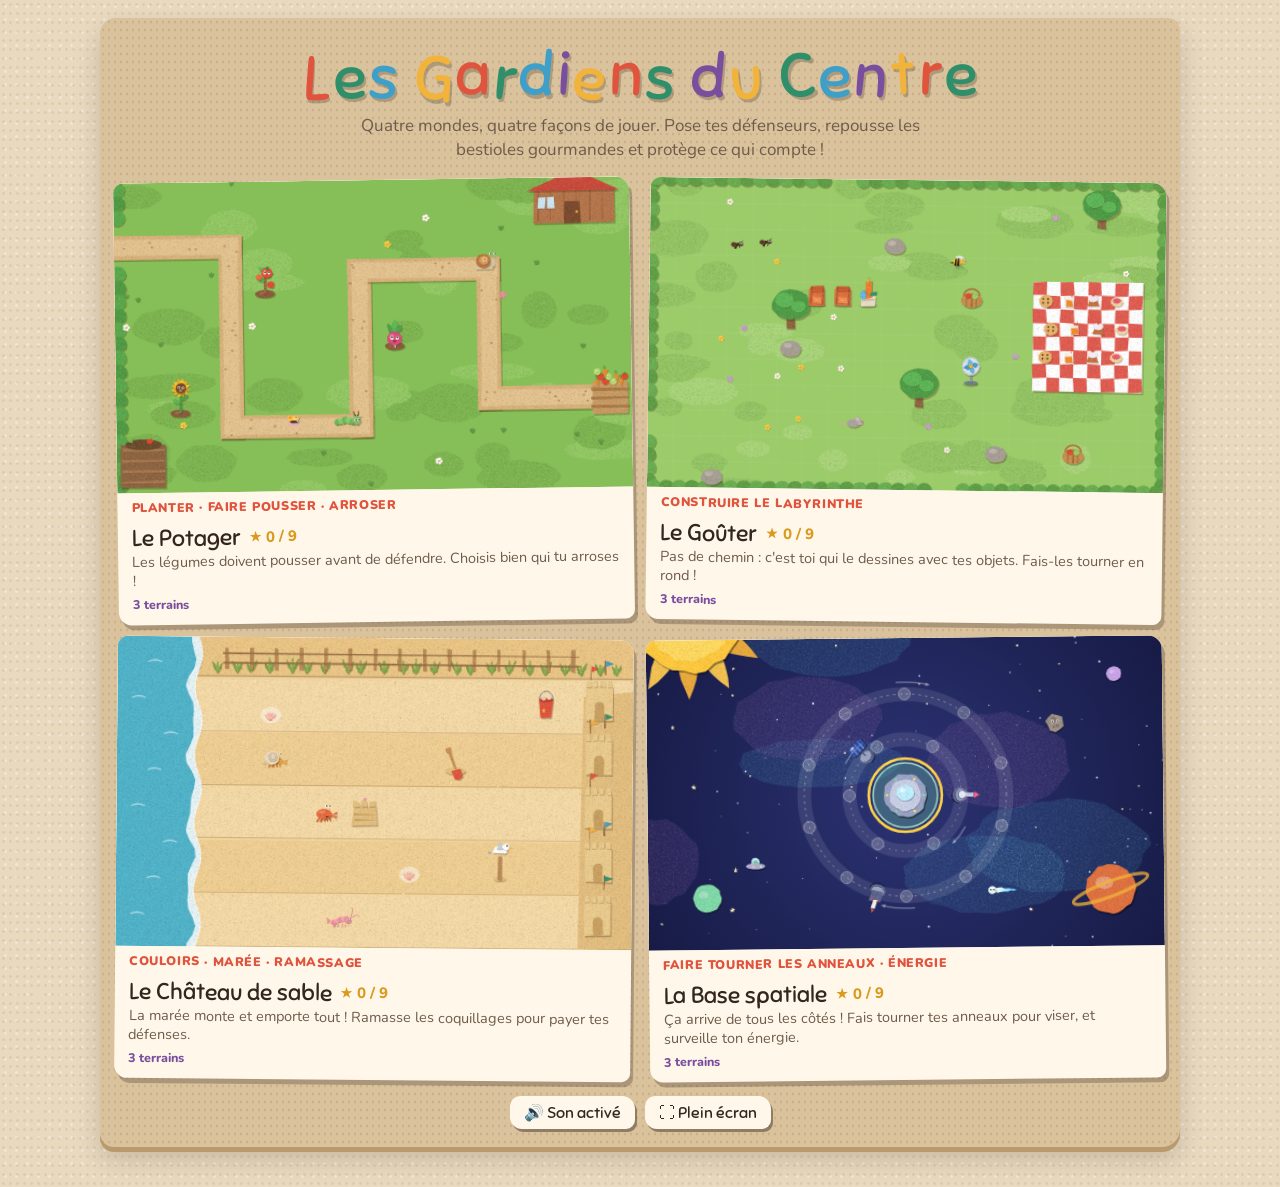
==== commit bbfd4ec0: "Double clic sur un défenseur : amélioration directe, sans ouvrir sa fiche Co-Authored-By: Claude Opu" ====
--- a/les-gardiens-du-centre.html
+++ b/les-gardiens-du-centre.html
@@ -2037,8 +2037,9 @@
     <ul>
       <li><b>30 vagues</b>, un boss aux vagues 10, 20 et 30, des géants aux vagues 5, 15 et 25. Les 10 premières vagues servent à s'installer ; ensuite, ça devient sérieux.</li>
       <li>De <b>nouveaux défenseurs se débloquent</b> au fil des vagues : plus chers, plus forts, et chacun a son rôle (son étiquette de couleur).</li>
-      <li>Certaines bestioles <b>volent</b>, sont <b>blindées</b>, ont un <b>bouclier</b>, sont <b>invisibles</b> ou arrivent en <b>nuée</b>. Le cadre « Ensuite » en bas à gauche montre ce qui arrive : prépare le bon mélange de défenseurs !</li>
-      <li>Au niveau 3, chaque défenseur choisit <b>une spécialité parmi deux</b>.</li>
+      <li>Certaines bestioles <b>volent</b>, sont <b>blindées</b>, ont un <b>bouclier</b>, sont <b>invisibles</b> ou arrivent en <b>nuée</b>. Le cadre « Ensuite », dans la barre du haut, montre ce qui arrive : prépare le bon mélange de défenseurs !</li>
+      <li><b>Double-clique</b> (ou touche deux fois) un défenseur pour l'améliorer tout de suite, sans ouvrir sa fiche.</li>
+      <li>Au niveau 3, chaque défenseur choisit <b>une spécialité parmi deux</b> : là, sa fiche s'ouvre pour que tu choisisses.</li>
       <li>Attrape les <b>cadeaux</b> qui tombent, enchaîne les <b>combos</b> et vise les bestioles <b>dorées</b>.</li>
       <li>Appeler la vague suivante plus tôt rapporte un petit <b>bonus</b>.</li>
     </ul>
@@ -2280,7 +2281,36 @@
   }
   let meilleur = null, md = 30;
   for (const t of J.tours){ const d = dist(p.x, p.y, t.x, t.y - 8); if (d < md){ md = d; meilleur = t; } }
-  choisisTour(meilleur);
+  /* deux clics rapprochés sur le même défenseur : on l'améliore sans ouvrir sa fiche */
+  clearTimeout(minuterieFiche);
+  const maintenant = performance.now();
+  if (meilleur && dernierClic && dernierClic.t === meilleur && maintenant - dernierClic.h < DOUBLE_CLIC){
+    dernierClic = null;
+    ameliorationRapide(meilleur);
+    return;
+  }
+  dernierClic = meilleur ? { t: meilleur, h: maintenant } : null;
+  if (!meilleur){ choisisTour(null); return; }
+  if (J.choisie === meilleur) return;
+  if (J.choisie) choisisTour(null);
+  /* la fiche attend un instant : si un second clic arrive, elle ne s'ouvre pas */
+  minuterieFiche = setTimeout(() => { if (J && J.tours.includes(meilleur) && !J.fini) choisisTour(meilleur); }, DOUBLE_CLIC);
+}
+const DOUBLE_CLIC = 280;
+let dernierClic = null, minuterieFiche = 0;
+function ameliorationRapide(t){
+  const ouverte = J.choisie === t;
+  const choixAFaire = t.niv === 2 && t.d.branches && !(M.texteAvant && M.texteAvant(J, t));
+  if (t.d.sansNiveau || t.niv >= 3 || choixAFaire){
+    /* rien à améliorer d'un coup : niveau max, ou une spécialité à choisir */
+    if (choixAFaire) texte("Choisis sa spécialité", t.x, t.y - 44, "#fff", 14);
+    else if (!t.d.sansNiveau) texte("Niveau max", t.x, t.y - 44, "#fff", 14);
+    choisisTour(t); return;
+  }
+  const peut = M.peutAmeliorer ? M.peutAmeliorer(J, t) : J.argent >= prixAmelio(t);
+  if (!peut){ amelioreTour(t); choisisTour(t); return; }   /* le refus fait clignoter ce qui manque, la fiche montre le prix */
+  if (!ouverte) J.choisie = null;
+  amelioreTour(t);
 }
 document.addEventListener("keydown", (ev) => {
   if (!J || $(".gdc-jeu").hidden || /input|textarea|select/i.test(ev.target.tagName)) return;
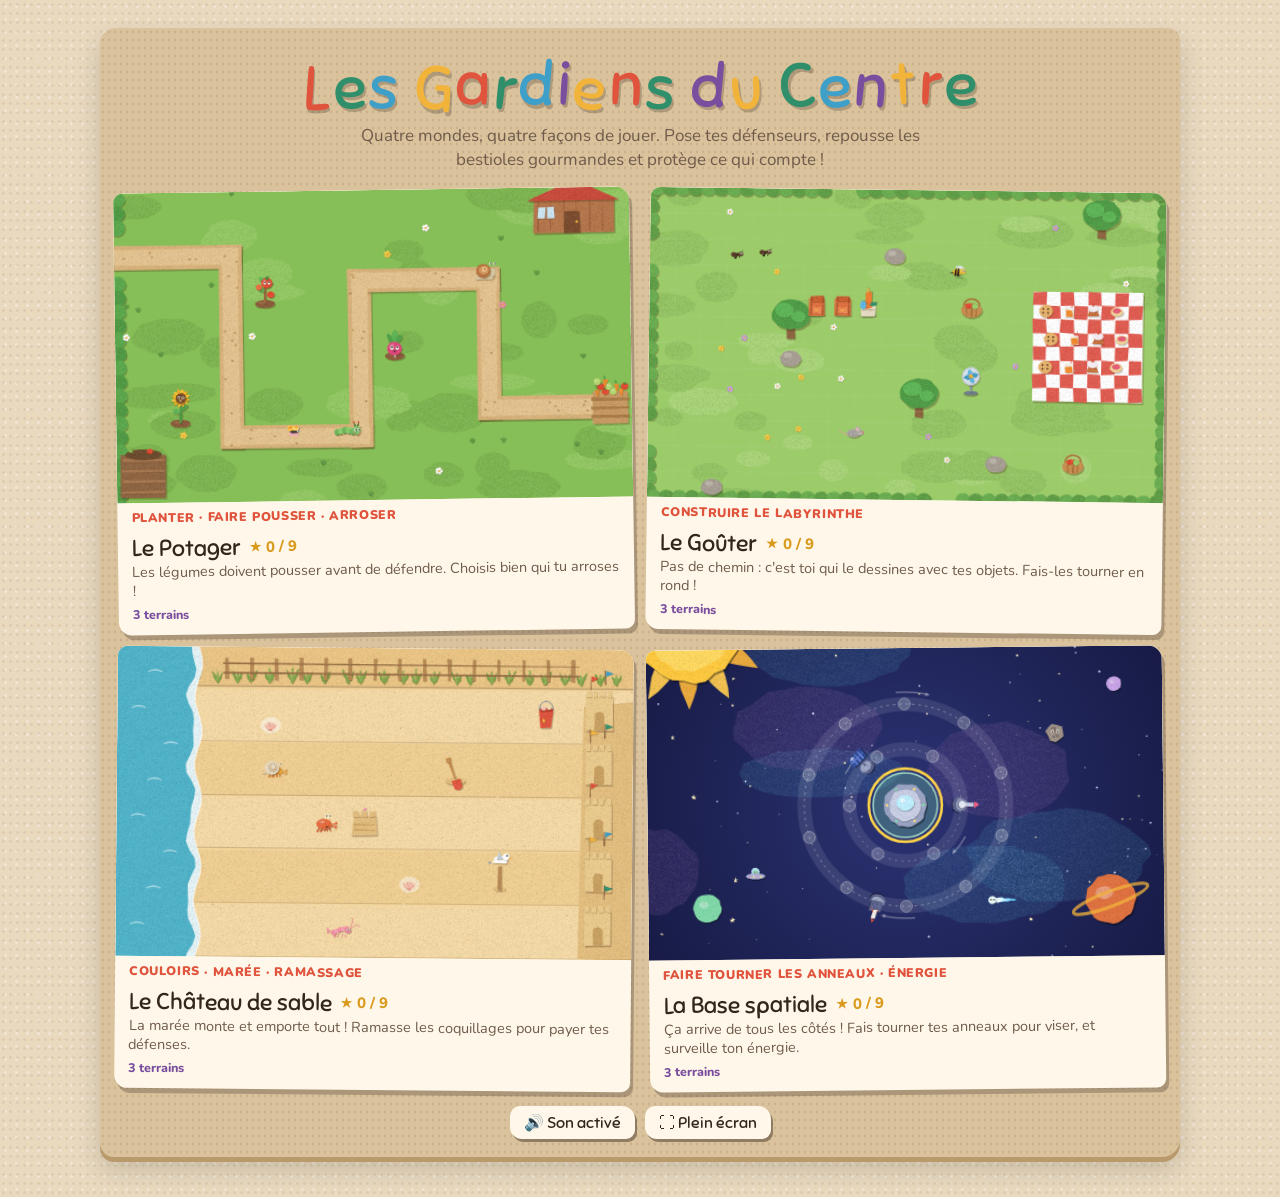
==== commit 2dfd9022: "Le jeu s'habille selon les fêtes du site des Lilous Halloween, Noël, Carnaval, Pâques, Été : guirlan" ====
--- a/les-gardiens-du-centre.html
+++ b/les-gardiens-du-centre.html
@@ -14,7 +14,7 @@
    Tout le reste est préfixé #gdc / .gdc- et ne touche à rien d'autre.
    ═════════════════════════════════════════════════════════════ */
 body{
-  margin:0; min-height:100vh; padding:18px 12px 40px;
+  margin:0; min-height:100vh; padding:28px 12px 40px;
   background:#E8D9BF;
   background-image:
     radial-gradient(rgba(120,80,40,.10) 1px, transparent 1.4px),
@@ -527,6 +527,34 @@
 }
 @media (prefers-reduced-motion:reduce){
   #gdc *{ animation:none !important; transition:none !important; }
+}
+
+/* ═════════════════════════════════════════════════════════════
+   LES FÊTES (voir src/fetes.js pour la liaison avec le site)
+   ═════════════════════════════════════════════════════════════ */
+#gdc .gdc-guirlande{
+  position:absolute; left:16px; right:16px; top:-21px; height:34px; z-index:4;
+  pointer-events:none; background-repeat:repeat-x; background-size:480px 34px; background-position:center top;
+}
+#gdc .gdc-guirlande[hidden], #gdc.gdc-plein .gdc-guirlande{ display:none; }
+#gdc .gdc-fete-badge{
+  display:table; margin:8px auto 0; padding:4px 14px 3px;
+  font:400 17px/1.2 var(--titre); color:#fff;
+  background:var(--fete, var(--tomate)); border-radius:12px 9px 13px 8px;
+  box-shadow:2px 3px 0 var(--ombre); transform:rotate(-1.5deg);
+}
+#gdc[data-fete="halloween"]{ --kraft:#E6A766; --kraft-fonce:#B5682F; --creme-2:#F8E3C8; --fete:#7A4E9E; }
+#gdc[data-fete="noel"]{ --kraft:#CFE2EA; --kraft-fonce:#93B6C6; --creme-2:#EAF3F6; --fete:#C8323A; }
+#gdc[data-fete="carnaval"]{ --kraft:#F2C6DA; --kraft-fonce:#CC8DAD; --creme-2:#FBE6EF; --fete:#7A4E9E; }
+#gdc[data-fete="paques"]{ --kraft:#D9EAC0; --kraft-fonce:#A6C584; --creme-2:#F0F7E4; --fete:#E883B8; }
+#gdc[data-fete="ete"]{ --kraft:#F4D596; --kraft-fonce:#D6A65A; --creme-2:#FDF0D2; --fete:#3E9FC9; }
+#gdc[data-fete="halloween"].gdc-plein, #gdc[data-fete="halloween"]:fullscreen{ background:#E6A766; }
+#gdc[data-fete="noel"].gdc-plein, #gdc[data-fete="noel"]:fullscreen{ background:#CFE2EA; }
+#gdc[data-fete="carnaval"].gdc-plein, #gdc[data-fete="carnaval"]:fullscreen{ background:#F2C6DA; }
+#gdc[data-fete="paques"].gdc-plein, #gdc[data-fete="paques"]:fullscreen{ background:#D9EAC0; }
+#gdc[data-fete="ete"].gdc-plein, #gdc[data-fete="ete"]:fullscreen{ background:#F4D596; }
+@media (max-height:520px) and (orientation:landscape){
+  #gdc .gdc-guirlande{ display:none; }
 }
 
 </style>
@@ -1498,6 +1526,7 @@
   for (const f of J.effets) dessineEffet(f);
   if (M.dessineDessus) M.dessineDessus(J);
 
+  dessineFete();
   /* les cadeaux */
   for (const k of J.cadeaux){
     const reste = k.dur - k.t;
@@ -1506,7 +1535,7 @@
     c.save(); c.translate(k.x, k.y - (1 - arrivee) * 60 - saut);
     c.globalAlpha = .35; ov(0, 18 + saut, 16, 5, "#000", 0, 0); c.globalAlpha = 1;
     c.rotate(Math.sin(J.t * 3 + k.g) * .12);
-    paquet(0, 0, 13, k.g, ["#E0533D", "#3E9FC9", "#7A4E9E", "#2F8F6B"][k.g % 4]);
+    cadeauFete(13, k.g);
     c.restore();
   }
 
@@ -1625,7 +1654,8 @@
   if (s !== 1) c.scale(s, s);
   if (e.flash > 0){ const k = 1 + e.flash * 1.4; c.scale(k, 2 - k); }
   if (e.dir < 0 && !e.d.sansMiroir) c.scale(-1, 1);
-  e.d.dessine(e, J.t);
+  if (FETE.chapeau){ c.save(); e.d.dessine(e, J.t); c.restore(); chapeauFete(e); }   /* certains dessins décalent le repère : le chapeau part du repère d'origine */
+  else e.d.dessine(e, J.t);
   c.restore();
   if (e.cache && !e.d.montreCache) return;
   if (e.bulleT > J.t){
@@ -1688,6 +1718,7 @@
 const RACINE = document.getElementById("gdc");
 RACINE.innerHTML = `
   <div class="gdc-cadre">
+    <div class="gdc-guirlande" hidden></div>
     <div class="gdc-menu"></div>
     <div class="gdc-jeu" hidden>
       <div class="gdc-haut"></div>
@@ -2125,10 +2156,11 @@
   $(".gdc-jeu").hidden = true;
   const m = $(".gdc-menu"); m.hidden = false;
   const titre = "Les Gardiens du Centre";
-  const couleurs = ["#E0533D", "#2F8F6B", "#3E9FC9", "#7A4E9E", "#F2B33B"];
+  const couleurs = FETE.titre || ["#E0533D", "#2F8F6B", "#3E9FC9", "#7A4E9E", "#F2B33B"];
   m.innerHTML = `
     <h1 class="gdc-titre">${[...titre].map((l, i) => l === " " ? " " :
       `<span style="color:${couleurs[i % couleurs.length]};transform:rotate(${(hache(i) - .5) * 12}deg) translateY(${(hache(i + 9) - .5) * 6}px)">${l}</span>`).join("")}</h1>
+    ${FETE.badge ? `<p class="gdc-fete-badge">${FETE.badge}</p>` : ""}
     <p class="gdc-sous-titre">Quatre mondes, quatre façons de jouer. Pose tes défenseurs, repousse les bestioles gourmandes et protège ce qui compte !</p>
     <div class="gdc-mondes"></div>
     <div class="gdc-pied"><button class="gdc-bouton creme" data-a="son">${muet ? "🔇 Son coupé" : "🔊 Son activé"}</button><button class="gdc-bouton creme" data-a="plein">${estPlein() ? "⤡ Quitter le plein écran" : "⛶ Plein écran"}</button></div>`;
@@ -2358,6 +2390,7 @@
 
 function demarre(){
   GRAIN = fabriqueGrain();
+  appliqueFete(lisFete());
   montreMenu();
   requestAnimationFrame(boucle);
   if (/banc/.test(location.search + location.hash)){
@@ -2365,6 +2398,308 @@
                      creeEnnemi, fermeVoile, clic, choisisAPoser, amelioreTour, avance, redim, toile:cv, lancePouvoir,
                      continueInfini, semeCadeau, ouvreCadeau, vendTour,
                      simule(sec){ for (let i = 0; i < sec * 60 && J && !J.fini; i++) pas(PAS); image(); } };
+  }
+}
+
+
+/* ═════════════════════════════════════════════════════════════
+   LES FÊTES — le jeu s'habille comme le site des Lilous
+   ═════════════════════════════════════════════════════════════
+
+   ★★★★★  C'EST ICI POUR FAIRE LA LIAISON AVEC LE SITE  ★★★★★
+
+   Le jeu cherche la fête du moment, dans cet ordre (le premier trouvé gagne) :
+
+     1. l'adresse de la page, pour essayer :      …/les-gardiens-du-centre.html?fete=halloween
+     2. une variable posée par le site AVANT le script du jeu :
+            <script>window.LILOUS_FETE = "halloween";<\/script>
+     3. un attribut sur le bloc du jeu, ou sur <html> / <body> :
+            <div id="gdc" data-fete="halloween"></div>
+            <body data-theme="noel">
+
+   Si le site change de thème sans recharger la page, il prévient le jeu :
+            window.GardiensDuCentre.fete("carnaval");
+     ou     document.dispatchEvent(new CustomEvent("lilous:fete", { detail: "carnaval" }));
+   (et si le site change l'attribut data-fete ou data-theme de <html> ou <body>,
+    le jeu le voit tout seul).
+
+   Les noms reconnus — majuscules, accents et « / » ne comptent pas, on peut donc
+   envoyer tel quel le libellé du site :
+     habituel · halloween · noel (« Noël / Hiver », « hiver ») · carnaval
+     · paques (« Pâques / Printemps », « printemps ») · ete (« Été / Plage », « plage »)
+   Un nom inconnu (ou vide) remet la tenue habituelle.
+   ═════════════════════════════════════════════════════════════ */
+
+const FETES = {
+  habituel:{ nom:"Habituel" },
+  halloween:{
+    nom:"Halloween", badge:"🎃 Spécial Halloween",
+    titre:["#F28B2C", "#7A4E9E", "#3B2A4A", "#8DBE4A", "#E0533D"],
+    voile:"rgba(70,30,110,.14)", chute:"feuilles", chapeau:"sorciere", cadeau:"citrouille",
+    guirlande:{ fil:"#3B2A4A", motifs:["citrouille", "fanion", "chauve-souris", "fanion"], couleurs:["#7A4E9E", "#F28B2C", "#3B2A4A"] },
+  },
+  noel:{
+    nom:"Noël / Hiver", badge:"❄️ Spécial Noël",
+    titre:["#C8323A", "#2F8F6B", "#3E9FC9", "#C8323A", "#D9A520"],
+    voile:"rgba(190,220,255,.12)", chute:"neige", chapeau:"bonnet", cadeau:["#C8323A", "#2F8F6B", "#3E6FC9"],
+    guirlande:{ fil:"#2F6B4F", motifs:["ampoule"], couleurs:["#E0533D", "#F2B33B", "#3E9FC9", "#6DBE5B", "#E883B8"] },
+  },
+  carnaval:{
+    nom:"Carnaval", badge:"🎭 Spécial Carnaval",
+    titre:["#E0338C", "#7A4E9E", "#F2B33B", "#3E9FC9", "#2F8F6B"],
+    chute:"confettis", chapeau:"cotillon", cadeau:["#E0338C", "#7A4E9E", "#3E9FC9", "#2F8F6B"],
+    guirlande:{ fil:"#7A4E9E", motifs:["fanion"], couleurs:["#E0338C", "#F2B33B", "#3E9FC9", "#7A4E9E", "#6DBE5B"] },
+  },
+  paques:{
+    nom:"Pâques / Printemps", badge:"🐣 Spécial Pâques",
+    titre:["#E883B8", "#8DBE4A", "#5FB8E8", "#F2B33B", "#B28AD8"],
+    chute:"petales", chapeau:"oreilles", cadeau:"oeuf",
+    guirlande:{ fil:"#8DBE4A", motifs:["fanion", "oeuf"], couleurs:["#F7B8D2", "#BFE3A0", "#BFE0F7", "#FCE28A", "#D9C3F0"] },
+  },
+  ete:{
+    nom:"Été / Plage", badge:"☀️ Spécial été",
+    titre:["#3EC1C9", "#F28D6B", "#F2B33B", "#3E9FC9", "#E0533D"],
+    voile:"rgba(255,200,90,.07)", chute:"soleil", chapeau:"paille", cadeau:["#3EC1C9", "#F28D6B", "#F2B33B"],
+    guirlande:{ fil:"#3E6FA0", motifs:["fanion"], couleurs:["#3EC1C9", "#FFFFFF", "#F28D6B", "#F2B33B"] },
+  },
+};
+let FETE = FETES.habituel, idFete = "habituel";
+
+/* « Noël / Hiver », "NOEL", "hiver"… → "noel" */
+function nomFete(brut){
+  const s = " " + String(brut || "").toLowerCase().normalize("NFD").replace(/[̀-ͯ]/g, "").replace(/[^a-z]+/g, " ") + " ";
+  if (/hallo/.test(s)) return "halloween";
+  if (/ (noel|hiver|christmas|winter|xmas) /.test(s)) return "noel";
+  if (/carna|mardi gras/.test(s)) return "carnaval";
+  if (/ (paques?|printemps|easter|spring) /.test(s)) return "paques";
+  if (/ (ete|plage|summer|beach) /.test(s)) return "ete";
+  return "habituel";
+}
+function lisFete(){
+  const adr = new URLSearchParams(location.search).get("fete");
+  if (adr) return adr;
+  if (window.LILOUS_FETE) return window.LILOUS_FETE;
+  for (const el of [RACINE, document.documentElement, document.body]){
+    if (!el) continue;
+    const v = el.getAttribute("data-fete") || (el !== RACINE ? el.getAttribute("data-theme") : null);
+    if (v) return v;
+  }
+  return "habituel";
+}
+function appliqueFete(brut){
+  const id = nomFete(brut);
+  idFete = id; FETE = FETES[id];
+  RACINE.setAttribute("data-fete", id);
+  const gu = $(".gdc-guirlande");
+  if (gu){
+    gu.hidden = !FETE.guirlande;
+    gu.style.backgroundImage = FETE.guirlande ? `url(${imageGuirlande(FETE.guirlande)})` : "";
+  }
+  if (!$(".gdc-menu").hidden && GRAIN) montreMenu();
+  return id;
+}
+window.GardiensDuCentre = Object.assign(window.GardiensDuCentre || {}, {
+  fete: (nom) => appliqueFete(nom),
+  feteActuelle: () => idFete,
+  fetes: Object.keys(FETES),
+});
+document.addEventListener("lilous:fete", (ev) => appliqueFete(ev.detail));
+/* le site change l'attribut de <html> ou <body> : on suit */
+try {
+  const veille = new MutationObserver(() => {
+    if (new URLSearchParams(location.search).get("fete")) return;
+    for (const el of [document.documentElement, document.body]){
+      const v = el && (el.getAttribute("data-fete") || el.getAttribute("data-theme"));
+      if (v && nomFete(v) !== idFete){ appliqueFete(v); return; }
+    }
+  });
+  for (const el of [document.documentElement, document.body]) if (el) veille.observe(el, { attributes:true, attributeFilter:["data-fete", "data-theme"] });
+} catch(e){}
+
+/* ── la guirlande qui pend au-dessus du cadre (une image de 480 × 34 qui se répète) ── */
+const fil = (x) => 5 + 8 * Math.sin(Math.PI * (x % 240) / 240);
+function imageGuirlande(gu){
+  const k = document.createElement("canvas"), r = 2;
+  k.width = 480 * r; k.height = 34 * r;
+  const x = k.getContext("2d"); x.scale(r, r);
+  avec(x, () => {
+    c.beginPath(); c.moveTo(0, fil(0));
+    for (let i = 4; i <= 480; i += 4) c.lineTo(i, fil(i));
+    c.strokeStyle = gu.fil; c.lineWidth = 2; c.stroke();
+    for (let i = 0; i < 16; i++){
+      const px = 15 + i * 30, py = fil(px), motif = gu.motifs[i % gu.motifs.length], coul = gu.couleurs[i % gu.couleurs.length];
+      c.save(); c.translate(px, py); c.rotate(Math.cos(Math.PI * (px % 240) / 240) * .25);
+      motifGuirlande(motif, coul, i, gu.fil);
+      c.restore();
+    }
+  });
+  return k.toDataURL();
+}
+function motifGuirlande(motif, coul, g, filC){
+  if (motif === "fanion") fo([-10, 0, 10, 0, 0, 19], coul, g, .6);
+  else if (motif === "ampoule"){
+    bx(-3, -1, 6, 5, "#6F6A5E", g, 0);
+    ov(0, 10, 5, 7, coul, g, .5);
+    ov(-1.6, 7.5, 1.5, 2.4, "rgba(255,255,255,.7)", 0, 0);
+  } else if (motif === "citrouille"){
+    bande(0, -1, 0, 4, 2, filC, g, 0);
+    ov(0, 11, 9, 7.5, "#F28B2C", g, .6); ov(0, 11, 3.6, 7.5, "#E07A1F", g + 1, 0);
+    bx(-1.5, 2, 3, 3, "#5E7A2E", g, 0);
+    fo([-5, 9, -2, 9, -3.5, 6.5], "#3B2A1A", g, 0); fo([2, 9, 5, 9, 3.5, 6.5], "#3B2A1A", g + 1, 0);
+    fo([-4, 13, 4, 13, 0, 15.5], "#3B2A1A", g + 2, 0);
+  } else if (motif === "chauve-souris") chauveSouris(0, 9, 1, g, 0);
+  else if (motif === "oeuf"){
+    bande(0, -1, 0, 3, 1.6, filC, g, 0);
+    ov(0, 11, 6.5, 8.5, coul, g, .5);
+    bande(-6.2, 11, 6.2, 11, 2.6, "#FFFFFF", g, 0);
+  }
+}
+function chauveSouris(x, y, k, g, battement){
+  const b = Math.sin(battement) * 3 * k;
+  fo([x, y - 2*k, x - 6*k, y - 5*k - b, x - 13*k, y - 3*k - b, x - 10*k, y + 1*k, x - 6*k, y, x - 3*k, y + 3*k,
+      x, y + 2*k, x + 3*k, y + 3*k, x + 6*k, y, x + 10*k, y + 1*k, x + 13*k, y - 3*k - b, x + 6*k, y - 5*k - b], "#2E2236", g, 0);
+  fo([x - 2.5*k, y - 2*k, x - 3*k, y - 6*k, x - .8*k, y - 3*k, x + .8*k, y - 3*k, x + 3*k, y - 6*k, x + 2.5*k, y - 2*k], "#2E2236", g + 1, 0);
+  ov(x - 1.2*k, y - 1*k, .8*k, .8*k, "#F2B33B", 0, 0); ov(x + 1.2*k, y - 1*k, .8*k, .8*k, "#F2B33B", 0, 0);
+}
+
+/* ── sur le plateau : la lumière, ce qui tombe, les petits décors ── */
+const bougeMoins = () => { try { return matchMedia("(prefers-reduced-motion: reduce)").matches; } catch(e){ return false; } };
+function dessineFete(){
+  if (!FETE.chute && !FETE.voile) return;
+  const t = J.t, calme = bougeMoins();
+  if (FETE.voile){ c.fillStyle = FETE.voile; c.fillRect(0, 0, W, H); }
+  const tombe = (n, vMin, vMax, f) => {
+    for (let i = 0; i < n; i++){
+      const v = vMin + hache(i * 3.1 + 1) * (vMax - vMin);
+      const y = (hache(i * 1.9 + 2) * (H + 60) + (calme ? 0 : t * v)) % (H + 60) - 30;
+      const x = hache(i * 7.7 + 3) * W + Math.sin(t * .9 + i * 1.7) * 16;
+      f(x, y, i);
+    }
+  };
+  switch (FETE.chute){
+    case "feuilles":
+      toiles();
+      tombe(16, 22, 46, (x, y, i) => feuille(x, y, 12, 7, t * 1.3 + i, ["#E07A1F", "#C8452E", "#B8862E", "#8E5A2E"][i % 4], i, .5));
+      for (let i = 0; i < 3; i++){
+        const lg = W + 260, x = (calme ? hache(i) * W : (t * (55 + i * 14) + i * 420) % lg) - 130;
+        chauveSouris(x, 70 + i * 120 + Math.sin(t * 2 + i) * 18, 1.25, i, t * 14 + i);
+      }
+      break;
+    case "neige":
+      tombe(48, 16, 38, (x, y, i) => ov(x, y, 1.6 + hache(i) * 2.4, 1.6 + hache(i) * 2.4, "rgba(255,255,255,.92)", i, 0));
+      c.globalAlpha = .95;
+      for (let x = -10; x < W + 30; x += 34) ov(x, H + 3, 24 + hache(x) * 8, 8 + hache(x + 1) * 4, "#FFFFFF", x, .4);
+      c.globalAlpha = 1;
+      break;
+    case "confettis":
+      tombe(42, 26, 56, (x, y, i) => {
+        c.save(); c.translate(x, y); c.rotate(t * 3 + i); c.scale(1, Math.abs(Math.sin(t * 4 + i)) + .2);
+        bx(-3, -2, 6, 4, FETE.titre[i % FETE.titre.length], i, 0); c.restore();
+      });
+      tombe(4, 14, 22, (x, y, i) => {
+        c.beginPath();
+        for (let k = 0; k <= 24; k++){ const yy = y + k * 2.4, xx = x + Math.sin(k * .7 + t * 2 + i) * 6; k ? c.lineTo(xx, yy) : c.moveTo(xx, yy); }
+        c.strokeStyle = FETE.titre[(i + 2) % FETE.titre.length]; c.lineWidth = 2.6; c.lineCap = "round"; c.stroke();
+      });
+      break;
+    case "petales":
+      tombe(24, 16, 34, (x, y, i) => {
+        c.save(); c.translate(x, y); c.rotate(t * 1.6 + i);
+        ov(0, 0, 4.5, 2.6, ["#F7B8D2", "#FFFFFF", "#FCE28A", "#F4A6C6"][i % 4], i, .3); c.restore();
+      });
+      for (let i = 0; i < 2; i++){
+        const x = (calme ? 300 + i * 300 : (t * 38 + i * 520) % (W + 120)) - 60, y = 110 + i * 230 + Math.sin(t * 1.7 + i) * 26;
+        const b = Math.abs(Math.sin(t * 9 + i));
+        feuille(x, y, 11, 9 * (b + .3), -2.3, ["#F28DB2", "#5FB8E8"][i], i, .3);
+        feuille(x, y, 11, 9 * (b + .3), -.8, ["#F28DB2", "#5FB8E8"][i], i + 1, .3);
+        bande(x, y - 3, x, y + 5, 2, "#3B2A1A", i, 0);
+      }
+      break;
+    case "soleil": {
+      const g = c.createRadialGradient(W - 40, 30, 10, W - 40, 30, 260);
+      g.addColorStop(0, "rgba(255,236,150,.42)"); g.addColorStop(1, "rgba(255,236,150,0)");
+      c.fillStyle = g; c.fillRect(W - 320, 0, 320, 300);
+      for (let i = 0; i < 18; i++){
+        const k = Math.sin(t * 2.2 + i * 2.3); if (k < .35) continue;
+        etoile5(hache(i * 4.1) * W, hache(i * 2.7 + 5) * H, 5 * k, 1.6 * k, "rgba(255,255,255,.85)", i, 0);
+      }
+      break;
+    }
+  }
+}
+/* les toiles d'araignée dans les coins (Halloween) */
+function toiles(){
+  c.save(); c.strokeStyle = "rgba(255,255,255,.55)"; c.lineWidth = 1.2;
+  for (const [cx, sx] of [[0, 1], [W, -1]]){
+    for (let k = 0; k < 6; k++){ const a = k / 5 * Math.PI / 2; c.beginPath(); c.moveTo(cx, 0); c.lineTo(cx + sx * Math.cos(a) * 78, Math.sin(a) * 78); c.stroke(); }
+    for (let r = 20; r <= 70; r += 17){
+      c.beginPath();
+      for (let k = 0; k <= 5; k++){ const a = k / 5 * Math.PI / 2, rr = r * (k % 5 ? .9 : 1); const x = cx + sx * Math.cos(a) * rr, y = Math.sin(a) * rr; k ? c.quadraticCurveTo(cx + sx * Math.cos(a - .16) * r * .78, Math.sin(a - .16) * r * .78, x, y) : c.moveTo(x, y); }
+      c.stroke();
+    }
+  }
+  c.restore();
+  const y = 52 + Math.sin(J.t * 1.4) * 8;
+  c.beginPath(); c.moveTo(46, 0); c.lineTo(46, y); c.strokeStyle = "rgba(255,255,255,.6)"; c.stroke();
+  ov(46, y + 4, 4.5, 5, "#2E2236", 1, .4);
+  for (const s of [-1, 1]) for (let k = 0; k < 3; k++) bande(46, y + 3 + k * 2, 46 + s * 8, y + k * 3, 1, "#2E2236", k, 0);
+}
+
+/* ── les chapeaux des bestioles (dessinés dans le repère de la bestiole) ── */
+function chapeauFete(e){
+  if (!FETE.chapeau || e.cache || e.d.boss) return;          /* les boss gardent leur couronne */
+  const y = -(e.d.hautBarre || 30) + 8, k = borne((e.d.r || 12) / 13, .7, 1.5), g = e.g || 0;
+  switch (FETE.chapeau){
+    case "sorciere":
+      ov(0, y, 12 * k, 3.4 * k, "#3B2A4A", g, .5);
+      fo([-7 * k, y, 7 * k, y, 3 * k, y - 11 * k, 8 * k, y - 16 * k, 0, y - 12 * k], "#4A3560", g, .5);
+      bande(-6.4 * k, y - 2 * k, 6.4 * k, y - 2 * k, 2.6 * k, "#F28B2C", g, 0);
+      break;
+    case "bonnet":
+      fo([-8 * k, y, 8 * k, y, 9 * k, y - 9 * k, 3 * k, y - 13 * k], "#C8323A", g, .5);
+      bx(-9 * k, y - 2.5 * k, 18 * k, 5 * k, "#FFFFFF", g, .3);
+      ov(9.5 * k, y - 9.5 * k, 3 * k, 3 * k, "#FFFFFF", g, .3);
+      break;
+    case "cotillon": {
+      const coul = FETE.titre[g % FETE.titre.length];
+      fo([-6 * k, y + 1, 6 * k, y + 1, 0, y - 15 * k], coul, g, .5);
+      bande(-4.4 * k, y - 3 * k, 4.4 * k, y - 4.5 * k, 1.8 * k, "#FFFFFF", g, 0);
+      bande(-2.4 * k, y - 8.5 * k, 2.4 * k, y - 9.5 * k, 1.6 * k, "#FFFFFF", g + 1, 0);
+      etoile5(0, y - 16 * k, 3.4 * k, 1.5 * k, "#F2B33B", g, 0);
+      break;
+    }
+    case "oreilles":
+      for (const s of [-1, 1]){
+        feuille(s * 4 * k, y + 1, 15 * k, 6.5 * k, -Math.PI / 2 + s * .22, "#FFFFFF", g + s, .5);
+        feuille(s * 4 * k + s * .5, y - 1, 11 * k, 3 * k, -Math.PI / 2 + s * .22, "#F7B8D2", g + s, 0);
+      }
+      break;
+    case "paille":
+      ov(0, y, 13 * k, 3.6 * k, "#E9C46A", g, .5);
+      ov(0, y - 3.5 * k, 7 * k, 5 * k, "#E2B85A", g + 1, .3);
+      bande(-6.8 * k, y - 1.6 * k, 6.8 * k, y - 1.6 * k, 2.2 * k, "#E0533D", g, 0);
+      break;
+  }
+}
+
+/* ── les cadeaux qui tombent prennent la couleur de la fête ── */
+function cadeauFete(s, g){
+  const quoi = FETE.cadeau;
+  if (quoi === "citrouille"){
+    ov(0, 0, s * 1.05, s * .88, "#F28B2C", g, 1);
+    ov(-s * .45, 0, s * .32, s * .82, "#E8801F", g + 1, 0); ov(s * .45, 0, s * .32, s * .82, "#E8801F", g + 2, 0);
+    bx(-s * .13, -s * 1.12, s * .26, s * .4, "#5E7A2E", g, .3);
+    fo([-s * .55, -s * .1, -s * .15, -s * .1, -s * .35, -s * .45], "#3B2A1A", g, 0);
+    fo([s * .15, -s * .1, s * .55, -s * .1, s * .35, -s * .45], "#3B2A1A", g + 1, 0);
+    fo([-s * .55, s * .25, s * .55, s * .25, s * .3, s * .5, 0, s * .32, -s * .3, s * .5], "#3B2A1A", g + 2, 0);
+  } else if (quoi === "oeuf"){
+    const coul = ["#F7B8D2", "#BFE0F7", "#FCE28A", "#D9C3F0"][g % 4];
+    ov(0, 0, s * .8, s * 1.02, coul, g, 1);
+    fo([-s * .78, -s * .05, -s * .4, -s * .3, 0, -s * .05, s * .4, -s * .3, s * .78, -s * .05, s * .78, s * .2, s * .4, -s * .05, 0, s * .2, -s * .4, -s * .05, -s * .78, s * .2], "#FFFFFF", g, 0);
+    for (let i = -1; i <= 1; i++) ov(i * s * .38, s * .52, s * .1, s * .1, "#E0533D", g + i, 0);
+  } else {
+    const pal = Array.isArray(quoi) ? quoi : ["#E0533D", "#3E9FC9", "#7A4E9E", "#2F8F6B"];
+    paquet(0, 0, s, g, pal[g % pal.length]);
   }
 }
 
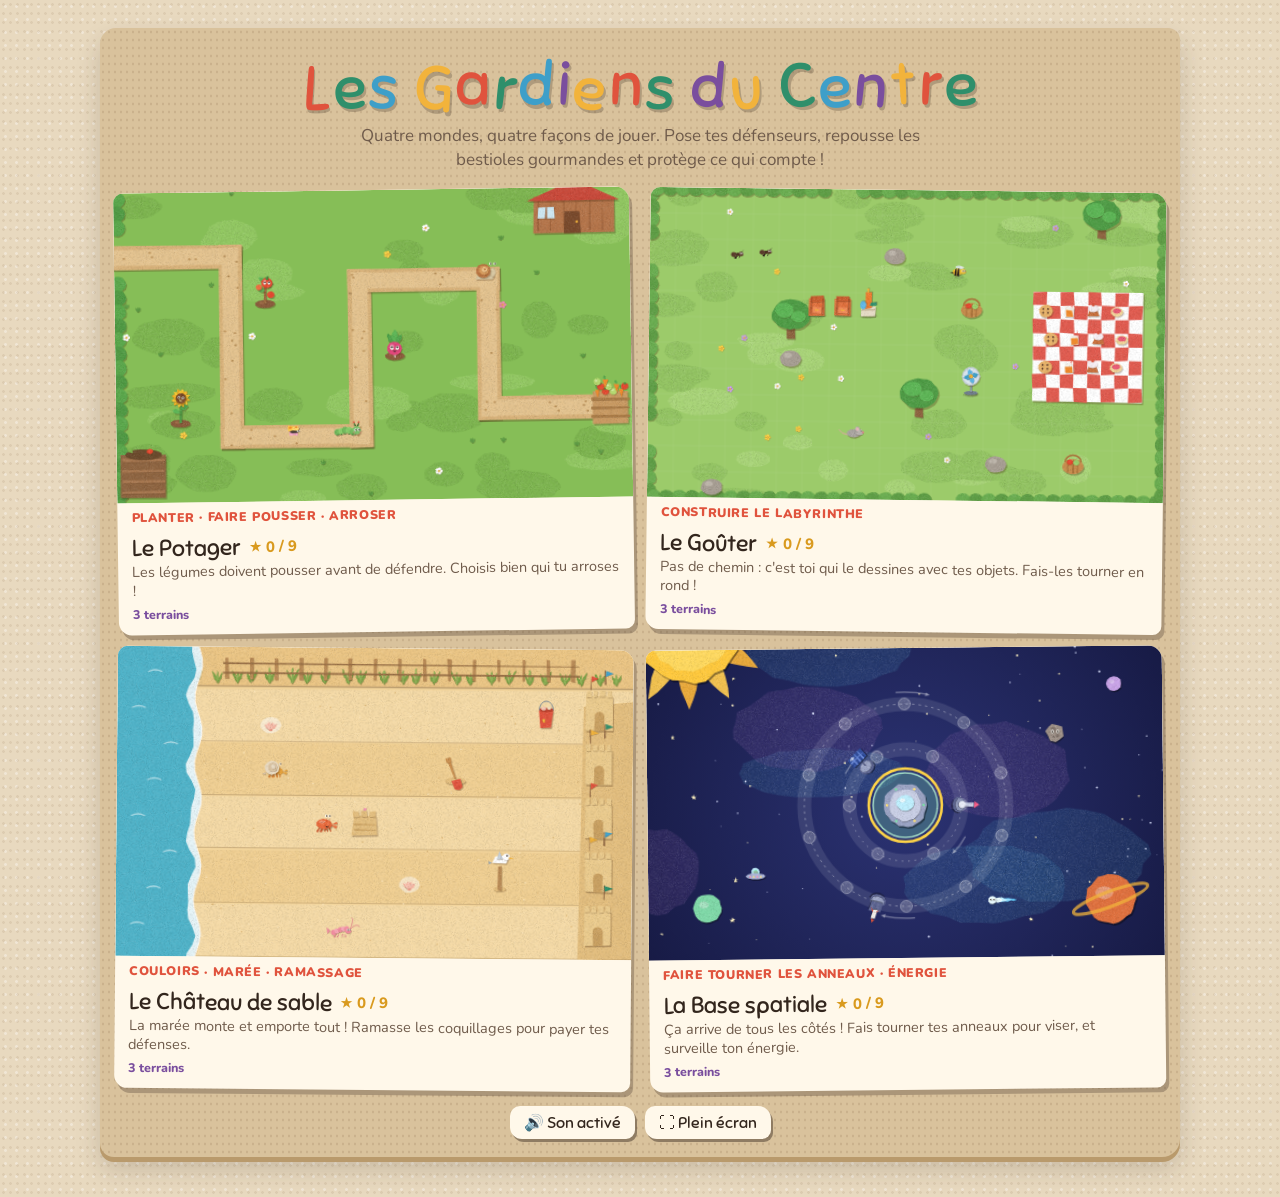
==== commit 48ea5ebe: "Fêtes : chapeaux posés sur la vraie tête, sol et décors de fête (neige à Noël…) Co-Authored-By: Clau" ====
--- a/les-gardiens-du-centre.html
+++ b/les-gardiens-du-centre.html
@@ -684,7 +684,11 @@
   for (let i = 0; i < 10; i++){ const r = i % 2 ? r2 : r1, a = rot + i * Math.PI / 5; p.push(x + Math.cos(a) * r, y + Math.sin(a) * r); }
   fo(p, coul, g, prof);
 }
+/* pour les chapeaux de fête : on retient où la bestiole a sa tête (le bord du chapeau, sa taille) */
+let guetteTete = false, teteVue = null;
+function marqueTete(x, y, k){ if (guetteTete && !teteVue) teteVue = { m:c.getTransform(), x, y, k }; }
 function yeux(x, y, ec, r, rx = 0, ry = 0, g = 0, cligne = false){
+  marqueTete(x, y - r * 1.5, (ec + r) / 5.2);
   for (const s of [-1, 1]){
     if (cligne){ bande(x + s*ec - r*.8, y, x + s*ec + r*.8, y, r * .35, "#2B211B", g, 0); continue; }
     ov(x + s*ec, y, r, r * 1.12, "#FFFDF6", g + s, .35);
@@ -1484,6 +1488,7 @@
   k.width = W * dpr; k.height = H * dpr;
   const x = k.getContext("2d"); x.scale(dpr, dpr);
   avec(x, () => M.fond(J));
+  habilleSol(x, k);
   return (fondCache = k);
 }
 
@@ -1654,8 +1659,11 @@
   if (s !== 1) c.scale(s, s);
   if (e.flash > 0){ const k = 1 + e.flash * 1.4; c.scale(k, 2 - k); }
   if (e.dir < 0 && !e.d.sansMiroir) c.scale(-1, 1);
-  if (FETE.chapeau){ c.save(); e.d.dessine(e, J.t); c.restore(); chapeauFete(e); }   /* certains dessins décalent le repère : le chapeau part du repère d'origine */
-  else e.d.dessine(e, J.t);
+  if (FETE.chapeau && !e.d.boss){
+    guetteTete = true; teteVue = null;
+    c.save(); e.d.dessine(e, J.t); c.restore();
+    guetteTete = false; chapeauFete(e);
+  } else e.d.dessine(e, J.t);
   c.restore();
   if (e.cache && !e.d.montreCache) return;
   if (e.bulleT > J.t){
@@ -2173,7 +2181,7 @@
     avec(x, () => {
       const faux = { t:0, tours:[], ennemis:[], vies:monde.vies, viesMax:monde.vies, mode:"petit", apercu:true, argent:0, vague:0, file:[], cadeaux:[], carte:0 };
       if (monde.charge) monde.charge(0);
-      monde.init(faux); monde.fond(faux);
+      monde.init(faux); monde.fond(faux); habilleSol(x, k);
       if (monde.dessineSol) monde.dessineSol(faux);
       for (const [type, px, py, ang] of (monde.apercu.tours || [])){
         const d = monde.tours[type];
@@ -2211,7 +2219,7 @@
   avec(x, () => {
     const faux = { t:0, tours:[], ennemis:[], vies:monde.vies, viesMax:monde.vies, mode:"petit", apercu:true, argent:0, vague:0, file:[], cadeaux:[], carte };
     if (monde.charge) monde.charge(carte);
-    monde.init(faux); monde.fond(faux);
+    monde.init(faux); monde.fond(faux); habilleSol(x, k);
     if (monde.dessineSol) monde.dessineSol(faux);
   });
   OMBRE = ancien;
@@ -2490,6 +2498,7 @@
   const id = nomFete(brut);
   idFete = id; FETE = FETES[id];
   RACINE.setAttribute("data-fete", id);
+  fondCache = null;                                   /* le plateau se repeint */
   const gu = $(".gdc-guirlande");
   if (gu){
     gu.hidden = !FETE.guirlande;
@@ -2645,10 +2654,17 @@
   for (const s of [-1, 1]) for (let k = 0; k < 3; k++) bande(46, y + 3 + k * 2, 46 + s * 8, y + k * 3, 1, "#2E2236", k, 0);
 }
 
-/* ── les chapeaux des bestioles (dessinés dans le repère de la bestiole) ── */
+/* ── les chapeaux des bestioles ──
+   Pendant son dessin, la bestiole dit où est sa tête : yeux() le fait tout seul, et celles qui
+   dessinent leurs yeux à la main appellent marqueTete(x, bordDuChapeau, taille). On reprend alors
+   exactement son repère (pas, saut, vol, miroir…). Pas de tête vue = pas de chapeau (les cailloux). */
 function chapeauFete(e){
-  if (!FETE.chapeau || e.cache || e.d.boss) return;          /* les boss gardent leur couronne */
-  const y = -(e.d.hautBarre || 30) + 8, k = borne((e.d.r || 12) / 13, .7, 1.5), g = e.g || 0;
+  if (!FETE.chapeau || e.cache || e.d.boss || !teteVue) return;   /* les boss gardent leur couronne */
+  c.save(); c.setTransform(teteVue.m); c.translate(teteVue.x, 0);
+  dessineChapeau(teteVue.y, borne(teteVue.k, .5, 1.5), e.g || 0);
+  c.restore();
+}
+function dessineChapeau(y, k, g){
   switch (FETE.chapeau){
     case "sorciere":
       ov(0, y, 12 * k, 3.4 * k, "#3B2A4A", g, .5);
@@ -2701,6 +2717,139 @@
     const pal = Array.isArray(quoi) ? quoi : ["#E0533D", "#3E9FC9", "#7A4E9E", "#2F8F6B"];
     paquet(0, 0, s, g, pal[g % pal.length]);
   }
+}
+
+/* ═════════════════════════════════════════════════════════════
+   LE SOL DE FÊTE
+   Le décor du plateau est dessiné une fois dans une image (fond()) : on la repeint pixel par
+   pixel selon la fête (l'herbe devient neige à Noël, roussit à Halloween…), puis on y sème
+   quelques petits décors, seulement là où il y avait de l'herbe.
+   ═════════════════════════════════════════════════════════════ */
+function enHsl(r, g, b){
+  r /= 255; g /= 255; b /= 255;
+  const mx = Math.max(r, g, b), mn = Math.min(r, g, b), l = (mx + mn) / 2, d = mx - mn;
+  if (!d) return [0, 0, l];
+  const s = l > .5 ? d / (2 - mx - mn) : d / (mx + mn);
+  const h = mx === r ? ((g - b) / d + (g < b ? 6 : 0)) : mx === g ? (b - r) / d + 2 : (r - g) / d + 4;
+  return [h * 60, s, l];
+}
+function enRgb(h, s, l){
+  h = ((h % 360) + 360) % 360 / 360; s = borne(s, 0, 1); l = borne(l, 0, 1);
+  if (!s){ const v = Math.round(l * 255); return [v, v, v]; }
+  const q = l < .5 ? l * (1 + s) : l + s - l * s, p = 2 * l - q;
+  const f = (t) => { t = (t + 1) % 1; return t < 1/6 ? p + (q - p) * 6 * t : t < 1/2 ? q : t < 2/3 ? p + (q - p) * (2/3 - t) * 6 : p; };
+  return [Math.round(f(h + 1/3) * 255), Math.round(f(h) * 255), Math.round(f(h - 1/3) * 255)];
+}
+const estHerbe = (h, s, l) => h >= 60 && h <= 170 && s > .15 && l > .12 && l < .85;
+const SOLS = {
+  noel(h, s, l){
+    if (estHerbe(h, s, l)) return l < .26 ? [h, s * .6, l] : [205, .4, borne(.88 + (l - .5) * .6, .74, .97)];
+    if (h >= 22 && h <= 52 && s > .25 && l > .5) return [h, s * .55, l + (1 - l) * .35];      /* sable et chemins givrés */
+    if (h >= 180 && h <= 215 && s > .3 && l > .35) return [h + 6, s * .7, l + (1 - l) * .3];  /* l'eau se glace un peu */
+    return null;
+  },
+  halloween(h, s, l){ return estHerbe(h, s, l) ? [36 + (h - 93) * .3, Math.min(.62, s * 1.05), l * .8] : null; },   /* l'herbe d'automne, dorée */
+  paques(h, s, l){ return estHerbe(h, s, l) ? [h + 4, s * 1.12, Math.min(.9, l * 1.06)] : null; },
+  ete(h, s, l){ return estHerbe(h, s, l) ? [h - 15, s * .95, Math.min(.9, l * 1.05)] : null; },
+};
+
+/* les petits décors posés sur l'herbe */
+function sapin(x, y, g){
+  bx(x - 2, y - 2, 4, 7, "#7A5232", g, .4);
+  for (let i = 0; i < 3; i++){
+    const yy = y - 4 - i * 7, l = 11 - i * 3;
+    fo([x - l, yy, x + l, yy, x, yy - 11], "#2F6B4F", g + i, .7);
+    fo([x - l * .55, yy - 4, x + l * .55, yy - 4, x, yy - 10], "#FFFFFF", g + i + 5, 0);
+  }
+  etoile5(x, y - 26, 3.4, 1.5, "#F2B33B", g, 0);
+}
+function bonhomme(x, y, g){
+  ov(x, y - 6, 8.5, 7.5, "#FFFFFF", g, .8); ov(x, y - 17, 6, 5.5, "#FFFFFF", g + 1, .6);
+  bande(x - 6, y - 12, x + 6, y - 12, 2.6, "#C8323A", g, 0); bande(x + 4, y - 12, x + 6, y - 6, 2.4, "#C8323A", g + 1, 0);
+  fo([x, y - 17, x + 7, y - 16, x, y - 15.4], "#F28B2C", g, 0);
+  ov(x - 2.2, y - 19, .9, .9, "#2B211B", 0, 0); ov(x + 1.6, y - 19.4, .9, .9, "#2B211B", 0, 0);
+  bx(x - 4.5, y - 24.5, 9, 2, "#2B211B", g, 0); bx(x - 3, y - 30, 6, 6, "#2B211B", g + 1, 0);
+}
+function citrouilleSol(x, y, g, s = 7){
+  ov(x, y, s * 1.1, s * .85, "#F28B2C", g, .8); ov(x, y, s * .38, s * .85, "#E07A1F", g + 1, 0);
+  bx(x - 1.2, y - s - 2, 2.4, 3.5, "#5E7A2E", g, 0);
+  if (g % 2){ fo([x - 4, y - 1, x - 1, y - 1, x - 2.5, y - 3.5], "#3B2A1A", g, 0); fo([x + 1, y - 1, x + 4, y - 1, x + 2.5, y - 3.5], "#3B2A1A", g, 0); fo([x - 3.5, y + 2, x + 3.5, y + 2, x, y + 3.8], "#3B2A1A", g, 0); }
+}
+function oeufSol(x, y, g){
+  const coul = ["#F7B8D2", "#BFE0F7", "#FCE28A", "#D9C3F0"][g % 4];
+  ov(x, y, 5, 6.5, coul, g, .6); bande(x - 4.8, y, x + 4.8, y, 2, "#FFFFFF", g, 0);
+  ov(x - 2, y - 3, .9, .9, "#FFFFFF", 0, 0); ov(x + 2, y + 3, .9, .9, "#FFFFFF", 0, 0);
+}
+function fleurSol(x, y, g, coul){
+  for (let k = 0; k < 5; k++) ov(x + Math.cos(k * 1.26) * 3.6, y + Math.sin(k * 1.26) * 3.6, 2.8, 2.8, coul, g + k, .3);
+  ov(x, y, 2, 2, "#F2B33B", 0, 0);
+}
+function tulipe(x, y, g){
+  bande(x, y, x, y - 10, 1.6, "#4F9A43", g, 0); feuille(x, y - 1, 8, 3.5, -2.2, "#5AA84B", g, 0);
+  fo([x - 4, y - 10, x - 4, y - 16, x - 1.5, y - 13.5, x, y - 17, x + 1.5, y - 13.5, x + 4, y - 16, x + 4, y - 10], ["#E883B8", "#F2B33B", "#E0533D", "#B28AD8"][g % 4], g, .4);
+}
+const DECORS_FETE = {
+  noel:{ n:10, dessine(x, y, i){ (i % 3 === 2 ? bonhomme : sapin)(x, y, i); } },
+  halloween:{ n:11, dessine(x, y, i){
+    if (i % 3 === 2){ for (let k = 0; k < 5; k++) feuille(x + (hache(i + k) - .5) * 22, y + (hache(i + k + 9) - .5) * 12, 9, 5, hache(k + i) * 6, ["#E07A1F", "#C8452E", "#B8862E"][k % 3], i + k, .3); }
+    else { citrouilleSol(x, y, i, 7 + (i % 2) * 2); if (i % 4 === 0) citrouilleSol(x + 12, y + 4, i + 1, 5); }
+  } },
+  paques:{ n:16, dessine(x, y, i){
+    if (i % 2) oeufSol(x, y, i);
+    else if (i % 4 === 0){ tulipe(x - 4, y, i); tulipe(x + 5, y + 2, i + 1); }
+    else fleurSol(x, y, i, ["#FFFFFF", "#F7B8D2", "#FCE28A"][i % 3]);
+  } },
+  carnaval:{ n:14, dessine(x, y, i){
+    const pal = FETES.carnaval.titre;
+    for (let k = 0; k < 9; k++){ c.save(); c.translate(x + (hache(i * 9 + k) - .5) * 30, y + (hache(i * 9 + k + 50) - .5) * 18); c.rotate(hache(k + i) * 6); bx(-2.5, -1.5, 5, 3, pal[(i + k) % pal.length], i + k, 0); c.restore(); }
+    if (i % 3 === 0){ c.beginPath(); for (let k = 0; k <= 20; k++){ const a = k * .6, rr = 2 + k * .5; const px = x + Math.cos(a) * rr, py = y + Math.sin(a) * rr * .6; k ? c.lineTo(px, py) : c.moveTo(px, py); } c.strokeStyle = pal[i % pal.length]; c.lineWidth = 2; c.stroke(); }
+  } },
+  ete:{ n:12, dessine(x, y, i){
+    if (i === 3){ ov(x, y, 8, 8, "#FFFFFF", i, .8); fo([x - 8, y, x - 2, y - 7.5, x + 2, y - 7.5, x + 1, y + 7.9, x - 2, y + 7.6], "#E0533D", i, 0); fo([x + 3, y - 7, x + 8, y - 1, x + 7, y + 4, x + 3, y + 7], "#3E9FC9", i + 1, 0); }
+    else fleurSol(x, y, i, i % 3 ? "#FFFFFF" : "#F7D046");
+  } },
+};
+
+function habilleSol(x, k){
+  const regle = SOLS[idFete], decor = DECORS_FETE[idFete];
+  if (!regle && !decor) return;
+  const w = k.width, h = k.height;
+  let img;
+  try { img = x.getImageData(0, 0, w, h); } catch(e){ return; }
+  const d = img.data, avant = decor ? new Uint8ClampedArray(d) : null;
+  if (regle){
+    const memo = new Map();
+    for (let i = 0; i < d.length; i += 4){
+      const cle = d[i] << 16 | d[i + 1] << 8 | d[i + 2];
+      let v = memo.get(cle);
+      if (v === undefined){
+        const n = regle(...enHsl(d[i], d[i + 1], d[i + 2]));
+        if (n){ const [r, g, b] = enRgb(...n); v = r << 16 | g << 8 | b; } else v = -1;
+        memo.set(cle, v);
+      }
+      if (v >= 0){ d[i] = v >> 16 & 255; d[i + 1] = v >> 8 & 255; d[i + 2] = v & 255; }
+    }
+    x.putImageData(img, 0, 0);
+  }
+  if (!decor) return;
+  const sc = w / W;
+  const herbeEn = (gx, gy) => {
+    const px = Math.round(gx * sc), py = Math.round(gy * sc);
+    if (px < 0 || py < 0 || px >= w || py >= h) return false;
+    const i = (py * w + px) * 4;
+    return estHerbe(...enHsl(avant[i], avant[i + 1], avant[i + 2]));
+  };
+  const autour = [[0, 0], [-18, 4], [18, 4], [0, -26], [-12, -14], [12, -14], [0, 10], [-20, -10], [20, -10]];
+  const poses = [];
+  avec(x, () => {
+    for (let i = 0; i < 400 && poses.length < decor.n; i++){
+      const gx = 28 + hache(i * 5.37 + 11) * (W - 56), gy = 34 + hache(i * 2.91 + 7) * (H - 60);
+      if (poses.some(([a, b]) => dist(a, b, gx, gy) < 90)) continue;
+      if (!autour.every(([a, b]) => herbeEn(gx + a, gy + b))) continue;
+      decor.dessine(gx, gy, poses.length);
+      poses.push([gx, gy]);
+    }
+  });
 }
 
 
@@ -2958,7 +3107,7 @@
       ov(16 + et, -12, 5.5, 8, "#D9C9A3", e.g + 1, .6);
       bande(14 + et, -18, 12 + et, -27, 1.8, "#BBA77E", 0, 0); bande(18 + et, -18, 20 + et, -27, 1.8, "#BBA77E", 0, 0);
       ov(12 + et, -28, 2.6, 2.6, "#FFFDF6", 1, 0); ov(20 + et, -28, 2.6, 2.6, "#FFFDF6", 2, 0);
-      ov(12.6 + et, -28, 1.4, 1.4, "#2B211B", 0, 0); ov(20.6 + et, -28, 1.4, 1.4, "#2B211B", 0, 0);
+      ov(12.6 + et, -28, 1.4, 1.4, "#2B211B", 0, 0); ov(20.6 + et, -28, 1.4, 1.4, "#2B211B", 0, 0); marqueTete(16 + et, -31, .9);
       ov(-3, -15, 14, 13, "#B9733F", e.g + 3);
       ov(-2, -16, 9.5, 9, "#D79A5B", e.g + 4, .5);
       ov(-1, -17, 5, 5, "#F0C48A", e.g + 5, .4);
@@ -3016,7 +3165,7 @@
       ov(-4, -15, 6, 4, "rgba(255,255,255,.15)", 0, 0);
       ov(13, -10, 5, 4, "#F2A1B0", e.g + 1, .4);
       for (const s of [-1, 1]) fo([4, -2, 12, 0 + s, 8, 4], "#F2C9B0", e.g + 2 + s, .3);
-      bx(1, -17, 12, 5, "#2B211B", e.g + 3, 0);
+      bx(1, -17, 12, 5, "#2B211B", e.g + 3, 0); marqueTete(6, -21, 1.1);
       sourire(8, -6, 2.4);
     }
   },
@@ -3908,7 +4057,7 @@
       ov(10, -9 - b, 7, 6, "#6E6A67", e.g + 1, 0);
       ov(6, -15 - b, 4.5, 5, "#6E6A67", e.g + 2, 0);
       bx(6, -13 - b, 11, 4, "#2B211B", e.g + 3, 0);
-      ov(11, -11 - b, 1.3, 1.3, "#FFFFFF", 0, 0); ov(14.5, -11 - b, 1.3, 1.3, "#FFFFFF", 0, 0);
+      ov(11, -11 - b, 1.3, 1.3, "#FFFFFF", 0, 0); ov(14.5, -11 - b, 1.3, 1.3, "#FFFFFF", 0, 0); marqueTete(11, -15 - b, .8);
       bande(-10, -8 - b, -16, -4 - b, 1.5, "#2B211B", 0, 0);
       if (e.cache) c.globalAlpha = 1;
     }
@@ -4417,7 +4566,7 @@
       pinces(e.anim, 12, -8, 1, "#E86A3C", e.pince);
       bande(4, -16, 4, -24, 1.6, "#C9522A", 0, 0); bande(9, -16, 10, -24, 1.6, "#C9522A", 0, 0);
       ov(4, -25, 2.6, 2.6, "#FFFDF6", 1, 0); ov(10, -25, 2.6, 2.6, "#FFFDF6", 2, 0);
-      ov(4.8, -25, 1.3, 1.3, "#2B211B", 0, 0); ov(10.8, -25, 1.3, 1.3, "#2B211B", 0, 0);
+      ov(4.8, -25, 1.3, 1.3, "#2B211B", 0, 0); ov(10.8, -25, 1.3, 1.3, "#2B211B", 0, 0); marqueTete(7, -28, .9);
       if (!e.content) sourire(6, -6, 3); else sourire(6, -8, 3.5);
     }
   },
@@ -4428,7 +4577,7 @@
       ov(8, -8, 7, 6, "#E8A33C", e.g, .6);
       pinces(e.anim, 13, -6, .8, "#E8A33C", e.pince);
       bande(9, -12, 10, -20, 1.4, "#D27A2C", 0, 0);
-      ov(10, -21, 2.2, 2.2, "#FFFDF6", 1, 0); ov(10.6, -21, 1.1, 1.1, "#2B211B", 0, 0);
+      ov(10, -21, 2.2, 2.2, "#FFFDF6", 1, 0); ov(10.6, -21, 1.1, 1.1, "#2B211B", 0, 0); marqueTete(10, -23.5, .65);
       if (e.coquille > 0 || e.coquille === undefined){
         ov(-5, -14, 14, 13, "#EADBC2", e.g + 1, 1.1);
         ov(-4, -15, 9, 8.5, "#D9C2A0", e.g + 2, .4);
@@ -4481,7 +4630,7 @@
       ov(12, -6, 6.5, 6, "#E9EEF2", e.g + 2, .5);
       fo([17, -6, 26, -5, 24, -2, 17, -3], "#F2B33B", e.g + 3, 0);
       ov(24, -3.5, 1.2, 1.2, "#E0533D", 0, 0);
-      ov(13.5, -8, 1.6, 1.6, "#2B211B", 0, 0);
+      ov(13.5, -8, 1.6, 1.6, "#2B211B", 0, 0); marqueTete(12, -11.5, .8);
       bande(10, -11, 16, -10, 1.2, "#2B211B", 0, 0);
       fo([-6, -2, 6, -2, 2 + a * 4, 12 + a * 8, -8, 10 + a * 8], "#B7C2CA", e.g + 4, .5);
     }
@@ -5183,7 +5332,7 @@
       bande(-6, 6, -8 - b, 16, 4, "#7A84B0", 1, .4); bande(6, 6, 8 + b, 16, 4, "#7A84B0", 2, .4);
       bx(-14, -16, 28, 24, "#C9CFE6", e.g, 1.2);
       bx(-10, -12, 20, 10, "#2D3570", e.g + 1, 0);
-      ov(-4, -7, 2.5, 2.5, "#7BE0A8", 0, 0); ov(4, -7, 2.5, 2.5, "#7BE0A8", 0, 0);
+      ov(-4, -7, 2.5, 2.5, "#7BE0A8", 0, 0); ov(4, -7, 2.5, 2.5, "#7BE0A8", 0, 0); marqueTete(0, -16, 1.3);
       bande(0, -16, 0, -24, 1.5, "#7A84B0", 0, 0); ov(0, -25, 2.5, 2.5, "#FF5E8A", 0, 0);
       bx(-10, 1, 20, 4, "#9AA3C4", e.g + 2, 0);
     }
@@ -5386,7 +5535,7 @@
     dessine(e, tm){
       bx(-11, -16, 22, 20, "#C9CFE6", e.g, 1);
       bx(-7, -12, 14, 8, "#2D3570", e.g + 1, 0);
-      ov(-3, -8, 1.8, 1.8, "#7BE0A8", 0, 0); ov(3, -8, 1.8, 1.8, "#7BE0A8", 0, 0);
+      ov(-3, -8, 1.8, 1.8, "#7BE0A8", 0, 0); ov(3, -8, 1.8, 1.8, "#7BE0A8", 0, 0); marqueTete(0, -16, 1.1);
       bande(-3, 0, 3, 0, 2, "#E0533D", 0, 0); bande(0, -3, 0, 3, 2, "#E0533D", 0, 0);
       c.save(); c.translate(12, -6); c.rotate(e.anim * 4); bande(-5, 0, 5, 0, 2, "#7A84B0", 0, 0); bande(0, -5, 0, 5, 2, "#7A84B0", 0, 0); c.restore();
     }
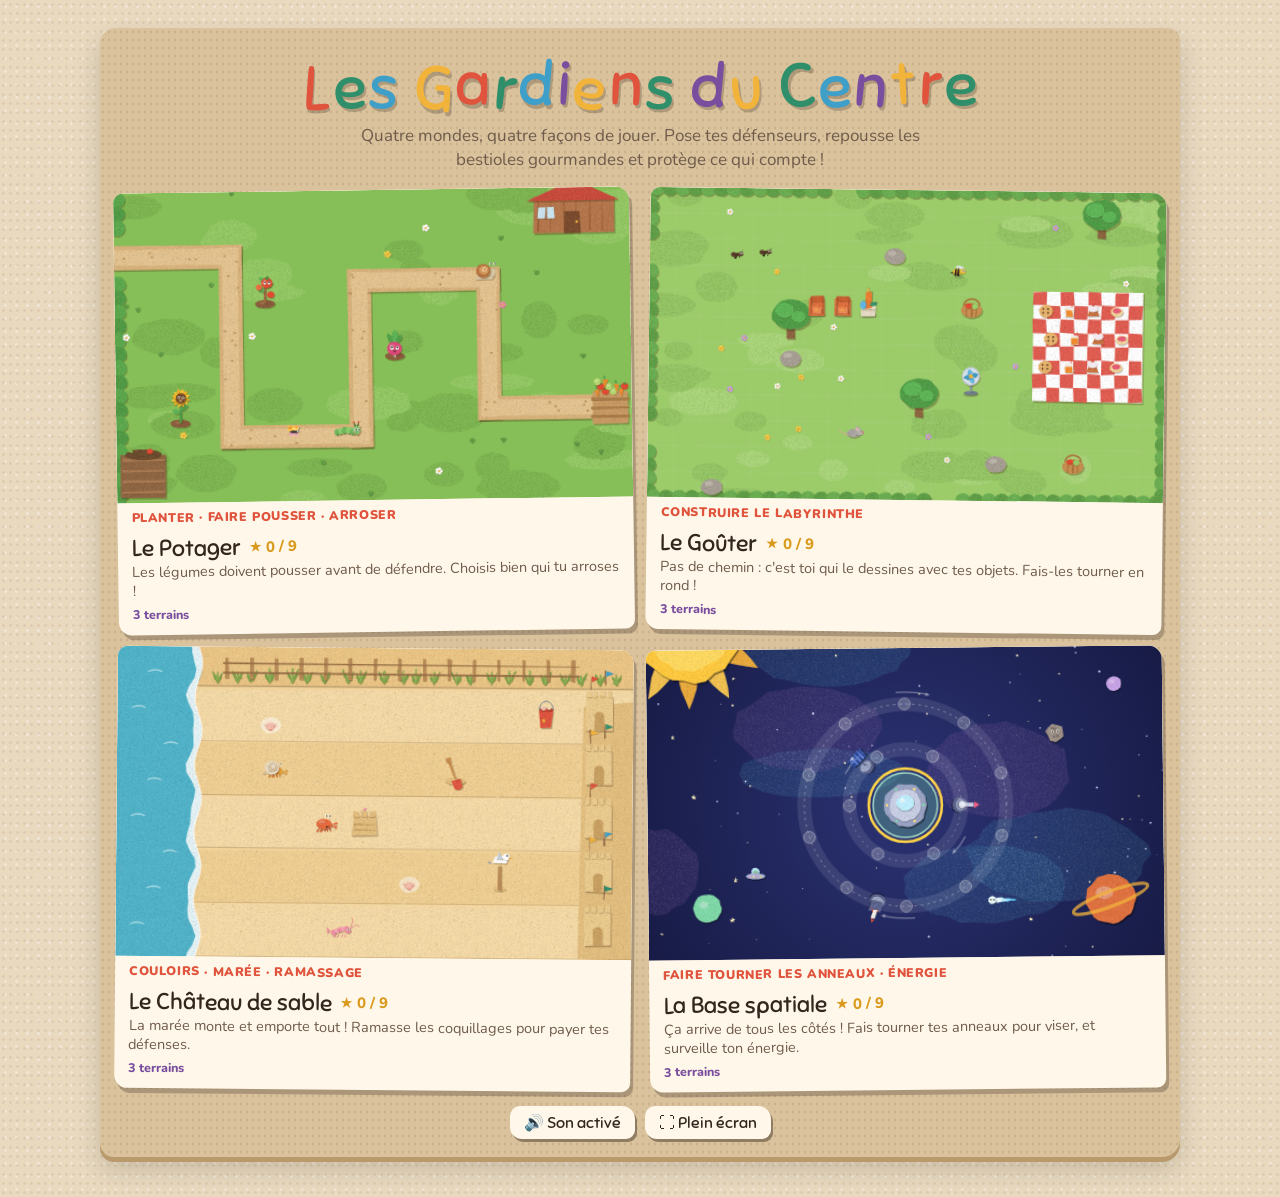
==== commit c35a5bf3: "Fêtes : la plage et l'espace s'habillent aussi (sol, décors, passages animés) Co-Authored-By: Claude" ====
--- a/les-gardiens-du-centre.html
+++ b/les-gardiens-du-centre.html
@@ -1488,7 +1488,7 @@
   k.width = W * dpr; k.height = H * dpr;
   const x = k.getContext("2d"); x.scale(dpr, dpr);
   avec(x, () => M.fond(J));
-  habilleSol(x, k);
+  habilleSol(x, k, M);
   return (fondCache = k);
 }
 
@@ -2181,7 +2181,7 @@
     avec(x, () => {
       const faux = { t:0, tours:[], ennemis:[], vies:monde.vies, viesMax:monde.vies, mode:"petit", apercu:true, argent:0, vague:0, file:[], cadeaux:[], carte:0 };
       if (monde.charge) monde.charge(0);
-      monde.init(faux); monde.fond(faux); habilleSol(x, k);
+      monde.init(faux); monde.fond(faux); habilleSol(x, k, monde);
       if (monde.dessineSol) monde.dessineSol(faux);
       for (const [type, px, py, ang] of (monde.apercu.tours || [])){
         const d = monde.tours[type];
@@ -2219,7 +2219,7 @@
   avec(x, () => {
     const faux = { t:0, tours:[], ennemis:[], vies:monde.vies, viesMax:monde.vies, mode:"petit", apercu:true, argent:0, vague:0, file:[], cadeaux:[], carte };
     if (monde.charge) monde.charge(carte);
-    monde.init(faux); monde.fond(faux); habilleSol(x, k);
+    monde.init(faux); monde.fond(faux); habilleSol(x, k, monde);
     if (monde.dessineSol) monde.dessineSol(faux);
   });
   OMBRE = ancien;
@@ -2575,6 +2575,7 @@
 const bougeMoins = () => { try { return matchMedia("(prefers-reduced-motion: reduce)").matches; } catch(e){ return false; } };
 function dessineFete(){
   if (!FETE.chute && !FETE.voile) return;
+  if (M && M.id === "espace") passageEspace();
   const t = J.t, calme = bougeMoins();
   if (FETE.voile){ c.fillStyle = FETE.voile; c.fillRect(0, 0, W, H); }
   const tombe = (n, vMin, vMax, f) => {
@@ -2741,16 +2742,42 @@
   return [Math.round(f(h + 1/3) * 255), Math.round(f(h) * 255), Math.round(f(h - 1/3) * 255)];
 }
 const estHerbe = (h, s, l) => h >= 60 && h <= 170 && s > .15 && l > .12 && l < .85;
+const estSable = (h, s, l) => h >= 22 && h <= 55 && s > .25 && l > .5;
+const estNuit = (h, s, l) => h >= 200 && h <= 300 && l < .45;           /* le ciel de l'espace et ses nébuleuses */
+const estSoleil = (h, s, l) => h >= 30 && h <= 55 && s > .6 && l > .45;
+/* lieu : "herbe" (potager, goûter), "sable" (plage) ou "ciel" (espace) */
 const SOLS = {
-  noel(h, s, l){
+  noel(h, s, l, lieu){
     if (estHerbe(h, s, l)) return l < .26 ? [h, s * .6, l] : [205, .4, borne(.88 + (l - .5) * .6, .74, .97)];
-    if (h >= 22 && h <= 52 && s > .25 && l > .5) return [h, s * .55, l + (1 - l) * .35];      /* sable et chemins givrés */
+    if (lieu === "sable" && estSable(h, s, l)) return [h, s * .3, l + (1 - l) * .55];         /* la plage sous la neige */
+    if (lieu !== "ciel" && estSable(h, s, l)) return [h, s * .55, l + (1 - l) * .35];        /* chemins givrés (pas le soleil !) */
+    if (lieu === "ciel" && estNuit(h, s, l)) return [h - 10, s * .8, l * 1.12];               /* une nuit d'hiver, plus bleue */
     if (h >= 180 && h <= 215 && s > .3 && l > .35) return [h + 6, s * .7, l + (1 - l) * .3];  /* l'eau se glace un peu */
     return null;
   },
-  halloween(h, s, l){ return estHerbe(h, s, l) ? [36 + (h - 93) * .3, Math.min(.62, s * 1.05), l * .8] : null; },   /* l'herbe d'automne, dorée */
-  paques(h, s, l){ return estHerbe(h, s, l) ? [h + 4, s * 1.12, Math.min(.9, l * 1.06)] : null; },
-  ete(h, s, l){ return estHerbe(h, s, l) ? [h - 15, s * .95, Math.min(.9, l * 1.05)] : null; },
+  halloween(h, s, l, lieu){
+    if (estHerbe(h, s, l)) return [36 + (h - 93) * .3, Math.min(.62, s * 1.05), l * .8];     /* l'herbe d'automne, dorée */
+    if (lieu === "sable" && estSable(h, s, l)) return [h - 6, s * .7, l * .8];                /* sable du soir */
+    if (lieu === "ciel" && estNuit(h, s, l)) return [h + 42, s * 1.1, l * .95];               /* nuit violette */
+    if (lieu === "ciel" && estSoleil(h, s, l)) return [h - 18, Math.min(1, s * 1.1), l * .95];/* soleil citrouille */
+    return null;
+  },
+  carnaval(h, s, l, lieu){
+    if (lieu === "ciel" && estNuit(h, s, l)) return [h + 55, s * 1.15, l * 1.05];             /* nuit de fête, prune */
+    return null;
+  },
+  paques(h, s, l, lieu){
+    if (estHerbe(h, s, l)) return [h + 4, s * 1.12, Math.min(.9, l * 1.06)];
+    if (lieu === "sable" && estSable(h, s, l)) return [h - 8, s * .95, Math.min(.92, l * 1.04)];
+    if (lieu === "ciel" && estNuit(h, s, l)) return [h + 22, s * .9, l * 1.25];               /* ciel pastel */
+    return null;
+  },
+  ete(h, s, l, lieu){
+    if (estHerbe(h, s, l)) return [h - 15, s * .95, Math.min(.9, l * 1.05)];
+    if (lieu === "sable" && estSable(h, s, l)) return [h + 3, Math.min(1, s * 1.15), Math.min(.92, l * 1.03)];
+    if (lieu === "ciel" && estNuit(h, s, l)) return [h - 28, s, l * 1.1];                     /* nuit d'été, bleu-vert */
+    return null;
+  },
 };
 
 /* les petits décors posés sur l'herbe */
@@ -2810,8 +2837,101 @@
   } },
 };
 
-function habilleSol(x, k){
-  const regle = SOLS[idFete], decor = DECORS_FETE[idFete];
+/* ── les décors de la plage (sur le sable) et de l'espace (dans le ciel, loin des anneaux) ── */
+function pingouin(x, y, g){
+  ov(x, y - 8, 7, 9.5, "#2B2B3A", g, .8); ov(x, y - 6.5, 4.6, 7, "#FFFFFF", g + 1, 0);
+  ov(x, y - 17, 5, 4.6, "#2B2B3A", g + 2, .4);
+  ov(x - 1.8, y - 17.5, 1.3, 1.3, "#FFFFFF", 0, 0); ov(x + 1.8, y - 17.5, 1.3, 1.3, "#FFFFFF", 0, 0);
+  ov(x - 1.6, y - 17.4, .6, .6, "#2B211B", 0, 0); ov(x + 2, y - 17.4, .6, .6, "#2B211B", 0, 0);
+  fo([x - 1.6, y - 15.6, x + 1.6, y - 15.6, x, y - 13.4], "#F2B33B", g, 0);
+  ov(x - 3, y + 1, 2.6, 1.3, "#F2B33B", g, 0); ov(x + 3, y + 1, 2.6, 1.3, "#F2B33B", g + 1, 0);
+  bande(x - 5, y - 11, x + 5, y - 11, 2.2, "#C8323A", g, 0);
+}
+function fantome(x, y, g){
+  fo([x - 8, y, x - 8, y - 12, x - 5, y - 19, x, y - 21, x + 5, y - 19, x + 8, y - 12, x + 8, y, x + 5, y - 3, x + 2.5, y, x, y - 3, x - 2.5, y, x - 5, y - 3], "#FBF8F2", g, .8);
+  ov(x - 2.8, y - 13, 1.6, 2.2, "#2B211B", 0, 0); ov(x + 2.8, y - 13, 1.6, 2.2, "#2B211B", 0, 0);
+  ov(x, y - 8.5, 1.6, 1.9, "#2B211B", 0, 0);
+}
+function poussin(x, y, g){
+  ov(x, y - 6, 7, 6.5, "#FCE28A", g, .7); ov(x + 3, y - 13, 4.6, 4.4, "#FCE28A", g + 1, .4);
+  ov(x + 4.2, y - 13.8, .9, .9, "#2B211B", 0, 0);
+  fo([x + 7, y - 13.5, x + 10, y - 12.5, x + 7, y - 11.5], "#F28B2C", g, 0);
+  feuille(x - 3, y - 7, 6, 3.5, 2.6, "#F7D046", g, 0);
+  fo([x - 7, y - 4, x - 3, y - 7, x + 1, y - 4, x + 5, y - 7, x + 7, y - 4, x + 7, y, x - 7, y], "#FBF6EA", g + 2, .4);   /* la coquille */
+}
+function serviette(x, y, g){
+  c.save(); c.translate(x, y); c.rotate((hache(g) - .5) * .5);
+  bx(-14, -8, 28, 16, ["#3E9FC9", "#E883B8", "#F2B33B"][g % 3], g, .6);
+  for (let i = 0; i < 3; i++) bande(-14, -4 + i * 4, 14, -4 + i * 4, 1.6, "#FFFFFF", g + i, 0);
+  c.restore();
+}
+function parasol(x, y, g){
+  ov(x + 4, y + 2, 16, 5, "rgba(0,0,0,.12)", 0, 0);
+  bande(x, y, x, y - 22, 1.8, "#8E6440", g, 0);
+  const coul = ["#E0533D", "#3E9FC9", "#F2B33B"][g % 3];
+  fo([x - 17, y - 20, x - 8, y - 29, x, y - 31, x + 8, y - 29, x + 17, y - 20], coul, g, .7);
+  fo([x - 6, y - 21, x - 3, y - 30, x + 3, y - 30, x + 6, y - 21], "#FFFFFF", g + 1, 0);
+}
+function etoileMer(x, y, g){ etoile5(x, y, 7, 3, "#F28D6B", g, .6, -Math.PI / 2 + hache(g)); ov(x, y, 1.4, 1.4, "#FCE28A", 0, 0); }
+function ballon(x, y, g, r = 7){
+  ov(x, y, r, r, "#FFFFFF", g, .7);
+  fo([x - r, y, x - r * .3, y - r * .95, x + r * .15, y - r, x + r * .1, y + r * .98, x - r * .3, y + r * .95], "#E0533D", g, 0);
+  fo([x + r * .35, y - r * .9, x + r, y - r * .1, x + r * .9, y + r * .4, x + r * .35, y + r * .9], "#3E9FC9", g + 1, 0);
+}
+function boule(x, y, g){
+  bande(x, y - 18, x, y - 9, 1, "rgba(255,255,255,.55)", g, 0);
+  bx(x - 2, y - 10, 4, 3, "#D9A520", g, 0);
+  ov(x, y - 2, 7, 7, ["#C8323A", "#3E9FC9", "#F2B33B", "#2F8F6B"][g % 4], g, .6);
+  ov(x - 2.4, y - 4.4, 2, 1.6, "rgba(255,255,255,.6)", 0, 0);
+  bande(x - 6.5, y - 1, x + 6.5, y - 1, 1.4, "rgba(255,255,255,.7)", g, 0);
+}
+function sucreOrge(x, y, g){
+  c.save(); c.translate(x, y); c.rotate((hache(g) - .5) * 1.2);
+  c.beginPath(); c.moveTo(0, 10); c.lineTo(0, -6); c.arc(-4, -6, 4, 0, Math.PI, true);
+  c.lineWidth = 3.6; c.lineCap = "round"; c.strokeStyle = "#FFFFFF"; c.stroke();
+  c.setLineDash([2.5, 3]); c.strokeStyle = "#C8323A"; c.stroke(); c.setLineDash([]);
+  c.restore();
+}
+function lune(x, y, g){
+  ov(x, y, 30, 30, "#F4EDD2", g, 1.2);
+  ov(x - 9, y - 6, 6, 5, "#E2D9B8", g + 1, 0); ov(x + 8, y + 9, 8, 6, "#E2D9B8", g + 2, 0); ov(x + 11, y - 11, 3.5, 3, "#E2D9B8", g + 3, 0);
+  chauveSouris(x - 4, y + 4, 1.4, g, 1);
+}
+function masque(x, y, g){
+  const coul = ["#E0338C", "#7A4E9E", "#3E9FC9", "#F2B33B"][g % 4];
+  fo([x - 13, y - 4, x - 6, y - 7, x, y - 4, x + 6, y - 7, x + 13, y - 4, x + 11, y + 3, x + 5, y + 5, x, y + 2, x - 5, y + 5, x - 11, y + 3], coul, g, .7);
+  ov(x - 5.5, y - 1, 3, 2, "#1E1838", 0, 0); ov(x + 5.5, y - 1, 3, 2, "#1E1838", 0, 0);
+  feuille(x + 11, y - 5, 12, 4, -1.1, "#F2B33B", g, 0); feuille(x + 10, y - 5, 10, 3.5, -.7, "#FFFFFF", g + 1, 0);
+}
+function glace(x, y, g){
+  fo([x - 5, y - 6, x + 5, y - 6, x, y + 9], "#E2B06A", g, .6);
+  bande(x - 3, y - 3, x + 2, y + 4, .8, "#C48A45", g, 0);
+  ov(x, y - 9, 6, 5.5, ["#F7B8D2", "#FCE28A", "#BFE3A0"][g % 3], g, .5);
+  ov(x + 1.5, y - 14, 4.5, 4, ["#FFFFFF", "#E0533D", "#BFE0F7"][g % 3], g + 1, .3);
+}
+function bouee(x, y, g){
+  ov(x, y, 10, 10, "#FFFFFF", g, .7);
+  for (let k = 0; k < 4; k++){ c.beginPath(); c.arc(x, y, 7.8, k * Math.PI / 2, k * Math.PI / 2 + .8); c.lineWidth = 4.4; c.strokeStyle = "#E0533D"; c.stroke(); }
+  ov(x, y, 5.2, 5.2, "rgba(30,24,56,.9)", 0, 0);
+}
+const DECORS_SABLE = {
+  noel:{ n:9, dessine(x, y, i){ [sapin, bonhomme, pingouin][i % 3](x, y, i); } },
+  halloween:{ n:10, dessine(x, y, i){ if (i % 3 === 1) fantome(x, y, i); else { citrouilleSol(x, y, i, 7 + (i % 2) * 2); if (i % 2) citrouilleSol(x + 13, y + 3, i + 1, 5); } } },
+  paques:{ n:12, dessine(x, y, i){ if (i % 3 === 0) poussin(x, y, i); else { oeufSol(x, y, i); if (i % 2) oeufSol(x + 11, y + 3, i + 1); } } },
+  carnaval:DECORS_FETE.carnaval,
+  ete:{ n:10, dessine(x, y, i){ [serviette, parasol, etoileMer, ballon, etoileMer][i % 5](x, y, i); } },
+};
+const DECORS_CIEL = {
+  noel:{ n:10, dessine(x, y, i){ if (i % 3 === 2) sucreOrge(x, y, i); else if (i % 4 === 1) paquet(x, y, 7, i, ["#C8323A", "#2F8F6B"][i % 2]); else boule(x, y, i); } },
+  halloween:{ n:9, dessine(x, y, i){ if (i === 0) lune(x, y, i); else if (i % 2) fantome(x, y, i); else citrouilleSol(x, y, i, 8); } },
+  paques:{ n:10, dessine(x, y, i){ c.save(); c.translate(x, y); c.rotate((hache(i) - .5) * 1.4); c.scale(1.4, 1.4); oeufSol(0, 0, i); c.restore(); } },
+  carnaval:{ n:10, dessine(x, y, i){ if (i % 2) masque(x, y, i); else DECORS_FETE.carnaval.dessine(x, y, i); } },
+  ete:{ n:10, dessine(x, y, i){ [glace, bouee, ballon][i % 3](x, y, i); } },
+};
+
+function habilleSol(x, k, monde){
+  const lieu = monde && monde.id === "espace" ? "ciel" : monde && monde.id === "plage" ? "sable" : "herbe";
+  const regle = SOLS[idFete], decor = (lieu === "ciel" ? DECORS_CIEL : lieu === "sable" ? DECORS_SABLE : DECORS_FETE)[idFete];
   if (!regle && !decor) return;
   const w = k.width, h = k.height;
   let img;
@@ -2823,7 +2943,7 @@
       const cle = d[i] << 16 | d[i + 1] << 8 | d[i + 2];
       let v = memo.get(cle);
       if (v === undefined){
-        const n = regle(...enHsl(d[i], d[i + 1], d[i + 2]));
+        const n = regle(...enHsl(d[i], d[i + 1], d[i + 2]), lieu);
         if (n){ const [r, g, b] = enRgb(...n); v = r << 16 | g << 8 | b; } else v = -1;
         memo.set(cle, v);
       }
@@ -2833,23 +2953,117 @@
   }
   if (!decor) return;
   const sc = w / W;
-  const herbeEn = (gx, gy) => {
+  /* où a-t-on le droit de poser un décor ? */
+  const geo = lieu === "ciel" && monde.geo ? monde.geo() : null;
+  const libre = lieu === "herbe" ? estHerbe : lieu === "sable" ? estSable : (h2, s2, l2) => l2 < .42;
+  const zone = lieu === "sable" ? (gx, gy) => gx > 230 && gx < 830 && gy > 96
+             : geo ? (gx, gy) => { const r = dist(gx, gy, geo.CX, geo.CY); return r > 90 && geo.anneaux.every(A => Math.abs(r - A.r) > 36); }
+             : () => true;
+  const okEn = (gx, gy) => {
     const px = Math.round(gx * sc), py = Math.round(gy * sc);
     if (px < 0 || py < 0 || px >= w || py >= h) return false;
     const i = (py * w + px) * 4;
-    return estHerbe(...enHsl(avant[i], avant[i + 1], avant[i + 2]));
+    return libre(...enHsl(avant[i], avant[i + 1], avant[i + 2]));
   };
   const autour = [[0, 0], [-18, 4], [18, 4], [0, -26], [-12, -14], [12, -14], [0, 10], [-20, -10], [20, -10]];
   const poses = [];
   avec(x, () => {
-    for (let i = 0; i < 400 && poses.length < decor.n; i++){
+    for (let i = 0; i < 500 && poses.length < decor.n; i++){
       const gx = 28 + hache(i * 5.37 + 11) * (W - 56), gy = 34 + hache(i * 2.91 + 7) * (H - 60);
       if (poses.some(([a, b]) => dist(a, b, gx, gy) < 90)) continue;
-      if (!autour.every(([a, b]) => herbeEn(gx + a, gy + b))) continue;
+      if (!zone(gx, gy) || !autour.every(([a, b]) => okEn(gx + a, gy + b))) continue;
       decor.dessine(gx, gy, poses.length);
       poses.push([gx, gy]);
     }
   });
+}
+
+/* ── dans l'espace, quelqu'un passe dans le ciel de temps en temps ── */
+function passageEspace(){
+  const t = J.t;
+  if (idFete === "carnaval"){ feuxArtifice(t); return; }
+  const periode = 26, duree = 9, p = (t + 6) % periode;
+  if (p > duree) return;
+  const tour = Math.floor((t + 6) / periode), sens = tour % 2 ? -1 : 1;
+  const x = sens > 0 ? -120 + p / duree * (W + 240) : W + 120 - p / duree * (W + 240);
+  const y = 70 + hache(tour * 3.3) * 110 + Math.sin(t * 1.8) * 10;
+  c.save(); c.translate(x, y); if (sens < 0) c.scale(-1, 1);
+  if (idFete === "noel") traineau(t);
+  else if (idFete === "halloween") sorciere(t);
+  else if (idFete === "paques") oeufFusee(t);
+  else if (idFete === "ete") banderole(t, sens);
+  c.restore();
+}
+function traineau(t){
+  for (let i = 0; i < 6; i++){ const k = Math.sin(t * 7 + i * 1.3); if (k > .2) etoile5(-40 - i * 12, 6 + Math.sin(i * 2.1) * 6, 3.4 * k, 1.4 * k, "#FFF3C4", i, 0); }
+  for (let r = 0; r < 3; r++){
+    const rx = 40 + r * 24, saut = Math.sin(t * 9 + r) * 2.5;
+    c.beginPath(); c.moveTo(14, 0); c.lineTo(rx - 6, saut - 2); c.strokeStyle = "#C9A35A"; c.lineWidth = 1.2; c.stroke();
+    ov(rx, saut, 8, 4.5, "#8E5A2E", r, .5);
+    for (const s of [-1, 1]) bande(rx + s * 4, saut + 2, rx + s * 5 + Math.sin(t * 12 + r + s) * 2, saut + 8, 1.6, "#6F4426", r, 0);
+    ov(rx + 8, saut - 5, 3.6, 3, "#8E5A2E", r + 1, .3);
+    bande(rx + 7, saut - 7, rx + 5, saut - 13, 1.2, "#5E3A1E", r, 0); bande(rx + 9, saut - 7, rx + 11, saut - 13, 1.2, "#5E3A1E", r, 0);
+    if (r === 2) ov(rx + 11.5, saut - 5, 1.6, 1.6, "#E0533D", 0, 0);
+  }
+  fo([-22, -4, 14, -4, 18, -12, 14, 4, -20, 4, -26, -2], "#C8323A", 1, .8);
+  bande(-24, 7, 18, 7, 1.8, "#D9A520", 1, 0); bande(-24, 7, -28, 2, 1.8, "#D9A520", 2, 0);
+  paquet(-14, -10, 5, 3, "#2F8F6B"); paquet(-4, -12, 4, 4, "#3E9FC9");
+  ov(6, -10, 6, 6.5, "#C8323A", 5, .4); ov(7, -17, 4, 3.8, "#F2C9B0", 6, 0);
+  ov(7.5, -14.5, 3.6, 2.6, "#FFFFFF", 7, 0);
+  fo([3, -19, 11, -19, 6, -26], "#C8323A", 8, 0); ov(6, -26, 1.6, 1.6, "#FFFFFF", 0, 0);
+}
+function sorciere(t){
+  for (let i = 0; i < 5; i++){ const k = Math.sin(t * 6 + i * 1.7); if (k > .3) etoile5(-34 - i * 11, 4 + Math.sin(i * 1.9) * 5, 3 * k, 1.3 * k, "#F2B33B", i, 0); }
+  bande(-22, 4, 26, -2, 2.2, "#8E6440", 1, .4);
+  fo([-22, 4, -36, -3, -38, 4, -36, 11], "#C9A35A", 2, .3);
+  fo([-4, 2, 6, 1, 4, -14, -6, -10], "#3B2A4A", 3, .5);
+  fo([-6, -10, -14, -2 + Math.sin(t * 8) * 2, -18, 4 + Math.sin(t * 8) * 3, -4, 0], "#2E2236", 4, 0);
+  ov(4, -17, 4.6, 4.4, "#9CC97A", 5, .3);
+  ov(5.5, -17.5, .8, .8, "#2B211B", 0, 0);
+  ov(-1, -20, 9, 2.4, "#2E2236", 6, 0); fo([-5, -20, 5, -20, 2, -31, -4, -28], "#2E2236", 7, 0);
+  ov(14, -4, 2.6, 2.6, "#7BE0A8", 0, 0);
+}
+function oeufFusee(t){
+  for (let i = 0; i < 4; i++) ov(-24 - i * 7 + Math.sin(t * 20 + i) * 1.5, 0, 6 - i, 4 - i * .6, ["#F2B33B", "#F28B2C", "#E0533D", "#FCE28A"][i], i, 0);
+  c.save(); c.rotate(Math.PI / 2);
+  ov(0, 0, 13, 17, "#F7B8D2", 1, .8);
+  bande(-12.6, -2, 12.6, -2, 3, "#FFFFFF", 1, 0); bande(-11, 6, 11, 6, 2.4, "#BFE0F7", 2, 0);
+  c.restore();
+  ov(6, -1, 5, 5, "#BFE0F7", 3, .3); ov(6, -1, 3.4, 3.4, "#FFFFFF", 4, 0);
+  feuille(4, -5, 8, 3, -1.9, "#FFFFFF", 5, 0); feuille(8, -5, 8, 3, -1.2, "#FFFFFF", 6, 0);
+}
+function banderole(t, sens){
+  c.beginPath(); c.moveTo(-14, 0);
+  for (let k = 1; k <= 8; k++) c.lineTo(-14 - k * 6, Math.sin(t * 5 + k) * 1.5);
+  c.strokeStyle = "rgba(255,255,255,.7)"; c.lineWidth = 1; c.stroke();
+  const bx0 = -170;
+  const pts = [];
+  for (let k = 0; k <= 10; k++) pts.push(bx0 + k * 11.5, -9 + Math.sin(t * 5 + k * .7) * 2.2);
+  for (let k = 10; k >= 0; k--) pts.push(bx0 + k * 11.5, 9 + Math.sin(t * 5 + k * .7) * 2.2);
+  papier(pts, "#FCE28A", .6);
+  c.save(); c.translate(bx0 + 57, 0); if (sens < 0) c.scale(-1, 1); texteP("Vive l'été !", 0, 0, 13, "#E0533D", "center", null); c.restore();
+  ov(0, 4, 18, 6, "#7BE0A8", 1, .8); ov(0, -1, 9, 7, "#BFE0F7", 2, .3);
+  ov(0, -2, 4.5, 4.4, "#7BE0A8", 3, 0);
+  bx(-4.6, -4, 9.2, 2.4, "#2B211B", 4, 0);
+  for (let k = -1; k <= 1; k++) ov(k * 9, 5, 1.8, 1.8, ["#F2B33B", "#E0533D", "#3E9FC9"][k + 1], 0, 0);
+}
+function feuxArtifice(t){
+  for (let i = 0; i < 4; i++){
+    const per = 2.8, q = (t + i * .73) / per, n = Math.floor(q), p = q - n;
+    const x = 80 + hache(n * 7.1 + i) * (W - 160), y = 60 + hache(n * 3.7 + i * 2) * 200;
+    const coul = FETES.carnaval.titre[(n + i) % FETES.carnaval.titre.length];
+    if (p < .28){
+      const k = p / .28; ov(x, H + 10 - (H + 10 - y) * k, 2.2, 3.6, "#FFF3C4", i, 0);
+      continue;
+    }
+    const k = (p - .28) / .72, r = 10 + k * 46;
+    c.globalAlpha = Math.max(0, 1 - k * 1.1);
+    for (let a = 0; a < 14; a++){
+      const ang = a / 14 * TAU + n;
+      bande(x + Math.cos(ang) * r * .55, y + Math.sin(ang) * r * .55 + k * 8, x + Math.cos(ang) * r, y + Math.sin(ang) * r + k * 12, 2.2, coul, a, 0);
+    }
+    c.globalAlpha = 1;
+  }
 }
 
 
